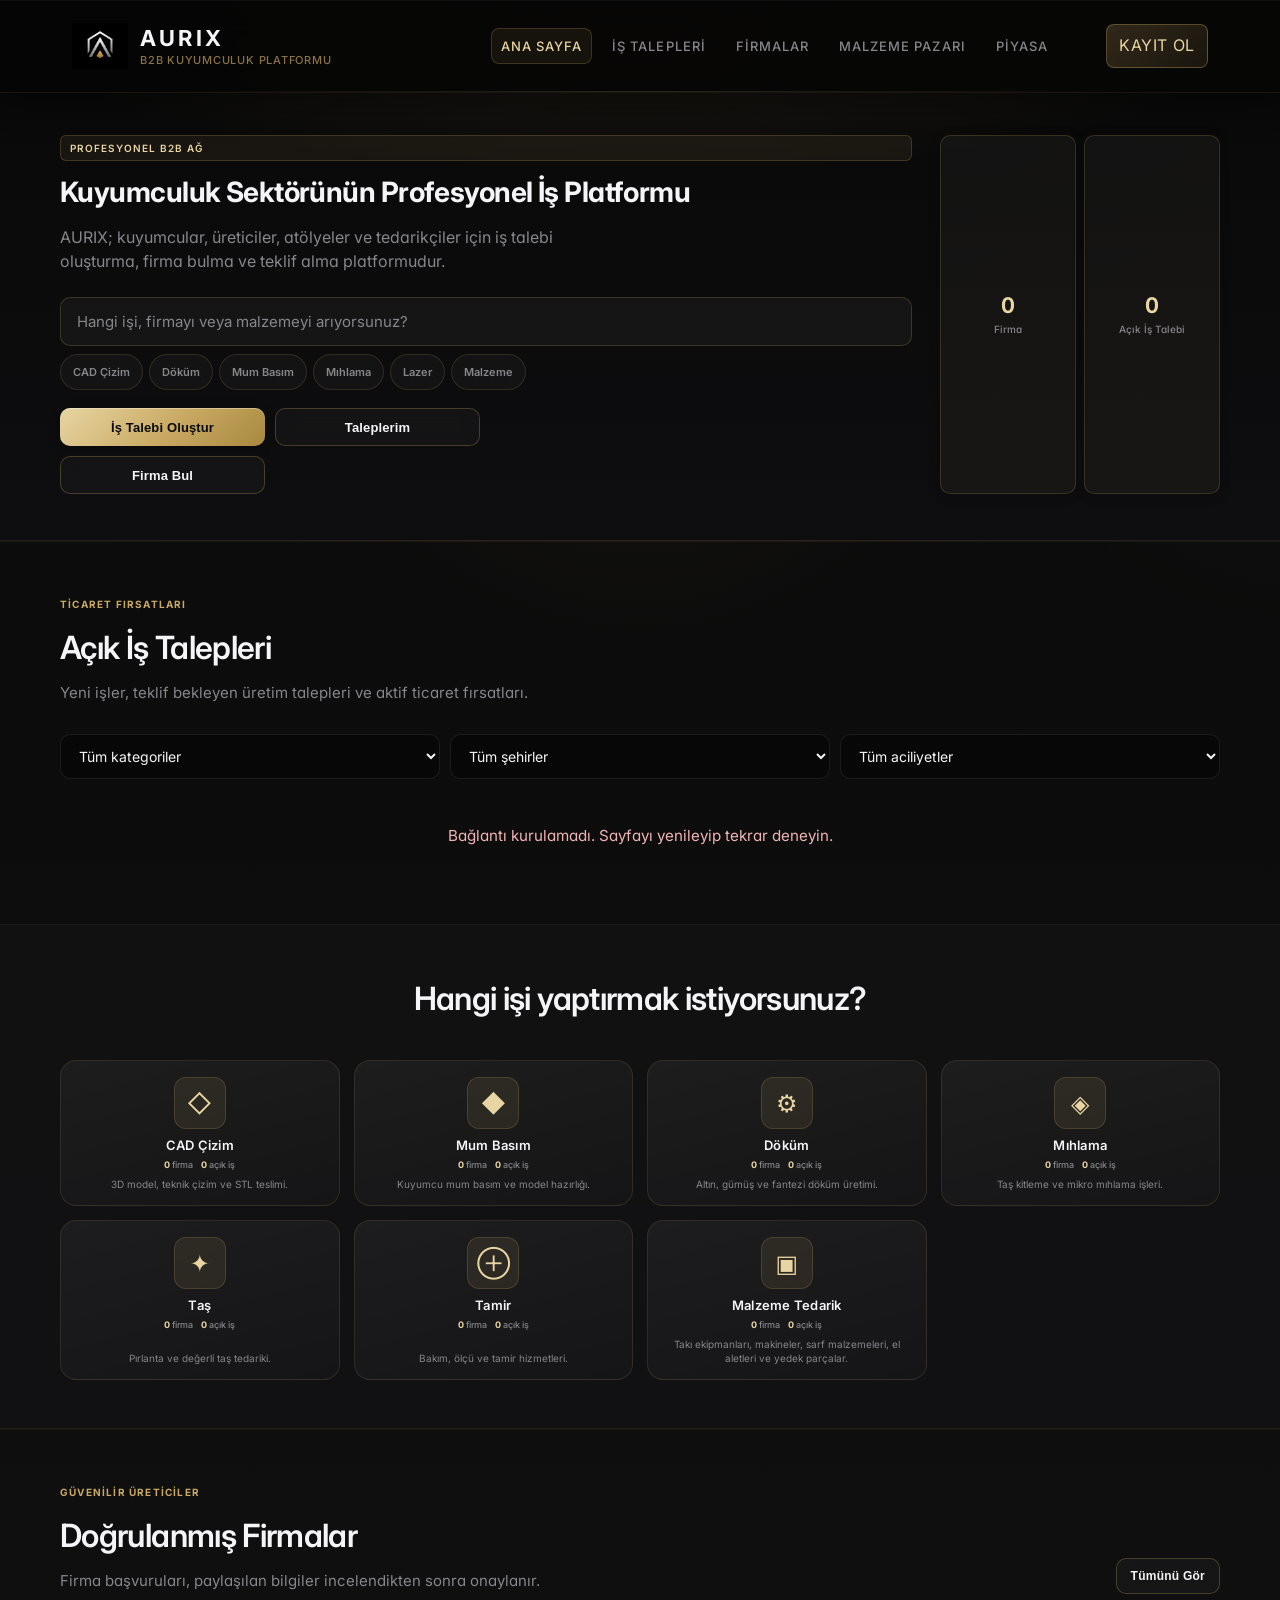
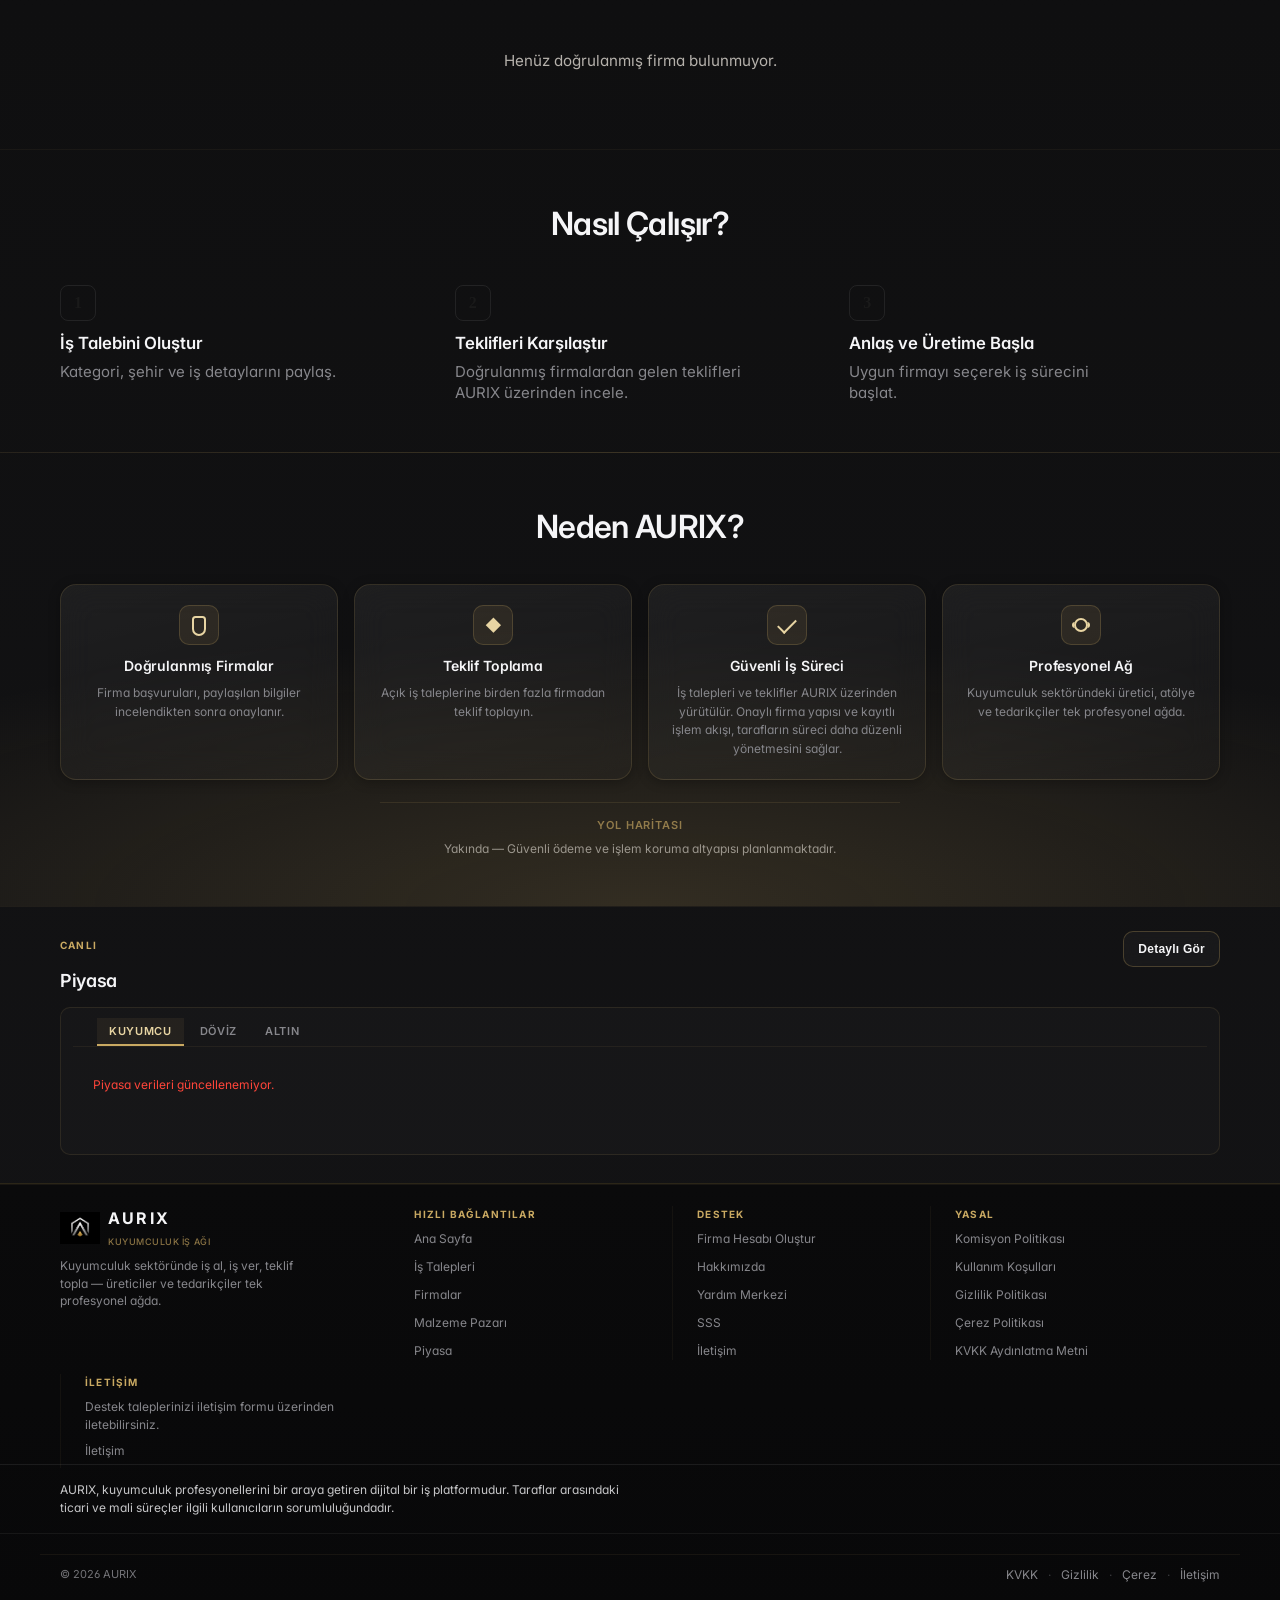
==== index.html @ 66b55d1c "Chat modal: gorsel flicker fix, thumbnail boyutu ve input bar temizligi - Imzali URL onbellegi eklen" ====
<!DOCTYPE html>
<html lang="tr">
<head>
    <meta charset="UTF-8">
    <meta name="viewport" content="width=device-width, initial-scale=1.0">
    <meta name="description" content="AURIX — Kuyumculuk sektöründe iş al, iş ver, teklif topla. Üreticiler, ustalar ve tedarikçiler tek profesyonel ağda.">
    <title>AURIX | Kuyumculuk İş Ağı</title>
    <link rel="canonical" href="https://aurixb2b.com/">

    <link rel="icon" type="image/png" href="assets/logo.png">
    <link rel="apple-touch-icon" href="assets/logo.png">
    <link rel="preload" href="assets/logo.png" as="image">

    <meta property="og:title" content="AURIX | Kuyumculuk İş Ağı">
    <meta property="og:description" content="Kuyumculuk sektöründe firmaları, iş taleplerini ve teklif süreçlerini bir araya getiren profesyonel B2B platform.">
    <meta property="og:image" content="https://aurixb2b.com/assets/og-image.png">
    <meta property="og:image:width" content="1200">
    <meta property="og:image:height" content="630">
    <meta property="og:type" content="website">
    <meta property="og:url" content="https://aurixb2b.com/">
    <meta property="og:locale" content="tr_TR">
    <meta property="og:site_name" content="AURIX">

    <meta name="twitter:card" content="summary_large_image">
    <meta name="twitter:title" content="AURIX | Kuyumculuk İş Ağı">
    <meta name="twitter:description" content="Kuyumculuk sektörünün profesyonel B2B iş platformu.">
    <meta name="twitter:image" content="https://aurixb2b.com/assets/og-image.png">

    <script type="application/ld+json">
    {
      "@context": "https://schema.org",
      "@type": "Organization",
      "name": "AURIX",
      "url": "https://aurixb2b.com/",
      "logo": "https://aurixb2b.com/assets/og-image.png"
    }
    </script>

    <link rel="preconnect" href="https://fonts.googleapis.com">
    <link rel="preconnect" href="https://fonts.gstatic.com" crossorigin>
    <link rel="preconnect" href="https://svsouqnhtlpcpdvqahmd.supabase.co" crossorigin>
    <link rel="dns-prefetch" href="https://cdn.jsdelivr.net">
    <link href="https://fonts.googleapis.com/css2?family=Inter:wght@400;500;600;700&display=swap" rel="stylesheet">
    <link rel="stylesheet" href="css/styles.css?v=35">
    <link rel="stylesheet" href="css/is-talebi.css?v=44">
    <link rel="stylesheet" href="css/admin.css?v=27">
</head>
<body>

    <!-- NAV -->
    <header class="nav" id="siteNav">
        <div class="nav__inner">
            <div class="nav__marka" data-nav="ana-sayfa" role="button" tabindex="0" aria-label="Ana sayfa — AURIX B2B Kuyumculuk Platformu">
                <img src="assets/logo.png" alt="" class="nav__logo" width="56" height="56" decoding="async" aria-hidden="true">
                <div class="nav__yazi">
                    <span class="nav__isim">AURIX</span>
                    <span class="nav__tagline">B2B Kuyumculuk Platformu</span>
                </div>
            </div>
            <nav class="nav__menu nav__menu--ticaret" id="navMenu" aria-label="Ana menü">
                <a href="#" class="nav__link nav__link--aktif" data-nav="ana-sayfa">Ana Sayfa</a>
                <a href="#" class="nav__link" data-scroll="acik-is-talepleri">İş Talepleri</a>
                <a href="#" class="nav__link" data-nav="firmalar">Firmalar</a>
                <a href="#" class="nav__link" data-nav="malzeme">Malzeme Pazarı</a>
                <a href="#" class="nav__link" data-nav="piyasa">Piyasa</a>
            </nav>
            <div class="nav__auth" id="navAuthAlani" aria-live="polite">
                <button type="button" class="nav__link nav__link--cta nav__cta-sm" id="navKayitOl" data-nav="kayit">Kayıt Ol</button>
            </div>
            <button type="button" class="nav__toggle" id="menuToggle" aria-label="Menüyü aç" aria-expanded="false" aria-controls="navMenu">
                <span class="nav__toggle-bar" aria-hidden="true"></span>
                <span class="nav__toggle-bar" aria-hidden="true"></span>
                <span class="nav__toggle-bar" aria-hidden="true"></span>
            </button>
        </div>
    </header>
    <div class="nav__backdrop" id="navBackdrop" hidden aria-hidden="true"></div>

    <div id="devAdminBanner" class="dev-admin-banner" hidden role="alert">
        <p class="dev-admin-banner__metin">Geçici admin (?devAdmin=1). Onay/red yalnızca sunucu tarafı admin fonksiyonu ile yapılır. Token oturuma yazılır; URL’ye eklenmez.</p>
    </div>

    <!-- ===================== ANA SAYFA ===================== -->
    <div class="sayfa sayfa--aktif" data-sayfa="ana-sayfa">

        <!-- 1. HERO -->
        <section class="hero hero--ticaret" aria-labelledby="heroBaslik">
            <div class="kapsayici hero--ticaret__wrap">
                <div class="hero--ticaret__icerik">
                    <span class="hero--ticaret__rozet">Profesyonel B2B Ağ</span>
                    <h1 id="heroBaslik" class="hero--ticaret__baslik">Kuyumculuk Sektörünün Profesyonel İş Platformu</h1>
                    <p class="hero--ticaret__metin">AURIX; kuyumcular, üreticiler, atölyeler ve tedarikçiler için iş talebi oluşturma, firma bulma ve teklif alma platformudur.</p>
                    <div class="hero--ticaret__arama-blok">
                        <label class="hero-sr-only" for="heroArama">Hangi işi, firmayı veya malzemeyi arıyorsunuz?</label>
                        <input type="search" class="hero--ticaret__arama-input" id="heroArama" placeholder="Hangi işi, firmayı veya malzemeyi arıyorsunuz?" autocomplete="off">
                        <div class="hero--ticaret__hizli-chips" role="group" aria-label="Hızlı kategori seçimi">
                            <button type="button" class="hero-hizli-chip" data-hero-kat="cizimci">CAD Çizim</button>
                            <button type="button" class="hero-hizli-chip" data-hero-kat="dokumcu">Döküm</button>
                            <button type="button" class="hero-hizli-chip" data-hero-kat="mumcu">Mum Basım</button>
                            <button type="button" class="hero-hizli-chip" data-hero-kat="mihlamaci">Mıhlama</button>
                            <button type="button" class="hero-hizli-chip" data-hero-kat="lazer">Lazer</button>
                            <button type="button" class="hero-hizli-chip" data-hero-nav="malzeme">Malzeme</button>
                        </div>
                    </div>
                    <div class="hero--ticaret__aksiyon hero--ticaret__aksiyon--ikili">
                        <button type="button" class="btn btn--primary hero--ticaret__btn hero--ticaret__btn--zarif" id="isTalepAcBtn">İş Talebi Oluştur</button>
                        <button type="button" class="btn btn--ghost hero--ticaret__btn hero--ticaret__btn--zarif" id="isTaleplerimBtn">Taleplerim</button>
                        <button type="button" class="btn btn--ghost hero--ticaret__btn hero--ticaret__btn--zarif" data-nav="firmalar">Firma Bul</button>
                    </div>
                </div>
                <div class="hero--ticaret__istatistik" id="heroIstatistikler" role="list" aria-label="Platform istatistikleri"></div>
            </div>
        </section>

        <!-- 2. AÇIK İŞ TALEPLERİ -->
        <section class="bolum bolum--fuar bolum--is-talepleri" id="acik-is-talepleri">
            <div class="kapsayici">
                <div class="bolum__ust bolum__ust--fuar">
                    <div>
                        <span class="bolum-fuar-badge">Ticaret Fırsatları</span>
                        <h2 class="bolum__baslik">Açık İş Talepleri</h2>
                        <p class="bolum__alt bolum__alt--fuar">Yeni işler, teklif bekleyen üretim talepleri ve aktif ticaret fırsatları.</p>
                    </div>
                </div>
                <div class="it-filtreler" id="isTalebiFiltreler" hidden>
                    <label class="it-filtre">
                        <span class="sr-only">Kategori</span>
                        <select class="form-select" id="isTalepFiltreKategori" aria-label="Kategori filtresi">
                            <option value="">Tüm kategoriler</option>
                        </select>
                    </label>
                    <label class="it-filtre">
                        <span class="sr-only">Şehir</span>
                        <select class="form-select" id="isTalepFiltreSehir" aria-label="Şehir filtresi">
                            <option value="">Tüm şehirler</option>
                            <option value="Türkiye geneli">Fark etmez / Türkiye geneli</option>
                        </select>
                    </label>
                    <label class="it-filtre">
                        <span class="sr-only">Aciliyet</span>
                        <select class="form-select" id="isTalepFiltreAciliyet" aria-label="Aciliyet filtresi">
                            <option value="">Tüm aciliyetler</option>
                            <option value="standart">Standart</option>
                            <option value="oncelikli">Öncelikli</option>
                            <option value="acil">Acil</option>
                        </select>
                    </label>
                </div>
                <div class="is-talepleri-grid" id="isTalepleriGrid" aria-live="polite"></div>
            </div>
        </section>

        <!-- 3. KATEGORİLER -->
        <section class="bolum bolum--fuar bolum--kategori bolum--koyu" id="kategoriler">
            <div class="kapsayici">
                <div class="bolum__ust bolum__ust--fuar bolum__ust--merkez">
                    <div>
                        <h2 class="bolum__baslik bolum__baslik--merkez">Hangi işi yaptırmak istiyorsunuz?</h2>
                    </div>
                </div>
                <div class="esnaf-kategori-grid kategori-gruplar--fuar" id="kategoriGruplari"></div>
            </div>
        </section>

        <!-- 4. DOĞRULANMIŞ FİRMALAR -->
        <section class="bolum bolum--fuar bolum--vitrin bolum--ana-vitrin">
            <div class="kapsayici">
                <div class="bolum__ust bolum__ust--fuar">
                    <div>
                        <span class="bolum-fuar-badge">Güvenilir Üreticiler</span>
                        <h2 class="bolum__baslik">Doğrulanmış Firmalar</h2>
                        <p class="bolum__alt bolum__alt--fuar">Firma başvuruları, paylaşılan bilgiler incelendikten sonra onaylanır.</p>
                    </div>
                    <button type="button" class="btn btn--ghost btn--sm" data-nav="firmalar">Tümünü Gör</button>
                </div>
                <div class="firma-grid firma-grid--kompakt firma-grid--ana-vitrin" id="ureticilerGrid"></div>
            </div>
        </section>

        <!-- 4b. NASIL ÇALIŞIR? -->
        <section class="bolum bolum--fuar bolum--nasil-calisir" id="nasil-calisir" aria-labelledby="nasilCalisirBaslik">
            <div class="kapsayici">
                <div class="bolum__ust bolum__ust--fuar bolum__ust--merkez">
                    <div>
                        <h2 id="nasilCalisirBaslik" class="bolum__baslik bolum__baslik--merkez">Nasıl Çalışır?</h2>
                    </div>
                </div>
                <ol class="nasil-adimlar">
                    <li class="nasil-adim">
                        <span class="nasil-adim__no" aria-hidden="true">1</span>
                        <h3 class="nasil-adim__baslik">İş Talebini Oluştur</h3>
                        <p class="nasil-adim__metin">Kategori, şehir ve iş detaylarını paylaş.</p>
                    </li>
                    <li class="nasil-adim">
                        <span class="nasil-adim__no" aria-hidden="true">2</span>
                        <h3 class="nasil-adim__baslik">Teklifleri Karşılaştır</h3>
                        <p class="nasil-adim__metin">Doğrulanmış firmalardan gelen teklifleri AURIX üzerinden incele.</p>
                    </li>
                    <li class="nasil-adim">
                        <span class="nasil-adim__no" aria-hidden="true">3</span>
                        <h3 class="nasil-adim__baslik">Anlaş ve Üretime Başla</h3>
                        <p class="nasil-adim__metin">Uygun firmayı seçerek iş sürecini başlat.</p>
                    </li>
                </ol>
            </div>
        </section>

        <!-- 5. NEDEN AURIX? -->
        <section class="bolum bolum--fuar bolum--neden-aurix bolum--neden">
            <div class="kapsayici">
                <div class="bolum__ust bolum__ust--fuar bolum__ust--merkez">
                    <div>
                        <h2 class="bolum__baslik bolum__baslik--merkez">Neden AURIX?</h2>
                    </div>
                </div>
                <div class="neden-grid neden-grid--aurix neden-grid--reveal" id="nedenGrid"></div>
                <aside class="yol-haritasi" aria-label="Yol haritası">
                    <p class="yol-haritasi__baslik">Yol Haritası</p>
                    <p class="yol-haritasi-not" role="note">Yakında — Güvenli ödeme ve işlem koruma altyapısı planlanmaktadır.</p>
                </aside>
            </div>
        </section>

        <!-- 6. PİYASA — kompakt özet şerit -->
        <section class="bolum bolum--piyasa-serit" id="piyasa-serit">
            <div class="kapsayici piyasa-serit__kapsayici">
                <div class="piyasa-serit__ust">
                    <div class="piyasa-serit__baslik-grup">
                        <span class="bolum-fuar-badge">Canlı</span>
                        <h2 class="bolum__baslik bolum__baslik--serit">Piyasa</h2>
                    </div>
                    <button type="button" class="btn btn--ghost btn--sm" data-nav="piyasa">Detaylı Gör</button>
                </div>
                <div class="piyasa-wrap piyasa-wrap--serit">
                    <div class="piyasa-page-tabs piyasa-page-tabs--serit" role="tablist" aria-label="Piyasa sekmeleri">
                        <button type="button" class="piyasa-page-tab piyasa-page-tab--aktif" data-piyasa-tab="kuyumcu" role="tab" aria-selected="true">Kuyumcu</button>
                        <button type="button" class="piyasa-page-tab" data-piyasa-tab="doviz" role="tab" aria-selected="false">Döviz</button>
                        <button type="button" class="piyasa-page-tab" data-piyasa-tab="altin" role="tab" aria-selected="false">Altın</button>
                    </div>
                    <div class="piyasa-ticker piyasa-ticker--serit">
                        <div class="piyasa-ticker__track" id="piyasaBandiAna" aria-live="polite" aria-label="Piyasa fiyatları">
                            <div class="piyasa-yukleniyor">Piyasa verileri yükleniyor…</div>
                        </div>
                    </div>
                </div>
            </div>
        </section>

        <!-- Gizli — JS uyumluluğu -->
        <div class="sr-only-grids" aria-hidden="true" hidden>
            <div id="sponsorAlaniGrid"></div>
            <div class="sponsor-premium-grid" id="sponsorPremiumHidden"></div>
            <div id="tasarimGrid"></div>
            <div id="tasGrid"></div>
            <div id="uretimDestekGrid"></div>
            <div id="vitrinMagazaGrid"></div>
            <div id="makineGrid"></div>
        </div>
    </div>

    <!-- ===================== FIRMALAR / VITRIN ===================== -->
    <div class="sayfa" data-sayfa="firmalar">
        <section class="bolum bolum--firma-vitrin">
            <div class="kapsayici vitrin-kapsayici">
                <header class="vitrin-hero">
                    <span class="bolum-fuar-badge">B2B Firma Ağı</span>
                    <h2 class="bolum__baslik vitrin-hero__baslik">Firma Vitrini</h2>
                    <p class="bolum__alt vitrin-hero__alt">Onaylı atölye ve tedarikçileri keşfedin; profil inceleyin veya teklif gönderin.</p>
                </header>

                <div class="vitrin-filtre" role="search">
                    <div class="vitrin-filtre__arama">
                        <label class="vitrin-sr-only" for="aramaInput">Firma adı veya anahtar kelime</label>
                        <input type="search" class="filtre-input vitrin-filtre__input" id="aramaInput" placeholder="Firma adı, branş veya anahtar kelime..." autocomplete="off">
                    </div>
                    <button type="button" class="btn btn--ghost btn--sm vitrin-filtre-ac" id="vitrinFiltreAcBtn" aria-controls="vitrinFiltrePanel" aria-expanded="false">Filtrele</button>
                    <div class="vitrin-filtre__panel" id="vitrinFiltrePanel">
                        <div class="vitrin-filtre__panel-ust">
                            <span class="vitrin-filtre__panel-baslik">Filtreler</span>
                            <button type="button" class="modal__kapat vitrin-filtre-kapat" id="vitrinFiltreKapatBtn" aria-label="Filtreleri kapat">×</button>
                        </div>
                        <div class="vitrin-filtre__sehir-select">
                            <label class="filtre-grup__etiket" for="filtreSehir">Şehir</label>
                            <select class="filtre-select vitrin-filtre__select" id="filtreSehir" aria-label="Şehir filtresi">
                                <option value="">Tüm Şehirler</option>
                            </select>
                        </div>
                        <div class="vitrin-filtre__chip-gruplar">
                            <div class="vitrin-filtre__chip-blok vitrin-filtre__chip-blok--sehir">
                                <span class="filtre-grup__etiket">Şehir</span>
                                <div class="filtre-chips vitrin-filtre__chip-list vitrin-filtre__chip-list--sehir" id="filtreSehirChips"></div>
                            </div>
                            <div class="vitrin-filtre__chip-blok vitrin-filtre__chip-blok--kategori">
                                <span class="filtre-grup__etiket">Kategori</span>
                                <div class="filtre-chips vitrin-filtre__chip-list" id="filtreGrupChips"></div>
                            </div>
                        </div>
                        <div class="vitrin-filtre__panel-aksiyon">
                            <button type="button" class="btn btn--ghost btn--sm" id="vitrinFiltreTemizleBtn">Temizle</button>
                            <button type="button" class="btn btn--primary btn--sm" id="vitrinFiltreUygulaBtn">Uygula</button>
                        </div>
                    </div>
                    <div class="vitrin-filtre__backdrop" id="vitrinFiltreBackdrop" hidden aria-hidden="true"></div>
                </div>

                <div class="vitrin-sonuc-bar">
                    <span class="vitrin-sayac" id="vitrinSayac"></span>
                </div>

                <div class="firma-grid firma-grid--vitrin" id="vitrinGrid" aria-live="polite"></div>

                <div class="vitrin-alt-bar">
                    <div class="vitrin-siralama">
                        <label class="vitrin-siralama__etiket" for="vitrinSiralama">Sırala</label>
                        <select class="filtre-select vitrin-siralama__select" id="vitrinSiralama" aria-label="Sıralama">
                            <option value="yeni" selected>En Yeni</option>
                            <option value="onerilen">Önerilen</option>
                            <option value="ad">A → Z</option>
                        </select>
                    </div>
                    <nav class="vitrin-sayfalama" id="vitrinSayfalama" aria-label="Sayfalama"></nav>
                </div>

                <div class="vitrin-guven-bar" aria-label="Platform güven göstergeleri">
                    <div class="vitrin-guven-bar__oge">
                        <span class="vitrin-guven-bar__ikon" aria-hidden="true">✓</span>
                        <span class="vitrin-guven-bar__metin">Doğrulanmış Firmalar</span>
                    </div>
                    <div class="vitrin-guven-bar__oge">
                        <span class="vitrin-guven-bar__ikon" aria-hidden="true">◆</span>
                        <span class="vitrin-guven-bar__metin">Platform İçi Teklif</span>
                    </div>
                    <div class="vitrin-guven-bar__oge">
                        <span class="vitrin-guven-bar__ikon" aria-hidden="true">⚡</span>
                        <span class="vitrin-guven-bar__metin">Kayıtlı İş Akışı</span>
                    </div>
                </div>
            </div>
        </section>
    </div>

    <!-- ===================== MALZEME PAZARI ===================== -->
    <div class="sayfa" data-sayfa="malzeme">
        <section class="bolum bolum--malzeme">
            <div class="kapsayici malzeme-kapsayici">
                <header class="malzeme-hero">
                    <span class="bolum-fuar-badge">B2B Tedarik</span>
                    <h2 class="bolum__baslik malzeme-hero__baslik">Malzeme Pazarı</h2>
                    <p class="bolum__alt malzeme-hero__alt">Makine, ekipman, el aletleri, sarf malzemeleri ve yedek parçalar — doğrulanmış tedarikçilerden.</p>
                </header>
                <div class="malzeme-filtre" role="search">
                    <label class="vitrin-sr-only" for="malzemeArama">Malzeme ara</label>
                    <input type="search" class="filtre-input malzeme-filtre__input" id="malzemeArama" placeholder="Ürün, kategori veya tedarikçi ara..." autocomplete="off">
                    <div class="malzeme-filtre__chips" id="malzemeKategoriChips" role="group" aria-label="Malzeme kategorileri"></div>
                </div>
                <div class="malzeme-sonuc-bar">
                    <span class="malzeme-sayac" id="malzemeSayac"></span>
                </div>
                <div class="malzeme-grid" id="malzemeGrid"></div>
            </div>
        </section>
    </div>

    <!-- ===================== PİYASA ===================== -->
    <div class="sayfa" data-sayfa="piyasa">
        <section class="bolum bolum--piyasa-sayfa">
            <div class="kapsayici piyasa-sayfa__kapsayici">
                <header class="piyasa-sayfa__hero">
                    <span class="bolum-fuar-badge">Canlı</span>
                    <h2 class="bolum__baslik">Piyasa</h2>
                    <p class="bolum__alt bolum__alt--fuar">Kuyumcu, döviz ve altın fiyatları — bilgilendirme amaçlı gösterim.</p>
                </header>
                <div class="piyasa-wrap piyasa-wrap--sayfa" id="piyasaSection">
                    <div class="piyasa-page-tabs piyasa-page-tabs--sayfa" id="piyasaPageTabs" role="tablist" aria-label="Piyasa sekmeleri">
                        <button type="button" class="piyasa-page-tab piyasa-page-tab--aktif" data-piyasa-tab="kuyumcu" role="tab" aria-selected="true">Kuyumcu</button>
                        <button type="button" class="piyasa-page-tab" data-piyasa-tab="doviz" role="tab" aria-selected="false">Döviz</button>
                        <button type="button" class="piyasa-page-tab" data-piyasa-tab="altin" role="tab" aria-selected="false">Altın</button>
                    </div>
                    <div class="piyasa-ticker piyasa-ticker--sayfa">
                        <div class="piyasa-ticker__track" id="piyasaBandi" aria-live="polite" aria-label="Piyasa fiyatları">
                            <div class="piyasa-yukleniyor">Piyasa verileri yükleniyor…</div>
                        </div>
                    </div>
                </div>
                <div class="piyasa-terminal-wrap">
                    <div class="hero-terminal hero-terminal--sayfa" id="heroTerminal">
                        <div class="hero-terminal__header">
                            <div class="hero-terminal__title">
                                <span class="hero-terminal__logo">AURIX</span>
                                <span class="hero-terminal__subtitle">Piyasa Terminali</span>
                            </div>
                            <div class="hero-terminal__meta">
                                <span class="hero-terminal__canli"><span class="hero-terminal__dot"></span>CANLI</span>
                                <span class="hero-terminal__saat" id="heroTerminalSaat">--:--:--</span>
                            </div>
                        </div>
                        <div class="hero-terminal__toolbar" id="heroTerminalTabs" role="tablist" aria-label="Piyasa sekmeleri">
                            <button type="button" class="hero-terminal__tab hero-terminal__tab--aktif" data-piyasa-tab="kuyumcu" role="tab" aria-selected="true">Kuyumcu</button>
                            <button type="button" class="hero-terminal__tab" data-piyasa-tab="doviz" role="tab" aria-selected="false">Döviz</button>
                            <button type="button" class="hero-terminal__tab" data-piyasa-tab="altin" role="tab" aria-selected="false">Altın</button>
                        </div>
                        <div class="hero-terminal__thead">
                            <span>Enstrüman</span>
                            <span>Fiyat</span>
                            <span>Değişim</span>
                        </div>
                        <div class="hero-terminal__body" id="heroTerminalBody">
                            <div class="hero-terminal__yukleniyor">Piyasa verileri yükleniyor…</div>
                        </div>
                        <div class="hero-terminal__footer">
                            <span>AURIX Piyasa</span>
                            <span id="heroTerminalGuncelleme">—</span>
                        </div>
                    </div>
                </div>
            </div>
        </section>
    </div>

    <!-- ===================== KAYIT (üyelik modalına yönlendirilir) ===================== -->
    <div class="sayfa" data-sayfa="kayit" hidden aria-hidden="true"></div>

    <!-- ===================== KULLANICI PANELİ ===================== -->
    <div class="sayfa" data-sayfa="panel">
        <section class="bolum bolum--panel">
            <div class="kapsayici">
                <header class="panel-header">
                    <div class="panel-header__sol">
                        <h2 class="panel-header__baslik">Hesabım</h2>
                        <p class="panel-header__alt" id="panelUserGreeting">Hoş geldiniz</p>
                    </div>
                    <div class="panel-header__sag">
                        <button type="button" class="btn btn--ghost btn--sm" id="panelCikisBtn">Çıkış</button>
                    </div>
                </header>

                <div class="panel-beta-bar" role="note">
                    <p class="panel-beta-bar__metin">Canlı piyasayı takip edin, firmaları inceleyin veya iş talebi oluşturun.</p>
                </div>

                <div id="panelFirmaUyari" class="panel-firma-uyari" hidden>
                    <p class="panel-firma-uyari__metin">İsterseniz firma hesabı oluşturarak iş almaya başlayabilirsiniz.</p>
                    <button type="button" class="btn btn--gold btn--sm" id="panelFirmaOlusturBtn">Firma Hesabı Oluştur</button>
                </div>

                <nav class="panel-tabs" id="panelTabs" role="tablist" aria-label="Panel sekmeleri">
                    <button type="button" class="panel-tab panel-tab--aktif" data-panel-tab="dashboard" role="tab" aria-selected="true">Ana Sayfa</button>
                    <button type="button" class="panel-tab" data-panel-tab="islerim" role="tab" aria-selected="false">İş Taleplerim</button>
                    <button type="button" class="panel-tab" data-panel-tab="mesajlar" role="tab" aria-selected="false">Mesajlar</button>
                    <button type="button" class="panel-tab panel-tab--aksiyon" data-panel-tab="firma-olustur" role="tab" aria-selected="false">Firma Hesabı Oluştur</button>
                </nav>

                <div class="panel-icerik" id="panelIcerik">
                    <div class="panel-sekme panel-sekme--aktif" data-panel-icerik="dashboard" id="panelSekmeDashboard" role="tabpanel"></div>
                    <div class="panel-sekme" data-panel-icerik="islerim" id="panelSekmeIslerim" role="tabpanel" hidden></div>
                    <div class="panel-sekme" data-panel-icerik="gelen" id="panelSekmeGelen" role="tabpanel" hidden></div>
                    <div class="panel-sekme" data-panel-icerik="teklifler" id="panelSekmeTeklifler" role="tabpanel" hidden></div>
                    <div class="panel-sekme" data-panel-icerik="profil" id="panelSekmeProfil" role="tabpanel" hidden></div>
                    <div class="panel-sekme" data-panel-icerik="dogrulama" id="panelSekmeDogrulama" role="tabpanel" hidden></div>
                    <div class="panel-sekme" data-panel-icerik="mesajlar" id="panelSekmeMesajlar" role="tabpanel" hidden></div>
                    <div class="panel-sekme" data-panel-icerik="ayarlar" id="panelSekmeAyarlar" role="tabpanel" hidden></div>
                </div>
            </div>
        </section>
    </div>

    <!-- ===================== ADMIN (gizli rota: #admin / /admin — yalnızca role=admin) ===================== -->
    <div class="sayfa" data-sayfa="admin" data-admin-only="page" hidden aria-hidden="true">
        <section class="bolum bolum--admin bolum--panel">
            <div class="kapsayici" id="apRoot">
                <div class="ap-shell">
                    <aside class="ap-sidebar" id="apSidebar" aria-label="Admin menü">
                        <div class="ap-sidebar__marka">AURIX ADMIN</div>
                        <nav class="ap-nav">
                            <button type="button" class="ap-nav__item ap-nav__item--aktif" data-ap-bolum="genel">Genel Bakış</button>
                            <button type="button" class="ap-nav__item" data-ap-bolum="onaylar">Firma Onayları</button>
                            <button type="button" class="ap-nav__item" data-ap-bolum="dogrulama">Güven Doğrulama</button>
                            <button type="button" class="ap-nav__item" data-ap-bolum="firmalar">Firmalar</button>
                            <button type="button" class="ap-nav__item" data-ap-bolum="kullanicilar">Kullanıcılar</button>
                            <button type="button" class="ap-nav__item" data-ap-bolum="isler">İş Talepleri</button>
                            <button type="button" class="ap-nav__item" data-ap-bolum="teklifler">Teklifler</button>
                            <button type="button" class="ap-nav__item" data-ap-bolum="sikayetler">Şikâyetler</button>
                            <button type="button" class="ap-nav__item" data-ap-bolum="islemler">İşlem Kayıtları</button>
                            <button type="button" class="ap-nav__item" data-ap-bolum="sistem">Sistem Durumu</button>
                            <div class="ap-nav__ayrac" aria-hidden="true"></div>
                            <button type="button" class="ap-nav__item" data-ap-siteye-don="1">Siteye Dön</button>
                            <button type="button" class="ap-nav__item" data-ap-cikis="1">Çıkış Yap</button>
                        </nav>
                    </aside>
                    <div class="ap-main">
                        <header class="ap-ust">
                            <button type="button" class="ap-menu-toggle" id="apMenuToggle" aria-label="Menüyü aç">Menü</button>
                            <h1 class="ap-ust__baslik" id="apUstBaslik">Genel Bakış</h1>
                            <span class="ap-muted" id="apUstKullanici"></span>
                        </header>
                        <div class="ap-icerik" id="apIcerik" aria-live="polite"></div>
                    </div>
                </div>
            </div>
        </section>
    </div>

    <!-- ===================== İÇERİK SAYFALARI (footer) ===================== -->
    <div class="sayfa" data-sayfa="hakkimizda">
        <section class="bolum bolum--icerik">
            <div class="kapsayici icerik-sayfa">
                <p class="icerik-sayfa__rozet">Kurumsal</p>
                <h1 class="icerik-sayfa__baslik">Hakkımızda</h1>
                <p class="icerik-sayfa__ozet">AURIX, Türkiye’deki kuyumculuk ekosistemini tek çatı altında buluşturmayı hedefleyen bir B2B iş ağıdır.</p>
                <div class="icerik-sayfa__govde">
                    <p>Platform; dökümcüler, mıhlamacılar, CAD / Matrix / Rhino uzmanları, mumcular, taş tedarikçileri, makine ve malzeme satıcıları ile atölyeleri aynı ağda buluşturur.</p>
                    <p>AURIX üzerinden firma vitrini, iş talepleri, teklif süreçleri ve malzeme fırsatlarına erişebilirsiniz. Firma başvuruları, paylaşılan bilgiler incelendikten sonra onaylanır.</p>
                    <p>Amacımız; sektörde iş bulmayı, teklif toplamayı ve eşleşmeyi daha şeffaf ve kontrollü hale getirmektir.</p>
                </div>
            </div>
        </section>
    </div>

    <div class="sayfa" data-sayfa="yardim">
        <section class="bolum bolum--icerik">
            <div class="kapsayici icerik-sayfa">
                <p class="icerik-sayfa__rozet">Destek</p>
                <h1 class="icerik-sayfa__baslik">Yardım Merkezi</h1>
                <p class="icerik-sayfa__ozet">En sık sorulan konulara kısa yanıtlar.</p>
                <div class="icerik-sayfa__govde">
                    <h2>Firma kaydı</h2>
                    <p>Üye olduktan sonra “Firma Hesabı Oluştur” ile atölye veya tedarikçi başvurunuzu iletebilirsiniz. Başvurular incelendikten sonra onaylanır.</p>
                    <h2>İş talebi ve teklif</h2>
                    <p>Açık iş taleplerini inceleyebilir, doğrulanmış firmalar üzerinden teklif süreçlerini AURIX içinde yürütebilirsiniz.</p>
                    <h2>Hesabım</h2>
                    <p>Giriş yaptıktan sonra işler, teklifler ve firma paneline erişebilirsiniz.</p>
                    <h2>Destek almak</h2>
                    <p>Sorularınız için <a href="#iletisim" data-nav="iletisim">İletişim</a> sayfasındaki formu kullanabilirsiniz.</p>
                </div>
            </div>
        </section>
    </div>

    <div class="sayfa" data-sayfa="sss">
        <section class="bolum bolum--icerik">
            <div class="kapsayici icerik-sayfa">
                <p class="icerik-sayfa__rozet">SSS</p>
                <h1 class="icerik-sayfa__baslik">Sıkça Sorulan Sorular</h1>
                <div class="icerik-sayfa__govde icerik-sss">
                    <details class="icerik-sss__madde" open>
                        <summary>AURIX nedir?</summary>
                        <p>Kuyumculuk sektörüne yönelik bir B2B eşleşme ve iş ağı platformudur. Firmaları, iş taleplerini ve malzeme fırsatlarını bir araya getirmeyi amaçlar.</p>
                    </details>
                    <details class="icerik-sss__madde">
                        <summary>Platform ücretli mi?</summary>
                        <p>Güncel ücret ve komisyon bilgileri için <a href="#komisyon" data-nav="komisyon">Komisyon Politikası</a> sayfasını inceleyebilirsiniz.</p>
                    </details>
                    <details class="icerik-sss__madde">
                        <summary>Firma bilgilerim ne kadar güvenli?</summary>
                        <p>Gizlilik yaklaşımımız için <a href="#gizlilik" data-nav="gizlilik">Gizlilik Politikası</a> ve <a href="#kvkk" data-nav="kvkk">KVKK Aydınlatma</a> metinlerine bakabilirsiniz.</p>
                    </details>
                    <details class="icerik-sss__madde">
                        <summary>Firmalar nasıl doğrulanır?</summary>
                        <p>Firma başvuruları, paylaşılan bilgiler incelendikten sonra onaylanır.</p>
                    </details>
                    <details class="icerik-sss__madde">
                        <summary>Mobil uygulama var mı?</summary>
                        <p>Web sürümü önceliklidir. Mobil uygulama yol haritamızdadır.</p>
                    </details>
                    <details class="icerik-sss__madde">
                        <summary>Nasıl destek alırım?</summary>
                        <p><a href="#iletisim" data-nav="iletisim">İletişim formu</a> üzerinden mesaj bırakabilirsiniz.</p>
                    </details>
                </div>
            </div>
        </section>
    </div>

    <div class="sayfa" data-sayfa="kvkk">
        <section class="bolum bolum--icerik">
            <div class="kapsayici icerik-sayfa">
                <p class="icerik-sayfa__rozet">Yasal</p>
                <h1 class="icerik-sayfa__baslik">KVKK Aydınlatma Metni</h1>
                <p class="icerik-sayfa__ozet">Bu metin bilgilendirme amaçlıdır; gerektiğinde güncellenebilir. Hukuki danışmanlık yerine geçmez.</p>
                <div class="icerik-sayfa__govde">
                    <p>AURIX platformunu kullanırken ad, iletişim bilgisi, firma profili ve işlem kayıtları gibi kişisel veriler işlenebilir. Amaç; üyelik, eşleşme, destek ve platform güvenliğini sağlamaktır.</p>
                    <p>Veriler, hizmetin sunulması için gerekli süre boyunca ve yürürlükteki mevzuata uygun şekilde saklanır.</p>
                    <p>Başvuru, düzeltme veya silme taleplerinizi <a href="#iletisim" data-nav="iletisim">İletişim</a> formu ile iletebilirsiniz.</p>
                    <p>Detaylı yaklaşım için <a href="#gizlilik" data-nav="gizlilik">Gizlilik Politikası</a> sayfasını da inceleyebilirsiniz.</p>
                </div>
            </div>
        </section>
    </div>

    <div class="sayfa" data-sayfa="gizlilik">
        <section class="bolum bolum--icerik">
            <div class="kapsayici icerik-sayfa">
                <p class="icerik-sayfa__rozet">Yasal</p>
                <h1 class="icerik-sayfa__baslik">Gizlilik Politikası</h1>
                <p class="icerik-sayfa__ozet">AURIX’in kişisel verileri nasıl ele aldığına dair özet bilgilendirme.</p>
                <div class="icerik-sayfa__govde">
                    <h2>Toplanan bilgiler</h2>
                    <p>Hesap ve firma başvurusu sırasında paylaştığınız bilgiler, kullanım sırasında oluşan teknik kayıtlar ve destek mesajlarınız.</p>
                    <h2>Kullanım amacı</h2>
                    <p>Platformu işletmek, güvenliği artırmak, eşleşmeleri kolaylaştırmak ve kullanıcı taleplerine yanıt vermek.</p>
                    <h2>Paylaşım</h2>
                    <p>Verileriniz, yasal zorunluluk veya hizmetin zorunlu altyapı sağlayıcıları dışında üçüncü taraflarla ticari amaçla paylaşılmaz.</p>
                    <h2>Güncellemeler</h2>
                    <p>Bu politika gerektiğinde güncellenebilir. Önemli değişiklikler platform üzerinden duyurulur.</p>
                </div>
            </div>
        </section>
    </div>

    <div class="sayfa" data-sayfa="kullanim-sartlari">
        <section class="bolum bolum--icerik">
            <div class="kapsayici icerik-sayfa">
                <p class="icerik-sayfa__rozet">Yasal</p>
                <h1 class="icerik-sayfa__baslik">Kullanım Koşulları</h1>
                <p class="icerik-sayfa__ozet">Platformu kullanarak aşağıdaki genel kuralları kabul etmiş sayılırsınız.</p>
                <div class="icerik-sayfa__govde">
                    <p>AURIX; firmalar arasında teklif ve iş akışını kolaylaştırmayı amaçlar. Platform üzerinden yapılan ticari anlaşmaların tarafı kullanıcılar arasındadır; AURIX aracılık taahhüdü vermez.</p>
                    <p>Paylaştığınız içeriklerin doğru ve yasalara uygun olması sizin sorumluluğunuzdadır. Yanıltıcı, hak ihlali içeren veya sektör etiğine aykırı kullanımlar kısıtlanabilir.</p>
                    <p>Komisyon ve ücretler için <a href="#komisyon" data-nav="komisyon">Komisyon Politikası</a> sayfasına bakın.</p>
                </div>
            </div>
        </section>
    </div>

    <div class="sayfa" data-sayfa="cerez">
        <section class="bolum bolum--icerik">
            <div class="kapsayici icerik-sayfa">
                <p class="icerik-sayfa__rozet">Yasal</p>
                <h1 class="icerik-sayfa__baslik">Çerez Politikası</h1>
                <p class="icerik-sayfa__ozet">Bu metin bilgilendirme amaçlıdır; gerektiğinde güncellenebilir.</p>
                <div class="icerik-sayfa__govde">
                    <p>AURIX, sitenin temel işlevleri ve oturum deneyimi için gerekli çerezler veya benzeri teknolojiler kullanabilir.</p>
                    <p>Tercih ve analitik çerezler kullanıldığında, kapsam ve amaç bu sayfada güncellenir.</p>
                    <p>Sorularınız için <a href="#iletisim" data-nav="iletisim">İletişim</a> formunu kullanabilirsiniz.</p>
                </div>
            </div>
        </section>
    </div>

    <div class="sayfa" data-sayfa="komisyon">
        <section class="bolum bolum--icerik">
            <div class="kapsayici icerik-sayfa">
                <p class="icerik-sayfa__rozet">Politika</p>
                <h1 class="icerik-sayfa__baslik">Komisyon Politikası</h1>
                <p class="icerik-sayfa__ozet">Ücretlendirme modeli netleştikçe bu sayfa güncellenir.</p>
                <div class="icerik-sayfa__govde">
                    <p>Komisyon oranı, tahsilat zamanı ve istisnalar belirlendiğinde burada duyurulur.</p>
                    <p>AURIX, alıcı ve satıcı arasındaki B2B eşleşmeleri kolaylaştıran doğrulama tabanlı bir platformdur.</p>
                    <p>Sorularınız için <a href="#iletisim" data-nav="iletisim">İletişim</a> formunu kullanabilirsiniz.</p>
                </div>
            </div>
        </section>
    </div>

    <div class="sayfa" data-sayfa="iletisim">
        <section class="bolum bolum--icerik">
            <div class="kapsayici icerik-sayfa">
                <p class="icerik-sayfa__rozet">İletişim</p>
                <h1 class="icerik-sayfa__baslik">İletişim</h1>
                <p class="icerik-sayfa__ozet">Taleplerinizi aşağıdaki form ile iletebilirsiniz.</p>
                <div class="icerik-sayfa__govde">
                    <div class="iletisim-kurumsal" role="note" aria-label="Kurumsal iletişim bilgileri">
                        <div class="iletisim-kurumsal__oge">
                            <span class="iletisim-kurumsal__ikon" aria-hidden="true">📧</span>
                            <div class="iletisim-kurumsal__metin">
                                <span class="iletisim-kurumsal__etiket">E-posta</span>
                                <a class="iletisim-kurumsal__deger" href="mailto:info@aurixb2b.com">info@aurixb2b.com</a>
                            </div>
                        </div>
                        <div class="iletisim-kurumsal__oge">
                            <span class="iletisim-kurumsal__ikon" aria-hidden="true">🕒</span>
                            <div class="iletisim-kurumsal__metin">
                                <span class="iletisim-kurumsal__etiket">Çalışma Saatleri</span>
                                <span class="iletisim-kurumsal__deger">Hafta içi 09:00 - 18:00</span>
                            </div>
                        </div>
                    </div>
                    <form class="icerik-form" id="iletisimForm" novalidate>
                        <div class="form-grup">
                            <label class="form-label" for="iletisimAd">Ad Soyad / Firma</label>
                            <input class="form-input" type="text" id="iletisimAd" name="ad" autocomplete="organization" required maxlength="120" placeholder="Örn. Arıcan Kuyumculuk">
                        </div>
                        <div class="form-grup">
                            <label class="form-label" for="iletisimEmail">E-posta</label>
                            <input class="form-input" type="email" id="iletisimEmail" name="email" autocomplete="email" required maxlength="120" placeholder="ornek@firma.com">
                        </div>
                        <div class="form-grup">
                            <label class="form-label" for="iletisimKonu">Konu</label>
                            <select class="form-input" id="iletisimKonu" name="konu" required>
                                <option value="">Seçiniz</option>
                                <option value="destek">Teknik destek</option>
                                <option value="basvuru">Firma başvurusu</option>
                                <option value="geri-bildirim">Geri bildirim</option>
                                <option value="kvkk">KVKK / gizlilik talebi</option>
                                <option value="diger">Diğer</option>
                            </select>
                        </div>
                        <div class="form-grup">
                            <label class="form-label" for="iletisimMesaj">Mesaj</label>
                            <textarea class="form-input" id="iletisimMesaj" name="mesaj" rows="5" required maxlength="2000" placeholder="Talebinizi kısaca yazın"></textarea>
                        </div>
                        <button type="submit" class="btn btn--gold">Mesajı Gönder</button>
                        <p class="icerik-form__not">Mesajınız alındıktan sonra en kısa sürede dönüş yapılır.</p>
                    </form>
                </div>
            </div>
        </section>
    </div>

    <!-- FOOTER -->
    <footer class="footer footer--wireframe">
        <div class="kapsayici footer__ust">
            <div class="footer__marka">
                <div class="footer__marka-ust">
                    <img src="assets/logo.png" class="footer__logo" alt="" width="48" height="48" decoding="async" aria-hidden="true">
                    <div class="footer__marka-yazi">
                        <span class="footer__isim">AURIX</span>
                        <span class="footer__alt-baslik">Kuyumculuk İş Ağı</span>
                    </div>
                </div>
                <p class="footer__tagline">Kuyumculuk sektöründe iş al, iş ver, teklif topla — üreticiler ve tedarikçiler tek profesyonel ağda.</p>
            </div>
            <div class="footer__kolon">
                <h4 class="footer__baslik">Hızlı Bağlantılar</h4>
                <nav class="footer__nav">
                    <a href="#ana-sayfa" data-nav="ana-sayfa">Ana Sayfa</a>
                    <a href="#acik-is-talepleri" data-scroll="acik-is-talepleri">İş Talepleri</a>
                    <a href="#firmalar" data-nav="firmalar">Firmalar</a>
                    <a href="#malzeme" data-nav="malzeme">Malzeme Pazarı</a>
                    <a href="#piyasa" data-nav="piyasa">Piyasa</a>
                </nav>
            </div>
            <div class="footer__kolon">
                <h4 class="footer__baslik">Destek</h4>
                <nav class="footer__nav">
                    <a href="#firma-basvuru" data-nav="firma-basvuru">Firma Hesabı Oluştur</a>
                    <a href="#hakkimizda" data-nav="hakkimizda">Hakkımızda</a>
                    <a href="#yardim" data-nav="yardim">Yardım Merkezi</a>
                    <a href="#sss" data-nav="sss">SSS</a>
                    <a href="#iletisim" data-nav="iletisim">İletişim</a>
                </nav>
            </div>
            <div class="footer__kolon">
                <h4 class="footer__baslik">Yasal</h4>
                <nav class="footer__nav">
                    <a href="#komisyon" data-nav="komisyon">Komisyon Politikası</a>
                    <a href="#kullanim-sartlari" data-nav="kullanim-sartlari">Kullanım Koşulları</a>
                    <a href="#gizlilik" data-nav="gizlilik">Gizlilik Politikası</a>
                    <a href="#cerez" data-nav="cerez">Çerez Politikası</a>
                    <a href="#kvkk" data-nav="kvkk">KVKK Aydınlatma Metni</a>
                </nav>
            </div>
            <div class="footer__kolon">
                <h4 class="footer__baslik">İletişim</h4>
                <p class="footer__metin">Destek taleplerinizi iletişim formu üzerinden iletebilirsiniz.</p>
                <p class="footer__metin"><a href="#iletisim" data-nav="iletisim">İletişim</a></p>
            </div>
        </div>
        <div class="footer__sorumluluk">
            <div class="kapsayici">
                <p class="footer__sorumluluk-metin">AURIX, kuyumculuk profesyonellerini bir araya getiren dijital bir iş platformudur. Taraflar arasındaki ticari ve mali süreçler ilgili kullanıcıların sorumluluğundadır.</p>
            </div>
        </div>
        <div class="footer__alt">
            <div class="kapsayici footer__alt-inner">
                <p class="footer__not">© 2026 AURIX</p>
                <div class="footer__alt-orta">
                    <a href="#kvkk" data-nav="kvkk">KVKK</a>
                    <span aria-hidden="true">·</span>
                    <a href="#gizlilik" data-nav="gizlilik">Gizlilik</a>
                    <span aria-hidden="true">·</span>
                    <a href="#cerez" data-nav="cerez">Çerez</a>
                    <span aria-hidden="true">·</span>
                    <a href="#iletisim" data-nav="iletisim">İletişim</a>
                </div>
            </div>
        </div>
    </footer>

    <!-- DETAY MODAL — Firma Profil -->
    <div class="modal" id="detayModal">
        <div class="modal__kutu modal__kutu--genis modal__kutu--profil" id="detayModalKutu">
            <div class="modal__baslik detay-profil__ust">
                <h3 class="detay-profil__ust-baslik">Firma Profili</h3>
                <button class="modal__kapat" data-modal-kapat="detayModal" aria-label="Kapat">×</button>
            </div>

            <div class="detay-profil__govde">
                <div class="detay-kapak-alan">
                    <div class="detay-gorsel-wrap firma-gorsel-alan firma-gorsel-alan--genel" id="detayGorselWrap">
                        <img class="detay-gorsel aurix-img-fallback" id="detayGorsel" src="assets/images/firma.png" alt="" width="720" height="200" decoding="async">
                    </div>
                </div>

                <section class="detay-hero" aria-labelledby="detayAd">
                    <div class="detay-logo" id="detayLogo" aria-hidden="true"></div>
                    <h2 class="detay-hero__ad" id="detayAd">Firma</h2>
                    <div class="detay-hero__rozet" id="detayRozetler"></div>
                    <ul class="detay-hero__meta">
                        <li class="detay-hero__meta-oge" id="detaySehirSatir" hidden>
                            <span class="detay-hero__ikon" aria-hidden="true">📍</span>
                            <span id="detaySehir"></span>
                        </li>
                        <li class="detay-hero__meta-oge" id="detayFirmaTuruSatir" hidden>
                            <span class="detay-hero__ikon" aria-hidden="true">🏭</span>
                            <span id="detayFirmaTuru"></span>
                        </li>
                        <li class="detay-hero__meta-oge" id="detayKurulusSatir" hidden>
                            <span class="detay-hero__ikon" aria-hidden="true">📅</span>
                            <span id="detayKurulus"></span>
                        </li>
                    </ul>
                    <p class="detay-hero__kat" id="detayKat" hidden></p>
                    <span id="detayPuan" hidden></span>
                </section>

                <div class="detay-guven" id="detayGuven" aria-label="Firma güven bilgileri"></div>

                <section class="detay-bolum detay-bolum--bilgi" id="detayBilgiBolum" aria-labelledby="detayBilgiBaslik" hidden>
                    <h4 class="detay-bolum__baslik" id="detayBilgiBaslik">Firma Bilgileri</h4>
                    <dl class="detay-bilgi-grid" id="detayBilgiGrid"></dl>
                </section>

                <!-- Geriye dönük id uyumu (gizli; JS grid’e taşır) -->
                <div id="detayExtraMeta" hidden></div>

                <section class="detay-bolum" aria-labelledby="detayHizmetBaslik">
                    <h4 class="detay-bolum__baslik" id="detayHizmetBaslik">Hizmet Alanları</h4>
                    <div class="detay-hizmetler" id="detayHizmetler"></div>
                </section>

                <section class="detay-bolum" aria-labelledby="detayAciklamaBaslik">
                    <h4 class="detay-bolum__baslik" id="detayAciklamaBaslik">Firma Hakkında</h4>
                    <p class="detay-aciklama" id="detayAciklama"></p>
                </section>

                <div class="detay-bolum detay-bolum--performans" id="detayPerformans" aria-live="polite"></div>

                <section class="detay-bolum" aria-labelledby="detayGaleriBaslik">
                    <h4 class="detay-bolum__baslik" id="detayGaleriBaslik">Galeri</h4>
                    <div class="detay-galeri" id="detayGaleri"></div>
                </section>

                <section class="detay-bolum" aria-labelledby="detayIslerBaslik">
                    <h4 class="detay-bolum__baslik" id="detayIslerBaslik">Son Tamamlanan İşler</h4>
                    <ul class="detay-isler" id="detayIsler"></ul>
                </section>

                <div class="detay-bolum detay-bolum--degerlendirme" id="detayDegerlendirmeler" aria-live="polite"></div>

                <div class="detay-aksiyon">
                    <button type="button" class="btn btn--gold detay-aksiyon__btn" id="detayTeklifBtn">Teklif Gönder</button>
                    <button type="button" class="btn btn--ghost detay-aksiyon__btn" id="detaySohbetBtn">Sohbet Başlat</button>
                    <p class="detay-mesaj-not" id="detayMesajNot" role="note" hidden>Mesajlaşma yakında kullanıma açılacaktır.</p>
                </div>
            </div>
        </div>
    </div>

    <!-- Galeri lightbox -->
    <div class="galeri-lightbox" id="galeriLightbox" role="dialog" aria-modal="true" aria-label="Galeri görseli">
        <button type="button" class="galeri-lightbox__kapat" id="galeriLightboxKapat" aria-label="Kapat">×</button>
        <img class="galeri-lightbox__img" src="" alt="">
    </div>

    <!-- Değerlendirme formu — yalnızca tamamlanmış işlem ekranından açılacak; profilde buton yok -->
    <div class="modal" id="fdgDegerlendirmeModal" role="dialog" aria-modal="true" aria-labelledby="fdgModalBaslik">
        <div class="modal__kutu modal__kutu--sm">
            <div class="modal__baslik">
                <h3 id="fdgModalBaslik">İş Değerlendirmesi</h3>
                <button type="button" class="modal__kapat" data-modal-kapat="fdgDegerlendirmeModal" aria-label="Kapat">×</button>
            </div>
            <div class="modal__govde" id="fdgDegerlendirmeModalGovde"></div>
        </div>
    </div>

    <!-- ÜYELİK MODAL (Giriş / Yeni Hesap) -->
    <div class="modal" id="girisModal" role="dialog" aria-modal="true" aria-labelledby="uyelikModalBaslik">
        <div class="modal__kutu modal__kutu--uyelik">
            <div class="modal__baslik">
                <h3 id="uyelikModalBaslik">Üyelik</h3>
                <button class="modal__kapat" data-modal-kapat="girisModal" aria-label="Kapat">×</button>
            </div>
            <div class="uyelik-sekmeler" role="tablist" aria-label="Üyelik sekmeleri">
                <button type="button" class="uyelik-sekme uyelik-sekme--aktif" role="tab" id="uyelikSekmeGiris" aria-selected="true" aria-controls="uyelikPanelGiris" data-uyelik-sekme="giris">Giriş Yap</button>
                <button type="button" class="uyelik-sekme" role="tab" id="uyelikSekmeKayit" aria-selected="false" aria-controls="uyelikPanelKayit" data-uyelik-sekme="kayit">Yeni Hesap Oluştur</button>
            </div>
            <div class="uyelik-panel" id="uyelikPanelGiris" role="tabpanel" aria-labelledby="uyelikSekmeGiris">
                <p class="giris-modal__metin" id="girisModalGirisMetin">Hesabınıza giriş yapın.</p>
                <form id="girisForm" novalidate>
                    <div class="form-grup">
                        <label class="form-label" for="girisEmail">E-posta</label>
                        <input class="form-input" type="email" id="girisEmail" placeholder="ornek@firma.com" autocomplete="email" required>
                    </div>
                    <div class="form-grup">
                        <label class="form-label" for="girisSifre">Şifre</label>
                        <input class="form-input" type="password" id="girisSifre" placeholder="••••••••" autocomplete="current-password" required minlength="8">
                    </div>
                    <button type="submit" class="btn btn--primary" id="girisBtn" style="width:100%" data-auth-loading="Giriş Yapılıyor...">Giriş Yap</button>
                    <p class="form-yardim uyelik-alt-link">
                        <button type="button" class="link-btn" id="sifreUnuttumBtn">Şifremi unuttum</button>
                    </p>
                </form>
                <form id="sifreSifirlaForm" hidden novalidate>
                    <p class="giris-modal__metin">Şifre sıfırlama bağlantısı e-posta adresinize gönderilir.</p>
                    <div class="form-grup">
                        <label class="form-label" for="sifreSifirlaEmail">E-posta</label>
                        <input class="form-input" type="email" id="sifreSifirlaEmail" placeholder="ornek@firma.com" autocomplete="email" required>
                    </div>
                    <button type="submit" class="btn btn--primary" id="sifreSifirlaBtn" style="width:100%" data-auth-loading="Bağlantı Gönderiliyor...">Bağlantı Gönder</button>
                    <p class="form-yardim uyelik-alt-link">
                        <button type="button" class="link-btn" id="sifreSifirlaGeriBtn">Girişe dön</button>
                    </p>
                </form>
                <form id="sifreYenileForm" hidden novalidate>
                    <p class="giris-modal__metin">Yeni şifrenizi belirleyin.</p>
                    <div class="form-grup">
                        <label class="form-label" for="sifreYenileYeni">Yeni şifre</label>
                        <input class="form-input" type="password" id="sifreYenileYeni" required minlength="8" maxlength="72" placeholder="Güçlü bir şifre oluşturun" autocomplete="new-password">
                        <ul class="sifre-kurallar" id="sifreYenileKurallar" aria-live="polite">
                            <li data-rule="minLen">En az 8 karakter</li>
                            <li data-rule="upper">En az 1 büyük harf</li>
                            <li data-rule="lower">En az 1 küçük harf</li>
                            <li data-rule="digit">En az 1 rakam</li>
                        </ul>
                    </div>
                    <div class="form-grup">
                        <label class="form-label" for="sifreYenileTekrar">Yeni şifre tekrar</label>
                        <input class="form-input" type="password" id="sifreYenileTekrar" required minlength="8" maxlength="72" placeholder="Şifrenizi tekrar girin" autocomplete="new-password">
                    </div>
                    <button type="submit" class="btn btn--primary" id="sifreYenileBtn" style="width:100%" data-auth-loading="Şifre Güncelleniyor...">Şifreyi Güncelle</button>
                </form>
                <div id="sifreYenileBasari" class="auth-basari" hidden>
                    <div class="auth-basari__ikon" aria-hidden="true">✓</div>
                    <p class="auth-basari__baslik">Parolanız başarıyla güncellendi.</p>
                    <p class="auth-basari__metin">Yeni şifrenizle giriş yapabilirsiniz.</p>
                    <button type="button" class="btn btn--primary" id="sifreYenileBasariGirisBtn" style="width:100%">Giriş Yap</button>
                </div>
            </div>
            <div class="uyelik-panel" id="uyelikPanelKayit" role="tabpanel" aria-labelledby="uyelikSekmeKayit" hidden>
                <p class="giris-modal__metin">Hesap türünüzü seçerek üyelik oluşturun. Firma / atölye hesabı için başvuru formu giriş sonrası açılır.</p>
                <form id="kayitForm" novalidate>
                    <div class="form-grup">
                        <span class="form-label">Hesap türü</span>
                        <div class="hesap-tipi-secim" role="radiogroup" aria-label="Hesap türü">
                            <label class="hesap-tipi-secim__kart">
                                <input type="radio" name="kayitHesapTipi" id="kayitHesapBireysel" value="bireysel" checked>
                                <span class="hesap-tipi-secim__baslik">Bireysel İş Veren</span>
                                <span class="hesap-tipi-secim__alt">İş talebi oluşturmak için kişisel hesap</span>
                            </label>
                            <label class="hesap-tipi-secim__kart">
                                <input type="radio" name="kayitHesapTipi" id="kayitHesapFirma" value="firma">
                                <span class="hesap-tipi-secim__baslik">Firma / Atölye</span>
                                <span class="hesap-tipi-secim__alt">Teklif vermek için doğrulanmış firma hesabı</span>
                            </label>
                        </div>
                    </div>
                    <div class="form-grup">
                        <label class="form-label" for="kayitAdSoyad">Ad Soyad</label>
                        <input class="form-input" type="text" id="kayitAdSoyad" required maxlength="120" placeholder="Adınız ve soyadınız" autocomplete="name">
                    </div>
                    <div class="form-grup">
                        <label class="form-label" for="kayitEmail">E-posta</label>
                        <input class="form-input" type="email" id="kayitEmail" required maxlength="120" placeholder="ornek@firma.com" autocomplete="email">
                    </div>
                    <div class="form-grup">
                        <label class="form-label" for="kayitSifre">Şifre</label>
                        <input class="form-input" type="password" id="kayitSifre" required minlength="8" maxlength="72" placeholder="Güçlü bir şifre oluşturun" autocomplete="new-password">
                        <ul class="sifre-kurallar" id="kayitSifreKurallar" aria-live="polite">
                            <li data-rule="minLen">En az 8 karakter</li>
                            <li data-rule="upper">En az 1 büyük harf</li>
                            <li data-rule="lower">En az 1 küçük harf</li>
                            <li data-rule="digit">En az 1 rakam</li>
                        </ul>
                    </div>
                    <div class="form-grup">
                        <label class="form-label" for="kayitSifreTekrar">Şifre Tekrar</label>
                        <input class="form-input" type="password" id="kayitSifreTekrar" required minlength="8" maxlength="72" placeholder="Şifrenizi tekrar girin" autocomplete="new-password">
                    </div>
                    <button type="submit" class="btn btn--primary" id="kayitBtn" style="width:100%" data-auth-loading="Kayıt Oluşturuluyor...">Hesap Oluştur</button>
                    <p class="form-yardim">Hesap oluşturduktan sonra firma başvurusu yapabilirsiniz.</p>
                </form>
            </div>
            <div id="emailDogrulamaBekleyen" class="email-dogrulama-bekleyen" hidden>
                <p class="giris-modal__metin" id="emailDogrulamaMetin">E-posta adresinize doğrulama bağlantısı gönderildi. E-postanızı doğruladıktan sonra giriş yapın.</p>
                <button type="button" class="btn btn--primary" id="emailDogrulamaYenidenBtn" style="width:100%" data-auth-loading="Bağlantı Gönderiliyor...">Tekrar doğrulama e-postası gönder</button>
                <p class="form-yardim uyelik-alt-link">
                    <button type="button" class="link-btn" id="emailDogrulamaGirisBtn">Girişe dön</button>
                </p>
            </div>
        </div>
    </div>

    <!-- FİRMA HESABI OLUŞTUR MODAL -->
    <div class="modal" id="firmaBasvuruModal" role="dialog" aria-modal="true" aria-labelledby="firmaBasvuruBaslik">
        <div class="modal__kutu modal__kutu--uyelik">
            <div class="modal__baslik">
                <h3 id="firmaBasvuruBaslik">Firma Hesabı Oluştur</h3>
                <button class="modal__kapat" data-modal-kapat="firmaBasvuruModal" aria-label="Kapat">×</button>
            </div>
            <p class="giris-modal__metin">Firma / atölye başvurusunu tamamlayın. Belgeler gizli saklanır; onaylanmadan Firmalar sayfasında görünmezsiniz.</p>
            <form id="firmaBasvuruForm" novalidate>
                <div class="form-grup">
                    <label class="form-label" for="firmaBasvuruAd">Firma Unvanı *</label>
                    <input class="form-input" type="text" id="firmaBasvuruAd" required maxlength="200" placeholder="Ticari unvanınız" autocomplete="organization">
                </div>
                <div class="form-grup">
                    <label class="form-label" for="firmaBasvuruYetkili">Yetkili Ad Soyad *</label>
                    <input class="form-input" type="text" id="firmaBasvuruYetkili" required maxlength="120" placeholder="Yetkili kişinin adı soyadı" autocomplete="name">
                </div>
                <div class="form-grup form-grup--iki">
                    <div>
                        <label class="form-label" for="firmaBasvuruSehir">Şehir *</label>
                        <select class="form-select" id="firmaBasvuruSehir" required></select>
                    </div>
                    <div>
                        <label class="form-label" for="firmaBasvuruIlce">İlçe</label>
                        <select class="form-select" id="firmaBasvuruIlce">
                            <option value="">İlçe seçin</option>
                        </select>
                    </div>
                </div>
                <div class="form-grup">
                    <label class="form-label" for="firmaBasvuruKategori">Hizmet Kategorisi *</label>
                    <select class="form-select" id="firmaBasvuruKategori" required></select>
                </div>
                <div class="form-grup">
                    <label class="form-label" for="firmaBasvuruTel">Telefon *</label>
                    <div class="tel-input" role="group" aria-label="Telefon numarası">
                        <span class="tel-input__kod" aria-hidden="true">+90</span>
                        <input class="form-input tel-input__alan" type="tel" id="firmaBasvuruTel"
                            inputmode="tel" autocomplete="tel" required
                            placeholder="5XX XXX XX XX" maxlength="13"
                            aria-describedby="firmaBasvuruTelYardim">
                    </div>
                    <p class="form-yardim" id="firmaBasvuruTelYardim">Başvuru için iletişim numarası. Public vitrinde gösterilmez.</p>
                </div>
                <div class="form-grup form-grup--iki">
                    <div>
                        <label class="form-label" for="firmaBasvuruVergiNo">Vergi No *</label>
                        <input class="form-input" type="text" id="firmaBasvuruVergiNo" required maxlength="11" inputmode="numeric" placeholder="10 veya 11 haneli">
                    </div>
                    <div>
                        <label class="form-label" for="firmaBasvuruVergiDairesi">Vergi Dairesi *</label>
                        <input class="form-input" type="text" id="firmaBasvuruVergiDairesi" required maxlength="120" placeholder="Örn. Kadıköy">
                    </div>
                </div>
                <div class="form-grup">
                    <label class="form-label" for="firmaBasvuruAdres">Açık Adres *</label>
                    <textarea class="form-textarea" id="firmaBasvuruAdres" rows="2" required maxlength="400" placeholder="Mahalle, cadde, no…"></textarea>
                </div>
                <div class="form-grup">
                    <label class="form-label" for="firmaBasvuruAciklama">Kısa Açıklama *</label>
                    <textarea class="form-textarea" id="firmaBasvuruAciklama" rows="3" required maxlength="500" placeholder="Hizmetlerinizi kısaca anlatın (en az 10 karakter)"></textarea>
                </div>
                <div class="form-grup">
                    <label class="form-label" for="firmaBasvuruVergiLevha">Vergi Levhası *</label>
                    <input class="form-input" type="file" id="firmaBasvuruVergiLevha" accept=".pdf,.jpg,.jpeg,.png,application/pdf,image/jpeg,image/png" required>
                    <p class="form-yardim">PDF, JPG veya PNG. En fazla 10 MB. Belge gizli (private) saklanır.</p>
                </div>
                <div class="form-grup">
                    <label class="form-label" for="firmaBasvuruOdaBelgesi">Oda Belgesi *</label>
                    <input class="form-input" type="file" id="firmaBasvuruOdaBelgesi" accept=".pdf,.jpg,.jpeg,.png,application/pdf,image/jpeg,image/png" required>
                    <p class="form-yardim">PDF, JPG veya PNG. En fazla 10 MB. Belge gizli (private) saklanır.</p>
                </div>
                <div class="form-grup">
                    <label class="form-label" for="firmaBasvuruLogo">Logo</label>
                    <input class="form-input" type="file" id="firmaBasvuruLogo" accept="image/jpeg,image/png,image/webp,image/gif">
                    <p class="form-yardim">Opsiyonel. En fazla 5 MB (JPG, PNG, WebP).</p>
                </div>
                <div class="form-grup">
                    <label class="form-label" for="firmaBasvuruKapak">Kapak Görseli</label>
                    <input class="form-input" type="file" id="firmaBasvuruKapak" accept="image/jpeg,image/png,image/webp,image/gif">
                    <p class="form-yardim">Opsiyonel. Firma kartında kullanılacak kapak görseli.</p>
                </div>
                <button type="submit" class="btn btn--primary" style="width:100%">Başvuruyu Gönder</button>
            </form>
        </div>
    </div>

    <!-- ADMIN KAYIT MODAL -->
    <div class="modal" id="adminKayitModal">
        <div class="modal__kutu modal__kutu--genis">
            <div class="modal__baslik">
                <h3>Yeni Firma Ekle</h3>
                <button class="modal__kapat" data-modal-kapat="adminKayitModal" aria-label="Kapat">×</button>
            </div>
            <form id="adminKayitForm">
                <div class="form-grup">
                    <label class="form-label" for="adminKayitAd">Firma / Atölye Adı</label>
                    <input class="form-input" type="text" id="adminKayitAd" required maxlength="200" placeholder="Ticari unvanınız">
                </div>
                <div class="form-grup">
                    <label class="form-label" for="adminKayitKategori">Branş</label>
                    <select class="form-select" id="adminKayitKategori" required></select>
                </div>
                <div class="form-grup">
                    <label class="form-label" for="adminKayitSehir">Şehir</label>
                    <select class="form-select" id="adminKayitSehir" required></select>
                </div>
                <div class="form-grup">
                    <label class="form-label" for="adminKayitTel">Telefon numarası</label>
                    <div class="tel-input" role="group" aria-label="Telefon numarası">
                        <span class="tel-input__kod" aria-hidden="true">+90</span>
                        <input class="form-input tel-input__alan" type="tel" id="adminKayitTel"
                            inputmode="tel" autocomplete="tel" required
                            placeholder="5XX XXX XX XX" maxlength="13">
                    </div>
                </div>
                <div class="form-grup">
                    <label class="form-label" for="adminKayitAciklama">Hizmet Detayları</label>
                    <textarea class="form-textarea" id="adminKayitAciklama" rows="4" required maxlength="2000" placeholder="Makine parkuru, kapasite, uzmanlık alanları..."></textarea>
                </div>
                <button type="submit" class="btn btn--primary" style="width:100%">Kaydı Oluştur</button>
            </form>
        </div>
    </div>

    <!-- ADMIN SIL MODAL -->
    <div class="modal" id="adminSilModal">
        <div class="modal__kutu">
            <div class="modal__baslik">
                <h3>Firmayı Sil</h3>
                <button class="modal__kapat" data-modal-kapat="adminSilModal" aria-label="Kapat">×</button>
            </div>
            <p class="admin-sil-metin">Bu firmayı silmek istediğinize emin misiniz?</p>
            <div class="admin-sil-aksiyon">
                <button type="button" class="btn btn--ghost" data-modal-kapat="adminSilModal">İptal</button>
                <button type="button" class="btn btn--danger" id="adminSilOnayBtn">Sil</button>
            </div>
        </div>
    </div>

    <!-- İş Talebi sihirbazı — içerik AurixIsTalebi tarafından doldurulur -->
    <div class="modal" id="isTalepModal" aria-hidden="true">
        <div class="modal__kutu modal__kutu--it" role="dialog" aria-modal="true" aria-labelledby="isTalepModalBaslik">
            <div class="modal__baslik">
                <h3 id="isTalepModalBaslik">İş Talebi Oluştur</h3>
                <button type="button" class="modal__kapat" data-modal-kapat="isTalepModal" aria-label="Kapat">×</button>
            </div>
            <div id="isTalepModalGovde"></div>
        </div>
    </div>

    <div class="modal" id="isTalepDetayModal" aria-hidden="true">
        <div class="modal__kutu modal__kutu--it" role="dialog" aria-modal="true" aria-labelledby="isTalepDetayBaslik">
            <div class="modal__baslik">
                <h3 id="isTalepDetayBaslik">İş Talebi Detayı</h3>
                <button type="button" class="modal__kapat" data-modal-kapat="isTalepDetayModal" aria-label="Kapat">×</button>
            </div>
            <div class="it-detay" id="isTalepDetayGovde"></div>
        </div>
    </div>

    <div class="modal" id="teklifModal">
        <div class="modal__kutu modal__kutu--genis">
            <div class="modal__baslik">
                <h3>Teklif Ver</h3>
                <button class="modal__kapat" data-modal-kapat="teklifModal" aria-label="Kapat">×</button>
            </div>
            <div class="teklif-modal__is-ozet">
                <p class="teklif-modal__is-baslik" id="teklifIsBaslik">—</p>
                <p class="teklif-modal__is-meta" id="teklifIsOzet"></p>
            </div>
            <form id="teklifForm" novalidate>
                <input type="hidden" id="teklifIsId" value="">
                <div class="form-grup">
                    <label class="form-label" for="teklifFirma">Firma</label>
                    <select class="form-select" id="teklifFirma" required></select>
                </div>
                <div class="form-grup">
                    <label class="form-label" for="teklifFiyat">Teklif fiyatı (₺)</label>
                    <input class="form-input" type="number" id="teklifFiyat" required min="0.01" step="0.01" placeholder="Örn. 45000">
                    <p class="form-yardim">Fiyat şimdilik yalnızca kayıt altına alınır; herkese gösterilmez.</p>
                </div>
                <div class="form-grup">
                    <label class="form-label" for="teklifTerminGun">Teslim süresi (gün)</label>
                    <input class="form-input" type="number" id="teklifTerminGun" required min="1" max="3650" step="1" placeholder="Örn. 12">
                </div>
                <div class="form-grup">
                    <label class="form-label" for="teklifMesaj">Mesaj</label>
                    <textarea class="form-textarea" id="teklifMesaj" rows="3" maxlength="1000" placeholder="Kapsam, malzeme, notlar..."></textarea>
                </div>
                <button type="submit" class="btn btn--primary" style="width:100%">Teklifi Gönder</button>
            </form>
        </div>
    </div>

    <div class="modal" id="mesajSohbetModal" aria-hidden="true">
        <div class="modal__kutu modal__kutu--msg" role="dialog" aria-modal="true" aria-labelledby="mesajSohbetBaslik">
            <div class="modal__baslik msg-baslik">
                <div class="msg-baslik__metin">
                    <h3 id="mesajSohbetBaslik">Sohbet</h3>
                    <p class="msg-baslik__alt" id="mesajSohbetAlt"></p>
                </div>
                <button type="button" class="modal__kapat" data-modal-kapat="mesajSohbetModal" aria-label="Kapat">×</button>
            </div>
            <div class="msg-secici" id="mesajKarsiSecici" hidden></div>
            <div class="msg-akisi" id="mesajAkisi" aria-live="polite"></div>
            <form class="msg-form" id="mesajForm" autocomplete="off">
                <input type="file" id="mesajDosyaInput" accept=".jpg,.jpeg,.png,.pdf,image/jpeg,image/png,application/pdf" hidden>
                <button type="button" class="btn btn--ghost btn--sm msg-form__ek" id="mesajDosyaBtn" title="Dosya ekle" aria-label="Dosya ekle">Dosya</button>
                <div class="msg-form__govde">
                    <div class="msg-form__dosya" id="mesajDosyaOnizleme" hidden></div>
                    <textarea class="form-textarea msg-form__input" id="mesajMetin" rows="1" maxlength="4000" placeholder="Mesajınızı yazın…"></textarea>
                </div>
                <button type="submit" class="btn btn--primary btn--sm msg-form__gonder" id="mesajGonderBtn">Gönder</button>
            </form>
        </div>
    </div>

    <div id="toastWrap"></div>

    <!-- UMD build: GitHub Pages’te window.supabase global’i için zorunlu -->
    <script src="https://cdn.jsdelivr.net/npm/@supabase/supabase-js@2.110.2/dist/umd/supabase.js" defer></script>
    <script src="js/utils.js?v=21" defer></script>
    <script src="js/data.js?v=32" defer></script>
    <script src="js/tr-ilceler.js?v=27" defer></script>
    <script src="js/firma-profil.js?v=29" defer></script>
    <script src="js/firma-dogrulama.js?v=32" defer></script>
    <script src="js/firma-degerlendirme.js?v=35" defer></script>
    <script src="js/supabase.js?v=40" defer></script>
    <script src="js/is-talebi-service.js?v=40" defer></script>
    <script src="js/is-talebi.js?v=41" defer></script>
    <script src="js/mesajlasma.js?v=3" defer></script>
    <script src="js/degerlendirme-sikayet.js?v=1" defer></script>
    <script src="js/authService.js?v=22" defer></script>
    <script src="js/panels.js?v=35" defer></script>
    <script src="js/market-service.js?v=21" defer></script>
    <script src="js/admin-service.js?v=42" defer></script>
    <script src="js/admin.js?v=42" defer></script>
    <script src="js/app.js?v=42" defer></script>
</body>
</html>
---- css/styles.css ----
/* ================================================================
   AURIX Beta v0.1 — Siyah · Altın · Premium
   ================================================================ */

:root {
    --aurix-black: #0a0a0a;
    --aurix-anthracite: #141416;
    --aurix-surface: #1c1c1e;
    --aurix-panel-solid: #222224;
    --aurix-glass: rgba(28, 28, 30, 0.72);
    --aurix-glass-light: rgba(44, 44, 46, 0.55);

    --aurix-gold: #c9a962;
    --aurix-gold-light: #e8d5a3;
    --aurix-gold-dark: #a8893f;
    --aurix-gold-muted: #8a7344;
    --aurix-accent: var(--aurix-gold);
    --aurix-accent-light: var(--aurix-gold-light);
    --aurix-accent-muted: var(--aurix-gold-muted);
    --aurix-white: #f5f5f7;
    --aurix-gold-glow: rgba(201, 169, 98, 0.18);
    --aurix-gold-border: rgba(201, 169, 98, 0.28);

    --aurix-text: var(--aurix-white);
    --aurix-text-secondary: #aeaeb2;
    --aurix-muted: #86868b;

    --aurix-border: rgba(255, 255, 255, 0.08);
    --aurix-border-strong: rgba(255, 255, 255, 0.14);
    --aurix-glow: rgba(201, 169, 98, 0.08);
    --aurix-shadow-sm: 0 2px 12px rgba(0, 0, 0, 0.28);
    --aurix-shadow-md: 0 8px 32px rgba(0, 0, 0, 0.38);
    --aurix-shadow-lg: 0 20px 56px rgba(0, 0, 0, 0.52);
    --aurix-shadow-gold: 0 8px 32px rgba(201, 169, 98, 0.12);

    --aurix-success: #34c759;
    --aurix-danger: #ff453a;
    --aurix-warning: #ff9f0a;

    --aurix-font: 'Inter', -apple-system, BlinkMacSystemFont, 'Segoe UI', system-ui, sans-serif;
    --aurix-radius: 10px;
    --aurix-radius-lg: 16px;
    --aurix-max: 1200px;
    --aurix-nav-h: 92px;
    --aurix-ease: cubic-bezier(0.25, 0.1, 0.25, 1);
    --aurix-transition: 0.35s var(--aurix-ease);

    --aurix-panel: var(--aurix-glass);
}

*, *::before, *::after { box-sizing: border-box; margin: 0; padding: 0; }

html {
    scroll-behavior: smooth;
    scroll-padding-top: var(--aurix-nav-h);
}

body {
    font-family: var(--aurix-font);
    font-feature-settings: 'cv02', 'cv03', 'cv04', 'cv11';
    -webkit-font-smoothing: antialiased;
    -moz-osx-font-smoothing: grayscale;
    background: var(--aurix-black);
    background-image:
        radial-gradient(ellipse 80% 55% at 50% -10%, var(--aurix-gold-glow), transparent 55%),
        radial-gradient(ellipse 60% 40% at 100% 0%, rgba(201, 169, 98, 0.06), transparent 50%),
        linear-gradient(180deg, var(--aurix-black) 0%, var(--aurix-anthracite) 100%);
    color: var(--aurix-text);
    line-height: 1.6;
    min-height: 100vh;
}

body.modal-acik,
body.nav-acik { overflow: hidden; }

img { max-width: 100%; display: block; }

a { color: inherit; text-decoration: none; }

/* ---- NAV ---- */
.nav {
    position: sticky;
    top: 0;
    z-index: 100;
    background: rgba(6, 6, 6, 0.94);
    backdrop-filter: blur(20px) saturate(160%);
    -webkit-backdrop-filter: blur(20px) saturate(160%);
    border-bottom: 1px solid rgba(201, 169, 98, 0.1);
    min-height: var(--aurix-nav-h);
    box-shadow: 0 1px 0 rgba(255, 255, 255, 0.04) inset, 0 8px 32px rgba(0, 0, 0, 0.42);
}

.nav::after {
    content: '';
    position: absolute;
    left: 0;
    right: 0;
    bottom: 0;
    height: 1px;
    background: linear-gradient(90deg, transparent 12%, rgba(201, 169, 98, 0.55) 50%, transparent 88%);
    opacity: 0.35;
    pointer-events: none;
}

.nav__inner {
    position: relative;
    max-width: var(--aurix-max);
    margin: 0 auto;
    padding: 0 32px;
    min-height: var(--aurix-nav-h);
    display: flex;
    align-items: center;
    justify-content: flex-start;
    gap: 40px;
}

.nav__marka {
    display: flex;
    align-items: center;
    gap: 12px;
    flex: 0 0 auto;
    min-width: 0;
    max-width: 340px;
    cursor: pointer;
}

.nav__logo {
    width: 56px;
    height: 56px;
    max-width: 56px;
    max-height: 56px;
    flex-shrink: 0;
    display: block;
    object-fit: contain;
    object-position: center;
}

.nav__yazi {
    display: flex;
    flex-direction: column;
    justify-content: center;
    gap: 3px;
    min-width: 0;
    line-height: 1.15;
}

.nav__isim {
    font-size: 22px;
    font-weight: 700;
    letter-spacing: 0.16em;
    color: var(--aurix-white);
    white-space: nowrap;
}

.nav__tagline {
    font-size: 11px;
    font-weight: 500;
    letter-spacing: 0.07em;
    text-transform: uppercase;
    color: var(--aurix-gold-muted);
    white-space: nowrap;
}

.nav__menu {
    display: flex;
    align-items: center;
    gap: 4px;
    flex: 0 1 auto;
    margin-left: auto;
}

.nav__link {
    padding: 9px 14px;
    font-size: 11px;
    font-weight: 500;
    letter-spacing: 0.08em;
    text-transform: uppercase;
    color: var(--aurix-muted);
    border-radius: 8px;
    transition: color var(--aurix-transition), background var(--aurix-transition), box-shadow var(--aurix-transition);
    white-space: nowrap;
}

.nav__link:hover {
    color: var(--aurix-white);
    background: rgba(255, 255, 255, 0.04);
}

.nav__link--aktif {
    color: var(--aurix-gold-light);
    background: rgba(201, 169, 98, 0.08);
    box-shadow: inset 0 0 0 1px rgba(201, 169, 98, 0.22);
}

.nav__link--cta {
    border: 1px solid rgba(201, 169, 98, 0.28);
    background: rgba(201, 169, 98, 0.08);
    color: var(--aurix-gold-light);
    margin-left: 4px;
}

.nav__link--cta:hover {
    border-color: rgba(201, 169, 98, 0.45);
    background: rgba(201, 169, 98, 0.14);
    color: var(--aurix-gold-light);
}

.nav__toggle {
    display: none;
    flex-direction: column;
    justify-content: center;
    gap: 5px;
    width: 44px;
    height: 44px;
    background: rgba(201, 169, 98, 0.06);
    border: 1px solid var(--aurix-gold-border);
    color: var(--aurix-gold-light);
    padding: 10px;
    border-radius: 10px;
    cursor: pointer;
    margin-left: auto;
    transition: background var(--aurix-transition), border-color var(--aurix-transition);
}

.nav__toggle-bar {
    display: block;
    width: 100%;
    height: 2px;
    background: currentColor;
    border-radius: 2px;
    transition: transform 0.25s ease, opacity 0.25s ease;
}

.nav__menu--acik + .nav__toggle .nav__toggle-bar:nth-child(1),
.nav__inner:has(.nav__menu--acik) .nav__toggle-bar:nth-child(1) {
    transform: translateY(7px) rotate(45deg);
}

.nav__inner:has(.nav__menu--acik) .nav__toggle-bar:nth-child(2) { opacity: 0; }

.nav__inner:has(.nav__menu--acik) .nav__toggle-bar:nth-child(3) {
    transform: translateY(-7px) rotate(-45deg);
}

.nav__toggle:hover {
    background: rgba(201, 169, 98, 0.12);
    border-color: rgba(201, 169, 98, 0.45);
}

.nav__backdrop {
    position: fixed;
    inset: 0;
    top: var(--aurix-nav-h);
    background: rgba(0, 0, 0, 0.62);
    backdrop-filter: blur(4px);
    -webkit-backdrop-filter: blur(4px);
    z-index: 99;
}

.nav__backdrop[hidden] { display: none; }

/* ---- PIYASA BANDI ---- */
.piyasa-wrap {
    background: linear-gradient(180deg, rgba(12, 12, 14, 0.98) 0%, rgba(8, 8, 10, 0.99) 100%);
    border-bottom: 1px solid var(--aurix-gold-border);
    overflow: hidden;
    min-height: 148px;
}

.piyasa-wrap__header {
    display: flex;
    align-items: center;
    justify-content: space-between;
    gap: 12px;
    max-width: var(--aurix-max);
    margin: 0 auto;
    padding: 10px 24px;
    border-bottom: 1px solid rgba(201, 169, 98, 0.08);
}

.piyasa-wrap__baslik-grup { display: flex; flex-direction: column; gap: 4px; }

.piyasa-wrap__baslik {
    font-size: 18px;
    font-weight: 600;
    color: var(--aurix-text);
    margin: 0;
    letter-spacing: 0.02em;
}

.piyasa-page-tabs {
    display: flex;
    gap: 4px;
    max-width: var(--aurix-max);
    margin: 0 auto;
    padding: 0 24px;
    border-bottom: 1px solid rgba(201, 169, 98, 0.08);
}

.piyasa-page-tab {
    padding: 12px 18px;
    font-size: 11px;
    font-weight: 600;
    letter-spacing: 0.06em;
    text-transform: uppercase;
    color: var(--aurix-muted);
    background: transparent;
    border: none;
    border-bottom: 2px solid transparent;
    cursor: pointer;
    transition: color 0.15s ease, background 0.15s ease, border-color 0.15s ease;
    font-family: inherit;
}

.piyasa-page-tab:hover { color: var(--aurix-text); background: rgba(255, 255, 255, 0.04); }

.piyasa-page-tab--aktif {
    color: var(--aurix-gold-light);
    border-bottom-color: var(--aurix-gold);
    background: rgba(201, 169, 98, 0.08);
}

.piyasa-wrap__not {
    margin: 0;
    font-size: 11px;
    color: var(--aurix-muted);
    letter-spacing: 0.04em;
}

.piyasa-wrap__canli {
    flex-shrink: 0;
    display: inline-flex;
    align-items: center;
    gap: 7px;
    font-size: 9px;
    font-weight: 700;
    letter-spacing: 0.16em;
    color: var(--aurix-gold-light);
    text-transform: uppercase;
    padding: 5px 12px;
    border-radius: 20px;
    background: rgba(201, 169, 98, 0.08);
    border: 1px solid var(--aurix-gold-border);
}

.piyasa-wrap__dot {
    width: 6px;
    height: 6px;
    border-radius: 50%;
    background: var(--aurix-success);
    box-shadow: 0 0 10px rgba(52, 199, 89, 0.65);
    animation: piyasaCanliPulse 1.8s ease-in-out infinite;
}

@keyframes piyasaCanliPulse {
    0%, 100% { opacity: 1; transform: scale(1); }
    50% { opacity: 0.45; transform: scale(0.85); }
}

.piyasa-ticker {
    overflow: hidden;
    mask-image: linear-gradient(90deg, transparent, #000 2%, #000 98%, transparent);
    -webkit-mask-image: linear-gradient(90deg, transparent, #000 2%, #000 98%, transparent);
}

.piyasa-ticker__track {
    display: flex;
    gap: 12px;
    width: max-content;
    animation: piyasaTicker 55s linear infinite;
    padding: 14px 12px;
    min-height: 88px;
    align-items: stretch;
}

.piyasa-ticker__track:hover { animation-play-state: paused; }

@keyframes piyasaTicker {
    0% { transform: translateX(0); }
    100% { transform: translateX(-50%); }
}

#piyasaBandi { display: flex; gap: 12px; }

.piyasa-kart {
    flex-shrink: 0;
    display: flex;
    flex-direction: column;
    align-items: flex-start;
    gap: 6px;
    min-width: 136px;
    padding: 14px 18px;
    border: 1px solid rgba(201, 169, 98, 0.14);
    border-radius: 12px;
    background: linear-gradient(165deg, rgba(255, 255, 255, 0.05) 0%, rgba(255, 255, 255, 0.02) 100%);
    font-size: 13px;
    position: relative;
    overflow: hidden;
    box-shadow: 0 4px 20px rgba(0, 0, 0, 0.28);
    transition: transform 0.25s ease, border-color 0.25s ease, box-shadow 0.25s ease;
}

.piyasa-kart::before {
    content: '';
    position: absolute;
    top: 0;
    left: 0;
    right: 0;
    height: 2px;
    background: linear-gradient(90deg, transparent, var(--aurix-gold), transparent);
    opacity: 0.55;
}

.piyasa-kart:hover {
    transform: translateY(-2px);
    border-color: var(--aurix-gold-border);
    box-shadow: var(--aurix-shadow-gold), 0 8px 24px rgba(0, 0, 0, 0.32);
}

.piyasa-kart--kapali { background: linear-gradient(165deg, rgba(201, 169, 98, 0.1) 0%, rgba(255, 255, 255, 0.02) 100%); }

.piyasa-kart--aurix,
.piyasa-kart--premium-esnaf {
    background: linear-gradient(165deg, rgba(201, 169, 98, 0.24) 0%, rgba(168, 137, 63, 0.1) 55%, rgba(255, 255, 255, 0.02) 100%);
    border-color: rgba(201, 169, 98, 0.42);
    box-shadow: var(--aurix-shadow-gold), inset 0 0 0 1px rgba(232, 213, 163, 0.12), 0 4px 20px rgba(0, 0, 0, 0.28);
}

.piyasa-kart--premium-esnaf::before {
    opacity: 1;
    height: 2px;
    background: linear-gradient(90deg, var(--aurix-gold-dark), var(--aurix-gold-light), var(--aurix-gold-dark));
}

.piyasa-kart--premium-esnaf .piyasa-kart__etiket { color: var(--aurix-gold-light); font-weight: 700; }

.piyasa-kart--premium-esnaf .piyasa-kart__deger { color: var(--aurix-gold-light); }

.piyasa-kart--premium-esnaf .piyasa-kart__birim { color: var(--aurix-gold); }

.piyasa-kart--altin { background: linear-gradient(165deg, rgba(201, 169, 98, 0.08) 0%, rgba(255, 255, 255, 0.02) 100%); border-color: rgba(212, 175, 55, 0.22); }

.piyasa-kart--doviz { background: linear-gradient(165deg, rgba(255, 255, 255, 0.04) 0%, rgba(255, 255, 255, 0.015) 100%); }

.piyasa-kart__etiket {
    color: var(--aurix-muted);
    font-weight: 600;
    font-size: 9px;
    letter-spacing: 0.1em;
    text-transform: uppercase;
    white-space: nowrap;
}

.piyasa-kart__deger-satir { display: flex; align-items: baseline; gap: 5px; }

.piyasa-kart__deger {
    color: var(--aurix-white);
    font-weight: 700;
    font-size: 17px;
    letter-spacing: -0.02em;
    font-variant-numeric: tabular-nums;
}

.piyasa-kart__birim { font-size: 10px; font-weight: 700; color: var(--aurix-gold); letter-spacing: 0.06em; }

.piyasa-kart__degisim {
    font-size: 10px;
    font-weight: 700;
    padding: 2px 7px;
    border-radius: 4px;
    font-variant-numeric: tabular-nums;
}

.piyasa-kart__degisim--up { color: var(--aurix-success); background: rgba(52, 199, 89, 0.14); }
.piyasa-kart__degisim--down { color: var(--aurix-danger); background: rgba(255, 69, 58, 0.14); }

.piyasa-yukleniyor, .piyasa-hata {
    padding: 14px 20px;
    font-size: 12px;
    color: var(--aurix-muted);
    white-space: nowrap;
}

.piyasa-hata { color: var(--aurix-danger); }

/* ---- SAYFA ---- */
.sayfa { display: none; }
.sayfa--aktif { display: block; }

.kapsayici {
    max-width: var(--aurix-max);
    margin: 0 auto;
    padding: 0 20px;
}

.bolum { padding: 64px 0; }
.bolum--koyu {
    background: rgba(20, 20, 22, 0.55);
    border-top: 1px solid rgba(201, 169, 98, 0.1);
    border-bottom: 1px solid rgba(201, 169, 98, 0.1);
}

.bolum__baslik {
    font-size: clamp(24px, 4vw, 32px);
    font-weight: 600;
    color: var(--aurix-white);
    letter-spacing: -0.02em;
    margin-bottom: 8px;
}

.bolum__alt {
    color: var(--aurix-muted);
    font-size: 15px;
    font-weight: 400;
    margin-bottom: 36px;
    max-width: 560px;
    line-height: 1.65;
}

.bolum__ust {
    display: flex;
    justify-content: space-between;
    align-items: flex-end;
    flex-wrap: wrap;
    gap: 16px;
    margin-bottom: 28px;
}

.bolum__alt--merkez {
    margin-left: auto;
    margin-right: auto;
    text-align: center;
}

.bolum__baslik--merkez { text-align: center; }

/* ---- HERO ---- */
.hero {
    padding: 72px 0 64px;
    min-height: calc(100vh - var(--aurix-nav-h));
    display: flex;
    align-items: center;
    overflow: hidden;
    background:
        radial-gradient(ellipse 65% 50% at 12% 45%, rgba(201, 169, 98, 0.07), transparent 62%),
        radial-gradient(ellipse 45% 40% at 88% 20%, rgba(255, 255, 255, 0.03), transparent 58%);
}

.hero__grid {
    display: grid;
    grid-template-columns: minmax(0, 1fr) minmax(0, 1.05fr);
    gap: 56px;
    align-items: center;
    width: 100%;
}

.hero__icerik { text-align: left; min-width: 0; }

.hero__badge {
    display: inline-block;
    font-size: 9px;
    font-weight: 600;
    letter-spacing: 0.16em;
    text-transform: uppercase;
    color: var(--aurix-gold-light);
    border: 1px solid rgba(201, 169, 98, 0.24);
    background: rgba(201, 169, 98, 0.06);
    padding: 7px 14px;
    border-radius: 6px;
    margin-bottom: 22px;
}

.hero__baslik {
    font-size: clamp(28px, 3.4vw, 40px);
    font-weight: 600;
    letter-spacing: -0.024em;
    line-height: 1.18;
    margin-bottom: 18px;
    color: var(--aurix-white);
}

.hero__baslik-satir { display: block; }

.hero__baslik-satir--vurgu {
    color: var(--aurix-gold-light);
    font-weight: 600;
}

.hero__metin {
    font-size: 15px;
    font-weight: 400;
    color: var(--aurix-text-secondary);
    max-width: 480px;
    margin: 0 0 28px;
    line-height: 1.72;
}

.hero__aksiyon { display: flex; gap: 12px; flex-wrap: wrap; }

.hero__aksiyon .btn {
    padding: 12px 22px;
    font-size: 12px;
    letter-spacing: 0.04em;
}

.hero__istatistik {
    display: flex;
    gap: 32px;
    margin-top: 36px;
    padding-top: 24px;
    border-top: 1px solid rgba(201, 169, 98, 0.18);
    flex-wrap: wrap;
}

.hero__istat strong {
    display: block;
    font-size: 26px;
    font-weight: 600;
    color: var(--aurix-gold-light);
    letter-spacing: -0.02em;
}

.hero__istat span {
    font-size: 10px;
    color: var(--aurix-muted);
    letter-spacing: 0.08em;
    text-transform: uppercase;
}

.hero__terminal-wrap { width: 100%; min-width: 0; min-height: 420px; }

.hero-terminal {
    background: #0d0d0f;
    border: 1px solid rgba(201, 169, 98, 0.16);
    border-radius: 12px;
    overflow: hidden;
    box-shadow: 0 0 0 1px rgba(0, 0, 0, 0.65), 0 16px 48px rgba(0, 0, 0, 0.48), 0 0 32px rgba(201, 169, 98, 0.05);
    font-variant-numeric: tabular-nums;
    height: 100%;
}

.hero-terminal__header {
    display: flex;
    align-items: center;
    justify-content: space-between;
    gap: 12px;
    padding: 12px 16px;
    background: linear-gradient(180deg, #161618 0%, #111113 100%);
    border-bottom: 1px solid rgba(255, 255, 255, 0.06);
}

.hero-terminal__title { display: flex; align-items: baseline; gap: 10px; }

.hero-terminal__logo {
    font-size: 13px;
    font-weight: 800;
    letter-spacing: 0.14em;
    color: var(--aurix-gold);
}

.hero-terminal__subtitle { font-size: 11px; font-weight: 500; color: var(--aurix-muted); letter-spacing: 0.04em; }

.hero-terminal__meta { display: flex; align-items: center; gap: 14px; }

.hero-terminal__canli {
    display: inline-flex;
    align-items: center;
    gap: 6px;
    font-size: 9px;
    font-weight: 800;
    letter-spacing: 0.14em;
    color: var(--aurix-success);
}

.hero-terminal__dot {
    width: 6px;
    height: 6px;
    border-radius: 50%;
    background: var(--aurix-success);
    box-shadow: 0 0 8px rgba(52, 199, 89, 0.7);
    animation: piyasaCanliPulse 1.8s ease-in-out infinite;
}

.hero-terminal__saat {
    font-size: 12px;
    font-weight: 600;
    color: var(--aurix-white);
    letter-spacing: 0.06em;
    font-family: 'Consolas', 'SF Mono', 'Monaco', monospace;
    min-width: 72px;
    text-align: right;
}

.hero-terminal__toolbar {
    display: flex;
    gap: 0;
    padding: 0 8px;
    background: #0a0a0c;
    border-bottom: 1px solid rgba(255, 255, 255, 0.05);
}

.hero-terminal__tab {
    padding: 8px 14px;
    font-size: 10px;
    font-weight: 600;
    letter-spacing: 0.06em;
    text-transform: uppercase;
    color: var(--aurix-muted);
    border: none;
    border-bottom: 2px solid transparent;
    background: transparent;
    cursor: pointer;
    font-family: inherit;
    transition: color 0.15s ease, background 0.15s ease, border-color 0.15s ease;
}

.hero-terminal__tab:hover { color: var(--aurix-text); background: rgba(255, 255, 255, 0.04); }

.hero-terminal__tab--aktif {
    color: var(--aurix-gold-light);
    border-bottom-color: var(--aurix-gold);
    background: rgba(201, 169, 98, 0.06);
}

.hero-terminal__thead,
.terminal-row {
    display: grid;
    grid-template-columns: 1.4fr 1fr 0.7fr;
    gap: 8px;
    align-items: center;
    padding: 0 16px;
}

.hero-terminal__thead {
    padding-top: 10px;
    padding-bottom: 8px;
    font-size: 9px;
    font-weight: 700;
    letter-spacing: 0.12em;
    text-transform: uppercase;
    color: rgba(134, 134, 139, 0.85);
    border-bottom: 1px solid rgba(255, 255, 255, 0.05);
}

.hero-terminal__thead span:nth-child(2),
.hero-terminal__thead span:nth-child(3) { text-align: right; }

.hero-terminal__body {
    max-height: 340px;
    min-height: 240px;
    overflow-y: auto;
    scrollbar-width: thin;
    scrollbar-color: rgba(201, 169, 98, 0.3) transparent;
}

.terminal-row {
    min-height: 36px;
    font-size: 12px;
    border-bottom: 1px solid rgba(255, 255, 255, 0.03);
    transition: background 0.15s ease;
}

.terminal-row:hover { background: rgba(255, 255, 255, 0.03); }

.terminal-row--kapali { border-left: 2px solid rgba(201, 169, 98, 0.5); }

.terminal-row--aurix,
.terminal-row--premium-esnaf {
    border-left: 3px solid var(--aurix-gold);
    border-top: 1px solid rgba(201, 169, 98, 0.12);
    border-bottom: 1px solid rgba(201, 169, 98, 0.12);
    background: linear-gradient(90deg, rgba(201, 169, 98, 0.18) 0%, rgba(201, 169, 98, 0.06) 45%, transparent 72%);
    box-shadow: inset 0 1px 0 rgba(232, 213, 163, 0.06);
}

.terminal-row--premium-esnaf .terminal-row__sembol { color: var(--aurix-gold-light); font-weight: 600; }

.terminal-row--premium-esnaf .terminal-row__fiyat { color: var(--aurix-gold-light); }

.terminal-row--premium-esnaf .terminal-row__fiyat small { color: var(--aurix-gold); }

.terminal-row--altin { border-left: 2px solid rgba(212, 175, 55, 0.55); }

.terminal-row--doviz { border-left: 2px solid rgba(100, 149, 237, 0.45); }

.terminal-row__sembol {
    font-weight: 500;
    color: #e8e8ed;
    white-space: nowrap;
    overflow: hidden;
    text-overflow: ellipsis;
    padding-left: 4px;
}

.terminal-row__fiyat {
    text-align: right;
    font-weight: 700;
    color: var(--aurix-white);
    font-size: 13px;
}

.terminal-row__fiyat small { font-size: 9px; font-weight: 600; color: var(--aurix-muted); margin-left: 3px; }

.terminal-row__degisim {
    text-align: right;
    font-weight: 700;
    font-size: 11px;
    padding: 3px 8px;
    border-radius: 4px;
    justify-self: end;
}

.terminal-row--up .terminal-row__degisim { color: var(--aurix-success); background: rgba(52, 199, 89, 0.12); }

.terminal-row--down .terminal-row__degisim { color: var(--aurix-danger); background: rgba(255, 69, 58, 0.12); }

.hero-terminal__footer {
    display: flex;
    justify-content: space-between;
    gap: 12px;
    padding: 8px 16px;
    font-size: 9px;
    color: var(--aurix-muted);
    letter-spacing: 0.04em;
    background: #0a0a0c;
    border-top: 1px solid rgba(255, 255, 255, 0.05);
}

.hero-terminal__yukleniyor {
    padding: 32px 16px;
    text-align: center;
    font-size: 12px;
    color: var(--aurix-muted);
}

/* ---- BUTONLAR ---- */
.btn {
    display: inline-flex;
    align-items: center;
    justify-content: center;
    gap: 6px;
    padding: 12px 24px;
    font-size: 13px;
    font-weight: 600;
    letter-spacing: 0.02em;
    border: none;
    border-radius: var(--aurix-radius);
    cursor: pointer;
    transition: transform var(--aurix-transition), box-shadow var(--aurix-transition),
                background var(--aurix-transition), border-color var(--aurix-transition),
                color var(--aurix-transition);
}

.btn--primary,
.btn--gold {
    background: linear-gradient(135deg, var(--aurix-gold-light) 0%, var(--aurix-gold) 55%, var(--aurix-gold-dark) 100%);
    color: var(--aurix-black);
    box-shadow: var(--aurix-shadow-sm), inset 0 1px 0 rgba(255, 255, 255, 0.35);
}

.btn--primary:hover,
.btn--gold:hover {
    transform: translateY(-2px);
    box-shadow: var(--aurix-shadow-gold), var(--aurix-shadow-md);
    background: linear-gradient(135deg, #f0e0b8 0%, var(--aurix-gold-light) 55%, var(--aurix-gold) 100%);
}

.btn--primary:active,
.btn--gold:active {
    transform: translateY(0);
    box-shadow: var(--aurix-shadow-sm);
}

.btn--ghost {
    background: rgba(255, 255, 255, 0.03);
    color: var(--aurix-text);
    border: 1px solid var(--aurix-gold-border);
    backdrop-filter: blur(8px);
    -webkit-backdrop-filter: blur(8px);
}

.btn--ghost:hover {
    border-color: rgba(201, 169, 98, 0.45);
    color: var(--aurix-gold-light);
    background: rgba(201, 169, 98, 0.08);
}

.btn--ghost:active {
    transform: translateY(0);
    background: rgba(201, 169, 98, 0.14);
}

.btn:focus-visible {
    outline: 2px solid var(--aurix-gold-light);
    outline-offset: 2px;
}

.btn--danger-outline {
    background: transparent;
    color: var(--aurix-danger);
    border: 1px solid rgba(255, 69, 58, 0.4);
}

.btn--success { background: var(--aurix-success); color: #fff; }
.btn--danger { background: var(--aurix-danger); color: #fff; }
.btn--sm { padding: 10px 14px; font-size: 12px; }
.btn--xs { padding: 6px 10px; font-size: 11px; }

/* ---- CHIP / FILTRE ---- */
.filtre-panel {
    background: var(--aurix-glass);
    backdrop-filter: blur(20px) saturate(160%);
    -webkit-backdrop-filter: blur(20px) saturate(160%);
    border: 1px solid var(--aurix-border);
    border-radius: var(--aurix-radius-lg);
    padding: 24px;
    margin-bottom: 24px;
    box-shadow: var(--aurix-shadow-sm);
    display: flex;
    flex-direction: column;
    gap: 20px;
}

.filtre-arama { width: 100%; }

.filtre-grup__etiket {
    display: block;
    font-size: 11px;
    font-weight: 600;
    letter-spacing: 0.1em;
    text-transform: uppercase;
    color: var(--aurix-muted);
    margin-bottom: 10px;
}

.filtre-chips {
    display: flex;
    flex-wrap: wrap;
    gap: 8px;
}

.filtre-chip {
    padding: 8px 16px;
    font-size: 12px;
    font-weight: 500;
    font-family: inherit;
    background: rgba(255, 255, 255, 0.04);
    border: 1px solid var(--aurix-border);
    border-radius: 20px;
    color: var(--aurix-muted);
    cursor: pointer;
    transition: all var(--aurix-transition);
    white-space: nowrap;
}

.filtre-chip:hover {
    border-color: var(--aurix-border-strong);
    color: var(--aurix-white);
    background: rgba(255, 255, 255, 0.08);
}

.filtre-chip--aktif {
    border-color: rgba(255, 255, 255, 0.28);
    color: var(--aurix-white);
    background: rgba(255, 255, 255, 0.12);
    box-shadow: var(--aurix-shadow-sm);
}

.filtre-grup--sehir {
    max-width: 320px;
}

.filtre-select {
    width: 100%;
    appearance: none;
    -webkit-appearance: none;
    -moz-appearance: none;
    background-color: rgba(0, 0, 0, 0.4);
    background-image: url("data:image/svg+xml,%3Csvg xmlns='http://www.w3.org/2000/svg' width='12' height='8' viewBox='0 0 12 8' fill='none'%3E%3Cpath d='M1 1.5L6 6.5L11 1.5' stroke='%2386868b' stroke-width='1.5' stroke-linecap='round' stroke-linejoin='round'/%3E%3C/svg%3E");
    background-repeat: no-repeat;
    background-position: right 14px center;
    border: 1px solid var(--aurix-border);
    border-radius: var(--aurix-radius);
    color: var(--aurix-text);
    padding: 12px 40px 12px 14px;
    font-size: 14px;
    font-family: inherit;
    font-weight: 500;
    cursor: pointer;
    outline: none;
    transition: border-color var(--aurix-transition), box-shadow var(--aurix-transition), background-color var(--aurix-transition);
}

.filtre-select:hover {
    border-color: var(--aurix-border-strong);
    background-color: rgba(0, 0, 0, 0.5);
}

.filtre-select:focus {
    border-color: var(--aurix-border-strong);
    box-shadow: 0 0 0 3px rgba(255, 255, 255, 0.06);
}

.filtre-select option {
    background: #1c1c1e;
    color: var(--aurix-text);
}

.filtre-satir {
    display: grid;
    grid-template-columns: 2fr 1fr 1fr;
    gap: 12px;
    margin-bottom: 16px;
}

.filtre-input, .form-input, .form-select, .form-textarea {
    width: 100%;
    background: rgba(0, 0, 0, 0.35);
    border: 1px solid var(--aurix-border);
    color: var(--aurix-text);
    padding: 12px 14px;
    border-radius: var(--aurix-radius);
    font-size: 14px;
    font-family: inherit;
    outline: none;
    transition: border-color var(--aurix-transition), box-shadow var(--aurix-transition);
}

.filtre-input:focus, .form-input:focus, .form-select:focus, .form-textarea:focus {
    border-color: var(--aurix-border-strong);
    box-shadow: 0 0 0 3px rgba(255, 255, 255, 0.06);
}

.chip-scroll {
    display: flex;
    gap: 8px;
    overflow-x: auto;
    padding-bottom: 4px;
    scrollbar-width: thin;
}

.chip {
    flex-shrink: 0;
    padding: 8px 16px;
    font-size: 12px;
    font-weight: 500;
    background: rgba(255, 255, 255, 0.03);
    border: 1px solid var(--aurix-border);
    border-radius: 20px;
    color: var(--aurix-muted);
    cursor: pointer;
    transition: all var(--aurix-transition);
    white-space: nowrap;
}

.chip:hover, .chip--aktif {
    border-color: var(--aurix-border-strong);
    color: var(--aurix-white);
    background: rgba(255, 255, 255, 0.08);
}

.vitrin-sayac { font-size: 13px; color: var(--aurix-muted); font-weight: 500; }

/* ---- FIRMA KART ---- */
.firma-grid {
    display: grid;
    grid-template-columns: repeat(3, minmax(0, 1fr));
    gap: 20px;
    align-items: stretch;
}

.firma-grid--esit,
.firma-grid--ana {
    grid-template-columns: repeat(3, minmax(0, 1fr));
}

.firma-kart {
    background: linear-gradient(180deg, rgba(255, 255, 255, 0.05) 0%, rgba(255, 255, 255, 0.02) 100%);
    backdrop-filter: blur(20px) saturate(160%);
    -webkit-backdrop-filter: blur(20px) saturate(160%);
    border: 1px solid rgba(201, 169, 98, 0.12);
    border-radius: var(--aurix-radius-lg);
    overflow: hidden;
    display: flex;
    flex-direction: column;
    height: 100%;
    min-height: 380px;
    transition: transform 0.45s var(--aurix-ease), box-shadow 0.45s var(--aurix-ease), border-color 0.45s var(--aurix-ease);
    position: relative;
    box-shadow: 0 6px 28px rgba(0, 0, 0, 0.32);
}

.firma-kart::before {
    content: '';
    position: absolute;
    top: 0;
    left: 0;
    right: 0;
    height: 3px;
    background: linear-gradient(90deg, var(--aurix-gold-dark), var(--aurix-gold-light), var(--aurix-gold-dark));
    opacity: 0;
    transition: opacity var(--aurix-transition);
    z-index: 1;
}

.firma-kart:hover {
    transform: translateY(-6px);
    box-shadow: var(--aurix-shadow-gold), var(--aurix-shadow-lg);
    border-color: var(--aurix-gold-border);
}

.firma-kart:hover::before { opacity: 1; }

.firma-kart--premium {
    border-color: rgba(201, 169, 98, 0.32);
    box-shadow: var(--aurix-shadow-gold), var(--aurix-shadow-sm);
}

.firma-kart--premium::before { opacity: 1; }

.firma-kart__premium, .firma-kart__partner {
    position: absolute;
    top: 12px;
    z-index: 2;
    font-size: 9px;
    font-weight: 700;
    letter-spacing: 0.14em;
    padding: 5px 11px;
    border-radius: 6px;
    backdrop-filter: blur(8px);
    -webkit-backdrop-filter: blur(8px);
}

.firma-kart__premium {
    right: 12px;
    background: linear-gradient(135deg, var(--aurix-gold-light), var(--aurix-gold));
    color: var(--aurix-black);
    box-shadow: var(--aurix-shadow-sm);
    font-weight: 800;
}

.firma-kart__partner {
    left: 12px;
    background: rgba(255, 255, 255, 0.08);
    color: var(--aurix-white);
    border: 1px solid rgba(255, 255, 255, 0.2);
}

.firma-kart__gorsel {
    flex-shrink: 0;
    height: 168px;
    aspect-ratio: 16 / 9;
    overflow: hidden;
    background: #0a0a0c;
    position: relative;
}

.firma-kart__gorsel img {
    width: 100%;
    height: 100%;
    object-fit: cover;
    object-position: center;
    display: block;
    transition: transform 0.5s var(--aurix-ease);
}

.firma-kart__placeholder {
    width: 100%;
    height: 100%;
    display: flex;
    align-items: center;
    justify-content: center;
    background: linear-gradient(145deg, #1a1a1c 0%, #141416 100%);
    border-bottom: 1px solid var(--aurix-border);
}

.firma-kart__placeholder-mark {
    font-size: 28px;
    font-weight: 700;
    letter-spacing: 0.08em;
    color: rgba(201, 169, 98, 0.35);
    user-select: none;
}

.firma-kart:hover .firma-kart__gorsel img { transform: scale(1.06); }

.firma-kart__govde {
    padding: 16px 18px 18px;
    flex: 1;
    display: flex;
    flex-direction: column;
    gap: 10px;
    min-height: 0;
}

.firma-kart__kat-rozet {
    display: inline-flex;
    align-items: center;
    gap: 8px;
    align-self: flex-start;
    padding: 6px 12px;
    background: rgba(201, 169, 98, 0.1);
    border: 1px solid var(--aurix-gold-border);
    border-radius: 8px;
    max-width: 100%;
}

.firma-kart__kat-ikon {
    font-size: 14px;
    line-height: 1;
    flex-shrink: 0;
}

.firma-kart__kat-ad {
    font-size: 11px;
    font-weight: 600;
    letter-spacing: 0.06em;
    text-transform: uppercase;
    color: var(--aurix-white);
    white-space: nowrap;
    overflow: hidden;
    text-overflow: ellipsis;
}

.firma-kart__ust {
    display: flex;
    justify-content: space-between;
    align-items: flex-start;
    gap: 10px;
    min-height: 44px;
}

.firma-kart__ad {
    font-size: 15px;
    font-weight: 600;
    letter-spacing: -0.01em;
    line-height: 1.35;
    flex: 1;
    min-width: 0;
    display: -webkit-box;
    -webkit-line-clamp: 2;
    -webkit-box-orient: vertical;
    overflow: hidden;
}

.firma-kart__sehir {
    flex-shrink: 0;
    font-size: 10px;
    font-weight: 600;
    letter-spacing: 0.06em;
    padding: 4px 8px;
    background: rgba(201, 169, 98, 0.08);
    border: 1px solid var(--aurix-gold-border);
    border-radius: 6px;
    color: var(--aurix-gold-light);
}

.firma-kart__puan-alan {
    min-height: 22px;
    flex-shrink: 0;
}

.firma-kart__puan {
    font-size: 13px;
    color: var(--aurix-gold-light);
    line-height: 1.4;
    font-weight: 600;
}

.firma-kart__puan--bos {
    visibility: hidden;
}

.firma-kart__aksiyon {
    display: grid;
    grid-template-columns: 1fr 1fr;
    gap: 8px;
    margin-top: auto;
    padding-top: 12px;
    flex-shrink: 0;
}

.firma-kart__aksiyon .btn {
    min-height: 38px;
    width: 100%;
}

/* ---- FIRMA BÖLÜMLERİ ---- */
.bolum--firma-liste {
    border-top: 1px solid var(--aurix-border);
}

.bolum--ureticiler {
    background: linear-gradient(180deg, rgba(255, 255, 255, 0.02) 0%, transparent 100%);
}

.bolum--tasarim { background: rgba(20, 20, 22, 0.25); }

.bolum--tas { background: linear-gradient(180deg, rgba(255, 255, 255, 0.02) 0%, transparent 100%); }

.bolum--uretim-destek {
    background: rgba(20, 20, 22, 0.35);
}

.bolum--malzeme {
    background: linear-gradient(180deg, rgba(255, 255, 255, 0.02) 0%, transparent 100%);
}

.bolum--vitrin-magaza {
    background: rgba(20, 20, 22, 0.25);
}

.bolum--makine {
    background: linear-gradient(180deg, rgba(255, 255, 255, 0.03) 0%, transparent 100%);
}

/* ---- SPONSOR / PREMIUM / PARTNER BÖLÜM ---- */
.bolum--partner,
.bolum--sponsor {
    background: linear-gradient(180deg, rgba(201, 169, 98, 0.04) 0%, transparent 100%);
    border-top: 1px solid rgba(201, 169, 98, 0.12);
    border-bottom: 1px solid rgba(201, 169, 98, 0.12);
}

.sponsor-alani__badge {
    display: inline-block;
    font-size: 10px;
    font-weight: 700;
    letter-spacing: 0.12em;
    text-transform: uppercase;
    color: var(--aurix-gold-light);
    background: rgba(201, 169, 98, 0.12);
    padding: 5px 12px;
    border-radius: 999px;
    border: 1px solid var(--aurix-gold-border);
    margin-bottom: 10px;
}

.sponsor-alani-grid {
    display: grid;
    grid-template-columns: repeat(3, minmax(0, 1fr));
    gap: 24px;
}

.sponsor-alani-kart {
    background: linear-gradient(180deg, rgba(255, 255, 255, 0.06) 0%, rgba(255, 255, 255, 0.02) 100%);
    border: 1px solid rgba(201, 169, 98, 0.22);
    border-radius: var(--aurix-radius-lg);
    overflow: hidden;
    cursor: pointer;
    transition: transform 0.35s var(--aurix-ease), border-color 0.35s var(--aurix-ease), box-shadow 0.35s var(--aurix-ease);
    box-shadow: var(--aurix-shadow-sm);
}

.sponsor-alani-kart:hover {
    border-color: rgba(201, 169, 98, 0.45);
    transform: translateY(-4px);
    box-shadow: var(--aurix-shadow-gold), var(--aurix-shadow-lg);
}

.sponsor-alani-kart__gorsel {
    aspect-ratio: 16 / 10;
    min-height: 220px;
    overflow: hidden;
    background: #0a0a0c;
}

.sponsor-alani-kart__gorsel .firma-gorsel-alan,
.sponsor-alani-kart__gorsel img {
    width: 100%;
    height: 100%;
    object-fit: cover;
    transition: transform 0.5s var(--aurix-ease);
}

.sponsor-alani-kart:hover .sponsor-alani-kart__gorsel .firma-gorsel-alan--ok img {
    transform: scale(1.05);
}

.sponsor-alani-kart__placeholder {
    width: 100%;
    height: 100%;
    min-height: 220px;
    display: flex;
    align-items: center;
    justify-content: center;
    font-size: 36px;
    font-weight: 700;
    color: rgba(201, 169, 98, 0.25);
    background: linear-gradient(145deg, #1a1a1c 0%, #141416 100%);
}

.sponsor-alani-kart__govde { padding: 18px 20px 20px; }

.sponsor-alani-kart__rozet {
    display: inline-block;
    font-size: 9px;
    font-weight: 800;
    letter-spacing: 0.14em;
    color: var(--aurix-gold-light);
    margin-bottom: 8px;
}

.sponsor-alani-kart__ad {
    font-size: 17px;
    font-weight: 600;
    margin: 0 0 6px;
    color: var(--aurix-white);
    letter-spacing: -0.01em;
}

.sponsor-alani-kart__kat {
    margin: 0 0 14px;
    font-size: 12px;
    color: var(--aurix-muted);
}

.sponsor-alani-kart__aksiyon {
    display: grid;
    grid-template-columns: 1fr 1fr;
    gap: 8px;
}

/* ---- SPONSOR PREMIUM KART (Ana Sayfa) ---- */
.bolum--sponsor-premium {
    background: linear-gradient(180deg, rgba(201, 169, 98, 0.05) 0%, transparent 100%);
    border-top: 1px solid rgba(201, 169, 98, 0.1);
}

.sponsor-premium-grid {
    display: grid;
    grid-template-columns: repeat(4, minmax(0, 1fr));
    gap: 20px;
    align-items: stretch;
}

.sponsor-premium-kart {
    position: relative;
    display: flex;
    flex-direction: column;
    align-items: flex-start;
    height: 100%;
    min-height: 0;
    padding: 14px 14px 12px;
    background: linear-gradient(165deg, rgba(255, 255, 255, 0.06) 0%, rgba(255, 255, 255, 0.02) 100%);
    backdrop-filter: blur(16px) saturate(150%);
    -webkit-backdrop-filter: blur(16px) saturate(150%);
    border: 1px solid rgba(201, 169, 98, 0.18);
    border-radius: var(--aurix-radius-lg);
    box-shadow: 0 4px 20px rgba(0, 0, 0, 0.24);
    transition: transform 0.35s var(--aurix-ease), border-color 0.35s var(--aurix-ease), box-shadow 0.35s var(--aurix-ease);
}

.sponsor-premium-kart:hover {
    transform: translateY(-3px);
    border-color: rgba(201, 169, 98, 0.38);
    box-shadow: var(--aurix-shadow-gold), 0 8px 24px rgba(0, 0, 0, 0.32);
}

.sponsor-premium-kart__rozet {
    position: absolute;
    top: 10px;
    left: 10px;
    z-index: 1;
    font-size: 7px;
    font-weight: 800;
    letter-spacing: 0.14em;
    color: var(--aurix-gold-light);
    background: rgba(201, 169, 98, 0.14);
    border: 1px solid rgba(201, 169, 98, 0.28);
    padding: 3px 7px;
    border-radius: 4px;
}

.sponsor-premium-kart__logo {
    width: 44px;
    height: 44px;
    margin: 6px 0 10px;
    border-radius: 10px;
    border: 1px solid rgba(201, 169, 98, 0.2);
    background: linear-gradient(145deg, rgba(201, 169, 98, 0.12) 0%, rgba(255, 255, 255, 0.04) 100%);
    display: flex;
    align-items: center;
    justify-content: center;
    overflow: hidden;
    flex-shrink: 0;
}

.sponsor-premium-kart__logo span {
    font-size: 18px;
    font-weight: 700;
    color: rgba(201, 169, 98, 0.45);
    letter-spacing: 0.04em;
    user-select: none;
}

.sponsor-premium-kart__ad {
    font-size: 14px;
    font-weight: 600;
    color: var(--aurix-white);
    margin: 0 0 6px;
    line-height: 1.3;
    letter-spacing: -0.01em;
}

.sponsor-premium-kart__aciklama {
    font-size: 11px;
    line-height: 1.5;
    color: var(--aurix-muted);
    margin: 0 0 8px;
    flex: 1 1 auto;
    display: -webkit-box;
    -webkit-line-clamp: 2;
    -webkit-box-orient: vertical;
    overflow: hidden;
}

.sponsor-premium-kart__sehir {
    font-size: 9px;
    font-weight: 600;
    letter-spacing: 0.08em;
    text-transform: uppercase;
    color: var(--aurix-gold);
    margin: 0 0 10px;
    opacity: 0.85;
}

.sponsor-premium-kart__btn {
    width: 100%;
    margin-top: auto;
    min-height: 32px;
    padding: 7px 10px;
    font-size: 11px;
}

@media (max-width: 1024px) {
    .sponsor-premium-grid {
        grid-template-columns: repeat(2, minmax(0, 1fr));
        gap: 16px;
    }
}

@media (max-width: 767px) {
    .sponsor-premium-grid {
        display: flex;
        flex-wrap: nowrap;
        gap: 6px;
        overflow-x: auto;
        overflow-y: hidden;
        overscroll-behavior-x: contain;
        -webkit-overflow-scrolling: touch;
        scrollbar-width: none;
        padding-bottom: 2px;
        align-items: stretch;
    }

    .sponsor-premium-grid::-webkit-scrollbar {
        display: none;
    }

    .sponsor-premium-kart {
        flex: 0 0 calc((100% - 12px) / 3);
        width: calc((100% - 12px) / 3);
        min-width: 0;
        max-width: none;
        padding: 8px 6px 7px;
        min-height: 0;
        height: auto;
        overflow: hidden;
    }

    .sponsor-premium-kart__aciklama,
    .sponsor-premium-kart__btn {
        display: none;
    }

    .sponsor-premium-kart__logo {
        width: 26px;
        height: 26px;
        margin: 0 0 4px;
        border-radius: 7px;
    }

    .sponsor-premium-kart__logo span {
        font-size: 10px;
    }

    .sponsor-premium-kart__ad {
        font-size: 10px;
        margin: 0 0 3px;
        line-height: 1.2;
        display: -webkit-box;
        -webkit-line-clamp: 2;
        -webkit-box-orient: vertical;
        overflow: hidden;
        width: 100%;
    }

    .sponsor-premium-kart__sehir {
        font-size: 7px;
        margin: 0;
    }

    .sponsor-premium-kart__rozet {
        font-size: 5px;
        letter-spacing: 0.08em;
        padding: 2px 4px;
        top: 4px;
        left: 4px;
    }

    .bolum--sponsor-premium {
        padding-top: 32px;
        padding-bottom: 28px;
        overflow-x: hidden;
        min-width: 0;
    }

    [data-sayfa="ana-sayfa"] .bolum--sponsor-premium .kapsayici {
        min-width: 0;
        overflow-x: hidden;
    }
}

.bolum--premium {
    background: linear-gradient(180deg, rgba(255, 255, 255, 0.04) 0%, transparent 100%);
}

.firma-grid--ana {
    grid-template-columns: repeat(3, minmax(0, 1fr));
}

/* ---- KATEGORI GRUPLARI ---- */
.kategori-gruplar {
    display: grid;
    grid-template-columns: repeat(3, minmax(0, 1fr));
    gap: 16px;
}

.kategori-grup {
    background: var(--aurix-glass);
    backdrop-filter: blur(16px);
    -webkit-backdrop-filter: blur(16px);
    border: 1px solid var(--aurix-border);
    border-radius: var(--aurix-radius-lg);
    padding: 22px;
    box-shadow: var(--aurix-shadow-sm);
    transition: border-color var(--aurix-transition);
}

.kategori-grup:hover { border-color: var(--aurix-border-strong); }

.kategori-grup__baslik {
    display: flex;
    align-items: center;
    gap: 10px;
    font-size: 15px;
    font-weight: 600;
    color: var(--aurix-white);
    margin-bottom: 14px;
    letter-spacing: -0.01em;
}

.kategori-grup__ikon { font-size: 18px; }

/* ---- ESNAF KATEGORİ GRİD (Wireframe) ---- */
.esnaf-kategori-grid {
    display: grid;
    grid-template-columns: repeat(4, minmax(0, 1fr));
    gap: 14px;
}

.esnaf-kategori-kutu {
    display: flex;
    flex-direction: column;
    align-items: stretch;
    padding: 0;
    min-height: 0;
    overflow: hidden;
    background: linear-gradient(165deg, rgba(255, 255, 255, 0.05) 0%, rgba(255, 255, 255, 0.02) 100%);
    border: 1px solid rgba(201, 169, 98, 0.14);
    border-radius: var(--aurix-radius-lg);
    cursor: pointer;
    transition: border-color var(--aurix-transition), transform var(--aurix-transition), box-shadow var(--aurix-transition);
    font-family: inherit;
    color: inherit;
}

.esnaf-kategori-kutu:hover {
    border-color: var(--aurix-gold-border);
    transform: translateY(-2px);
    box-shadow: var(--aurix-shadow-sm);
}

.esnaf-kategori-kutu__gorsel {
    width: 100%;
    aspect-ratio: 4 / 3;
    flex-shrink: 0;
    overflow: hidden;
    background: linear-gradient(145deg, #1a1a1c 0%, #121214 100%);
    border-bottom: 1px solid rgba(201, 169, 98, 0.1);
}

.esnaf-kategori-kutu__img {
    width: 100%;
    height: 100%;
    object-fit: cover;
    display: block;
}

.esnaf-kategori-kutu__placeholder {
    display: block;
    width: 100%;
    height: 100%;
    min-height: 100%;
    background: linear-gradient(145deg, #1a1a1c 0%, #121214 100%);
}

.esnaf-kategori-kutu__ad {
    display: block;
    padding: 8px 8px 4px;
    font-size: 13px;
    font-weight: 600;
    letter-spacing: 0.02em;
    color: var(--aurix-white);
    text-align: center;
    line-height: 1.25;
}

.esnaf-kategori-kutu__sayilar {
    display: block;
    padding: 0 6px 8px;
    font-size: 10px;
    font-weight: 500;
    color: var(--aurix-muted);
    text-align: center;
    line-height: 1.3;
}

.kategori-grup__liste {
    display: flex;
    flex-wrap: wrap;
    gap: 8px;
}

.kategori-chip {
    padding: 7px 14px;
    font-size: 12px;
    font-weight: 500;
    font-family: inherit;
    background: rgba(255, 255, 255, 0.04);
    border: 1px solid var(--aurix-border);
    border-radius: 20px;
    color: var(--aurix-muted);
    cursor: pointer;
    transition: all var(--aurix-transition);
}

.kategori-chip:hover {
    border-color: var(--aurix-border-strong);
    color: var(--aurix-white);
    background: rgba(255, 255, 255, 0.1);
}

/* ---- NEDEN AURIX ---- */
.bolum--neden {
    background: radial-gradient(ellipse 80% 60% at 50% 100%, var(--aurix-gold-glow), transparent);
    border-top: 1px solid rgba(201, 169, 98, 0.12);
}

.neden-grid {
    display: grid;
    grid-template-columns: repeat(4, 1fr);
    gap: 20px;
}

.neden-grid--wireframe {
    grid-template-columns: repeat(3, minmax(0, 1fr));
    gap: 24px;
}

.neden-grid--aurix {
    grid-template-columns: repeat(4, minmax(0, 1fr));
    gap: 16px;
}

.neden-grid--aurix .neden-kart {
    padding: 20px 16px;
    background: linear-gradient(165deg, rgba(255, 255, 255, 0.06) 0%, rgba(255, 255, 255, 0.02) 100%);
    border: 1px solid rgba(201, 169, 98, 0.16);
}

.neden-grid--aurix .neden-kart:hover {
    border-color: rgba(201, 169, 98, 0.32);
    box-shadow: var(--aurix-shadow-gold), var(--aurix-shadow-sm);
}

.neden-grid--aurix .neden-kart__ikon {
    width: 40px;
    height: 40px;
    margin: 0 auto 12px;
    font-size: 18px;
    color: var(--aurix-gold-light);
    background: rgba(201, 169, 98, 0.1);
    border: 1px solid rgba(201, 169, 98, 0.22);
    border-radius: 10px;
}

.neden-grid--aurix .neden-kart__baslik {
    font-size: 14px;
    margin-bottom: 8px;
}

.neden-grid--aurix .neden-kart__metin {
    font-size: 12px;
    line-height: 1.55;
}

[data-sayfa="ana-sayfa"] .bolum--neden-aurix {
    padding: 48px 0;
}

[data-sayfa="ana-sayfa"] .bolum--neden-aurix .bolum__ust--fuar {
    margin-bottom: 24px;
}

.neden-grid--wireframe .neden-kart__ikon {
    font-size: 14px;
    font-weight: 700;
    letter-spacing: 0.06em;
    color: var(--aurix-gold);
    background: rgba(201, 169, 98, 0.1);
    border: 1px solid rgba(201, 169, 98, 0.22);
}

.neden-kart {
    background: var(--aurix-glass);
    backdrop-filter: blur(16px);
    -webkit-backdrop-filter: blur(16px);
    border: 1px solid var(--aurix-border);
    border-radius: var(--aurix-radius-lg);
    padding: 28px 22px;
    text-align: center;
    box-shadow: var(--aurix-shadow-sm);
    transition: transform var(--aurix-transition), border-color var(--aurix-transition);
}

.neden-kart:hover {
    transform: translateY(-3px);
    border-color: var(--aurix-border-strong);
}

.neden-kart__ikon {
    width: 48px;
    height: 48px;
    margin: 0 auto 16px;
    display: flex;
    align-items: center;
    justify-content: center;
    font-size: 22px;
    background: rgba(255, 255, 255, 0.06);
    border: 1px solid var(--aurix-border);
    border-radius: 12px;
}

.neden-kart__baslik {
    font-size: 15px;
    font-weight: 600;
    color: var(--aurix-white);
    margin-bottom: 10px;
    letter-spacing: -0.01em;
    line-height: 1.35;
}

.neden-kart__metin {
    font-size: 13px;
    color: var(--aurix-muted);
    line-height: 1.6;
}

/* ---- FORM ---- */
.form-kutu {
    max-width: 520px;
    margin: 0 auto;
    background: var(--aurix-glass);
    backdrop-filter: blur(20px) saturate(160%);
    -webkit-backdrop-filter: blur(20px) saturate(160%);
    border: 1px solid var(--aurix-border);
    border-radius: var(--aurix-radius-lg);
    padding: 36px;
    box-shadow: var(--aurix-shadow-md);
}

.form-grup { margin-bottom: 18px; }

.form-grup--iki {
    display: grid;
    gap: 12px;
}

@media (min-width: 520px) {
    .form-grup--iki {
        grid-template-columns: 1fr 1fr;
    }
}

.hesap-tipi-secim {
    display: grid;
    gap: 10px;
}

@media (min-width: 520px) {
    .hesap-tipi-secim {
        grid-template-columns: 1fr 1fr;
    }
}

.hesap-tipi-secim__kart {
    display: flex;
    flex-direction: column;
    gap: 4px;
    padding: 12px 14px;
    border: 1px solid var(--aurix-border, rgba(245, 242, 234, 0.14));
    border-radius: 10px;
    cursor: pointer;
    background: rgba(255, 255, 255, 0.03);
    transition: border-color 0.15s ease, background 0.15s ease;
}

.hesap-tipi-secim__kart:has(input:checked) {
    border-color: var(--aurix-gold-border, rgba(201, 169, 98, 0.55));
    background: rgba(201, 169, 98, 0.1);
}

.hesap-tipi-secim__kart input {
    position: absolute;
    opacity: 0;
    pointer-events: none;
}

.hesap-tipi-secim__baslik {
    font-size: 0.92rem;
    font-weight: 700;
    color: var(--aurix-text, #f5f2ea);
}

.hesap-tipi-secim__alt {
    font-size: 0.78rem;
    line-height: 1.35;
    color: var(--aurix-muted, rgba(245, 242, 234, 0.65));
}
.form-label {
    display: block;
    font-size: 12px;
    font-weight: 500;
    letter-spacing: 0.04em;
    text-transform: uppercase;
    color: var(--aurix-muted);
    margin-bottom: 8px;
}

.form-yardim { font-size: 12px; color: var(--aurix-muted); margin-top: 6px; }

/* ---- ADMIN ---- */
.admin-header {
    display: flex;
    align-items: flex-start;
    justify-content: space-between;
    gap: 24px;
    margin-bottom: 28px;
    flex-wrap: wrap;
}

.admin-header__baslik {
    font-size: clamp(1.5rem, 3vw, 1.875rem);
    font-weight: 600;
    letter-spacing: -0.02em;
    color: var(--aurix-white);
    margin: 0;
}

.admin-header__alt {
    font-size: 13px;
    color: var(--aurix-muted);
    margin: 6px 0 0;
}

.admin-header__sag {
    display: flex;
    align-items: center;
    gap: 12px;
    flex-shrink: 0;
}

.admin-header__merhaba {
    font-size: 14px;
    color: var(--aurix-accent);
}

.admin-demo-bar {
    display: flex;
    align-items: center;
    justify-content: space-between;
    gap: 16px;
    flex-wrap: wrap;
    background: rgba(255, 255, 255, 0.04);
    border: 1px solid var(--aurix-border-strong);
    border-radius: var(--aurix-radius);
    padding: 14px 18px;
    margin-bottom: 24px;
    backdrop-filter: blur(8px);
    -webkit-backdrop-filter: blur(8px);
}

.admin-demo-bar__metin {
    font-size: 13px;
    color: var(--aurix-accent);
    margin: 0;
    flex: 1;
    min-width: 200px;
}

.admin-demo-bar__aksiyon {
    display: flex;
    align-items: center;
    gap: 10px;
    flex-shrink: 0;
}

.admin-demo-bar__not {
    font-size: 11px;
    color: var(--aurix-muted);
}

.admin-ozet {
    display: grid;
    grid-template-columns: repeat(5, 1fr);
    gap: 16px;
    margin-bottom: 28px;
}

.admin-kart {
    background: var(--aurix-glass);
    backdrop-filter: blur(16px);
    -webkit-backdrop-filter: blur(16px);
    border: 1px solid var(--aurix-border);
    border-radius: var(--aurix-radius-lg);
    padding: 20px 16px;
    text-align: center;
    box-shadow: var(--aurix-shadow-sm);
    transition: border-color 0.2s, transform 0.2s;
}

.admin-kart:hover {
    border-color: var(--aurix-border-strong);
    transform: translateY(-1px);
}

.admin-kart__ikon {
    font-size: 22px;
    line-height: 1;
    margin-bottom: 10px;
    opacity: 0.85;
}

.admin-kart--uyari { border-color: rgba(255, 159, 10, 0.25); }
.admin-kart--uyari .admin-kart__sayi { color: var(--aurix-warning); }
.admin-kart--yesil { border-color: rgba(52, 199, 89, 0.25); }
.admin-kart--yesil .admin-kart__sayi { color: var(--aurix-success); }
.admin-kart--premium { border-color: rgba(255, 214, 10, 0.2); }
.admin-kart--premium .admin-kart__sayi { color: #ffd60a; }

.admin-kart__etiket {
    font-size: 10px;
    text-transform: uppercase;
    letter-spacing: 0.1em;
    color: var(--aurix-muted);
    font-weight: 500;
}

.admin-kart__sayi {
    font-size: 32px;
    font-weight: 600;
    letter-spacing: -0.02em;
    color: var(--aurix-white);
    margin-top: 6px;
}

.admin-gelir {
    margin-bottom: 32px;
    padding: 24px;
    background: var(--aurix-glass);
    backdrop-filter: blur(16px);
    -webkit-backdrop-filter: blur(16px);
    border: 1px solid var(--aurix-border);
    border-radius: var(--aurix-radius-lg);
    box-shadow: var(--aurix-shadow-sm);
}

.admin-gelir__ust {
    display: flex;
    align-items: flex-start;
    justify-content: space-between;
    gap: 16px;
    flex-wrap: wrap;
    margin-bottom: 20px;
}

.admin-gelir__baslik {
    font-size: 1.125rem;
    font-weight: 600;
    letter-spacing: -0.01em;
    color: var(--aurix-white);
    margin: 0;
}

.admin-gelir__not {
    font-size: 11px;
    color: var(--aurix-muted);
    margin: 0;
    max-width: 420px;
    line-height: 1.45;
    text-align: right;
}

.admin-gelir__kartlar {
    display: grid;
    grid-template-columns: repeat(4, 1fr);
    gap: 14px;
    margin-bottom: 20px;
}

.admin-gelir-kart {
    background: rgba(255, 255, 255, 0.04);
    border: 1px solid var(--aurix-border);
    border-radius: var(--aurix-radius);
    padding: 18px 16px;
    text-align: center;
    transition: border-color 0.2s, background 0.2s;
}

.admin-gelir-kart:hover {
    background: rgba(255, 255, 255, 0.06);
    border-color: var(--aurix-border-strong);
}

.admin-gelir-kart__ikon {
    font-size: 18px;
    line-height: 1;
    margin-bottom: 8px;
    opacity: 0.8;
}

.admin-gelir-kart__etiket {
    font-size: 10px;
    text-transform: uppercase;
    letter-spacing: 0.08em;
    color: var(--aurix-muted);
    font-weight: 500;
    line-height: 1.35;
}

.admin-gelir-kart__tutar {
    font-size: 1.375rem;
    font-weight: 600;
    letter-spacing: -0.02em;
    color: var(--aurix-white);
    margin-top: 8px;
    font-variant-numeric: tabular-nums;
}

.admin-gelir-kart--premium { border-color: rgba(255, 214, 10, 0.2); }
.admin-gelir-kart--premium .admin-gelir-kart__tutar { color: #ffd60a; }
.admin-gelir-kart--partner { border-color: rgba(100, 210, 255, 0.2); }
.admin-gelir-kart--partner .admin-gelir-kart__tutar { color: #64d2ff; }

.admin-gelir__toplam {
    display: grid;
    grid-template-columns: repeat(2, 1fr);
    gap: 14px;
    padding-top: 18px;
    border-top: 1px solid var(--aurix-border);
}

.admin-gelir-toplam {
    display: flex;
    align-items: center;
    justify-content: space-between;
    gap: 12px;
    padding: 14px 18px;
    background: rgba(0, 0, 0, 0.2);
    border: 1px solid var(--aurix-border);
    border-radius: var(--aurix-radius);
}

.admin-gelir-toplam--yillik {
    border-color: rgba(52, 199, 89, 0.25);
    background: rgba(52, 199, 89, 0.06);
}

.admin-gelir-toplam__etiket {
    font-size: 12px;
    color: var(--aurix-muted);
    font-weight: 500;
}

.admin-gelir-toplam__tutar {
    font-size: 1.25rem;
    font-weight: 600;
    color: var(--aurix-white);
    font-variant-numeric: tabular-nums;
    letter-spacing: -0.02em;
}

.admin-gelir-toplam--yillik .admin-gelir-toplam__tutar {
    color: var(--aurix-success);
}

.admin-toolbar {
    display: flex;
    align-items: center;
    gap: 12px;
    margin-bottom: 16px;
    flex-wrap: wrap;
}

.admin-arama {
    flex: 1;
    min-width: 200px;
    max-width: 420px;
}

.admin-tablo-wrap {
    overflow-x: auto;
    background: var(--aurix-glass);
    backdrop-filter: blur(16px);
    -webkit-backdrop-filter: blur(16px);
    border: 1px solid var(--aurix-border);
    border-radius: var(--aurix-radius-lg);
    box-shadow: var(--aurix-shadow-sm);
    margin-bottom: 28px;
}

.admin-tablo {
    width: 100%;
    border-collapse: collapse;
    min-width: 860px;
    font-size: 14px;
}

.admin-tablo th, .admin-tablo td {
    padding: 16px 18px;
    text-align: left;
    border-bottom: 1px solid var(--aurix-border);
    vertical-align: middle;
}

.admin-tablo th {
    background: rgba(0, 0, 0, 0.25);
    color: var(--aurix-muted);
    font-size: 10px;
    font-weight: 600;
    text-transform: uppercase;
    letter-spacing: 0.1em;
}

.admin-tablo__satir {
    transition: background 0.15s ease;
}

.admin-tablo__satir:hover {
    background: rgba(255, 255, 255, 0.04);
}

.admin-tablo__satir:last-child td {
    border-bottom: none;
}

.admin-tablo__firma {
    font-weight: 600;
    color: var(--aurix-white);
    font-size: 14px;
}

.admin-tablo__meta,
.admin-tablo__kategori {
    font-size: 12px;
    color: var(--aurix-muted);
}

.admin-tablo__kategori {
    display: inline-block;
    padding: 3px 8px;
    background: rgba(255, 255, 255, 0.05);
    border-radius: 6px;
    border: 1px solid var(--aurix-border);
}

.admin-tablo__tel {
    font-size: 13px;
    color: var(--aurix-accent);
    font-variant-numeric: tabular-nums;
}

.admin-tablo__bos {
    text-align: center;
    color: var(--aurix-muted);
    padding: 32px !important;
}

.admin-aksiyon {
    display: flex;
    flex-wrap: nowrap;
    gap: 4px;
    align-items: center;
}

.admin-btn {
    display: inline-flex;
    align-items: center;
    justify-content: center;
    width: 32px;
    height: 32px;
    padding: 0;
    border: 1px solid var(--aurix-border);
    border-radius: 8px;
    background: rgba(255, 255, 255, 0.04);
    color: var(--aurix-accent);
    font-size: 14px;
    line-height: 1;
    cursor: pointer;
    transition: background 0.15s, border-color 0.15s, color 0.15s;
    flex-shrink: 0;
}

.admin-btn:hover {
    background: rgba(255, 255, 255, 0.08);
    border-color: var(--aurix-border-strong);
}

.admin-btn--onay:hover { color: var(--aurix-success); border-color: rgba(52, 199, 89, 0.4); }
.admin-btn--red:hover { color: var(--aurix-danger); border-color: rgba(255, 69, 58, 0.4); }
.admin-btn--askiya:hover { color: var(--aurix-muted); }
.admin-btn--premium:hover,
.admin-btn--premium.admin-btn--aktif { color: #ffd60a; border-color: rgba(255, 214, 10, 0.35); background: rgba(255, 214, 10, 0.08); }
.admin-btn--partner:hover,
.admin-btn--partner.admin-btn--aktif { color: #64d2ff; border-color: rgba(100, 210, 255, 0.35); background: rgba(100, 210, 255, 0.08); }
.admin-btn--sil:hover { color: var(--aurix-danger); border-color: rgba(255, 69, 58, 0.4); }

.durum {
    display: inline-block;
    padding: 4px 10px;
    border-radius: 20px;
    font-size: 10px;
    font-weight: 600;
    letter-spacing: 0.06em;
    text-transform: uppercase;
}

.durum--onaylandi { background: rgba(52, 199, 89, 0.14); color: var(--aurix-success); }
.durum--beklemede { background: rgba(255, 159, 10, 0.14); color: var(--aurix-warning); }
.durum--askida { background: rgba(142, 142, 147, 0.18); color: #aeaeb2; }
.durum--reddedildi { background: rgba(255, 69, 58, 0.14); color: var(--aurix-danger); }

.admin-demo-info {
    background: rgba(255, 255, 255, 0.03);
    border: 1px solid var(--aurix-border);
    border-radius: var(--aurix-radius);
    padding: 16px 20px;
    margin-top: 8px;
}

.admin-demo-info__baslik {
    font-size: 12px;
    font-weight: 600;
    text-transform: uppercase;
    letter-spacing: 0.08em;
    color: var(--aurix-muted);
    margin: 0 0 8px;
}

.admin-demo-info__metin {
    font-size: 13px;
    color: var(--aurix-accent);
    margin: 0;
    line-height: 1.55;
}

.admin-sil-metin {
    font-size: 15px;
    color: var(--aurix-accent);
    margin: 0 0 20px;
    line-height: 1.5;
}

.admin-sil-aksiyon {
    display: flex;
    gap: 10px;
    justify-content: flex-end;
}

.admin-demo-not {
    background: rgba(255, 255, 255, 0.04);
    border: 1px solid var(--aurix-border-strong);
    border-radius: var(--aurix-radius);
    padding: 14px 18px;
    font-size: 13px;
    color: var(--aurix-accent);
    margin-bottom: 24px;
    backdrop-filter: blur(8px);
    -webkit-backdrop-filter: blur(8px);
}

/* Admin moderasyon listeleri */
.admin-mod {
    min-width: 0;
    max-width: 100%;
}

.admin-mod__baslik {
    font-size: 15px;
    font-weight: 600;
    margin: 0 0 14px;
    color: var(--aurix-text);
}

.admin-mod__liste {
    list-style: none;
    margin: 0;
    padding: 0;
    display: flex;
    flex-direction: column;
    gap: 10px;
}

.admin-mod__oge {
    display: flex;
    align-items: flex-start;
    justify-content: space-between;
    gap: 14px;
    padding: 14px 16px;
    background: var(--aurix-panel-solid);
    border: 1px solid rgba(255, 255, 255, 0.06);
    border-radius: 10px;
    min-width: 0;
}

.admin-mod__bilgi {
    display: flex;
    flex-direction: column;
    gap: 4px;
    min-width: 0;
    flex: 1;
}

.admin-mod__ad {
    font-size: 14px;
    font-weight: 600;
    color: var(--aurix-text);
    word-break: break-word;
}

.admin-mod__meta {
    font-size: 12px;
    color: var(--aurix-muted);
    word-break: break-word;
}

.admin-mod__tablo-wrap {
    overflow-x: auto;
    -webkit-overflow-scrolling: touch;
    max-width: 100%;
    border-radius: 10px;
    border: 1px solid rgba(255, 255, 255, 0.06);
}

.admin-tablo--mod {
    min-width: 640px;
}

.admin-mod-bos {
    padding: 28px 16px;
    text-align: center;
    color: var(--aurix-muted);
    font-size: 14px;
    border: 1px dashed rgba(255, 255, 255, 0.1);
    border-radius: 10px;
}

.admin-mod-bos p { margin: 0; }

.admin-bekleyen-liste {
    display: grid;
    gap: 16px;
    margin-top: 8px;
}

.admin-bekleyen-bos {
    margin: 0;
    padding: 28px 16px;
    text-align: center;
    color: var(--aurix-muted);
    font-size: 14px;
    border: 1px dashed rgba(255, 255, 255, 0.12);
    border-radius: 12px;
}

.admin-bekleyen-bos--hata {
    color: #f5c6c6;
    border-color: rgba(220, 80, 80, 0.35);
    background: rgba(180, 40, 40, 0.12);
}

.admin-bekleyen-kart {
    padding: 18px 20px;
    border: 1px solid rgba(255, 255, 255, 0.08);
    border-radius: 12px;
    background: rgba(255, 255, 255, 0.02);
}

.admin-bekleyen-kart__ust {
    display: flex;
    flex-wrap: wrap;
    align-items: center;
    justify-content: space-between;
    gap: 8px;
    margin-bottom: 12px;
}

.admin-bekleyen-kart__ad {
    margin: 0;
    font-size: 1.05rem;
    font-weight: 600;
}

.admin-bekleyen-kart__meta {
    display: grid;
    grid-template-columns: repeat(auto-fit, minmax(140px, 1fr));
    gap: 10px 16px;
    margin: 0 0 12px;
}

.admin-bekleyen-kart__meta dt {
    font-size: 11px;
    text-transform: uppercase;
    letter-spacing: 0.04em;
    color: var(--aurix-muted);
    margin: 0 0 2px;
}

.admin-bekleyen-kart__meta dd {
    margin: 0;
    font-size: 14px;
    word-break: break-word;
}

.admin-bekleyen-kart__aciklama {
    margin: 0 0 14px;
    font-size: 14px;
    line-height: 1.5;
    color: var(--aurix-muted);
    white-space: pre-wrap;
}

.admin-aksiyon--kart {
    display: flex;
    flex-wrap: wrap;
    gap: 8px;
}

.admin-mod-durum {
    display: inline-block;
    font-size: 11px;
    font-weight: 600;
    letter-spacing: 0.02em;
    padding: 4px 8px;
    border-radius: 6px;
    white-space: nowrap;
}

.admin-mod-durum--aktif {
    color: var(--aurix-success);
    background: rgba(52, 199, 89, 0.12);
}

.admin-mod-durum--beklemede {
    color: var(--aurix-warning);
    background: rgba(255, 159, 10, 0.12);
}

.admin-mod-durum--askida {
    color: var(--aurix-muted);
    background: rgba(255, 255, 255, 0.06);
}

[data-sayfa="admin"] {
    overflow-x: hidden;
    max-width: 100%;
}

[data-sayfa="admin"] .kapsayici,
[data-sayfa="admin"] .panel-sekme {
    min-width: 0;
    max-width: 100%;
}

[data-sayfa="admin"] .panel-tabs {
    flex-wrap: wrap;
    gap: 6px;
}

/* ---- MODAL ---- */
.modal {
    position: fixed;
    inset: 0;
    background: rgba(0, 0, 0, 0.72);
    backdrop-filter: blur(12px);
    -webkit-backdrop-filter: blur(12px);
    display: none;
    align-items: center;
    justify-content: center;
    z-index: 200;
    padding: 20px;
}

.modal--acik { display: flex; }

.modal__kutu {
    background: var(--aurix-glass);
    backdrop-filter: blur(24px) saturate(180%);
    -webkit-backdrop-filter: blur(24px) saturate(180%);
    border: 1px solid var(--aurix-border-strong);
    border-radius: var(--aurix-radius-lg);
    width: 100%;
    max-width: 480px;
    max-height: 90vh;
    overflow-y: auto;
    padding: 28px;
    box-shadow: var(--aurix-shadow-lg);
    animation: modalIn 0.4s var(--aurix-ease);
}

.modal__kutu--genis { max-width: 620px; }

.teklif-modal__is-ozet {
    margin: 0 0 18px;
    padding: 12px 14px;
    border: 1px solid var(--aurix-border);
    border-radius: var(--aurix-radius);
    background: rgba(255, 255, 255, 0.03);
}

.teklif-modal__is-baslik {
    margin: 0 0 4px;
    font-size: 1.05rem;
    font-weight: 600;
    color: var(--aurix-text);
}

.teklif-modal__is-meta {
    margin: 0;
    font-size: 0.875rem;
    color: var(--aurix-muted);
    line-height: 1.4;
}

@media (max-width: 640px) {
    .teklif-modal__is-ozet {
        padding: 10px 12px;
    }
}

.modal__kutu--profil {
    max-width: 680px;
    padding: 0 0 28px;
    overflow-x: hidden;
    overflow-y: auto;
    scroll-padding-top: 64px;
    -webkit-overflow-scrolling: touch;
}

.modal__kutu--profil .detay-profil__ust {
    padding: 14px 20px;
    margin-bottom: 0;
    position: sticky;
    top: 0;
    z-index: 6;
    background: rgba(14, 12, 10, 0.97);
    border-bottom: 1px solid rgba(201, 169, 98, 0.12);
    backdrop-filter: blur(14px);
    -webkit-backdrop-filter: blur(14px);
}

.modal__kutu--profil .detay-profil__ust-baslik,
.modal__kutu--profil .detay-profil__ust h3 {
    margin: 0;
    font-size: 14px;
    font-weight: 600;
    letter-spacing: 0.04em;
    text-transform: uppercase;
    color: var(--aurix-muted);
}

.detay-profil__govde {
    padding: 0 0 8px;
    min-width: 0;
}

.detay-kapak-alan {
    position: relative;
    margin: 0;
    /* Sticky header altında kapak tam görünür; logo artık kapak dışındadır */
    overflow: hidden;
}

.detay-gorsel-wrap {
    width: 100%;
    height: 180px;
    border-radius: var(--aurix-radius);
    margin-bottom: 0;
    border: 1px solid var(--aurix-border);
    overflow: hidden;
}

.modal__kutu--profil .detay-gorsel-wrap,
.modal__kutu--profil .detay-gorsel-wrap.firma-gorsel-alan {
    height: 168px;
    min-height: 168px;
    max-height: none;
    border-radius: 0;
    border-left: none;
    border-right: none;
    border-top: none;
    margin-bottom: 0;
    border-color: rgba(201, 169, 98, 0.14);
}

.detay-gorsel {
    width: 100%;
    height: 100%;
    object-fit: cover;
    background: transparent;
    display: block;
}

/* Hero — LinkedIn tarzı kimlik kartı; logo akışta, kesilmez */
.detay-hero {
    margin: 16px 20px 0;
    padding: 24px 20px 20px;
    text-align: center;
    background: rgba(255, 255, 255, 0.03);
    border: 1px solid rgba(201, 169, 98, 0.14);
    border-radius: 14px;
    box-shadow: 0 8px 28px rgba(0, 0, 0, 0.22);
}

.detay-hero .detay-logo {
    position: relative;
    left: auto;
    bottom: auto;
    width: 88px;
    height: 88px;
    margin: 0 auto 16px;
    border-radius: 20px;
    background: linear-gradient(160deg, #1a160f 0%, #0c0c0e 100%);
    border: 2px solid rgba(201, 169, 98, 0.4);
    box-shadow: 0 6px 20px rgba(0, 0, 0, 0.35);
    display: flex;
    align-items: center;
    justify-content: center;
    overflow: hidden;
    flex-shrink: 0;
    z-index: 1;
}

.detay-logo__img {
    width: 100%;
    height: 100%;
    object-fit: cover;
    display: block;
}

.detay-logo__harf {
    font-size: 26px;
    font-weight: 700;
    letter-spacing: 0.04em;
    color: var(--aurix-gold-light);
    line-height: 1;
}

.detay-hero__ad {
    margin: 0 0 10px;
    padding: 0 4px;
    font-size: clamp(1.25rem, 3.2vw, 1.55rem);
    font-weight: 700;
    line-height: 1.25;
    letter-spacing: -0.02em;
    color: var(--aurix-white);
    word-break: break-word;
}

.detay-hero__rozet {
    display: flex;
    justify-content: center;
    flex-wrap: wrap;
    gap: 8px;
    margin: 0 0 14px;
    min-height: 0;
}

.detay-hero__badge {
    display: inline-flex;
    align-items: center;
    gap: 6px;
    padding: 6px 12px;
    border-radius: 999px;
    font-size: 12px;
    font-weight: 600;
    letter-spacing: 0.01em;
    color: var(--aurix-gold-light);
    background: rgba(201, 169, 98, 0.1);
    border: 1px solid rgba(201, 169, 98, 0.32);
    white-space: normal;
    text-align: center;
    max-width: 100%;
}

.detay-hero__meta {
    list-style: none;
    margin: 0 auto;
    padding: 0;
    display: flex;
    flex-direction: column;
    align-items: center;
    gap: 8px;
    width: 100%;
    max-width: 320px;
}

.detay-hero__meta-oge {
    display: inline-flex;
    align-items: center;
    justify-content: center;
    gap: 8px;
    width: auto;
    max-width: 100%;
    margin: 0 auto;
    font-size: 13px;
    line-height: 1.4;
    color: var(--aurix-text);
    text-align: center;
}

.detay-hero__ikon {
    flex-shrink: 0;
    opacity: 0.9;
}

.detay-hero__kat {
    margin: 12px 0 0;
    font-size: 12px;
    color: var(--aurix-muted);
}

/* Eski kimlik sınıfları (geriye uyum) */
.detay-kimlik { padding: 0; }
.detay-kimlik__rozetler { display: none; }
.detay-meta { display: none; }

.modal__kutu--profil .detay-guven {
    margin: 14px 20px 0;
    padding: 0;
    background: transparent;
    border: none;
}

.detay-guven__kart {
    padding: 20px 18px;
    background: rgba(255, 255, 255, 0.03);
    border: 1px solid rgba(201, 169, 98, 0.16);
    border-radius: 14px;
}

.detay-guven__kart--beklemede {
    border-color: rgba(255, 255, 255, 0.08);
    background: rgba(255, 255, 255, 0.02);
}

.detay-guven__baslik {
    margin: 0 0 10px;
    font-size: 15px;
    font-weight: 700;
    letter-spacing: -0.01em;
    color: var(--aurix-gold-light);
    line-height: 1.3;
}

.detay-guven__kart--beklemede .detay-guven__baslik {
    color: var(--aurix-text);
}

.detay-guven__metin {
    margin: 0;
    font-size: 13px;
    line-height: 1.65;
    color: var(--aurix-muted);
}

.detay-guven__meta {
    margin: 12px 0 0;
    font-size: 12px;
    color: var(--aurix-muted);
    opacity: 0.9;
}

.detay-guven__not {
    margin: 12px 0 0;
    padding-top: 12px;
    border-top: 1px solid rgba(201, 169, 98, 0.1);
    font-size: 12px;
    line-height: 1.55;
    color: var(--aurix-muted);
}

.detay-bolum {
    padding: 18px 20px 0;
}

.detay-bolum__baslik {
    margin: 0 0 12px;
    font-size: 12px;
    font-weight: 700;
    letter-spacing: 0.08em;
    text-transform: uppercase;
    color: var(--aurix-gold-light);
}

.detay-bilgi-grid {
    display: grid;
    grid-template-columns: repeat(2, minmax(0, 1fr));
    gap: 12px 16px;
    margin: 0;
}

.detay-bilgi-grid__oge {
    min-width: 0;
    padding: 12px 14px;
    border-radius: 10px;
    background: rgba(255, 255, 255, 0.03);
    border: 1px solid rgba(201, 169, 98, 0.1);
}

.detay-bilgi-grid__oge dt {
    margin: 0 0 4px;
    font-size: 11px;
    font-weight: 600;
    letter-spacing: 0.06em;
    text-transform: uppercase;
    color: var(--aurix-muted);
}

.detay-bilgi-grid__oge dd {
    margin: 0;
    font-size: 14px;
    font-weight: 500;
    line-height: 1.4;
    color: var(--aurix-text);
    word-break: break-word;
}

.detay-hizmetler {
    display: flex;
    flex-wrap: wrap;
    align-items: flex-start;
    gap: 10px;
    min-height: 36px;
}

.detay-hizmet-chip {
    display: inline-flex;
    align-items: center;
    justify-content: center;
    padding: 8px 14px;
    border-radius: 999px;
    font-size: 12px;
    font-weight: 500;
    line-height: 1.3;
    color: var(--aurix-text);
    background: rgba(201, 169, 98, 0.08);
    border: 1px solid rgba(201, 169, 98, 0.22);
    max-width: 100%;
}

.detay-hizmetler:has(.detay-hizmet-chip:only-child) {
    justify-content: flex-start;
}

.detay-aciklama {
    background: rgba(0, 0, 0, 0.28);
    border: 1px solid var(--aurix-border);
    border-radius: var(--aurix-radius);
    padding: 16px;
    font-size: 15px;
    line-height: 1.65;
    margin: 0;
    color: var(--aurix-text);
}

.detay-galeri {
    display: grid;
    grid-template-columns: repeat(4, minmax(0, 1fr));
    gap: 8px;
}

.detay-galeri__oge {
    position: relative;
    aspect-ratio: 4 / 3;
    border-radius: 10px;
    overflow: hidden;
    border: 1px solid rgba(201, 169, 98, 0.14);
    background: #0a0a0c;
    min-height: 72px;
}

.detay-galeri__img {
    width: 100%;
    height: 100%;
    object-fit: cover;
}

.detay-galeri__oge.firma-gorsel-alan > img:not(.firma-sektor-ph__logo) {
    position: absolute;
    inset: 0;
}

.detay-isler {
    list-style: none;
    margin: 0;
    padding: 0;
    display: flex;
    flex-direction: column;
    gap: 8px;
}

.detay-is {
    padding: 12px 14px;
    border-radius: var(--aurix-radius);
    background: rgba(255, 255, 255, 0.03);
    border: 1px solid rgba(201, 169, 98, 0.12);
}

.detay-is__ust {
    display: flex;
    justify-content: space-between;
    gap: 10px;
    align-items: flex-start;
    margin-bottom: 6px;
}

.detay-is__baslik {
    font-size: 13px;
    font-weight: 600;
    color: var(--aurix-white);
    line-height: 1.35;
}

.detay-is__tutar {
    flex-shrink: 0;
    font-size: 12px;
    font-weight: 700;
    color: var(--aurix-gold-light);
}

.detay-is__alt {
    display: flex;
    justify-content: space-between;
    gap: 8px;
    font-size: 11px;
    color: var(--aurix-muted);
}

.detay-aksiyon {
    display: flex;
    flex-direction: column;
    gap: 10px;
    padding: 22px 20px 0;
}

.detay-aksiyon__btn {
    width: 100%;
}

@media (max-width: 640px) {
    .detay-bilgi-grid {
        grid-template-columns: 1fr;
    }

    .modal__kutu--profil .detay-gorsel-wrap,
    .modal__kutu--profil .detay-gorsel-wrap.firma-gorsel-alan {
        height: 140px;
        min-height: 140px;
    }

    .detay-hero {
        margin: 12px 14px 0;
        padding: 20px 14px 16px;
    }

    .detay-bolum,
    .detay-aksiyon {
        padding-left: 14px;
        padding-right: 14px;
    }

    .modal__kutu--profil .detay-guven {
        margin-left: 14px;
        margin-right: 14px;
    }

    .detay-guven__kart {
        padding: 16px 14px;
    }

    .detay-galeri {
        grid-template-columns: repeat(2, minmax(0, 1fr));
    }

    .modal__kutu--profil .detay-profil__ust {
        padding: 12px 14px;
    }
}

@media (min-width: 768px) {
    .modal__kutu--profil .detay-gorsel-wrap,
    .modal__kutu--profil .detay-gorsel-wrap.firma-gorsel-alan {
        height: 180px;
        min-height: 180px;
    }

    .detay-hero {
        margin: 18px 24px 0;
        padding: 28px 24px 22px;
    }

    .modal__kutu--profil .detay-guven {
        margin-left: 24px;
        margin-right: 24px;
    }

    .detay-bolum,
    .detay-aksiyon {
        padding-left: 24px;
        padding-right: 24px;
    }
}

@media (min-width: 1024px) {
    .modal__kutu--profil {
        max-width: 720px;
    }
}

@keyframes modalIn {
    from { opacity: 0; transform: scale(0.97) translateY(12px); }
    to { opacity: 1; transform: scale(1) translateY(0); }
}

.modal__baslik {
    display: flex;
    justify-content: space-between;
    align-items: center;
    margin-bottom: 20px;
}

.modal__baslik h3 {
    color: var(--aurix-white);
    font-size: 18px;
    font-weight: 600;
    letter-spacing: -0.02em;
}

.modal__kapat {
    background: rgba(255, 255, 255, 0.06);
    border: 1px solid var(--aurix-border);
    border-radius: 8px;
    color: var(--aurix-muted);
    font-size: 18px;
    width: 32px;
    height: 32px;
    cursor: pointer;
    line-height: 1;
    transition: color var(--aurix-transition), background var(--aurix-transition);
}

.modal__kapat:hover {
    color: var(--aurix-white);
    background: rgba(255, 255, 255, 0.1);
}

.rozet {
    display: inline-block;
    font-size: 9px;
    font-weight: 700;
    letter-spacing: 0.12em;
    padding: 4px 10px;
    border-radius: 6px;
    margin-right: 6px;
}

.rozet--premium {
    background: linear-gradient(135deg, var(--aurix-gold-light), var(--aurix-gold));
    color: var(--aurix-black);
}
.rozet--partner,
.rozet--sponsor {
    background: rgba(255, 255, 255, 0.1);
    color: var(--aurix-white);
    border: 1px solid var(--aurix-border-strong);
}

/* ---- TOAST ---- */
#toastWrap {
    position: fixed;
    bottom: 24px;
    right: 24px;
    z-index: 300;
    display: flex;
    flex-direction: column;
    gap: 8px;
}

.toast {
    background: var(--aurix-glass);
    backdrop-filter: blur(16px);
    -webkit-backdrop-filter: blur(16px);
    border: 1px solid var(--aurix-border);
    border-left: 3px solid var(--aurix-accent);
    padding: 12px 18px;
    border-radius: var(--aurix-radius);
    font-size: 14px;
    font-weight: 500;
    box-shadow: var(--aurix-shadow-md);
    animation: toastIn 0.35s var(--aurix-ease);
    max-width: 340px;
}

.toast--success { border-left-color: var(--aurix-success); }
.toast--error { border-left-color: var(--aurix-danger); }
.toast--hide { opacity: 0; transition: opacity 0.3s; }

@keyframes toastIn {
    from { opacity: 0; transform: translateX(12px); }
    to { opacity: 1; transform: translateX(0); }
}

/* ---- BOS DURUM ---- */
.bos-durum, .bos-metin {
    grid-column: 1 / -1;
    text-align: center;
    padding: 48px 24px;
    color: var(--aurix-muted);
}

.bos-durum__ikon { font-size: 40px; margin-bottom: 12px; opacity: 0.4; }

/* ---- FOOTER ---- */
.footer {
    border-top: 1px solid rgba(201, 169, 98, 0.15);
    background: linear-gradient(180deg, #0a0a0a 0%, #080808 100%);
    margin-top: 0;
}

.footer__ust {
    display: grid;
    grid-template-columns: 1.5fr 1fr 1fr 1fr;
    gap: 40px;
    padding: 56px 20px 40px;
}

.footer__logo {
    width: 190px;
    max-width: 190px;
    height: auto;
    max-height: 52px;
    display: block;
    object-fit: contain;
    object-position: left center;
    margin: 0 0 16px;
}

.footer__tagline {
    font-size: 14px;
    line-height: 1.65;
    color: var(--aurix-muted);
    max-width: 280px;
}

.footer__baslik {
    font-size: 11px;
    font-weight: 700;
    letter-spacing: 0.12em;
    text-transform: uppercase;
    color: var(--aurix-gold);
    margin-bottom: 16px;
}

.footer__nav {
    display: flex;
    flex-direction: column;
    gap: 10px;
}

.footer__nav a {
    font-size: 14px;
    color: var(--aurix-muted);
    transition: color var(--aurix-transition);
}

.footer__nav a:hover { color: var(--aurix-gold-light); }

.footer__metin {
    font-size: 14px;
    color: var(--aurix-muted);
    margin-bottom: 8px;
}

.footer__metin--demo { font-size: 12px; opacity: 0.85; }

.footer__badge {
    display: inline-block;
    margin-top: 8px;
    padding: 4px 10px;
    font-size: 10px;
    font-weight: 700;
    letter-spacing: 0.1em;
    text-transform: uppercase;
    color: var(--aurix-gold-light);
    border: 1px solid var(--aurix-gold-border);
    border-radius: 6px;
    background: rgba(201, 169, 98, 0.08);
}

.footer__alt {
    border-top: 1px solid rgba(255, 255, 255, 0.06);
    padding: 20px 0;
}

.footer__alt-inner {
    display: flex;
    justify-content: space-between;
    align-items: center;
    flex-wrap: wrap;
    gap: 12px;
    font-size: 13px;
    color: var(--aurix-muted);
}

.footer__not { font-size: 12px; opacity: 0.85; }

.footer__sosyal {
    display: flex;
    flex-wrap: wrap;
    gap: 10px;
    margin-top: 20px;
}

.footer__sosyal-link {
    font-size: 11px;
    font-weight: 600;
    letter-spacing: 0.06em;
    text-transform: uppercase;
    color: var(--aurix-muted);
    padding: 6px 12px;
    border: 1px solid rgba(201, 169, 98, 0.2);
    border-radius: 6px;
    transition: color 0.2s, border-color 0.2s, background 0.2s;
}

.footer__sosyal-link:hover {
    color: var(--aurix-gold-light);
    border-color: rgba(201, 169, 98, 0.45);
    background: rgba(201, 169, 98, 0.08);
}

.footer__metin a {
    color: var(--aurix-muted);
    text-decoration: none;
    transition: color 0.2s;
}

.footer__metin a:hover { color: var(--aurix-gold-light); }

.footer__alt-orta {
    display: flex;
    align-items: center;
    gap: 10px;
    flex-wrap: wrap;
}

.footer__alt-orta a {
    font-size: 12px;
    color: var(--aurix-muted);
    text-decoration: none;
    transition: color 0.2s;
}

.footer__alt-orta a:hover { color: var(--aurix-gold-light); }

.footer__alt-orta span { opacity: 0.4; font-size: 12px; }

.footer__versiyon {
    font-size: 12px;
    font-weight: 600;
    letter-spacing: 0.08em;
    color: var(--aurix-gold);
}

/* ---- RESPONSIVE ---- */
@media (max-width: 1024px) {
    .firma-grid, .firma-grid--ana, .firma-grid--esit { grid-template-columns: repeat(2, minmax(0, 1fr)); }
    .sponsor-alani-grid { grid-template-columns: repeat(2, minmax(0, 1fr)); }
    .firma-kart { min-height: 360px; }
    .admin-ozet { grid-template-columns: repeat(3, 1fr); }
    .admin-gelir__kartlar { grid-template-columns: repeat(2, 1fr); }
    .neden-grid { grid-template-columns: repeat(2, 1fr); }
    .kategori-gruplar { grid-template-columns: repeat(2, minmax(0, 1fr)); }
    .hero__grid { gap: 32px; }
    .footer__ust { grid-template-columns: 1fr 1fr; gap: 32px; }
}

@media (max-width: 767px) {
    html, body { width: 100%; max-width: 100%; overflow-x: hidden; }

    .kapsayici { width: min(100% - 28px, var(--aurix-max)); }

    .nav__inner {
        min-height: 72px;
        padding: 0 16px;
        gap: 12px;
    }

    .nav__toggle { display: flex; }

    .nav__marka {
        min-width: 0;
        max-width: none;
        gap: 10px;
    }

    .nav__logo {
        width: 52px;
        height: 52px;
        max-width: 52px;
        max-height: 52px;
    }

    .nav__isim {
        font-size: 18px;
        letter-spacing: 0.14em;
    }

    .nav__tagline { display: none; }

    .nav__menu {
        display: none;
        position: fixed;
        top: 72px;
        left: 12px;
        right: 12px;
        flex-direction: column;
        margin-left: 0;
        background: rgba(8, 8, 10, 0.98);
        backdrop-filter: blur(24px);
        -webkit-backdrop-filter: blur(24px);
        border: 1px solid rgba(201, 169, 98, 0.18);
        border-radius: 14px;
        padding: 12px;
        z-index: 101;
        box-shadow: var(--aurix-shadow-lg);
        gap: 4px;
    }

    .nav__menu--acik { display: flex; }

    .nav__link, .nav__menu .btn {
        width: 100%;
        text-align: center;
        padding: 12px 16px;
        border-radius: 10px;
    }

    .hero {
        padding: 40px 0 32px;
        min-height: auto;
    }

    .hero__grid {
        grid-template-columns: 1fr;
        gap: 28px;
    }

    .hero__terminal-wrap {
        order: -1;
        min-height: 280px;
    }

    .hero__icerik { text-align: center; }

    .hero__metin { margin-left: auto; margin-right: auto; max-width: 100%; }

    .hero__aksiyon { justify-content: center; }

    .hero__baslik { font-size: clamp(24px, 7vw, 32px); }

    .hero__metin { font-size: 14px; }

    .hero__istatistik { justify-content: center; gap: 20px; }

    .hero__istat strong { font-size: 22px; }

    .hero-terminal__body { max-height: 260px; min-height: 200px; }

    .piyasa-wrap__header { padding: 8px 16px; flex-wrap: wrap; }

    .piyasa-page-tabs { padding: 0 16px; overflow-x: auto; flex-wrap: nowrap; -webkit-overflow-scrolling: touch; }

    .piyasa-page-tab { flex-shrink: 0; padding: 10px 14px; }

    .piyasa-ticker__track { animation-duration: 40s; padding: 12px 8px; min-height: 80px; }

    .piyasa-kart { min-width: 120px; padding: 12px 14px; }

    .sponsor-alani-grid { grid-template-columns: minmax(0, 1fr); gap: 12px; }

    .sponsor-alani-kart__gorsel { min-height: 180px; aspect-ratio: auto; }

    .sponsor-alani-kart__gorsel img { height: 180px; }

    .kategori-gruplar { grid-template-columns: 1fr; }

    .firma-grid, .firma-grid--ana, .firma-grid--esit {
        grid-template-columns: minmax(0, 1fr);
        gap: 11px;
    }

    .firma-kart {
        min-height: 0;
        height: auto;
    }

    .firma-kart__gorsel {
        height: 120px;
        aspect-ratio: auto;
    }

    .firma-kart__govde { padding: 10px 12px 12px; gap: 6px; }

    .bolum { padding: 36px 0; }

    .bolum__baslik { font-size: 22px; }

    .footer__ust { grid-template-columns: 1fr; gap: 28px; padding: 40px 16px 32px; }

    .footer__logo { width: 160px; max-width: 160px; max-height: 44px; }

    .footer__alt-inner { flex-direction: column; align-items: flex-start; }

    .admin-ozet { grid-template-columns: 1fr; }
    .admin-gelir { padding: 18px; }
    .admin-gelir__ust { flex-direction: column; }
    .admin-gelir__not { text-align: left; max-width: none; }
    .admin-gelir__kartlar { grid-template-columns: 1fr; }
    .admin-gelir__toplam { grid-template-columns: 1fr; }
    .admin-gelir-toplam { flex-direction: column; align-items: flex-start; gap: 6px; }
    .admin-header { flex-direction: column; }
    .admin-header__sag { width: 100%; justify-content: space-between; }
    .admin-toolbar { flex-direction: column; align-items: stretch; }
    .admin-arama { max-width: none; }
    .admin-demo-bar { flex-direction: column; align-items: flex-start; }
    .admin-mod__oge {
        flex-direction: column;
        align-items: stretch;
    }
    .admin-mod__oge .admin-aksiyon {
        justify-content: flex-end;
    }
    .neden-grid { grid-template-columns: 1fr; }
    #toastWrap { left: 16px; right: 16px; }
    .toast { max-width: 100%; }
}

@media (prefers-reduced-motion: reduce) {
    *, *::before, *::after {
        animation-duration: 0.01ms !important;
        transition-duration: 0.01ms !important;
    }

    .piyasa-ticker__track { animation: none; }
}

/* ================================================================
   ANA SAYFA — FUAR SUNUMU DÜZENİ
   ================================================================ */

.sr-only-grids {
    position: absolute;
    width: 1px;
    height: 1px;
    overflow: hidden;
    clip: rect(0, 0, 0, 0);
    white-space: nowrap;
}

[data-sayfa="ana-sayfa"] {
    overflow-x: hidden;
}

/* —— Bölüm ritmi —— */
.bolum--fuar {
    padding: 52px 0;
}

.bolum--fuar + .bolum--fuar {
    border-top: 1px solid rgba(201, 169, 98, 0.06);
}

.bolum-fuar-badge {
    display: inline-block;
    font-size: 10px;
    font-weight: 700;
    letter-spacing: 0.12em;
    text-transform: uppercase;
    color: var(--aurix-gold);
    margin-bottom: 10px;
}

.bolum__ust--fuar {
    margin-bottom: 28px;
}

.bolum__ust--merkez {
    text-align: center;
    justify-content: center;
}

.bolum__ust--merkez .bolum__alt--fuar {
    margin-left: auto;
    margin-right: auto;
}

.bolum__alt--fuar {
    margin-bottom: 0;
    max-width: 560px;
}

/* —— Sponsor —— */

@media (max-width: 767px) {
    [data-sayfa="ana-sayfa"] .sponsor-alani-grid {
        grid-template-columns: repeat(2, minmax(0, 1fr));
        gap: 12px;
    }

    [data-sayfa="ana-sayfa"] .sponsor-alani-kart__gorsel {
        min-height: 140px;
        height: 140px;
        aspect-ratio: auto;
    }

    [data-sayfa="ana-sayfa"] .sponsor-alani-kart__gorsel img {
        height: 140px;
        object-fit: cover;
    }

    [data-sayfa="ana-sayfa"] .sponsor-alani-kart__placeholder {
        min-height: 140px;
        height: 140px;
        font-size: 28px;
    }

    [data-sayfa="ana-sayfa"] .sponsor-alani-kart__govde {
        padding: 12px 14px 14px;
    }

    [data-sayfa="ana-sayfa"] .sponsor-alani-kart__ad {
        font-size: 15px;
    }
}


[data-sayfa="ana-sayfa"] .sponsor-alani-grid {
    align-items: stretch;
}

[data-sayfa="ana-sayfa"] .sponsor-alani-kart__gorsel {
    min-height: 200px;
    aspect-ratio: 16 / 10;
}

/* —— Firma vitrini ana sayfa —— */
[data-sayfa="ana-sayfa"] .firma-grid--ana-vitrin .firma-kart {
    min-height: 0;
}

[data-sayfa="ana-sayfa"] .bolum--ana-vitrin .firma-kart__gorsel {
    height: 160px;
    aspect-ratio: 16 / 9;
}

/* —— Kategori fuar grid —— */
.kategori-gruplar--fuar {
    gap: 16px;
}

[data-sayfa="ana-sayfa"] .kategori-grup {
    transition: border-color var(--aurix-transition), transform var(--aurix-transition);
}

[data-sayfa="ana-sayfa"] .kategori-grup:hover {
    border-color: var(--aurix-gold-border);
    transform: translateY(-2px);
}

/* —— Nasıl çalışır —— */
.neden-grid--fuar {
    gap: 20px;
}

[data-sayfa="ana-sayfa"] .bolum--nasil .neden-kart {
    border-color: rgba(201, 169, 98, 0.12);
}

/* —— Tablet —— */
@media (max-width: 1024px) {
    .hero-fuar-grid {
        gap: 28px;
    }

    [data-sayfa="ana-sayfa"] .sponsor-alani-kart__gorsel {
        min-height: 180px;
    }
}

@media (max-width: 360px) {
    .hero-terminal__thead,
    .terminal-row {
        padding: 0 10px;
        font-size: 11px;
    }

    .terminal-row__fiyat {
        font-size: 12px;
    }

    .hero-terminal,
    .piyasa-wrap--sayfa {
        max-width: 100%;
    }

    .terminal-row__sembol {
        min-width: 0;
        overflow: hidden;
        text-overflow: ellipsis;
        white-space: nowrap;
    }
}

/* —— Footer fuar cilası —— */
.footer {
    box-shadow: inset 0 1px 0 rgba(201, 169, 98, 0.08);
}

.footer__sosyal-link {
    font-size: 13px;
    font-weight: 500;
}

.footer__kolon + .footer__kolon {
    border-left: 1px solid rgba(201, 169, 98, 0.06);
    padding-left: 24px;
}

@media (max-width: 767px) {
    .footer__kolon + .footer__kolon {
        border-left: none;
        padding-left: 0;
    }

    .footer__sosyal {
        flex-wrap: wrap;
        gap: 8px;
    }
}

/* —— Wireframe: footer, vitrin, kategori —— */
.footer--wireframe {
    border-top: 1px solid rgba(201, 169, 98, 0.18);
}

.footer--wireframe .footer__ust {
    grid-template-columns: 1.4fr 1fr 1fr 1.2fr;
    gap: 24px;
    padding: 36px 20px 28px;
}

.footer__marka-ust {
    display: flex;
    align-items: center;
    gap: 10px;
    margin-bottom: 10px;
}

.footer--wireframe .footer__logo {
    width: 48px;
    max-width: 48px;
    max-height: 48px;
    margin: 0;
    object-fit: contain;
}

.footer__marka-yazi {
    display: flex;
    flex-direction: column;
    gap: 3px;
}

.footer__isim {
    font-size: 18px;
    font-weight: 700;
    letter-spacing: 0.14em;
    color: var(--aurix-white);
}

.footer__alt-baslik {
    font-size: 10px;
    font-weight: 500;
    letter-spacing: 0.06em;
    text-transform: uppercase;
    color: var(--aurix-gold-muted);
}

.footer--wireframe .footer__tagline {
    max-width: 300px;
    margin: 0;
}

.footer--wireframe .footer__sosyal {
    display: flex;
    flex-wrap: wrap;
    gap: 8px;
    margin-top: 12px;
}

.footer--wireframe .footer__alt-inner {
    border-top: 1px solid rgba(201, 169, 98, 0.08);
    padding-top: 14px;
    padding-bottom: 14px;
}

/* —— İçerik sayfaları (footer linkleri) —— */
.bolum--icerik {
    padding-top: 48px;
    padding-bottom: 64px;
    min-height: 55vh;
}

.icerik-sayfa {
    max-width: 760px;
}

.icerik-sayfa__rozet {
    display: inline-block;
    margin: 0 0 12px;
    padding: 4px 10px;
    border-radius: 999px;
    font-size: 10px;
    font-weight: 700;
    letter-spacing: 0.08em;
    text-transform: uppercase;
    color: var(--aurix-gold-light);
    background: rgba(201, 169, 98, 0.1);
    border: 1px solid rgba(201, 169, 98, 0.22);
}

.icerik-sayfa__baslik {
    margin: 0 0 10px;
    font-size: clamp(1.5rem, 3vw, 2rem);
    font-weight: 700;
    color: var(--aurix-white);
    letter-spacing: -0.02em;
}

.icerik-sayfa__ozet {
    margin: 0 0 24px;
    font-size: 15px;
    line-height: 1.6;
    color: var(--aurix-muted);
}

.icerik-sayfa__govde {
    display: flex;
    flex-direction: column;
    gap: 14px;
}

.icerik-sayfa__govde h2 {
    margin: 8px 0 0;
    font-size: 15px;
    font-weight: 700;
    color: var(--aurix-gold-light);
}

.icerik-sayfa__govde p {
    margin: 0;
    font-size: 14px;
    line-height: 1.7;
    color: var(--aurix-text);
}

.icerik-sayfa__govde a {
    color: var(--aurix-gold-light);
    text-decoration: underline;
    text-underline-offset: 2px;
}

.icerik-sss {
    gap: 10px;
}

.icerik-sss__madde {
    border: 1px solid rgba(201, 169, 98, 0.14);
    border-radius: 10px;
    background: rgba(255, 255, 255, 0.03);
    padding: 0 14px;
}

.icerik-sss__madde summary {
    cursor: pointer;
    list-style: none;
    padding: 14px 0;
    font-size: 14px;
    font-weight: 600;
    color: var(--aurix-white);
}

.icerik-sss__madde summary::-webkit-details-marker {
    display: none;
}

.icerik-sss__madde p {
    padding: 0 0 14px;
    color: var(--aurix-muted);
}

.icerik-yakinda {
    padding: 12px 14px;
    border-radius: 10px;
    border: 1px dashed rgba(201, 169, 98, 0.35);
    background: rgba(201, 169, 98, 0.06);
    font-size: 13px;
    line-height: 1.55;
    color: var(--aurix-text);
}

.iletisim-kurumsal {
    display: flex;
    flex-wrap: wrap;
    gap: 14px;
    padding: 16px 18px;
    border-radius: 12px;
    border: 1px solid var(--aurix-gold-border);
    background: rgba(201, 169, 98, 0.05);
}

.iletisim-kurumsal__oge {
    display: flex;
    align-items: flex-start;
    gap: 10px;
    flex: 1 1 200px;
}

.iletisim-kurumsal__ikon {
    font-size: 18px;
    line-height: 1;
    flex-shrink: 0;
}

.iletisim-kurumsal__metin {
    display: flex;
    flex-direction: column;
    gap: 2px;
    min-width: 0;
}

.iletisim-kurumsal__etiket {
    font-size: 11px;
    font-weight: 600;
    letter-spacing: 0.04em;
    text-transform: uppercase;
    color: var(--aurix-muted);
}

.iletisim-kurumsal__deger {
    font-size: 14px;
    font-weight: 600;
    color: var(--aurix-text);
}

a.iletisim-kurumsal__deger {
    color: var(--aurix-gold-light);
    text-decoration: none;
    word-break: break-word;
}

a.iletisim-kurumsal__deger:hover {
    text-decoration: underline;
    text-underline-offset: 2px;
}

.icerik-form {
    display: flex;
    flex-direction: column;
    gap: 4px;
    margin-top: 8px;
}

.icerik-form__not {
    margin: 8px 0 0;
    font-size: 12px;
    color: var(--aurix-muted);
}

@media (max-width: 640px) {
    .bolum--icerik {
        padding-top: 28px;
        padding-bottom: 40px;
    }

    .icerik-sayfa__ozet {
        font-size: 14px;
        margin-bottom: 18px;
    }
}

[data-sayfa="ana-sayfa"] .bolum--ana-vitrin .firma-kart__partner {
    display: none;
}

@media (max-width: 1024px) {
    .footer--wireframe .footer__ust {
        grid-template-columns: 1fr 1fr;
        gap: 32px;
    }

    .neden-grid--aurix {
        grid-template-columns: repeat(2, minmax(0, 1fr));
        gap: 14px;
    }
}

/* ================================================================
   FİRMA VİTRİNİ SAYFASI — Premium B2B panel
   ================================================================ */

[data-sayfa="firmalar"] {
    overflow-x: hidden;
    max-width: 100%;
    width: 100%;
}

.bolum--firma-vitrin {
    padding: 40px 0 56px;
    background:
        radial-gradient(ellipse 80% 50% at 50% -10%, rgba(201, 169, 98, 0.07) 0%, transparent 55%),
        linear-gradient(180deg, rgba(255, 255, 255, 0.015) 0%, transparent 100%);
    border-top: 1px solid var(--aurix-border);
}

.bolum--firma-vitrin .vitrin-kapsayici {
    width: 100%;
    max-width: var(--aurix-max);
    margin: 0 auto;
    padding-inline: 20px;
    box-sizing: border-box;
    min-width: 0;
}

.vitrin-sr-only {
    position: absolute;
    width: 1px;
    height: 1px;
    padding: 0;
    margin: -1px;
    overflow: hidden;
    clip: rect(0, 0, 0, 0);
    white-space: nowrap;
    border: 0;
}

.vitrin-hero {
    text-align: center;
    max-width: 640px;
    margin: 0 auto 28px;
}

.vitrin-hero__baslik {
    margin-top: 12px;
    margin-bottom: 8px;
}

.vitrin-hero__alt {
    margin: 0 auto;
    max-width: 520px;
    font-size: 15px;
    line-height: 1.55;
}

/* —— Filtre paneli —— */
.vitrin-filtre {
    background: linear-gradient(165deg, rgba(255, 255, 255, 0.07) 0%, rgba(255, 255, 255, 0.02) 100%);
    backdrop-filter: blur(22px) saturate(160%);
    -webkit-backdrop-filter: blur(22px) saturate(160%);
    border: 1px solid rgba(201, 169, 98, 0.18);
    border-radius: var(--aurix-radius-lg);
    padding: 20px;
    margin-bottom: 20px;
    box-shadow: var(--aurix-shadow-sm), inset 0 1px 0 rgba(255, 255, 255, 0.04);
    display: grid;
    grid-template-columns: minmax(0, 1fr) minmax(160px, 200px);
    grid-template-areas:
        "arama sehir"
        "chips chips";
    gap: 16px 14px;
    min-width: 0;
}

.vitrin-filtre__arama { grid-area: arama; min-width: 0; }

.vitrin-filtre__sehir-select {
    grid-area: sehir;
    min-width: 0;
}

.vitrin-filtre__chip-gruplar {
    grid-area: chips;
    display: flex;
    flex-direction: column;
    gap: 14px;
    min-width: 0;
}

.vitrin-filtre__chip-blok {
    min-width: 0;
}

.vitrin-filtre__chip-blok--sehir {
    display: none;
}

.vitrin-filtre__input {
    width: 100%;
    box-sizing: border-box;
    padding: 13px 16px 13px 44px;
    font-size: 15px;
    background-image: url("data:image/svg+xml,%3Csvg xmlns='http://www.w3.org/2000/svg' width='18' height='18' viewBox='0 0 24 24' fill='none'%3E%3Ccircle cx='11' cy='11' r='7' stroke='%23c9a962' stroke-width='1.5'/%3E%3Cpath d='M20 20L16.5 16.5' stroke='%23c9a962' stroke-width='1.5' stroke-linecap='round'/%3E%3C/svg%3E");
    background-repeat: no-repeat;
    background-position: 14px center;
}

.vitrin-filtre__select {
    width: 100%;
    box-sizing: border-box;
}

.vitrin-filtre__chip-list {
    display: flex;
    flex-wrap: wrap;
    gap: 8px;
    max-width: 100%;
    min-width: 0;
}

.vitrin-filtre__chip-list .filtre-chip {
    flex-shrink: 0;
}

.vitrin-sonuc-bar {
    display: flex;
    align-items: center;
    margin-bottom: 16px;
    min-width: 0;
}

.vitrin-sonuc-bar .vitrin-sayac {
    font-size: 13px;
    font-weight: 600;
    letter-spacing: 0.03em;
    color: var(--aurix-gold-light);
}

/* —— Firma grid & kartlar —— */
[data-sayfa="firmalar"] .firma-grid--vitrin {
    display: grid;
    grid-template-columns: repeat(3, minmax(0, 1fr));
    gap: 22px;
    width: 100%;
    min-width: 0;
}

[data-sayfa="firmalar"] .firma-kart--vitrin {
    width: 100%;
    max-width: none;
    min-height: 430px;
    border-color: rgba(201, 169, 98, 0.18);
    background: linear-gradient(165deg, rgba(255, 255, 255, 0.06) 0%, rgba(255, 255, 255, 0.02) 100%);
    box-shadow: 0 8px 32px rgba(0, 0, 0, 0.34);
}

[data-sayfa="firmalar"] .firma-kart--vitrin:hover {
    transform: translateY(-5px);
    border-color: rgba(201, 169, 98, 0.32);
    box-shadow: var(--aurix-shadow-gold), var(--aurix-shadow-lg);
}

[data-sayfa="firmalar"] .firma-kart--vitrin .firma-kart__gorsel {
    height: 210px;
    aspect-ratio: auto;
    width: 100%;
}

[data-sayfa="firmalar"] .firma-kart--vitrin .firma-kart__govde {
    padding: 0 18px 18px;
    gap: 10px;
    margin-top: -24px;
    position: relative;
    z-index: 2;
    min-width: 0;
}

[data-sayfa="firmalar"] .firma-kart--vitrin .firma-kart__kimlik {
    display: flex;
    align-items: flex-start;
    gap: 12px;
    min-width: 0;
}

[data-sayfa="firmalar"] .firma-kart--vitrin .firma-kart__logo {
    flex-shrink: 0;
    width: 50px;
    height: 50px;
    border-radius: 11px;
    display: flex;
    align-items: center;
    justify-content: center;
    background: linear-gradient(145deg, rgba(201, 169, 98, 0.24) 0%, rgba(201, 169, 98, 0.08) 100%);
    border: 1px solid rgba(201, 169, 98, 0.38);
    box-shadow: 0 6px 18px rgba(0, 0, 0, 0.38);
    overflow: hidden;
}

[data-sayfa="firmalar"] .firma-kart--vitrin .firma-kart__logo img {
    width: 100%;
    height: 100%;
    object-fit: cover;
    display: block;
}

[data-sayfa="firmalar"] .firma-kart--vitrin .firma-kart__logo-harf {
    font-size: 14px;
    font-weight: 700;
    letter-spacing: 0.05em;
    color: var(--aurix-gold-light);
}

[data-sayfa="firmalar"] .firma-kart--vitrin .firma-kart__kimlik-metin {
    flex: 1;
    min-width: 0;
    padding-top: 26px;
}

[data-sayfa="firmalar"] .firma-kart--vitrin .firma-kart__ad {
    font-size: 16px;
    font-weight: 600;
    line-height: 1.35;
    margin-bottom: 7px;
}

[data-sayfa="firmalar"] .firma-kart--vitrin .firma-kart__meta {
    display: flex;
    flex-wrap: wrap;
    align-items: center;
    gap: 6px;
    min-width: 0;
}

[data-sayfa="firmalar"] .firma-kart--vitrin .firma-kart__sehir {
    font-size: 10px;
}

[data-sayfa="firmalar"] .firma-kart--vitrin .firma-kart__kat-rozet {
    display: inline-flex;
    align-items: center;
    gap: 5px;
    padding: 4px 9px;
    max-width: 100%;
    min-width: 0;
}

[data-sayfa="firmalar"] .firma-kart--vitrin .firma-kart__kat-ad {
    font-size: 10px;
    overflow: hidden;
    text-overflow: ellipsis;
}

[data-sayfa="firmalar"] .firma-kart--vitrin .firma-kart__baslik-satir {
    display: flex;
    align-items: flex-start;
    justify-content: space-between;
    gap: 8px;
    margin-bottom: 7px;
}

[data-sayfa="firmalar"] .firma-kart--vitrin .firma-kart__baslik-satir .firma-kart__ad {
    margin-bottom: 0;
    flex: 1;
    min-width: 0;
}

[data-sayfa="firmalar"] .firma-kart__dogrulandi--vitrin {
    flex-shrink: 0;
    font-size: 9px;
    padding: 2px 7px;
}

[data-sayfa="firmalar"] .firma-kart__vitrin-metrikler {
    display: flex;
    flex-wrap: wrap;
    gap: 8px 14px;
    padding: 8px 0 4px;
    border-top: 1px solid rgba(255, 255, 255, 0.06);
    border-bottom: 1px solid rgba(255, 255, 255, 0.06);
    margin: 4px 0 6px;
}

[data-sayfa="firmalar"] .firma-kart__vitrin-metrik {
    font-size: 11px;
    color: var(--aurix-muted);
    min-width: 0;
}

[data-sayfa="firmalar"] .firma-kart__vitrin-metrik strong {
    color: var(--aurix-text);
    font-weight: 600;
}

[data-sayfa="firmalar"] .firma-kart__vitrin-metrik .firma-kart__puan-deger {
    color: var(--aurix-gold-light);
    font-weight: 600;
    font-size: 12px;
}

[data-sayfa="firmalar"] .firma-kart__vitrin-metrik--aktif strong {
    color: #34c759;
}

[data-sayfa="firmalar"] .firma-kart--vitrin .firma-kart__puan-alan {
    min-height: auto;
}

[data-sayfa="firmalar"] .firma-kart--vitrin .firma-kart__puan {
    font-size: 13px;
}

[data-sayfa="firmalar"] .firma-kart--vitrin .firma-kart__puan--bos {
    visibility: visible;
    font-size: 12px;
    font-weight: 500;
    color: var(--aurix-muted);
}

[data-sayfa="firmalar"] .firma-kart--vitrin .firma-kart__aciklama {
    margin: 0;
    font-size: 13px;
    line-height: 1.55;
    color: var(--aurix-muted);
    display: -webkit-box;
    -webkit-line-clamp: 3;
    -webkit-box-orient: vertical;
    overflow: hidden;
    word-break: break-word;
}

[data-sayfa="firmalar"] .firma-kart--vitrin .firma-kart__aksiyon {
    display: grid;
    grid-template-columns: 1fr 1fr;
    gap: 8px;
    margin-top: auto;
    padding-top: 6px;
    min-width: 0;
}

[data-sayfa="firmalar"] .firma-kart--vitrin .firma-kart__aksiyon .btn {
    min-height: 40px;
    width: 100%;
    font-size: 12px;
    padding-inline: 10px;
    white-space: nowrap;
    overflow: hidden;
    text-overflow: ellipsis;
}

.vitrin-bos-durum {
    grid-column: 1 / -1;
}

.vitrin-bos-durum__alt {
    font-size: 13px;
    color: var(--aurix-muted);
    margin-top: 6px;
}

/* —— Alt bar & güven —— */
.vitrin-alt-bar {
    display: flex;
    flex-wrap: wrap;
    align-items: center;
    justify-content: space-between;
    gap: 14px;
    margin-top: 28px;
    padding-top: 18px;
    border-top: 1px solid var(--aurix-border);
    min-width: 0;
}

.vitrin-siralama {
    display: flex;
    align-items: center;
    gap: 10px;
    min-width: 0;
}

.vitrin-siralama__etiket {
    font-size: 11px;
    font-weight: 600;
    letter-spacing: 0.08em;
    text-transform: uppercase;
    color: var(--aurix-muted);
    flex-shrink: 0;
}

.vitrin-siralama__select {
    min-width: 160px;
    max-width: 100%;
    box-sizing: border-box;
}

.vitrin-sayfalama {
    display: flex;
    flex-wrap: wrap;
    align-items: center;
    justify-content: flex-end;
    gap: 6px;
    min-width: 0;
}

.vitrin-sayfalama[hidden] { display: none; }

.vitrin-sayfa-btn {
    min-width: 36px;
    height: 36px;
    padding: 0 10px;
    font-size: 13px;
    font-weight: 600;
    font-family: inherit;
    color: var(--aurix-muted);
    background: rgba(255, 255, 255, 0.04);
    border: 1px solid var(--aurix-border);
    border-radius: 8px;
    cursor: pointer;
    transition: all var(--aurix-transition);
}

.vitrin-sayfa-btn:hover:not(:disabled) {
    color: var(--aurix-white);
    border-color: rgba(201, 169, 98, 0.35);
    background: rgba(201, 169, 98, 0.08);
}

.vitrin-sayfa-btn--aktif {
    color: var(--aurix-black);
    background: linear-gradient(135deg, var(--aurix-gold-light), var(--aurix-gold));
    border-color: transparent;
    box-shadow: var(--aurix-shadow-sm);
}

.vitrin-sayfa-btn:disabled {
    opacity: 0.35;
    cursor: not-allowed;
}

.vitrin-guven-bar {
    display: grid;
    grid-template-columns: repeat(4, minmax(0, 1fr));
    gap: 10px;
    margin-top: 24px;
    padding: 14px 16px;
    background: rgba(255, 255, 255, 0.02);
    border: 1px solid rgba(201, 169, 98, 0.12);
    border-radius: var(--aurix-radius);
    min-width: 0;
}

.vitrin-guven-bar__oge {
    display: flex;
    align-items: center;
    justify-content: center;
    gap: 8px;
    min-width: 0;
}

.vitrin-guven-bar__ikon {
    flex-shrink: 0;
    width: 26px;
    height: 26px;
    display: flex;
    align-items: center;
    justify-content: center;
    font-size: 11px;
    font-weight: 700;
    color: var(--aurix-gold-light);
    background: rgba(201, 169, 98, 0.1);
    border: 1px solid rgba(201, 169, 98, 0.22);
    border-radius: 7px;
}

.vitrin-guven-bar__metin {
    font-size: 11px;
    font-weight: 600;
    letter-spacing: 0.03em;
    color: var(--aurix-muted);
    line-height: 1.3;
}

/* —— Tablet —— */
@media (max-width: 1024px) {
    [data-sayfa="firmalar"] .firma-grid--vitrin {
        grid-template-columns: repeat(2, minmax(0, 1fr));
        gap: 18px;
    }

    [data-sayfa="firmalar"] .firma-kart--vitrin {
        min-height: 410px;
    }

    [data-sayfa="firmalar"] .firma-kart--vitrin .firma-kart__gorsel {
        height: 190px;
    }

    .vitrin-guven-bar {
        grid-template-columns: repeat(2, minmax(0, 1fr));
    }
}

/* —— Mobil (≤768px) —— */
@media (max-width: 767px) {
    .bolum--firma-vitrin {
        padding: 20px 0 32px;
        overflow-x: hidden;
    }

    .bolum--firma-vitrin .vitrin-kapsayici {
        width: 100%;
        max-width: none;
        padding-inline: clamp(14px, 4.2vw, 18px);
        min-width: 0;
        overflow-x: hidden;
    }

    .vitrin-hero {
        max-width: none;
        margin-bottom: 16px;
        text-align: left;
    }

    .vitrin-hero__baslik {
        font-size: clamp(20px, 5.5vw, 24px);
        margin-top: 8px;
    }

    .vitrin-hero__alt {
        max-width: none;
        font-size: 13px;
        line-height: 1.5;
        text-align: left;
    }

    .vitrin-filtre {
        grid-template-columns: 1fr;
        grid-template-areas:
            "arama"
            "sehir"
            "chips";
        padding: 14px;
        gap: 10px;
        border-radius: 12px;
        min-width: 0;
    }

    .vitrin-filtre__arama {
        grid-area: arama;
        width: 100%;
    }

    .vitrin-filtre__sehir-select {
        grid-area: sehir;
        display: block;
        width: 100%;
        min-width: 0;
    }

    .vitrin-filtre__chip-gruplar {
        grid-area: chips;
        min-width: 0;
    }

    .vitrin-filtre__chip-blok--sehir {
        display: none;
    }

    .vitrin-filtre__chip-list {
        flex-wrap: nowrap;
        overflow-x: auto;
        overflow-y: hidden;
        padding-bottom: 2px;
        -webkit-overflow-scrolling: touch;
        scrollbar-width: none;
        overscroll-behavior-x: contain;
    }

    .vitrin-filtre__chip-list::-webkit-scrollbar {
        display: none;
    }

    .vitrin-filtre__input,
    .vitrin-filtre__select {
        width: 100%;
        box-sizing: border-box;
        font-size: 14px;
    }

    .vitrin-filtre__input {
        padding: 12px 14px 12px 40px;
    }

    .vitrin-sonuc-bar {
        display: flex;
        align-items: center;
        width: 100%;
        margin-bottom: 12px;
        min-width: 0;
    }

    .vitrin-sonuc-bar .vitrin-sayac {
        font-size: 12px;
        line-height: 1.4;
    }

    [data-sayfa="firmalar"] .firma-grid--vitrin {
        display: grid;
        grid-template-columns: repeat(2, minmax(0, 1fr));
        gap: 8px;
        width: 100%;
        min-width: 0;
        align-items: stretch;
    }

    [data-sayfa="firmalar"] .firma-kart--vitrin {
        width: 100%;
        max-width: none;
        min-width: 0;
        min-height: 0;
        height: auto;
        border-radius: 10px;
        overflow: hidden;
        display: flex;
        flex-direction: column;
        position: relative;
    }

    [data-sayfa="firmalar"] .firma-kart--vitrin .firma-kart__gorsel {
        height: 100px;
        width: 100%;
        flex-shrink: 0;
        aspect-ratio: auto;
    }

    [data-sayfa="firmalar"] .firma-kart--vitrin .firma-kart__gorsel img {
        width: 100%;
        height: 100%;
        object-fit: cover;
    }

    [data-sayfa="firmalar"] .firma-kart--vitrin .firma-kart__govde {
        padding: 8px;
        gap: 4px;
        margin-top: 0;
        flex: 1;
        display: flex;
        flex-direction: column;
        min-width: 0;
        position: static;
    }

    [data-sayfa="firmalar"] .firma-kart--vitrin .firma-kart__logo {
        display: none;
    }

    [data-sayfa="firmalar"] .firma-kart--vitrin .firma-kart__kimlik {
        flex-direction: column;
        gap: 0;
        min-width: 0;
    }

    [data-sayfa="firmalar"] .firma-kart--vitrin .firma-kart__kimlik-metin {
        padding-top: 0;
        width: 100%;
        min-width: 0;
    }

    [data-sayfa="firmalar"] .firma-kart--vitrin .firma-kart__ad {
        font-size: 11px;
        line-height: 1.25;
        margin-bottom: 4px;
        display: -webkit-box;
        -webkit-line-clamp: 2;
        -webkit-box-orient: vertical;
        overflow: hidden;
    }

    [data-sayfa="firmalar"] .firma-kart--vitrin .firma-kart__meta {
        flex-wrap: wrap;
        gap: 3px;
        min-width: 0;
    }

    [data-sayfa="firmalar"] .firma-kart--vitrin .firma-kart__sehir {
        font-size: 8px;
        padding: 2px 5px;
    }

    [data-sayfa="firmalar"] .firma-kart--vitrin .firma-kart__kat-rozet {
        padding: 2px 5px;
        gap: 3px;
        max-width: 100%;
    }

    [data-sayfa="firmalar"] .firma-kart--vitrin .firma-kart__kat-ikon {
        font-size: 9px;
    }

    [data-sayfa="firmalar"] .firma-kart--vitrin .firma-kart__kat-ad {
        font-size: 8px;
    }

    [data-sayfa="firmalar"] .firma-kart--vitrin .firma-kart__puan-alan {
        min-height: 0;
    }

    [data-sayfa="firmalar"] .firma-kart--vitrin .firma-kart__puan {
        font-size: 10px;
    }

    [data-sayfa="firmalar"] .firma-kart--vitrin .firma-kart__puan--bos {
        font-size: 9px;
    }

    [data-sayfa="firmalar"] .firma-kart--vitrin .firma-kart__aciklama {
        display: none;
    }

    [data-sayfa="firmalar"] .firma-kart__vitrin-metrikler {
        gap: 4px 10px;
        padding: 6px 0 2px;
        margin: 2px 0 4px;
    }

    [data-sayfa="firmalar"] .firma-kart__vitrin-metrik {
        font-size: 9px;
    }

    [data-sayfa="firmalar"] .firma-kart__dogrulandi--vitrin {
        font-size: 7px;
        padding: 1px 5px;
    }

    [data-sayfa="firmalar"] .firma-kart--vitrin .firma-kart__premium,
    [data-sayfa="firmalar"] .firma-kart--vitrin .firma-kart__partner {
        font-size: 6px;
        letter-spacing: 0.08em;
        padding: 2px 5px;
        top: 4px;
        border-radius: 4px;
    }

    [data-sayfa="firmalar"] .firma-kart--vitrin .firma-kart__premium {
        right: 4px;
    }

    [data-sayfa="firmalar"] .firma-kart--vitrin .firma-kart__partner {
        left: 4px;
    }

    [data-sayfa="firmalar"] .firma-kart--vitrin .firma-kart__aksiyon {
        display: grid;
        grid-template-columns: 1fr 1fr;
        gap: 4px;
        padding-top: 4px;
        margin-top: auto;
        min-width: 0;
    }

    [data-sayfa="firmalar"] .firma-kart--vitrin .firma-kart__aksiyon .btn {
        min-height: 44px;
        padding: 8px 6px;
        font-size: 11px;
        width: 100%;
        min-width: 0;
    }

    .vitrin-alt-bar {
        flex-direction: column;
        align-items: stretch;
        margin-top: 20px;
        padding-top: 14px;
        gap: 12px;
    }

    .vitrin-siralama {
        width: 100%;
    }

    .vitrin-siralama__select {
        flex: 1;
        min-width: 0;
    }

    .vitrin-sayfalama {
        justify-content: center;
    }

    .vitrin-guven-bar {
        grid-template-columns: 1fr 1fr;
        gap: 8px;
        padding: 12px;
        margin-top: 18px;
    }

    .vitrin-guven-bar__oge {
        flex-direction: row;
        justify-content: flex-start;
        gap: 7px;
    }

    .vitrin-guven-bar__metin {
        font-size: 10px;
        text-align: left;
    }
}

/* —— Gerçek telefon genişlikleri (Firma Vitrini mobil) —— */
@media (max-width: 430px) {
    .bolum--firma-vitrin .vitrin-kapsayici {
        padding-inline: 14px;
    }

    .vitrin-filtre {
        padding: 12px;
    }

    [data-sayfa="firmalar"] .firma-kart--vitrin .firma-kart__gorsel {
        height: 96px;
    }
}

@media (max-width: 390px) {
    .bolum--firma-vitrin .vitrin-kapsayici {
        padding-inline: 14px;
    }

    .vitrin-hero__baslik {
        font-size: 20px;
    }

    [data-sayfa="firmalar"] .firma-grid--vitrin {
        gap: 8px;
    }

    [data-sayfa="firmalar"] .firma-kart--vitrin .firma-kart__gorsel {
        height: 100px;
    }
}

@media (max-width: 360px) {
    .bolum--firma-vitrin .vitrin-kapsayici {
        padding-inline: 12px;
    }

    .vitrin-filtre {
        padding: 10px;
        gap: 10px;
    }

    .vitrin-filtre__chip-list .filtre-chip {
        padding: 7px 12px;
        font-size: 11px;
    }

    [data-sayfa="firmalar"] .firma-grid--vitrin {
        gap: 6px;
    }

    [data-sayfa="firmalar"] .firma-kart--vitrin .firma-kart__gorsel {
        height: 90px;
    }

    [data-sayfa="firmalar"] .firma-kart--vitrin .firma-kart__govde {
        padding: 7px;
    }

    [data-sayfa="firmalar"] .firma-kart--vitrin .firma-kart__aksiyon .btn {
        min-height: 44px;
        font-size: 11px;
        padding: 8px 6px;
    }

    .vitrin-guven-bar__metin {
        font-size: 9px;
    }
}

/* ================================================================
   ANA SAYFA — TİCARET PLATFORMU DÜZENİ
   ================================================================ */

/* —— Nav genişletilmiş menü —— */
.nav__menu--ticaret {
    gap: 6px 14px;
}

.nav__link--primary {
    margin-left: 4px;
    padding: 10px 16px;
    font-size: 12px;
    font-weight: 700;
    letter-spacing: 0.04em;
    color: var(--aurix-black);
    background: linear-gradient(135deg, var(--aurix-gold-light), var(--aurix-gold));
    border: 1px solid rgba(201, 169, 98, 0.45);
    border-radius: 10px;
    box-shadow: var(--aurix-shadow-sm);
}

.nav__link--primary:hover {
    color: var(--aurix-black);
    background: linear-gradient(135deg, #edd9a8, #d4b76a);
    border-color: rgba(201, 169, 98, 0.6);
}

.btn--lg {
    padding: 14px 22px;
    font-size: 14px;
    font-weight: 600;
    min-height: 48px;
}

.btn--outline-gold {
    background: transparent;
    border: 1px solid rgba(201, 169, 98, 0.45);
    color: var(--aurix-gold-light);
}

.btn--outline-gold:hover {
    background: rgba(201, 169, 98, 0.1);
    border-color: rgba(201, 169, 98, 0.65);
    color: var(--aurix-white);
}

/* —— Hero ticaret (mobile-first) —— */
.hero--ticaret {
    min-height: auto;
    padding: 18px 0 22px;
    display: block;
    align-items: flex-start;
    overflow-x: clip;
    background:
        radial-gradient(ellipse 90% 60% at 50% -15%, rgba(201, 169, 98, 0.1) 0%, transparent 55%),
        linear-gradient(180deg, #090909 0%, #0e0e10 100%);
    border-bottom: 1px solid rgba(201, 169, 98, 0.12);
}

.hero--ticaret__wrap {
    display: flex;
    flex-direction: column;
    gap: 18px;
    min-width: 0;
    width: 100%;
}

.hero--ticaret__icerik {
    min-width: 0;
    max-width: 100%;
}

/* Altın rozet — kısa ve okunaklı */
.hero--ticaret__rozet {
    display: inline-block;
    margin: 0 0 8px;
    padding: 4px 9px;
    font-size: 10px;
    font-weight: 600;
    letter-spacing: 0.1em;
    text-transform: uppercase;
    color: var(--aurix-gold-light);
    background: rgba(201, 169, 98, 0.08);
    border: 1px solid rgba(201, 169, 98, 0.22);
    border-radius: 6px;
}

.hero--ticaret__baslik {
    font-size: 1.4375rem; /* ~23px @360 */
    font-weight: 700;
    line-height: 1.22;
    letter-spacing: -0.02em;
    color: var(--aurix-white);
    margin: 0 0 8px;
    overflow-wrap: break-word;
    word-wrap: break-word;
    hyphens: auto;
}

.hero--ticaret__metin {
    font-size: 0.875rem; /* 14px */
    line-height: 1.5;
    color: var(--aurix-muted);
    margin: 0 0 16px;
    max-width: 100%;
    overflow-wrap: break-word;
}

/* Mobilde dikey, tam genişlik butonlar */
.hero--ticaret__aksiyon {
    display: flex;
    flex-direction: column;
    gap: 8px;
    width: 100%;
}

.hero--ticaret__btn {
    width: 100%;
    min-height: 44px;
    justify-content: center;
    text-align: center;
}

/* Canlı platform istatistikleri */
.hero--ticaret__istatistik {
    display: grid;
    grid-template-columns: repeat(2, minmax(0, 1fr));
    gap: 8px;
    margin: 8px 0 0;
    min-width: 0;
    width: 100%;
}

.hero-istat-kutu {
    padding: 10px 8px;
    text-align: center;
    background: rgba(255, 255, 255, 0.03);
    border: 1px solid rgba(201, 169, 98, 0.14);
    border-radius: var(--aurix-radius);
    min-width: 0;
    transition: border-color 0.25s ease, background 0.25s ease, transform 0.25s ease, box-shadow 0.25s ease;
}

.hero--ticaret__aksiyon--ikili {
    display: grid;
    grid-template-columns: 1fr;
    gap: 8px;
    width: 100%;
}

.hero--ticaret__btn--zarif {
    min-height: 38px;
    padding: 10px 18px;
    font-size: 13px;
    font-weight: 600;
    letter-spacing: 0.01em;
}

.hero--ticaret__aksiyon--ikili .hero--ticaret__btn {
    width: 100%;
    min-height: 38px;
}

.hero--ticaret__istatistik {
    grid-auto-rows: 1fr;
    align-items: stretch;
}

.hero-istat-kutu--premium {
    display: flex;
    flex-direction: column;
    align-items: center;
    justify-content: center;
    min-height: 68px;
    height: 100%;
    padding: 12px 8px;
    background: linear-gradient(145deg, rgba(255, 255, 255, 0.04) 0%, rgba(201, 169, 98, 0.06) 100%);
    border-color: rgba(201, 169, 98, 0.2);
    box-shadow: 0 2px 12px rgba(0, 0, 0, 0.18);
}

.hero-istat-kutu--premium:hover {
    border-color: rgba(201, 169, 98, 0.38);
    background: linear-gradient(145deg, rgba(255, 255, 255, 0.06) 0%, rgba(201, 169, 98, 0.12) 100%);
    transform: translateY(-2px);
    box-shadow: 0 8px 24px rgba(0, 0, 0, 0.25), 0 0 0 1px rgba(201, 169, 98, 0.08);
}

.hero-istat-kutu__deger {
    display: block;
    font-size: 1.2rem;
    font-weight: 700;
    color: var(--aurix-gold-light);
    margin: 0;
    line-height: 1.2;
    font-variant-numeric: tabular-nums;
}

.hero-istat-kutu__etiket {
    display: block;
    font-size: 9px;
    font-weight: 500;
    color: var(--aurix-muted);
    margin: 4px 0 0;
    line-height: 1.35;
    overflow-wrap: break-word;
}


/* Hero — tablet+ (768px+) */
@media (min-width: 768px) {
    .hero--ticaret {
        padding: 36px 0 40px;
    }

    .hero--ticaret__wrap {
        flex-direction: row;
        align-items: stretch;
        gap: 28px;
    }

    .hero--ticaret__icerik {
        flex: 1;
        min-width: 0;
        display: flex;
        flex-direction: column;
        justify-content: center;
    }

    .hero--ticaret__rozet {
        margin-bottom: 14px;
    }

    .hero--ticaret__baslik {
        font-size: clamp(1.875rem, 3.2vw, 2.375rem);
        margin-bottom: 16px;
    }

    .hero--ticaret__metin {
        font-size: 1rem;
        margin-bottom: 24px;
        max-width: 52ch;
    }

    .hero--ticaret__aksiyon--ikili {
        grid-template-columns: 1fr 1fr;
        gap: 10px;
        max-width: 420px;
    }

    .hero--ticaret__istatistik {
        flex: 0 0 252px;
        grid-template-columns: 1fr 1fr;
        margin: 0;
        align-self: stretch;
    }

    .hero-istat-kutu--premium {
        min-height: 72px;
    }

    .hero-istat-kutu__deger {
        font-size: 1.35rem;
    }

    .hero-istat-kutu__etiket {
        font-size: 10px;
    }
}

@media (min-width: 1024px) {
    .hero--ticaret {
        padding: 42px 0 46px;
    }

    .hero--ticaret__baslik {
        font-size: 1.75rem;
        max-width: none;
    }

    .hero--ticaret__metin {
        max-width: 560px;
    }

    .hero--ticaret__istatistik {
        flex: 0 0 280px;
    }

    .hero-istat-kutu--premium {
        min-height: 76px;
        padding: 14px 10px;
    }

    .hero-istat-kutu__deger {
        font-size: 1.4rem;
    }
}

/* —— Açık iş talepleri —— */
.bolum--is-talepleri {
    border-top: 1px solid rgba(201, 169, 98, 0.08);
}

.bolum-bos {
    margin: 0;
    padding: 28px 16px;
    text-align: center;
    color: rgba(245, 240, 232, 0.72);
    font-size: 0.95rem;
    line-height: 1.5;
    grid-column: 1 / -1;
}

.bolum-bos--hata {
    color: #f0b4b4;
}

.is-talepleri-grid {
    display: grid;
    grid-template-columns: repeat(3, minmax(0, 1fr));
    gap: 16px;
}

.is-talep-kart {
    display: flex;
    flex-direction: column;
    gap: 10px;
    padding: 20px 18px;
    background: linear-gradient(165deg, rgba(255, 255, 255, 0.06) 0%, rgba(255, 255, 255, 0.02) 100%);
    border: 1px solid rgba(201, 169, 98, 0.18);
    border-radius: var(--aurix-radius-lg);
    box-shadow: var(--aurix-shadow-sm);
    transition: transform 0.35s var(--aurix-ease), border-color 0.35s var(--aurix-ease);
}

.is-talep-kart:hover {
    transform: translateY(-3px);
    border-color: rgba(201, 169, 98, 0.35);
}

.is-talep-kart__baslik {
    font-size: 16px;
    font-weight: 600;
    line-height: 1.35;
    color: var(--aurix-white);
    margin: 0;
}

.is-talep-kart__meta {
    font-size: 13px;
    color: var(--aurix-muted);
    margin: 0;
    line-height: 1.5;
}

.is-talep-kart__durum {
    align-self: flex-start;
    font-size: 10px;
    font-weight: 700;
    letter-spacing: 0.06em;
    text-transform: uppercase;
    padding: 4px 10px;
    border-radius: 6px;
}

.is-talep-kart__durum--bekliyor {
    color: var(--aurix-gold-light);
    background: rgba(201, 169, 98, 0.12);
    border: 1px solid rgba(201, 169, 98, 0.28);
}

.is-talep-kart__durum--acil {
    color: #ffb347;
    background: rgba(255, 159, 10, 0.12);
    border: 1px solid rgba(255, 159, 10, 0.35);
}

.is-talep-kart__btn {
    margin-top: auto;
    width: 100%;
}

/* —— Kategori sembol —— */
.bolum--kategori .esnaf-kategori-grid {
    grid-template-columns: repeat(2, minmax(0, 1fr));
}

@media (min-width: 640px) {
    .bolum--kategori .esnaf-kategori-grid {
        grid-template-columns: repeat(4, minmax(0, 1fr));
    }
}

/* 7 kart: mobilde son kart ortada, masaüstünde 4+3 tam satır */
@media (max-width: 639px) {
    .bolum--kategori .esnaf-kategori-grid--adet-7 .esnaf-kategori-kutu--pro:last-child {
        grid-column: 1 / -1;
        width: calc(50% - 5px);
        justify-self: center;
    }
}

.esnaf-kategori-kutu__sembol {
    display: flex;
    align-items: center;
    justify-content: center;
    width: 100%;
    height: 100%;
    font-size: 22px;
    font-weight: 600;
    color: var(--aurix-gold-light);
    opacity: 0.85;
}

/* —— Firma kartı doğrulandı —— */
.firma-kart__dogrulandi {
    position: absolute;
    top: 10px;
    left: 10px;
    z-index: 2;
    font-size: 8px;
    font-weight: 700;
    letter-spacing: 0.08em;
    text-transform: uppercase;
    padding: 4px 8px;
    border-radius: 5px;
    color: #6ee7a8;
    background: rgba(52, 199, 89, 0.15);
    border: 1px solid rgba(52, 199, 89, 0.35);
}

.firma-kart--ana .firma-kart__premium,
.firma-kart--ana .firma-kart__partner {
    display: none;
}

/* Firma kartı güven metrikleri */
.firma-kart__guven {
    display: flex;
    flex-direction: column;
    gap: 5px;
    min-width: 0;
}

.firma-kart__guven-ust {
    display: flex;
    align-items: center;
    justify-content: space-between;
    gap: 4px;
    flex-wrap: wrap;
}

.firma-kart__puan--sayi {
    font-size: 12px;
    font-weight: 600;
    color: var(--aurix-gold-light);
    letter-spacing: 0.02em;
}

.firma-kart__guven-rozet {
    font-size: 8px;
    font-weight: 700;
    letter-spacing: 0.06em;
    text-transform: uppercase;
    padding: 2px 6px;
    border-radius: 4px;
    color: #6ee7a8;
    background: rgba(52, 199, 89, 0.12);
    border: 1px solid rgba(52, 199, 89, 0.32);
    white-space: nowrap;
}

.firma-kart__guven-metrikler {
    display: flex;
    flex-wrap: wrap;
    gap: 4px;
}

.firma-kart__guven-metrik {
    font-size: 10px;
    font-weight: 500;
    color: var(--aurix-muted);
    padding: 2px 6px;
    background: rgba(255, 255, 255, 0.04);
    border: 1px solid rgba(201, 169, 98, 0.1);
    border-radius: 4px;
    line-height: 1.3;
    max-width: 100%;
    overflow: hidden;
    text-overflow: ellipsis;
    white-space: nowrap;
}

.bos-metin--firma {
    grid-column: 1 / -1;
    text-align: center;
    padding: 32px 16px;
    color: var(--aurix-muted);
    font-size: 15px;
}

/* —— Piyasa yardımcı (kompakt) —— */
.bolum--piyasa-yardimci {
    padding: 20px 0 24px;
    border-top: 1px solid rgba(201, 169, 98, 0.08);
    background: rgba(14, 14, 16, 0.5);
}

.piyasa-yardimci__kapsayici {
    min-width: 0;
}

.piyasa-yardimci__ust {
    display: flex;
    align-items: center;
    justify-content: space-between;
    gap: 12px;
    margin-bottom: 12px;
    flex-wrap: wrap;
}

.piyasa-yardimci__etiket {
    display: block;
    font-size: 9px;
    font-weight: 600;
    letter-spacing: 0.1em;
    text-transform: uppercase;
    color: var(--aurix-muted);
    margin-bottom: 4px;
}

.piyasa-yardimci__baslik {
    font-size: 15px;
    font-weight: 600;
    color: var(--aurix-white);
    margin: 0;
    line-height: 1.3;
}

.piyasa-yardimci__canli {
    display: inline-flex;
    align-items: center;
    gap: 6px;
    font-size: 9px;
    font-weight: 700;
    letter-spacing: 0.08em;
    color: var(--aurix-gold-light);
}

.piyasa-yardimci__dot {
    width: 6px;
    height: 6px;
    border-radius: 50%;
    background: #34c759;
    box-shadow: 0 0 6px rgba(52, 199, 89, 0.6);
}

.piyasa-wrap--yardimci {
    padding: 10px 12px;
    border-radius: var(--aurix-radius);
    border: 1px solid rgba(201, 169, 98, 0.12);
    background: rgba(255, 255, 255, 0.02);
}

.piyasa-page-tabs--yardimci {
    margin-bottom: 8px;
}

.piyasa-page-tabs--yardimci .piyasa-page-tab {
    padding: 5px 10px;
    font-size: 11px;
}

.piyasa-ticker--yardimci {
    min-height: 0;
}

.piyasa-ticker--yardimci .piyasa-ticker__track {
    min-height: 52px;
}

.piyasa-js-gizli {
    position: absolute;
    width: 1px;
    height: 1px;
    overflow: hidden;
    clip: rect(0, 0, 0, 0);
    white-space: nowrap;
}

@media (min-width: 768px) {
    .bolum--piyasa-yardimci {
        padding: 24px 0 28px;
    }

    .piyasa-yardimci__baslik {
        font-size: 16px;
    }
}

@media (max-width: 767px) {
    .piyasa-page-tabs--yardimci .piyasa-page-tab {
        padding: 4px 8px;
        font-size: 10px;
    }

    .piyasa-ticker--yardimci .piyasa-ticker__track {
        min-height: 48px;
    }
}

/* Eski piyasa-kisa — geriye dönük */
.bolum--piyasa-kisa {
    border-top: 1px solid rgba(201, 169, 98, 0.1);
    background: rgba(20, 20, 22, 0.4);
}

.piyasa-kisa-grid {
    display: grid;
    grid-template-columns: minmax(0, 1fr) minmax(0, 1fr);
    gap: 20px;
    align-items: stretch;
}

.piyasa-kisa-terminal .hero-terminal {
    height: 100%;
}

.piyasa-wrap--kisa {
    border-radius: var(--aurix-radius-lg);
    border: 1px solid rgba(201, 169, 98, 0.14);
    min-height: 0;
}

.piyasa-wrap--kisa .piyasa-wrap__baslik {
    font-size: 15px;
}

@media (max-width: 1024px) {
    .is-talepleri-grid {
        grid-template-columns: repeat(2, minmax(0, 1fr));
    }

    .piyasa-kisa-grid {
        grid-template-columns: 1fr;
    }
}

@media (max-width: 767px) {
    .nav__menu--ticaret .nav__link--primary {
        margin-left: 0;
        width: 100%;
        text-align: center;
    }

    .is-talepleri-grid {
        grid-template-columns: 1fr;
        gap: 12px;
    }

    .is-talep-kart {
        padding: 16px 14px;
    }

    .esnaf-kategori-kutu__sembol {
        font-size: 18px;
    }
}

/* ================================================================
   B2B ANA SAYFA — PRO KARTLAR & BÖLÜMLER (mobile-first)
   ================================================================ */

.btn--outline-gold:active {
    transform: translateY(0);
    background: rgba(201, 169, 98, 0.16);
}

/* —— Hero istatistik güçlendirme —— */
.hero-istat-kutu {
    display: flex;
    flex-direction: column;
    align-items: center;
    justify-content: center;
    min-height: 72px;
}

.hero-istat-kutu__deger {
    font-size: clamp(1.15rem, 4vw, 1.65rem);
    letter-spacing: -0.02em;
}

/* —— Kategori pro kart —— */
.esnaf-kategori-kutu--pro {
    text-align: center;
    padding: 14px 10px 12px;
    min-height: 100%;
    display: flex;
    flex-direction: column;
    align-items: stretch;
    gap: 6px;
    transition: transform 0.25s var(--aurix-ease), border-color 0.25s var(--aurix-ease), box-shadow 0.25s var(--aurix-ease);
}

.esnaf-kategori-kutu--pro:hover {
    transform: translateY(-3px);
    border-color: rgba(201, 169, 98, 0.4);
    box-shadow: var(--aurix-shadow-sm);
}

.esnaf-kategori-kutu--pro:active {
    transform: translateY(-1px);
}

.esnaf-kategori-kutu__ikon-buyuk {
    display: flex;
    align-items: center;
    justify-content: center;
    width: 48px;
    height: 48px;
    margin: 0 auto 2px;
    font-size: 22px;
    color: var(--aurix-gold-light);
    background: rgba(201, 169, 98, 0.1);
    border: 1px solid rgba(201, 169, 98, 0.2);
    border-radius: 12px;
}

.esnaf-kategori-kutu--pro .esnaf-kategori-kutu__ad {
    padding: 0;
    font-size: 12px;
}

.esnaf-kategori-kutu--pro .esnaf-kategori-kutu__sayilar {
    display: flex;
    justify-content: center;
    gap: 8px;
    flex-wrap: wrap;
    padding: 0;
    font-size: 9px;
    color: var(--aurix-muted);
}

.esnaf-kategori-kutu--pro .esnaf-kategori-kutu__sayilar strong {
    color: var(--aurix-gold-light);
    font-weight: 700;
}

.esnaf-kategori-kutu__aciklama {
    display: block;
    font-size: 9px;
    line-height: 1.4;
    color: var(--aurix-muted);
    padding: 0 2px;
    margin-top: auto;
    overflow-wrap: break-word;
}

.bolum--kategori .esnaf-kategori-grid {
    grid-template-columns: repeat(2, minmax(0, 1fr));
    gap: 10px;
    align-items: stretch;
}

/* —— Firma pro kart —— */
.firma-grid--pro {
    display: grid;
    grid-template-columns: 1fr;
    gap: 14px;
    align-items: stretch;
}

.firma-kart--pro {
    min-height: 100%;
    height: auto;
    display: flex;
    flex-direction: column;
}

.firma-kart--pro .firma-kart__kapak {
    position: relative;
    height: 120px;
    overflow: hidden;
    flex-shrink: 0;
}

.firma-kart--pro .firma-kart__kapak img,
.firma-kart--pro .firma-kart__kapak .firma-kart__placeholder {
    width: 100%;
    height: 100%;
    object-fit: cover;
}

.firma-kart--pro .firma-kart__logo-wrap {
    position: absolute;
    bottom: -18px;
    left: 12px;
    width: 44px;
    height: 44px;
    border-radius: 10px;
    border: 2px solid rgba(201, 169, 98, 0.35);
    background: #141416;
    display: flex;
    align-items: center;
    justify-content: center;
    overflow: hidden;
    z-index: 2;
}

.firma-kart--pro .firma-kart__logo-harf {
    font-size: 14px;
    font-weight: 700;
    color: var(--aurix-gold-light);
}

.firma-kart--pro .firma-kart__govde {
    padding: 24px 12px 12px;
    flex: 1;
    display: flex;
    flex-direction: column;
    gap: 8px;
}

.firma-kart--pro .firma-kart__brans {
    margin: 0;
    font-size: 10px;
    color: var(--aurix-muted);
    line-height: 1.35;
    overflow-wrap: break-word;
}

.firma-kart--pro .firma-kart__metrik-grid {
    display: grid;
    grid-template-columns: 1fr 1fr;
    gap: 4px;
}

.firma-kart--pro .firma-kart__metrik {
    font-size: 9px;
    color: var(--aurix-muted);
    padding: 4px 6px;
    background: rgba(255, 255, 255, 0.03);
    border: 1px solid rgba(201, 169, 98, 0.08);
    border-radius: 5px;
    line-height: 1.3;
    overflow: hidden;
    text-overflow: ellipsis;
    white-space: nowrap;
}

.firma-kart--pro .firma-kart__metrik strong {
    color: var(--aurix-gold-light);
    font-weight: 600;
}

.firma-kart--pro .firma-kart__metrik--aktif {
    grid-column: 1 / -1;
    white-space: normal;
}

.firma-kart--pro .firma-kart__aksiyon {
    margin-top: auto;
    padding-top: 6px;
}

/* —— Neden AURIX scroll reveal + ikonlar —— */
.neden-kart[data-reveal] {
    opacity: 0;
    transform: translateY(18px);
    transition: opacity 0.45s ease, transform 0.45s ease;
    transition-delay: var(--reveal-delay, 0ms);
}

.neden-kart[data-reveal].is-visible {
    opacity: 1;
    transform: none;
}

.neden-kart__ikon--shield,
.neden-kart__ikon--teklif,
.neden-kart__ikon--guven,
.neden-kart__ikon--ag {
    width: 44px;
    height: 44px;
    margin: 0 auto 10px;
    border-radius: 12px;
    border: 1px solid rgba(201, 169, 98, 0.25);
    background: rgba(201, 169, 98, 0.08);
    position: relative;
}

.neden-kart__ikon--shield::after {
    content: '';
    position: absolute;
    inset: 10px 12px 8px;
    border: 2px solid var(--aurix-gold-light);
    border-radius: 4px 4px 8px 8px;
}

.neden-kart__ikon--teklif::after {
    content: '◆';
    position: absolute;
    inset: 0;
    display: flex;
    align-items: center;
    justify-content: center;
    font-size: 16px;
    color: var(--aurix-gold-light);
}

.neden-kart__ikon--guven::after {
    content: '';
    position: absolute;
    top: 50%;
    left: 50%;
    width: 18px;
    height: 10px;
    border-left: 2px solid var(--aurix-gold-light);
    border-bottom: 2px solid var(--aurix-gold-light);
    transform: translate(-50%, -60%) rotate(-45deg);
}

.neden-kart__ikon--ag::after {
    content: '';
    position: absolute;
    inset: 12px;
    border: 2px solid var(--aurix-gold-light);
    border-radius: 50%;
    box-shadow: -6px 0 0 -4px var(--aurix-gold-light), 6px 0 0 -4px var(--aurix-gold-light);
}

@media (prefers-reduced-motion: reduce) {
    .neden-kart[data-reveal] {
        opacity: 1;
        transform: none;
        transition: none;
    }
    .esnaf-kategori-kutu--pro:hover {
        transform: none;
    }
}

/* —— Canlı Aktivite —— */
.bolum--canli-aktivite {
    border-top: 1px solid rgba(201, 169, 98, 0.08);
}

.canli-aktivite-liste {
    list-style: none;
    margin: 0;
    padding: 0;
    display: grid;
    grid-template-columns: 1fr;
    gap: 8px;
}

.canli-aktivite-oge {
    display: flex;
    align-items: flex-start;
    gap: 10px;
    padding: 12px 14px;
    background: rgba(255, 255, 255, 0.03);
    border: 1px solid rgba(201, 169, 98, 0.12);
    border-radius: var(--aurix-radius);
    min-width: 0;
}

.canli-aktivite-oge__nokta {
    flex-shrink: 0;
    width: 8px;
    height: 8px;
    margin-top: 5px;
    border-radius: 50%;
    background: var(--aurix-gold-light);
    box-shadow: 0 0 8px rgba(201, 169, 98, 0.45);
}

.canli-aktivite-oge--teklif .canli-aktivite-oge__nokta { background: #34c759; box-shadow: 0 0 8px rgba(52, 199, 89, 0.4); }
.canli-aktivite-oge--firma .canli-aktivite-oge__nokta { background: #5ac8fa; box-shadow: 0 0 8px rgba(90, 200, 250, 0.35); }

.canli-aktivite-oge__metin {
    font-size: 13px;
    line-height: 1.5;
    color: var(--aurix-muted);
    overflow-wrap: break-word;
    min-width: 0;
}

.canli-aktivite-oge__metin strong {
    color: var(--aurix-white);
    font-weight: 600;
}

/* —— Footer zenginleştirme —— */
.footer__magaza {
    display: flex;
    flex-wrap: wrap;
    gap: 6px;
    margin-top: 6px;
}

.footer__magaza-link {
    display: inline-flex;
    padding: 6px 10px;
    font-size: 11px;
    font-weight: 600;
    color: var(--aurix-muted);
    border: 1px solid rgba(201, 169, 98, 0.2);
    border-radius: 6px;
    text-decoration: none;
    transition: border-color var(--aurix-transition), color var(--aurix-transition);
}

.footer__magaza-link:hover {
    color: var(--aurix-gold-light);
    border-color: rgba(201, 169, 98, 0.4);
}

.footer__metin--vurgu {
    font-size: 11px;
    color: var(--aurix-gold-light);
    margin-bottom: 4px;
}

/* —— Bölüm boşluk dengeleme —— */
[data-sayfa="ana-sayfa"] .bolum--fuar {
    padding: 36px 0;
}

@media (min-width: 390px) {
    .esnaf-kategori-kutu__ikon-buyuk {
        width: 52px;
        height: 52px;
        font-size: 24px;
    }

    .esnaf-kategori-kutu--pro .esnaf-kategori-kutu__ad {
        font-size: 13px;
    }

    .esnaf-kategori-kutu__aciklama {
        font-size: 10px;
    }

    .firma-kart--pro .firma-kart__kapak {
        height: 130px;
    }

    .firma-kart--pro .firma-kart__metrik {
        font-size: 10px;
    }

    [data-sayfa="ana-sayfa"] .bolum--fuar {
        padding: 40px 0;
    }
}

@media (min-width: 640px) {
    .bolum--kategori .esnaf-kategori-grid {
        grid-template-columns: repeat(4, minmax(0, 1fr));
        gap: 12px;
    }

    .firma-grid--pro {
        grid-template-columns: repeat(2, minmax(0, 1fr));
        gap: 16px;
    }

    .canli-aktivite-liste {
        grid-template-columns: repeat(2, minmax(0, 1fr));
    }
}

@media (min-width: 768px) {
    .bolum--kategori .esnaf-kategori-grid {
        grid-template-columns: repeat(4, minmax(0, 1fr));
        gap: 14px;
    }

    .esnaf-kategori-kutu--pro {
        padding: 16px 12px 14px;
    }

    .firma-kart--pro .firma-kart__kapak {
        height: 140px;
    }

    [data-sayfa="ana-sayfa"] .bolum--fuar {
        padding: 48px 0;
    }

    /* Ana vitrin pro — grid (eski yatay kaydırma devre dışı) */
    [data-sayfa="ana-sayfa"] .firma-grid--ana-vitrin.firma-grid--pro {
        display: grid;
        grid-template-columns: repeat(2, minmax(0, 1fr));
        overflow: visible;
        flex-wrap: unset;
    }

    [data-sayfa="ana-sayfa"] .firma-grid--ana-vitrin.firma-grid--pro .firma-kart {
        flex: unset;
        width: auto;
        min-width: 0;
        max-width: none;
    }
}

@media (min-width: 1024px) {
    .bolum--kategori .esnaf-kategori-grid {
        grid-template-columns: repeat(4, minmax(0, 1fr));
    }

    .firma-grid--pro {
        grid-template-columns: repeat(3, minmax(0, 1fr));
    }

    .canli-aktivite-liste {
        grid-template-columns: repeat(2, minmax(0, 1fr));
        gap: 10px;
    }
}

@media (max-width: 767px) {
    [data-sayfa="ana-sayfa"] .firma-grid--ana-vitrin.firma-grid--pro {
        display: grid;
        grid-template-columns: 1fr;
        overflow: visible;
    }

    [data-sayfa="ana-sayfa"] .firma-grid--ana-vitrin.firma-grid--pro .firma-kart {
        flex: unset;
        width: 100%;
        min-width: 0;
        max-width: none;
    }
}

/* ================================================================
   DÜZELTMELER — görseller, hero arama, iş kartları, kompakt piyasa
   ================================================================ */

.hero-sr-only {
    position: absolute;
    width: 1px;
    height: 1px;
    overflow: hidden;
    clip: rect(0, 0, 0, 0);
}

.hero--ticaret__arama-blok {
    margin-bottom: 18px;
    min-width: 0;
}

.hero--ticaret__arama-input {
    width: 100%;
    padding: 14px 16px;
    font-size: 15px;
    font-family: inherit;
    color: var(--aurix-white);
    background: rgba(255, 255, 255, 0.04);
    border: 1px solid rgba(201, 169, 98, 0.22);
    border-radius: var(--aurix-radius);
    outline: none;
    min-height: 48px;
}

.hero--ticaret__arama-input::placeholder {
    color: var(--aurix-muted);
}

.hero--ticaret__arama-input:focus {
    border-color: rgba(201, 169, 98, 0.45);
    box-shadow: 0 0 0 2px rgba(201, 169, 98, 0.12);
}

.hero--ticaret__hizli-chips {
    display: flex;
    flex-wrap: wrap;
    gap: 8px;
    margin-top: 10px;
}

.hero-hizli-chip {
    padding: 8px 12px;
    min-height: 36px;
    font-size: 11px;
    font-weight: 600;
    font-family: inherit;
    color: var(--aurix-muted);
    background: rgba(255, 255, 255, 0.03);
    border: 1px solid rgba(201, 169, 98, 0.16);
    border-radius: 20px;
    cursor: pointer;
    transition: border-color var(--aurix-transition), color var(--aurix-transition), background var(--aurix-transition);
}

.hero-hizli-chip:hover {
    color: var(--aurix-gold-light);
    border-color: rgba(201, 169, 98, 0.35);
    background: rgba(201, 169, 98, 0.08);
}

.hero-hizli-chip:active {
    transform: translateY(0);
    background: rgba(201, 169, 98, 0.14);
}

.hero--ticaret__kayit-wrap {
    display: flex;
    flex-direction: column;
    align-items: stretch;
    gap: 6px;
    width: 100%;
}

.hero--ticaret__guven-metin {
    margin: 0;
    font-size: 11px;
    color: var(--aurix-muted);
    text-align: center;
    line-height: 1.4;
}

/* Firma kapak görselleri */
.firma-kart__kapak-img,
.firma-kart__gorsel-img {
    width: 100%;
    height: 100%;
    object-fit: cover;
    display: block;
    background: transparent;
}

.firma-kart--pro .firma-kart__kapak {
    background: linear-gradient(145deg, #1a1a1c 0%, #121214 100%);
}

.firma-kart__bilgi-satir {
    display: flex;
    flex-wrap: wrap;
    gap: 6px;
    align-items: center;
    margin-top: 4px;
}

.firma-kart--pro .firma-kart__sehir {
    font-size: 10px;
    padding: 2px 8px;
    border-radius: 4px;
    background: rgba(255, 255, 255, 0.05);
    border: 1px solid rgba(201, 169, 98, 0.12);
}

.firma-kart__hizmet {
    font-size: 10px;
    color: var(--aurix-gold-light);
    font-weight: 500;
}

.firma-kart--pro .firma-kart__gorsel {
    height: 160px;
    overflow: hidden;
}

/* İş talebi kartları — pro */
.is-talep-kart--pro {
    display: flex;
    flex-direction: column;
    gap: 12px;
    height: 100%;
}

.is-talep-kart__ust {
    display: flex;
    align-items: flex-start;
    justify-content: space-between;
    gap: 10px;
}

.is-talep-kart__detaylar {
    list-style: none;
    margin: 0;
    padding: 0;
    display: grid;
    grid-template-columns: 1fr 1fr;
    gap: 8px;
    flex: 1;
}

.is-talep-kart__detaylar li {
    display: flex;
    flex-direction: column;
    gap: 2px;
    padding: 8px;
    background: rgba(255, 255, 255, 0.03);
    border: 1px solid rgba(201, 169, 98, 0.08);
    border-radius: 6px;
    min-width: 0;
}

.is-talep-kart__detaylar li span {
    font-size: 9px;
    color: var(--aurix-muted);
    text-transform: uppercase;
    letter-spacing: 0.04em;
}

.is-talep-kart__detaylar li strong {
    font-size: 12px;
    color: var(--aurix-white);
    font-weight: 600;
    overflow-wrap: break-word;
}

.is-talepleri-grid {
    align-items: stretch;
}

/* Canlı aktivite — daha ciddi */
.canli-aktivite-oge__metin {
    font-size: 14px;
    color: rgba(255, 255, 255, 0.78);
}

.bolum--canli-aktivite {
    padding-top: 36px;
    padding-bottom: 36px;
}

/* Piyasa — daha kompakt yardımcı */
.bolum--piyasa-yardimci {
    padding: 16px 0 20px !important;
}

.piyasa-yardimci__ust {
    margin-bottom: 8px;
}

.piyasa-yardimci__baslik {
    font-size: 14px !important;
}

.piyasa-wrap--yardimci {
    padding: 8px 10px !important;
}

.piyasa-page-tabs--yardimci {
    margin-bottom: 6px !important;
}

.piyasa-ticker--yardimci .piyasa-ticker__track {
    min-height: 40px !important;
}

@media (min-width: 768px) {
    .hero--ticaret__kayit-wrap {
        width: auto;
        min-width: 168px;
    }

    .hero--ticaret__guven-metin {
        text-align: left;
    }

    .is-talep-kart__detaylar {
        grid-template-columns: repeat(3, minmax(0, 1fr));
    }
}

@media (max-width: 389px) {
    .hero--ticaret__hizli-chips {
        gap: 6px;
    }

    .hero-hizli-chip {
        font-size: 10px;
        padding: 7px 10px;
    }

    .is-talep-kart__detaylar {
        grid-template-columns: 1fr;
    }
}

/* ================================================================
   PROFESYONELLEŞTİRME — malzeme, piyasa sayfa, güven, nav
   ================================================================ */

.nav__menu--ticaret {
    gap: 4px 10px;
}

.nav__menu--ticaret .nav__link {
    font-size: 12px;
    padding: 8px 6px;
}

@media (min-width: 1100px) {
    .nav__menu--ticaret .nav__link {
        font-size: 13px;
        padding: 8px 10px;
    }
}

@media (max-width: 991px) {
    .nav__menu--ticaret .nav__link--primary {
        margin-left: 0;
        margin-top: 8px;
        text-align: center;
        display: block;
    }
}

/* Profil doğrulama durum kartı */
.fp-dogrulama-kart {
    margin: 14px 0 4px;
    padding: 12px 14px;
    border: 1px solid rgba(255, 255, 255, 0.08);
    background: rgba(255, 255, 255, 0.03);
}
.fp-dogrulama-kart__ust {
    display: flex;
    flex-wrap: wrap;
    align-items: center;
    justify-content: space-between;
    gap: 8px;
    margin-bottom: 6px;
}
.fp-dogrulama-kart--ok { border-color: rgba(201, 169, 98, 0.35); }
.fp-dogrulama-kart--inceleme { border-color: rgba(120, 160, 220, 0.35); }
.fp-dogrulama-kart--uyari { border-color: rgba(220, 140, 80, 0.4); }
.fp-dogrulama-kart--bekliyor { border-color: rgba(255, 255, 255, 0.1); }
.fp-risk-list { margin: 8px 0; padding-left: 18px; }
.fp-risk--kritik { color: #e8a070; }

/* Firma doğrulama rozetleri */
.firma-dogrulama {
    display: flex;
    flex-wrap: wrap;
    gap: 4px;
    margin-top: 8px;
}

.firma-dogrulama--kompakt .firma-dogrulama__rozet {
    font-size: 8px;
    padding: 2px 6px;
}

.firma-dogrulama__rozet {
    font-size: 9px;
    padding: 3px 7px;
    border-radius: 4px;
    color: var(--aurix-muted);
    background: rgba(255, 255, 255, 0.03);
    border: 1px solid rgba(255, 255, 255, 0.06);
    white-space: nowrap;
}

.firma-dogrulama__rozet--aktif {
    color: var(--aurix-gold-light);
    border-color: rgba(201, 169, 98, 0.25);
    background: rgba(201, 169, 98, 0.08);
}

.rozet--dogrulandi {
    background: rgba(201, 169, 98, 0.15);
    color: var(--aurix-gold-light);
    border: 1px solid rgba(201, 169, 98, 0.3);
}

/* Detay modal güven paneli — kart stilleri .detay-guven__kart üzerinde */
.detay-guven {
    margin: 16px 0;
}

.detay-guven__metrikler {
    display: grid;
    grid-template-columns: repeat(2, minmax(0, 1fr));
    gap: 10px;
    margin-top: 12px;
}

.detay-guven__metrik {
    display: flex;
    flex-direction: column;
    gap: 2px;
}

.detay-guven__metrik span {
    font-size: 10px;
    color: var(--aurix-muted);
    text-transform: uppercase;
    letter-spacing: 0.04em;
}

.detay-guven__metrik strong {
    font-size: 14px;
    color: var(--aurix-white);
}

/* Canlı aktivite — gerçek zaman hissi */
.canli-aktivite-liste--canli .canli-aktivite-oge {
    animation: aktiviteFadeIn 0.5s ease both;
    animation-delay: var(--aktivite-delay, 0ms);
}

@keyframes aktiviteFadeIn {
    from { opacity: 0; transform: translateY(6px); }
    to { opacity: 1; transform: translateY(0); }
}

.canli-aktivite-oge__icerik {
    display: flex;
    flex-direction: column;
    gap: 2px;
    min-width: 0;
}

.canli-aktivite-oge__zaman {
    font-size: 11px;
    color: var(--aurix-muted);
    font-variant-numeric: tabular-nums;
}

.canli-aktivite-oge--pulse .canli-aktivite-oge__nokta {
    animation: aktivitePulse 0.8s ease;
}

@keyframes aktivitePulse {
    0%, 100% { transform: scale(1); opacity: 1; }
    50% { transform: scale(1.4); opacity: 0.7; }
}

.canli-aktivite-liste--canli .canli-aktivite-oge__nokta {
    animation: aktiviteDot 2s ease-in-out infinite;
}

@keyframes aktiviteDot {
    0%, 100% { opacity: 1; }
    50% { opacity: 0.5; }
}

/* Neden AURIX — daha akıcı animasyon */
.neden-kart[data-reveal] {
    transition: opacity 0.55s cubic-bezier(0.22, 1, 0.36, 1),
                transform 0.55s cubic-bezier(0.22, 1, 0.36, 1);
    transition-delay: var(--reveal-delay, 0ms);
}

.neden-kart[data-reveal].is-visible {
    transform: translateY(0);
}

/* Malzeme Pazarı sayfası */
.bolum--malzeme {
    padding-top: 32px;
    padding-bottom: 48px;
}

.malzeme-hero {
    margin-bottom: 24px;
}

.malzeme-hero__baslik {
    margin-bottom: 8px;
}

.malzeme-hero__alt {
    max-width: 560px;
    color: var(--aurix-muted);
}

.malzeme-filtre {
    display: flex;
    flex-direction: column;
    gap: 12px;
    margin-bottom: 16px;
}

.malzeme-filtre__input {
    width: 100%;
    min-height: 48px;
}

.malzeme-filtre__chips {
    display: flex;
    flex-wrap: wrap;
    gap: 8px;
}

.malzeme-chip {
    padding: 8px 12px;
    min-height: 36px;
    font-size: 11px;
    font-weight: 600;
    font-family: inherit;
    color: var(--aurix-muted);
    background: rgba(255, 255, 255, 0.03);
    border: 1px solid rgba(201, 169, 98, 0.16);
    border-radius: 20px;
    cursor: pointer;
    transition: border-color var(--aurix-transition), color var(--aurix-transition), background var(--aurix-transition);
}

.malzeme-chip:hover,
.malzeme-chip--aktif {
    color: var(--aurix-gold-light);
    border-color: rgba(201, 169, 98, 0.35);
    background: rgba(201, 169, 98, 0.1);
}

.malzeme-sonuc-bar {
    margin-bottom: 16px;
}

.malzeme-sayac {
    font-size: 13px;
    color: var(--aurix-muted);
}

.malzeme-grid {
    display: grid;
    grid-template-columns: repeat(auto-fill, minmax(min(100%, 240px), 1fr));
    gap: 16px;
}

.malzeme-kart {
    display: flex;
    flex-direction: column;
    background: var(--aurix-card);
    border: 1px solid rgba(201, 169, 98, 0.12);
    border-radius: var(--aurix-radius);
    overflow: hidden;
    transition: border-color var(--aurix-transition), transform var(--aurix-transition);
}

.malzeme-kart:hover {
    border-color: rgba(201, 169, 98, 0.28);
    transform: translateY(-2px);
}

.malzeme-kart__gorsel {
    position: relative;
    height: 160px;
    overflow: hidden;
    background: linear-gradient(145deg, #1a1a1c, #121214);
}

.malzeme-kart__gorsel img {
    width: 100%;
    height: 100%;
    object-fit: cover;
    display: block;
}

.malzeme-kart__dogrulandi {
    position: absolute;
    top: 8px;
    left: 8px;
    font-size: 9px;
    font-weight: 700;
    padding: 3px 8px;
    border-radius: 4px;
    color: var(--aurix-black);
    background: linear-gradient(135deg, var(--aurix-gold-light), var(--aurix-gold));
}

.malzeme-kart__govde {
    display: flex;
    flex-direction: column;
    gap: 6px;
    padding: 14px;
    flex: 1;
}

.malzeme-kart__kat {
    font-size: 10px;
    color: var(--aurix-gold-light);
}

.malzeme-kart__baslik {
    font-size: 14px;
    font-weight: 600;
    color: var(--aurix-white);
    line-height: 1.35;
    margin: 0;
}

.malzeme-kart__meta {
    display: flex;
    align-items: center;
    justify-content: space-between;
    gap: 8px;
}

.malzeme-kart__fiyat {
    font-size: 15px;
    font-weight: 700;
    color: var(--aurix-gold-light);
}

.malzeme-kart__durum {
    font-size: 10px;
    padding: 2px 8px;
    border-radius: 4px;
    color: var(--aurix-muted);
    background: rgba(255, 255, 255, 0.05);
}

.malzeme-kart__satici {
    font-size: 11px;
    color: var(--aurix-muted);
    margin: 0;
}

.malzeme-kart__btn {
    margin-top: auto;
    width: 100%;
    min-height: 40px;
}

/* Piyasa ayrı sayfa */
.bolum--piyasa-sayfa {
    padding: 32px 0 48px;
}

.piyasa-sayfa__hero {
    margin-bottom: 20px;
    position: relative;
}

.piyasa-sayfa__canli {
    display: inline-flex;
    align-items: center;
    gap: 6px;
    margin-top: 12px;
    font-size: 11px;
    font-weight: 700;
    letter-spacing: 0.08em;
    color: #34c759;
}

.piyasa-sayfa__dot {
    width: 8px;
    height: 8px;
    border-radius: 50%;
    background: #34c759;
    animation: aktiviteDot 1.5s ease-in-out infinite;
}

.piyasa-wrap--sayfa {
    padding: 16px;
    background: rgba(255, 255, 255, 0.02);
    border: 1px solid rgba(201, 169, 98, 0.12);
    border-radius: var(--aurix-radius);
    margin-bottom: 24px;
}

.piyasa-ticker--sayfa .piyasa-ticker__track {
    min-height: 56px;
}

.piyasa-terminal-wrap {
    margin-top: 8px;
}

.hero-terminal--sayfa {
    display: block;
    max-width: 100%;
}

/* Giriş modal */
.giris-modal__metin {
    font-size: 13px;
    color: var(--aurix-muted);
    margin: 0 0 16px;
    line-height: 1.5;
}

.giris-modal__alt {
    margin: 12px 0 0;
    text-align: center;
    font-size: 12px;
}

.giris-modal__kayit-link {
    background: none;
    border: none;
    padding: 0;
    font-family: inherit;
    font-size: inherit;
    color: var(--aurix-gold-light);
    cursor: pointer;
    text-decoration: underline;
}

/* ================================================================
   PANEL — kullanıcı & admin iskelet (Beta v0.1)
   ================================================================ */

.bolum--panel {
    padding-top: 28px;
    padding-bottom: 48px;
    min-height: 60vh;
}

.panel-header {
    display: flex;
    align-items: flex-start;
    justify-content: space-between;
    gap: 16px;
    margin-bottom: 16px;
    flex-wrap: wrap;
}

.panel-header__baslik {
    font-size: clamp(1.25rem, 4vw, 1.75rem);
    font-weight: 700;
    color: var(--aurix-text);
    margin: 0 0 4px;
}

.panel-header__alt {
    font-size: 13px;
    color: var(--aurix-muted);
    margin: 0;
}

.panel-header__sag {
    display: flex;
    align-items: center;
    gap: 10px;
    flex-shrink: 0;
}

.panel-beta-bar {
    display: flex;
    align-items: center;
    justify-content: space-between;
    gap: 12px;
    flex-wrap: wrap;
    padding: 10px 14px;
    margin-bottom: 16px;
    border-radius: 10px;
    border: 1px solid rgba(201, 169, 98, 0.2);
    background: rgba(201, 169, 98, 0.06);
}

.panel-beta-bar--admin {
    border-color: rgba(255, 159, 10, 0.2);
    background: rgba(255, 159, 10, 0.05);
}

.panel-beta-bar__metin {
    font-size: 12px;
    color: var(--aurix-gold-light);
    margin: 0;
    line-height: 1.45;
}

.panel-firma-uyari {
    display: flex;
    align-items: center;
    justify-content: space-between;
    gap: 14px;
    flex-wrap: wrap;
    margin: 0 0 16px;
    padding: 14px 16px;
    border: 1px solid rgba(201, 169, 98, 0.35);
    border-radius: 10px;
    background: linear-gradient(165deg, rgba(201, 169, 98, 0.12) 0%, rgba(34, 34, 36, 0.95) 100%);
}

.panel-firma-uyari[hidden] {
    display: none !important;
}

.panel-firma-uyari__metin {
    margin: 0;
    flex: 1 1 220px;
    font-size: 0.875rem;
    line-height: 1.45;
    color: var(--aurix-text, #f5f2ea);
}

.panel-firma-uyari .btn--gold {
    flex: 0 0 auto;
    white-space: nowrap;
}

@media (max-width: 640px) {
    .panel-firma-uyari {
        padding: 12px 14px;
    }

    .panel-firma-uyari .btn--gold {
        width: 100%;
    }
}

/* Karşılama ekranı — normal kullanıcı */
.fp-karsilama {
    padding: 8px 0 20px;
}

.fp-karsilama__baslik {
    margin: 0 0 10px;
    font-size: clamp(1.5rem, 3vw, 1.85rem);
    font-weight: 700;
    letter-spacing: -0.02em;
    color: var(--aurix-text, #f5f2ea);
}

.fp-karsilama__aciklama {
    margin: 0 0 24px;
    max-width: 42rem;
    font-size: 0.95rem;
    line-height: 1.55;
    color: var(--aurix-muted, rgba(245, 242, 234, 0.72));
}

.fp-karsilama__kartlar {
    display: grid;
    grid-template-columns: repeat(3, minmax(0, 1fr));
    gap: 14px;
}

.fp-karsilama__kartlar--3 {
    grid-template-columns: repeat(3, minmax(0, 1fr));
}

.fp-karsilama-kart {
    display: flex;
    flex-direction: column;
    align-items: flex-start;
    gap: 8px;
    min-height: 140px;
    padding: 20px 18px;
    text-align: left;
    cursor: pointer;
    border: 1px solid rgba(201, 169, 98, 0.28);
    border-radius: 12px;
    background: linear-gradient(165deg, rgba(48, 46, 42, 0.95) 0%, rgba(28, 28, 30, 0.98) 100%);
    color: inherit;
    transition: border-color 0.2s ease, transform 0.2s ease, background 0.2s ease;
}

.fp-karsilama-kart:hover,
.fp-karsilama-kart:focus-visible {
    border-color: rgba(201, 169, 98, 0.65);
    transform: translateY(-2px);
    outline: none;
}

.fp-karsilama-kart--vurgu {
    border-color: rgba(201, 169, 98, 0.5);
    background: linear-gradient(165deg, rgba(201, 169, 98, 0.16) 0%, rgba(34, 34, 36, 0.98) 100%);
}

.fp-karsilama-kart__baslik {
    font-size: 1.05rem;
    font-weight: 700;
    color: var(--aurix-gold-light, #e4d4a8);
}

.fp-karsilama-kart__metin {
    font-size: 0.85rem;
    line-height: 1.45;
    color: var(--aurix-muted, rgba(245, 242, 234, 0.7));
}

.fp-basvuru-durum {
    margin: 0 0 20px;
    padding: 14px 16px;
    border-radius: 10px;
    border: 1px solid rgba(201, 169, 98, 0.35);
}

.fp-basvuru-durum__baslik {
    display: block;
    margin: 0 0 6px;
    font-size: 1rem;
    color: var(--aurix-gold-light, #e4d4a8);
}

.fp-basvuru-durum__metin {
    margin: 0;
    font-size: 0.875rem;
    line-height: 1.45;
    color: var(--aurix-muted, rgba(245, 242, 234, 0.75));
}

.fp-basvuru-durum--beklemede {
    background: linear-gradient(165deg, rgba(201, 169, 98, 0.14) 0%, rgba(34, 34, 36, 0.95) 100%);
}

.fp-basvuru-durum--onay {
    border-color: rgba(90, 180, 120, 0.4);
    background: linear-gradient(165deg, rgba(90, 180, 120, 0.12) 0%, rgba(34, 34, 36, 0.95) 100%);
}

.fp-basvuru-durum--red {
    border-color: rgba(200, 90, 90, 0.4);
    background: linear-gradient(165deg, rgba(200, 90, 90, 0.12) 0%, rgba(34, 34, 36, 0.95) 100%);
}

.fp-profil-kapak {
    margin: 0 0 12px;
    border-radius: 10px;
    overflow: hidden;
    border: 1px solid rgba(255, 255, 255, 0.08);
}

.fp-profil-kapak img {
    display: block;
    width: 100%;
    max-height: 160px;
    object-fit: cover;
}

.fp-bos-kutu {
    padding: 28px 16px;
    text-align: center;
}

.fp-bos-kutu .btn {
    margin-top: 12px;
}

.fp-aksiyon-satir {
    margin: 16px 0 0;
}

.fp-profil-logo {
    width: 56px;
    height: 56px;
    object-fit: cover;
    border-radius: 10px;
    border: 1px solid rgba(201, 169, 98, 0.35);
}

.fp-profil-galeri {
    display: grid;
    grid-template-columns: repeat(auto-fill, minmax(88px, 1fr));
    gap: 8px;
    margin-top: 14px;
}

.fp-profil-galeri img {
    width: 100%;
    aspect-ratio: 1;
    object-fit: cover;
    border-radius: 8px;
    border: 1px solid rgba(255, 255, 255, 0.08);
}

.panel-tab--aksiyon {
    border-color: rgba(201, 169, 98, 0.45);
    color: var(--aurix-gold-light, #e4d4a8);
}

@media (max-width: 900px) {
    .fp-karsilama__kartlar,
    .fp-karsilama__kartlar--3 {
        grid-template-columns: 1fr;
    }

    .fp-karsilama-kart {
        min-height: 0;
    }
}

.panel-tabs {
    display: flex;
    flex-wrap: nowrap;
    gap: 6px;
    overflow-x: auto;
    -webkit-overflow-scrolling: touch;
    scrollbar-width: none;
    margin-bottom: 16px;
    padding-bottom: 4px;
    border-bottom: 1px solid rgba(255, 255, 255, 0.06);
}

.panel-tabs::-webkit-scrollbar {
    display: none;
}

.panel-tab {
    flex-shrink: 0;
    padding: 8px 12px;
    font-size: 12px;
    font-family: inherit;
    font-weight: 500;
    color: var(--aurix-muted);
    background: transparent;
    border: 1px solid transparent;
    border-radius: 8px;
    cursor: pointer;
    white-space: nowrap;
    transition: color 0.15s, border-color 0.15s, background 0.15s;
}

.panel-tab:hover {
    color: var(--aurix-text);
    background: rgba(255, 255, 255, 0.04);
}

.panel-tab--aktif {
    color: var(--aurix-gold-light);
    border-color: rgba(201, 169, 98, 0.35);
    background: rgba(201, 169, 98, 0.08);
}

.panel-icerik {
    min-width: 0;
}

.panel-sekme {
    display: none;
    min-width: 0;
}

.panel-sekme--aktif {
    display: block;
}

.panel-sekme[hidden] {
    display: none !important;
}

.panel-kart {
    background: var(--aurix-panel-solid);
    border: 1px solid rgba(255, 255, 255, 0.06);
    border-radius: 12px;
    padding: 14px 16px;
    margin-bottom: 12px;
}

.panel-kart__baslik {
    font-size: 14px;
    font-weight: 600;
    color: var(--aurix-text);
    margin: 0 0 12px;
}

.panel-kart__satir {
    display: flex;
    justify-content: space-between;
    gap: 12px;
    padding: 8px 0;
    border-bottom: 1px solid rgba(255, 255, 255, 0.05);
    font-size: 13px;
    min-width: 0;
}

.panel-kart__satir:last-child {
    border-bottom: none;
}

.panel-kart__etiket {
    color: var(--aurix-muted);
    flex-shrink: 0;
}

.panel-kart__deger {
    color: var(--aurix-text);
    text-align: right;
    word-break: break-word;
}

.panel-liste-wrap {
    min-width: 0;
}

.panel-liste__baslik {
    font-size: 14px;
    font-weight: 600;
    margin: 0 0 10px;
    color: var(--aurix-text);
}

.panel-liste {
    list-style: none;
    margin: 0;
    padding: 0;
    display: flex;
    flex-direction: column;
    gap: 8px;
}

.panel-liste__oge {
    display: grid;
    grid-template-columns: repeat(4, minmax(0, 1fr));
    gap: 8px;
    padding: 10px 12px;
    background: var(--aurix-panel-solid);
    border: 1px solid rgba(255, 255, 255, 0.06);
    border-radius: 10px;
    font-size: 12px;
    min-width: 0;
}

.panel-liste__oge--baslik {
    background: transparent;
    border: none;
    padding: 0 12px 4px;
    font-size: 10px;
    font-weight: 600;
    text-transform: uppercase;
    letter-spacing: 0.04em;
    color: var(--aurix-muted);
}

.panel-liste__hucre {
    min-width: 0;
    overflow: hidden;
    text-overflow: ellipsis;
    white-space: nowrap;
    color: var(--aurix-text);
}

.panel-liste__baslik-hucre {
    color: var(--aurix-muted);
    font-size: 10px;
    overflow: hidden;
    text-overflow: ellipsis;
}

.panel-bos {
    padding: 24px;
    text-align: center;
    color: var(--aurix-muted);
    font-size: 13px;
}

.panel-not {
    font-size: 12px;
    color: var(--aurix-muted);
    margin: 12px 0 0;
    line-height: 1.5;
}

.dev-admin-banner {
    position: sticky;
    top: 0;
    z-index: 900;
    padding: 8px 14px;
    text-align: center;
    background: rgba(255, 69, 58, 0.15);
    border-bottom: 1px solid rgba(255, 69, 58, 0.45);
}

.dev-admin-banner__metin {
    margin: 0;
    font-size: 12px;
    font-weight: 600;
    line-height: 1.4;
    color: #ff6b6b;
}

.admin-ozet--rapor {
    margin-bottom: 12px;
}

@media (min-width: 768px) {
    .panel-liste__oge {
        grid-template-columns: 2fr 1fr 0.8fr 0.8fr;
    }
}

@media (max-width: 767px) {
    .bolum--panel {
        padding-top: 16px;
        padding-bottom: 32px;
    }

    .panel-header {
        margin-bottom: 12px;
    }

    .panel-header__baslik {
        font-size: 1.125rem;
    }

    .panel-beta-bar {
        padding: 8px 10px;
        margin-bottom: 12px;
    }

    .panel-beta-bar__metin {
        font-size: 11px;
    }

    .panel-tab {
        padding: 7px 10px;
        font-size: 11px;
    }

    .panel-kart {
        padding: 10px 12px;
    }

    .panel-kart__satir {
        flex-direction: column;
        gap: 2px;
        padding: 6px 0;
        font-size: 12px;
    }

    .panel-kart__deger {
        text-align: left;
    }

    .panel-liste__oge {
        grid-template-columns: 1fr 1fr;
        gap: 6px;
        padding: 8px 10px;
        font-size: 11px;
    }

    .panel-liste__oge--baslik {
        display: none;
    }

    .panel-liste__hucre:nth-child(odd) {
        color: var(--aurix-muted);
        font-size: 10px;
    }
}

@media (max-width: 430px) {
    .panel-liste__oge {
        grid-template-columns: 1fr;
        white-space: normal;
    }

    .panel-liste__hucre {
        white-space: normal;
    }
}

/* —— Firma B2B dashboard —— */
.fp-kpi-grid {
    display: grid;
    grid-template-columns: repeat(2, minmax(0, 1fr));
    gap: 10px;
    margin-bottom: 16px;
}

.fp-kpi {
    background: linear-gradient(165deg, rgba(255, 255, 255, 0.05) 0%, rgba(255, 255, 255, 0.02) 100%);
    border: 1px solid rgba(201, 169, 98, 0.14);
    border-radius: 10px;
    padding: 12px 14px;
    min-width: 0;
    box-shadow: 0 4px 18px rgba(0, 0, 0, 0.18);
}

.fp-kpi--vurgu {
    border-color: rgba(201, 169, 98, 0.32);
    background: linear-gradient(165deg, rgba(201, 169, 98, 0.12) 0%, rgba(255, 255, 255, 0.02) 100%);
}

.fp-kpi__etiket {
    font-size: 11px;
    color: var(--aurix-muted);
    margin-bottom: 4px;
    line-height: 1.3;
}

.fp-kpi__deger {
    font-size: clamp(1rem, 3.5vw, 1.25rem);
    font-weight: 700;
    color: var(--aurix-gold-light);
    word-break: break-word;
}

.fp-kpi__alt {
    font-size: 10px;
    color: var(--aurix-muted);
    margin-top: 4px;
}

.fp-odeme-kart {
    margin-bottom: 16px;
    padding: 14px 16px;
    border-radius: 12px;
    background: linear-gradient(155deg, rgba(201, 169, 98, 0.1) 0%, rgba(18, 16, 12, 0.92) 45%, rgba(10, 10, 12, 0.96) 100%);
    border: 1px solid rgba(201, 169, 98, 0.28);
    box-shadow: 0 8px 28px rgba(0, 0, 0, 0.28), inset 0 1px 0 rgba(201, 169, 98, 0.12);
}

.fp-odeme-kart__baslik {
    font-size: 13px;
    font-weight: 700;
    letter-spacing: 0.04em;
    text-transform: uppercase;
    color: var(--aurix-gold-light);
    margin-bottom: 12px;
}

.fp-odeme-kart__grid {
    display: grid;
    grid-template-columns: repeat(2, minmax(0, 1fr));
    gap: 10px;
}

.fp-odeme-kart__oge {
    display: flex;
    flex-direction: column;
    gap: 4px;
    padding: 10px 12px;
    border-radius: 8px;
    background: rgba(0, 0, 0, 0.22);
    border: 1px solid rgba(255, 255, 255, 0.05);
    min-width: 0;
}

.fp-odeme-kart__oge span {
    font-size: 10px;
    color: var(--aurix-muted);
    text-transform: uppercase;
    letter-spacing: 0.04em;
}

.fp-odeme-kart__oge strong {
    font-size: 14px;
    color: var(--aurix-white);
    font-weight: 700;
}

.fp-odeme-kart__oge--iban {
    grid-column: 1 / -1;
}

.fp-odeme-kart__oge--iban em {
    display: block;
    margin-top: 2px;
    font-style: normal;
    font-size: 11px;
    font-weight: 500;
    color: var(--aurix-muted);
    letter-spacing: 0.06em;
}

.fp-dash-grid {
    display: grid;
    grid-template-columns: 1fr;
    gap: 12px;
}

.fp-bolum {
    background: linear-gradient(180deg, rgba(255, 255, 255, 0.04) 0%, rgba(255, 255, 255, 0.015) 100%);
    border: 1px solid rgba(201, 169, 98, 0.12);
    border-radius: 10px;
    padding: 12px 14px;
    min-width: 0;
}

.fp-bolum__baslik {
    font-size: 13px;
    font-weight: 600;
    margin: 0 0 10px;
    color: var(--aurix-text);
}

.fp-aktivite-list,
.fp-mini-list,
.fp-is-list {
    list-style: none;
    margin: 0;
    padding: 0;
    display: flex;
    flex-direction: column;
    gap: 8px;
}

.fp-aktivite {
    display: flex;
    justify-content: space-between;
    gap: 10px;
    font-size: 12px;
    padding-bottom: 8px;
    border-bottom: 1px solid rgba(255, 255, 255, 0.05);
}

.fp-aktivite:last-child {
    border-bottom: none;
    padding-bottom: 0;
}

.fp-aktivite__metin {
    color: var(--aurix-text);
    min-width: 0;
}

.fp-aktivite__zaman {
    color: var(--aurix-muted);
    font-size: 11px;
    flex-shrink: 0;
}

.fp-mini-kart {
    padding: 10px;
    border-radius: 8px;
    background: rgba(255, 255, 255, 0.03);
    border: 1px solid rgba(255, 255, 255, 0.05);
}

.fp-mini-kart__ust {
    display: flex;
    align-items: flex-start;
    justify-content: space-between;
    gap: 8px;
    margin-bottom: 6px;
}

.fp-mini-kart__baslik {
    font-size: 12px;
    font-weight: 600;
    min-width: 0;
}

.fp-mini-kart__alt {
    display: flex;
    flex-wrap: wrap;
    gap: 6px 12px;
    font-size: 11px;
    color: var(--aurix-muted);
}

.fp-mini-kart__tutar {
    color: var(--aurix-gold-light);
    font-weight: 600;
}

.fp-perf-ozet {
    display: grid;
    grid-template-columns: repeat(3, minmax(0, 1fr));
    gap: 8px;
}

.fp-perf-ozet--4 {
    grid-template-columns: repeat(2, minmax(0, 1fr));
}

.fp-perf-ozet__hucre {
    text-align: center;
    padding: 10px 6px;
    border-radius: 8px;
    background: rgba(255, 255, 255, 0.03);
    border: 1px solid rgba(201, 169, 98, 0.1);
}

.fp-perf-ozet__hucre span {
    display: block;
    font-size: 10px;
    color: var(--aurix-muted);
    margin-bottom: 4px;
}

.fp-perf-ozet__hucre strong {
    font-size: 13px;
    color: var(--aurix-gold-light);
}

.fp-badge {
    display: inline-block;
    padding: 2px 8px;
    border-radius: 999px;
    font-size: 10px;
    font-weight: 600;
    white-space: nowrap;
    flex-shrink: 0;
}

.fp-badge--yesil {
    background: rgba(52, 199, 89, 0.15);
    color: #34c759;
}

.fp-badge--turuncu {
    background: rgba(255, 159, 10, 0.15);
    color: #ff9f0a;
}

.fp-badge--notr {
    background: rgba(255, 255, 255, 0.08);
    color: var(--aurix-muted);
}

.fp-badge--kirmizi {
    background: rgba(255, 69, 58, 0.12);
    color: #ff6b6b;
}

.fp-table-wrap {
    overflow-x: auto;
    -webkit-overflow-scrolling: touch;
    margin: 0 -2px;
}

.fp-table {
    width: 100%;
    border-collapse: collapse;
    font-size: 12px;
    min-width: 480px;
}

.fp-table th,
.fp-table td {
    padding: 8px 10px;
    text-align: left;
    border-bottom: 1px solid rgba(255, 255, 255, 0.06);
}

.fp-table th {
    font-size: 10px;
    text-transform: uppercase;
    letter-spacing: 0.04em;
    color: var(--aurix-muted);
    font-weight: 600;
}

.fp-table td {
    color: var(--aurix-text);
}

.fp-bos-hucre,
.fp-bos-metin {
    color: var(--aurix-muted);
    font-size: 12px;
    text-align: center;
    padding: 16px;
}

.fp-is-satir {
    display: flex;
    flex-direction: column;
    gap: 8px;
    padding: 10px 12px;
    border-radius: 8px;
    background: rgba(255, 255, 255, 0.03);
    border: 1px solid rgba(255, 255, 255, 0.05);
}

.fp-is-satir__sol strong {
    display: block;
    font-size: 13px;
    margin-bottom: 2px;
}

.fp-is-satir__musteri {
    font-size: 11px;
    color: var(--aurix-muted);
}

.fp-is-satir__sag {
    display: flex;
    flex-wrap: wrap;
    align-items: center;
    gap: 8px;
    font-size: 11px;
}

.fp-is-satir__tutar {
    margin-left: auto;
    color: var(--aurix-gold-light);
    font-weight: 600;
}

.fp-teklif-kart {
    background: var(--aurix-panel-solid);
    border: 1px solid rgba(255, 255, 255, 0.06);
    border-radius: 12px;
    padding: 14px;
    margin-bottom: 12px;
}

.fp-teklif-kart__ust {
    display: flex;
    align-items: flex-start;
    justify-content: space-between;
    gap: 10px;
    margin-bottom: 12px;
}

.fp-teklif-kart__baslik {
    font-size: 14px;
    font-weight: 600;
    margin: 0;
    min-width: 0;
}

.fp-teklif-kart__alt {
    margin: 0 0 10px;
    font-size: 0.78rem;
    color: var(--aurix-muted, rgba(245, 242, 234, 0.65));
}

.fp-teklif-kart__rozetler {
    display: flex;
    flex-wrap: wrap;
    gap: 8px;
    align-items: center;
}

.fp-teklif-rozet {
    display: inline-flex;
    align-items: center;
    min-height: 28px;
    padding: 4px 10px;
    border-radius: 999px;
    font-size: 0.8rem;
    font-weight: 700;
    letter-spacing: 0.01em;
    border: 1px solid transparent;
}

.fp-teklif-rozet--fiyat {
    color: #1a1510;
    background: linear-gradient(135deg, #e8c97a, #c9a962);
    border-color: rgba(201, 169, 98, 0.55);
}

.fp-teklif-rozet--termin {
    color: var(--aurix-gold-light, #e8c97a);
    background: rgba(201, 169, 98, 0.12);
    border-color: rgba(201, 169, 98, 0.35);
}

.fp-teklif-kart__meta {
    display: grid;
    grid-template-columns: 1fr;
    gap: 8px;
    margin: 0 0 14px;
}

.fp-teklif-kart__meta div {
    display: flex;
    justify-content: space-between;
    gap: 12px;
    font-size: 12px;
}

.fp-teklif-kart__meta dt {
    color: var(--aurix-muted);
    margin: 0;
}

.fp-teklif-kart__meta dd {
    margin: 0;
    color: var(--aurix-text);
    text-align: right;
}

.fp-teklif-kart__aksiyon {
    display: flex;
    flex-wrap: wrap;
    gap: 8px;
}

.fp-profil-grid {
    display: grid;
    grid-template-columns: 1fr;
    gap: 12px;
}

.fp-profil-kart {
    background: var(--aurix-panel-solid);
    border: 1px solid rgba(255, 255, 255, 0.06);
    border-radius: 12px;
    padding: 16px;
}

.fp-profil-kart__ust {
    display: flex;
    align-items: flex-start;
    justify-content: space-between;
    gap: 10px;
    margin-bottom: 14px;
}

.fp-profil-kart__firma {
    font-size: 1.125rem;
    font-weight: 700;
    margin: 0;
    min-width: 0;
}

.fp-profil-kart__alt-baslik {
    font-size: 13px;
    margin: 0 0 8px;
}

.fp-profil-dl {
    margin: 0 0 16px;
}

.fp-profil-dl div {
    display: flex;
    justify-content: space-between;
    gap: 12px;
    padding: 8px 0;
    border-bottom: 1px solid rgba(255, 255, 255, 0.05);
    font-size: 13px;
}

.fp-profil-dl dt {
    color: var(--aurix-muted);
    margin: 0;
}

.fp-profil-dl dd {
    margin: 0;
    text-align: right;
    word-break: break-word;
}

.fp-profil-tamamlama__ust {
    display: flex;
    justify-content: space-between;
    font-size: 12px;
    margin-bottom: 8px;
}

.fp-profil-tamamlama__bar {
    height: 8px;
    border-radius: 999px;
    background: rgba(255, 255, 255, 0.08);
    overflow: hidden;
}

.fp-profil-tamamlama__dolgu {
    height: 100%;
    border-radius: 999px;
    background: linear-gradient(90deg, var(--aurix-gold), var(--aurix-gold-light));
}

.fp-profil-hesap {
    font-size: 13px;
    color: var(--aurix-text);
    margin: 0 0 8px;
    word-break: break-all;
}

/* Firma profil formu — mobil öncelikli */
.fp-profil-form {
    display: grid;
    grid-template-columns: 1fr;
    gap: 14px;
    max-width: 100%;
    overflow-x: hidden;
}

.fp-profil-form .form-grup {
    min-width: 0;
}

.fp-profil-kart__kimlik {
    flex: 1;
    min-width: 0;
}

.fp-profil-kart__rozetler {
    display: flex;
    flex-wrap: wrap;
    gap: 6px;
    margin-top: 6px;
}

.fp-durum-badge--yayin {
    font-size: 11px;
    padding: 3px 8px;
    border-radius: 999px;
    background: rgba(255, 255, 255, 0.06);
    color: var(--aurix-muted);
    border: 1px solid rgba(255, 255, 255, 0.08);
}

.fp-profil-tamamlama {
    margin-bottom: 16px;
    padding: 12px;
    border-radius: 10px;
    background: rgba(255, 255, 255, 0.03);
    border: 1px solid rgba(255, 255, 255, 0.06);
}

.fp-profil-tamamlama__eksik {
    font-size: 12px;
    color: var(--aurix-muted);
    margin: 8px 0 0;
    line-height: 1.45;
}

.fp-profil-tamamlama__eksik--tam {
    color: var(--aurix-gold);
}

.fp-kat-chips {
    display: flex;
    flex-wrap: wrap;
    gap: 8px;
    margin-top: 8px;
    max-height: 200px;
    overflow-y: auto;
    padding: 4px 0;
}

.fp-kat-chip {
    font-size: 12px;
    padding: 6px 12px;
    border-radius: 999px;
    border: 1px solid rgba(255, 255, 255, 0.12);
    background: rgba(255, 255, 255, 0.04);
    color: var(--aurix-text);
    cursor: pointer;
    transition: border-color 0.15s, background 0.15s;
}

.fp-kat-chip:hover {
    border-color: rgba(212, 175, 55, 0.4);
}

.fp-kat-chip--secili {
    border-color: var(--aurix-gold);
    background: rgba(212, 175, 55, 0.12);
    color: var(--aurix-gold-light);
}

.fp-kat-ara {
    margin-bottom: 0;
}

.fp-galeri-edit {
    display: grid;
    grid-template-columns: repeat(2, minmax(0, 1fr));
    gap: 10px;
    margin-top: 8px;
}

.fp-galeri-edit__oge {
    position: relative;
    margin: 0;
    border-radius: 8px;
    overflow: hidden;
    aspect-ratio: 4 / 3;
    background: rgba(255, 255, 255, 0.04);
}

.fp-galeri-edit__oge img {
    width: 100%;
    height: 100%;
    object-fit: cover;
    display: block;
}

.fp-galeri-edit__sil {
    position: absolute;
    top: 4px;
    right: 4px;
    width: 24px;
    height: 24px;
    border: none;
    border-radius: 50%;
    background: rgba(0, 0, 0, 0.65);
    color: #fff;
    font-size: 16px;
    line-height: 1;
    cursor: pointer;
}

.fp-galeri-edit__ekle {
    display: flex;
    align-items: center;
    justify-content: center;
    min-height: 90px;
    border: 1px dashed rgba(255, 255, 255, 0.15);
    border-radius: 8px;
    cursor: pointer;
    font-size: 12px;
    color: var(--aurix-muted);
    text-align: center;
    padding: 8px;
}

.fp-galeri-edit__ekle:hover {
    border-color: var(--aurix-gold);
    color: var(--aurix-gold);
}

.fp-logo-placeholder {
    width: 72px;
    height: 72px;
    border-radius: 12px;
    background: #2a2a2a;
    display: flex;
    align-items: center;
    justify-content: center;
    flex-shrink: 0;
    border: 1px solid rgba(255, 255, 255, 0.08);
}

.fp-logo-placeholder--kapak {
    width: 100%;
    height: 120px;
    border-radius: 10px;
}

.fp-logo-placeholder img {
    opacity: 0.35;
    filter: none;
}

.fp-profil-kapak--bos {
    margin-bottom: 8px;
}

.fp-medya-grup .fp-medya-onizleme {
    margin-bottom: 8px;
}

.fp-ozel-etiket {
    font-size: 11px;
    color: var(--aurix-muted);
    font-weight: 400;
}

.fp-ozel-alan {
    padding: 10px;
    border-radius: 8px;
    background: rgba(255, 255, 255, 0.02);
    border: 1px dashed rgba(255, 255, 255, 0.08);
}

.fp-aksiyon-satir--cift {
    display: flex;
    flex-wrap: wrap;
    gap: 10px;
}

.form-zorunlu {
    color: var(--aurix-gold);
}

/* Detay modal — galeri lightbox & mobil kapak */
.detay-galeri__oge {
    border: none;
    padding: 0;
    cursor: pointer;
    background: transparent;
    text-align: left;
    width: 100%;
}

.detay-galeri__oge:focus-visible {
    outline: 2px solid var(--aurix-gold);
    outline-offset: 2px;
}

.detay-extra-meta {
    display: flex;
    flex-direction: column;
    gap: 8px;
    font-size: 13px;
}

.detay-extra__oge a {
    color: var(--aurix-gold);
    text-decoration: none;
}

.detay-extra__oge a:hover {
    text-decoration: underline;
}

.detay-meta-deger {
    margin: 0;
    font-size: 14px;
    color: var(--aurix-text);
}

.detay-guven__rozetler--beklemede .detay-guven__metin {
    color: var(--aurix-muted);
}

.galeri-lightbox {
    position: fixed;
    inset: 0;
    z-index: 10000;
    background: rgba(0, 0, 0, 0.92);
    display: none;
    align-items: center;
    justify-content: center;
    padding: 16px;
}

.galeri-lightbox--acik {
    display: flex;
}

.galeri-lightbox__img {
    max-width: min(100%, 960px);
    max-height: min(90vh, 720px);
    object-fit: contain;
    border-radius: 4px;
}

.galeri-lightbox__kapat {
    position: absolute;
    top: 16px;
    right: 16px;
    width: 40px;
    height: 40px;
    border: none;
    border-radius: 50%;
    background: rgba(255, 255, 255, 0.1);
    color: #fff;
    font-size: 24px;
    cursor: pointer;
    line-height: 1;
}

@media (min-width: 768px) {
    .fp-galeri-edit {
        grid-template-columns: repeat(3, minmax(0, 1fr));
    }
}

@media (max-width: 767px) {
    .detay-kapak-alan .detay-gorsel-wrap,
    .detay-kapak-alan .detay-gorsel {
        max-height: 160px;
    }

    .detay-kapak-alan .detay-gorsel {
        object-fit: cover;
    }

    .modal__kutu--profil {
        overflow-x: hidden;
    }
}

.fp-chart {
    display: flex;
    align-items: flex-end;
    justify-content: space-between;
    gap: 6px;
    min-height: 160px;
    padding: 8px 4px 0;
}

.fp-chart__hucre {
    flex: 1;
    min-width: 0;
    display: flex;
    flex-direction: column;
    align-items: center;
    gap: 6px;
}

.fp-chart__deger {
    font-size: 9px;
    color: var(--aurix-muted);
}

.fp-chart__bar-wrap {
    width: 100%;
    max-width: 36px;
    height: 100px;
    display: flex;
    align-items: flex-end;
}

.fp-chart__bar {
    width: 100%;
    height: var(--bar-h, 50%);
    min-height: 4px;
    border-radius: 4px 4px 0 0;
    background: linear-gradient(180deg, var(--aurix-gold-light), rgba(201, 169, 98, 0.45));
}

.fp-chart__etiket {
    font-size: 10px;
    color: var(--aurix-muted);
}

.fp-ayarlar {
    display: flex;
    flex-direction: column;
    gap: 10px;
}

.fp-toggle {
    display: flex;
    align-items: center;
    justify-content: space-between;
    gap: 12px;
    padding: 12px 14px;
    background: var(--aurix-panel-solid);
    border: 1px solid rgba(255, 255, 255, 0.06);
    border-radius: 10px;
    cursor: pointer;
    min-width: 0;
}

.fp-toggle__metin {
    min-width: 0;
}

.fp-toggle__label {
    display: block;
    font-size: 13px;
    color: var(--aurix-text);
    margin-bottom: 2px;
}

.fp-toggle__aciklama {
    display: block;
    font-size: 11px;
    color: var(--aurix-muted);
}

.fp-toggle__input {
    position: absolute;
    opacity: 0;
    width: 0;
    height: 0;
}

.fp-toggle__track {
    position: relative;
    flex-shrink: 0;
    width: 44px;
    height: 26px;
    border-radius: 999px;
    background: rgba(255, 255, 255, 0.12);
    transition: background 0.2s;
}

.fp-toggle__track::after {
    content: '';
    position: absolute;
    top: 3px;
    left: 3px;
    width: 20px;
    height: 20px;
    border-radius: 50%;
    background: #fff;
    transition: transform 0.2s;
}

.fp-toggle__input:checked + .fp-toggle__track {
    background: rgba(201, 169, 98, 0.55);
}

.fp-toggle__input:checked + .fp-toggle__track::after {
    transform: translateX(18px);
}

@media (min-width: 640px) {
    .fp-kpi-grid {
        grid-template-columns: repeat(3, minmax(0, 1fr));
    }

    .fp-kpi-grid--6 {
        grid-template-columns: repeat(3, minmax(0, 1fr));
    }

    .fp-odeme-kart__grid {
        grid-template-columns: repeat(3, minmax(0, 1fr));
    }

    .fp-odeme-kart__oge--iban {
        grid-column: span 1;
    }

    .fp-perf-ozet--4 {
        grid-template-columns: repeat(4, minmax(0, 1fr));
    }

    .fp-dash-grid {
        grid-template-columns: repeat(2, minmax(0, 1fr));
    }

    .fp-dash-grid--panel > .fp-bolum:last-child {
        grid-column: 1 / -1;
    }

    .fp-teklif-kart__meta {
        grid-template-columns: repeat(3, 1fr);
    }

    .fp-teklif-kart__meta div {
        flex-direction: column;
        gap: 2px;
    }

    .fp-teklif-kart__meta dd {
        text-align: left;
    }

    .fp-is-satir {
        flex-direction: row;
        align-items: center;
        justify-content: space-between;
    }
}

@media (min-width: 900px) {
    .fp-kpi-grid {
        grid-template-columns: repeat(4, minmax(0, 1fr));
    }

    .fp-kpi-grid--6 {
        grid-template-columns: repeat(3, minmax(0, 1fr));
    }

    .fp-odeme-kart__grid {
        grid-template-columns: repeat(5, minmax(0, 1fr));
    }

    .fp-odeme-kart__oge--iban {
        grid-column: span 1;
    }

    .fp-profil-grid {
        grid-template-columns: 2fr 1fr;
    }
}

@media (max-width: 767px) {
    .fp-kpi {
        padding: 10px 12px;
    }

    .fp-kpi__deger {
        font-size: 1rem;
    }

    .fp-perf-ozet {
        grid-template-columns: 1fr;
    }

    .fp-perf-ozet--4 {
        grid-template-columns: repeat(2, minmax(0, 1fr));
    }

    .fp-table {
        min-width: 0;
    }

    .fp-table thead {
        display: none;
    }

    .fp-table tr {
        display: block;
        margin-bottom: 10px;
        padding: 10px;
        background: rgba(255, 255, 255, 0.03);
        border-radius: 8px;
        border: 1px solid rgba(255, 255, 255, 0.05);
    }

    .fp-table td {
        display: flex;
        justify-content: space-between;
        gap: 10px;
        padding: 4px 0;
        border: none;
    }

    .fp-table td::before {
        content: attr(data-label);
        color: var(--aurix-muted);
        font-size: 10px;
        flex-shrink: 0;
    }

    .fp-teklif-kart__aksiyon .btn {
        flex: 1;
        min-width: 0;
    }
}

@media (max-width: 360px) {
    .fp-kpi-grid {
        grid-template-columns: repeat(2, minmax(0, 1fr));
    }

    .fp-chart__bar-wrap {
        max-width: 28px;
    }
}

@media (min-width: 768px) {
    .malzeme-grid {
        grid-template-columns: repeat(2, minmax(0, 1fr));
    }

    .detay-guven__metrikler {
        grid-template-columns: repeat(4, minmax(0, 1fr));
    }
}

@media (min-width: 1024px) {
    .malzeme-grid {
        grid-template-columns: repeat(3, minmax(0, 1fr));
    }
}

@media (max-width: 389px) {
    .firma-dogrulama--kompakt .firma-dogrulama__rozet {
        font-size: 7px;
        padding: 2px 4px;
    }

    .malzeme-chip {
        font-size: 10px;
        padding: 7px 10px;
    }
}

/* ================================================================
   DOĞRULANMIŞ FİRMALAR — kompakt vitrin (kategori kartı stili)
   ================================================================ */

.bolum--ana-vitrin {
    padding-top: 36px;
    padding-bottom: 36px;
}

.firma-grid--kompakt {
    display: grid;
    grid-template-columns: 1fr;
    gap: 10px;
    align-items: stretch;
    min-width: 0;
    overflow: visible;
}

.firma-kart--kompakt {
    display: flex;
    flex-direction: column;
    height: 100%;
    min-height: 0;
    background: var(--aurix-card);
    border: 1px solid rgba(201, 169, 98, 0.14);
    border-radius: var(--aurix-radius);
    overflow: hidden;
    transition: border-color 0.25s var(--aurix-ease), transform 0.25s var(--aurix-ease), box-shadow 0.25s var(--aurix-ease);
}

.firma-kart--kompakt:hover {
    border-color: rgba(201, 169, 98, 0.32);
    transform: translateY(-2px);
    box-shadow: var(--aurix-shadow-sm);
}

.firma-kart--kompakt .firma-kart__thumb {
    height: 56px;
    overflow: hidden;
    flex-shrink: 0;
    background: transparent;
}

.firma-kart--kompakt .firma-kart__thumb-img {
    width: 100%;
    height: 100%;
    object-fit: cover;
    display: block;
}

.firma-kart--kompakt .firma-kart__govde {
    display: flex;
    flex-direction: column;
    gap: 4px;
    padding: 12px 10px 10px;
    flex: 1;
    min-width: 0;
}

.firma-kart--kompakt .firma-kart__baslik-satir {
    display: flex;
    align-items: flex-start;
    justify-content: space-between;
    gap: 6px;
    min-width: 0;
}

.firma-kart--kompakt .firma-kart__ad {
    font-size: 13px;
    font-weight: 600;
    line-height: 1.3;
    color: var(--aurix-white);
    margin: 0;
    overflow-wrap: break-word;
    min-width: 0;
    flex: 1;
}

.firma-kart--kompakt .firma-kart__dogrulandi--inline {
    position: static;
    flex-shrink: 0;
    font-size: 8px;
    font-weight: 700;
    padding: 2px 6px;
    border-radius: 4px;
    color: var(--aurix-black);
    background: linear-gradient(135deg, var(--aurix-gold-light), var(--aurix-gold));
    letter-spacing: 0.02em;
}

.firma-kart--kompakt .firma-kart__hizmet {
    margin: 0;
    font-size: 11px;
    color: var(--aurix-gold-light);
    font-weight: 500;
    line-height: 1.3;
}

.firma-kart--kompakt .firma-kart__sehir {
    margin: 0;
    font-size: 10px;
    color: var(--aurix-muted);
    line-height: 1.3;
}

.firma-kart--kompakt .firma-kart__puan-satir {
    display: flex;
    align-items: baseline;
    gap: 4px;
    margin-top: 2px;
}

.firma-kart--kompakt .firma-kart__puan-deger {
    font-size: 13px;
    font-weight: 700;
    color: var(--aurix-gold-light);
}

.firma-kart--kompakt .firma-kart__puan-etiket {
    font-size: 9px;
    color: var(--aurix-muted);
}

.firma-kart--kompakt .firma-kart__metrik-grid--kompakt {
    display: grid;
    grid-template-columns: 1fr 1fr;
    gap: 4px;
    margin-top: 4px;
}

.firma-kart--kompakt .firma-kart__metrik {
    font-size: 9px;
    color: var(--aurix-muted);
    padding: 4px 6px;
    background: rgba(255, 255, 255, 0.03);
    border: 1px solid rgba(201, 169, 98, 0.08);
    border-radius: 5px;
    line-height: 1.25;
    overflow: hidden;
    text-overflow: ellipsis;
    white-space: nowrap;
}

.firma-kart--kompakt .firma-kart__metrik strong {
    color: var(--aurix-gold-light);
    font-weight: 600;
}

.firma-kart--kompakt .firma-kart__metrik--aktif {
    grid-column: 1 / -1;
    white-space: normal;
}

.firma-kart--kompakt .firma-kart__aksiyon--kompakt {
    display: flex;
    gap: 6px;
    margin-top: auto;
    padding-top: 8px;
}

.firma-kart--kompakt .firma-kart__aksiyon--kompakt .btn {
    flex: 1;
    min-height: 36px;
    font-size: 11px;
    padding: 6px 8px;
}

.firma-grid--kompakt,
.firma-grid--ana-vitrin.firma-grid--kompakt,
.firma-grid--vitrin,
.is-talepleri-grid,
.malzeme-grid {
    align-items: stretch;
}

.firma-kart--kompakt,
.firma-kart--vitrin,
.is-talep-kart--pro,
.malzeme-kart {
    height: 100%;
}

/* Eski büyük vitrin override — kompakt grid */
[data-sayfa="ana-sayfa"] .firma-grid--ana-vitrin.firma-grid--kompakt {
    display: grid;
    grid-template-columns: 1fr;
    overflow: visible;
    flex-wrap: unset;
}

[data-sayfa="ana-sayfa"] .firma-grid--ana-vitrin.firma-grid--kompakt .firma-kart {
    flex: unset;
    width: auto;
    min-width: 0;
    max-width: none;
}

@media (min-width: 768px) {
    .firma-grid--kompakt {
        grid-template-columns: repeat(2, minmax(0, 1fr));
        gap: 12px;
    }

    [data-sayfa="ana-sayfa"] .firma-grid--ana-vitrin.firma-grid--kompakt {
        grid-template-columns: repeat(2, minmax(0, 1fr));
    }
}

@media (min-width: 1024px) {
    .firma-grid--kompakt {
        grid-template-columns: repeat(3, minmax(0, 1fr));
    }

    [data-sayfa="ana-sayfa"] .firma-grid--ana-vitrin.firma-grid--kompakt {
        grid-template-columns: repeat(3, minmax(0, 1fr));
    }
}

@media (max-width: 389px) {
    .firma-kart--kompakt .firma-kart__ad {
        font-size: 12px;
    }

    .firma-kart--kompakt .firma-kart__aksiyon--kompakt {
        flex-direction: column;
    }

    .firma-kart--kompakt .firma-kart__aksiyon--kompakt .btn {
        width: 100%;
    }
}

/* ================================================================
   ANA SAYFA PROFESYONELLEŞTİRME — mevcut bölümler
   ================================================================ */

.hero--ticaret__hizli-chips {
    gap: 6px;
    margin-top: 8px;
}

.hero--ticaret__guven-metin {
    margin: 0;
    font-size: 10px;
}

.hero-istat-kutu__deger {
    font-variant-numeric: tabular-nums;
}

/* İş talebi kartları — odak alanları */
.is-talep-kart__baslik-grup {
    display: flex;
    flex-direction: column;
    gap: 2px;
    min-width: 0;
    flex: 1;
}

.is-talep-kart__sehir {
    font-size: 11px;
    color: var(--aurix-muted);
}

.is-talep-kart__detaylar--odak {
    grid-template-columns: 1fr 1fr;
    gap: 8px;
}

.is-talep-kart__detaylar--odak li span {
    font-size: 9px;
}

.is-talep-kart__detaylar--odak li strong {
    font-size: 12px;
}

.is-talepleri-grid {
    align-items: stretch;
}

.is-talep-kart--pro {
    height: 100%;
}

/* Firma kartları — eşit yükseklik */
.firma-grid--pro {
    align-items: stretch;
}

.firma-grid--pro .firma-kart--pro {
    height: 100%;
}

.firma-kart--pro .firma-kart__dogrulandi {
    z-index: 3;
}

/* Canlı aktivite — okunabilirlik */
.canli-aktivite-liste {
    gap: 10px;
}

.canli-aktivite-oge {
    padding: 14px 16px;
    background: rgba(255, 255, 255, 0.03);
    border: 1px solid rgba(201, 169, 98, 0.1);
    border-radius: var(--aurix-radius);
    align-items: flex-start;
}

.canli-aktivite-oge__metin {
    font-size: 14px;
    line-height: 1.45;
    color: rgba(255, 255, 255, 0.88);
}

.canli-aktivite-oge__zaman {
    font-size: 12px;
    color: var(--aurix-gold-muted);
    font-weight: 500;
}

.bolum--canli-aktivite {
    padding-top: 32px;
    padding-bottom: 32px;
}

/* Footer — premium kompakt */
.footer--wireframe {
    background: linear-gradient(180deg, #0a0a0b 0%, #080809 100%);
}

.footer--wireframe .footer__baslik {
    font-size: 11px;
    margin-bottom: 10px;
}

.footer--wireframe .footer__nav a {
    font-size: 13px;
    line-height: 1.6;
}

.footer--wireframe .footer__tagline {
    font-size: 13px;
    line-height: 1.5;
    color: var(--aurix-muted);
}

.footer--wireframe .footer__not {
    font-size: 12px;
}

/* Footer — desktop kompakt (769px+; 768 tablet mobil footer kullanır) */
@media (min-width: 769px) {
    .footer--wireframe .footer__ust {
        padding: 22px 20px 16px;
        gap: 14px 16px;
        align-items: start;
        max-height: 280px;
    }

    .footer--wireframe .footer__logo {
        width: 40px;
        height: 40px;
        max-width: 40px;
        max-height: 40px;
    }

    .footer__marka-ust {
        margin-bottom: 8px;
        gap: 8px;
    }

    .footer--wireframe .footer__isim {
        font-size: 16px;
    }

    .footer--wireframe .footer__alt-baslik {
        font-size: 9px;
    }

    .footer--wireframe .footer__tagline {
        font-size: 12px;
        line-height: 1.45;
        max-width: 260px;
    }

    .footer--wireframe .footer__baslik {
        font-size: 10px;
        margin-bottom: 8px;
    }

    .footer--wireframe .footer__nav a,
    .footer--wireframe .footer__metin {
        font-size: 12px;
        line-height: 1.5;
    }

    .footer--wireframe .footer__sosyal {
        flex-wrap: nowrap;
        gap: 6px;
        margin-top: 8px;
    }

    .footer--wireframe .footer__sosyal-link {
        font-size: 11px;
        padding: 4px 8px;
    }

    .footer__kolon--mobil .footer__magaza {
        display: flex;
        flex-direction: row;
        gap: 8px;
        margin-top: 4px;
    }

    .footer__magaza-link {
        padding: 6px 10px;
        font-size: 11px;
    }

    .footer--wireframe .footer__alt-inner {
        padding: 10px 20px 12px;
    }

    .footer--wireframe .footer__not,
    .footer--wireframe .footer__alt-orta {
        font-size: 11px;
    }

    .footer.footer--wireframe {
        overflow: hidden;
    }
}


/* Taşma koruması */
[data-sayfa="ana-sayfa"] {
    overflow-x: clip;
    max-width: 100%;
}

[data-sayfa="ana-sayfa"] .kapsayici {
    min-width: 0;
}

@media (min-width: 1024px) {
    .hero--ticaret__baslik {
        font-size: 1.75rem;
    }

    .hero--ticaret__istatistik {
        flex: 0 0 280px;
    }

    .hero-istat-kutu {
        padding: 12px 10px;
    }

    .hero-istat-kutu__deger {
        font-size: 1.35rem;
    }

    .firma-grid--pro {
        grid-template-columns: repeat(3, minmax(0, 1fr));
    }
}

@media (min-width: 1920px) {
    .hero--ticaret__wrap {
        max-width: 1200px;
        margin: 0 auto;
    }

    .footer--wireframe .footer__ust {
        max-width: 1200px;
        margin: 0 auto;
    }
}

@media (max-width: 389px) {
    .hero--ticaret__baslik {
        font-size: 1.25rem;
    }

    .hero-hizli-chip {
        font-size: 9px;
        padding: 6px 9px;
    }

    .is-talep-kart__detaylar--odak {
        grid-template-columns: 1fr;
    }

    .canli-aktivite-oge {
        padding: 12px;
    }

    .footer--wireframe .footer__ust {
        padding: 20px 12px 16px;
        gap: 12px;
    }
}

@media (prefers-reduced-motion: reduce) {
    .hero-istat-kutu--premium:hover {
        transform: none;
    }
}

/* Piyasa — ana sayfa kompakt şerit */
.bolum--piyasa-serit {
    padding: 24px 0 28px;
    border-top: 1px solid rgba(201, 169, 98, 0.08);
}

.piyasa-serit__ust {
    display: flex;
    align-items: flex-start;
    justify-content: space-between;
    gap: 12px;
    margin-bottom: 12px;
}

.piyasa-serit__baslik-grup {
    min-width: 0;
}

.bolum__baslik--serit {
    font-size: 1.125rem;
    margin: 4px 0 0;
}

.piyasa-wrap--serit {
    padding: 10px 12px;
    background: rgba(255, 255, 255, 0.02);
    border: 1px solid rgba(201, 169, 98, 0.12);
    border-radius: var(--aurix-radius);
}

.piyasa-page-tabs--serit {
    margin-bottom: 8px;
}

.piyasa-page-tabs--serit .piyasa-page-tab {
    padding: 6px 12px;
    font-size: 11px;
}

.piyasa-ticker--serit .piyasa-ticker__track {
    min-height: 44px;
    padding: 6px 0;
}

.piyasa-ticker--serit .piyasa-kart {
    min-width: 110px;
    padding: 8px 10px;
}

.piyasa-ticker--serit .piyasa-kart__deger {
    font-size: 13px;
}

/* ================================================================
   MOBİL (≤767px) — tek kaynak — genel + bölüm + footer ultra kompakt
   Masaüstü/tablet (768+) etkilenmez. Hero arama kutusuna dokunulmaz.
   ================================================================ */

@media (max-width: 767px) {
    html,
    body {
        overflow-x: hidden;
        max-width: 100%;
    }

    .hero--ticaret {
        padding: 16px 0 18px;
    }

    .hero--ticaret__wrap {
        flex-direction: column;
        gap: 14px;
    }

    .hero--ticaret__rozet {
        margin-bottom: 6px;
    }

    .hero--ticaret__baslik {
        font-size: clamp(1.375rem, 6.2vw, 1.5rem);
        line-height: 1.28;
        margin-bottom: 6px;
    }

    .hero--ticaret__metin {
        font-size: 0.875rem;
        line-height: 1.55;
        margin-bottom: 12px;
    }

    .hero--ticaret__arama-blok {
        margin-bottom: 10px;
    }

    .hero--ticaret__hizli-chips {
        display: grid;
        grid-template-columns: repeat(3, minmax(0, 1fr));
        gap: 8px;
        justify-items: stretch;
        margin-top: 8px;
    }

    .hero-hizli-chip {
        width: 100%;
        min-height: 36px;
        padding: 8px 6px;
        font-size: 10px;
        text-align: center;
        white-space: nowrap;
        overflow: hidden;
        text-overflow: ellipsis;
    }

    .hero--ticaret__aksiyon--ikili {
        grid-template-columns: 1fr;
        gap: 14px;
        max-width: 100%;
    }

    .hero--ticaret__btn--zarif,
    .hero--ticaret__aksiyon--ikili .hero--ticaret__btn {
        width: 100%;
        min-height: 44px;
        padding: 10px 16px;
        font-size: 13px;
        justify-content: center;
        text-align: center;
    }

    .hero--ticaret__istatistik {
        display: grid;
        grid-template-columns: repeat(2, minmax(0, 1fr));
        grid-auto-rows: 1fr;
        gap: 8px;
        margin: 10px 0 0;
        flex: none;
        width: 100%;
    }

    .hero-istat-kutu--premium {
        min-height: 60px;
        height: 100%;
        padding: 8px 6px;
    }

    .hero-istat-kutu__deger {
        font-size: 1.05rem;
        line-height: 1.15;
        overflow-wrap: break-word;
    }

    .hero-istat-kutu__etiket {
        font-size: 8px;
        line-height: 1.25;
        margin-top: 3px;
        overflow-wrap: break-word;
    }

    .nav__menu--ticaret {
        overflow-x: hidden;
        overflow-y: auto;
        max-height: calc(100dvh - 80px);
        -webkit-overflow-scrolling: touch;
    }

    .nav__menu--ticaret .nav__link {
        width: 100%;
        text-align: left;
        padding: 12px 14px;
        font-size: 14px;
    }

    .nav__menu .nav__link[data-nav="admin"],
    .nav__menu #navAdmin,
    .nav__menu .nav__link--primary {
        display: none !important;
    }

    /* — Genel — */
    .kapsayici {
        padding-left: 14px;
        padding-right: 14px;
    }

    .bolum {
        padding: 20px 0;
    }

    [data-sayfa="ana-sayfa"] .bolum--fuar {
        padding: 20px 0;
    }

    [data-sayfa="ana-sayfa"] .bolum--neden-aurix {
        padding: 18px 0;
    }

    .bolum--canli-aktivite,
    .bolum--piyasa-serit,
    .bolum--ana-vitrin {
        padding-top: 18px;
        padding-bottom: 18px;
    }

    .bolum--kategori {
        padding-top: 18px;
        padding-bottom: 18px;
    }

    .bolum__ust--fuar {
        margin-bottom: 12px;
        gap: 8px;
    }

    .bolum__baslik {
        font-size: 1.125rem;
        line-height: 1.3;
    }

    .bolum__baslik--merkez {
        font-size: 1.0625rem;
    }

    .bolum__alt,
    .bolum__alt--fuar {
        font-size: 12px;
        line-height: 1.45;
        margin-top: 4px;
    }

    .bolum-fuar-badge {
        font-size: 9px;
        padding: 3px 8px;
        margin-bottom: 4px;
    }

    /* — İş talepleri kartları — */
    .is-talepleri-grid {
        gap: 10px;
    }

    .is-talep-kart--pro {
        padding: 12px;
    }

    .is-talep-kart__baslik {
        font-size: 13px;
    }

    .is-talep-kart__detaylar--odak {
        gap: 6px;
    }

    .is-talep-kart__detaylar--odak li {
        padding: 6px 8px;
        font-size: 10px;
    }

    /* — Kategori: Hangi işi yaptırmak istiyorsunuz? — */
    .bolum--kategori .esnaf-kategori-grid {
        grid-template-columns: repeat(2, minmax(0, 1fr));
        gap: 9px;
    }

    .esnaf-kategori-kutu--pro {
        padding: 8px 6px 7px;
        gap: 4px;
        min-height: 0;
    }

    .esnaf-kategori-kutu__ikon-buyuk {
        width: 34px;
        height: 34px;
        font-size: 16px;
        border-radius: 8px;
        margin-bottom: 0;
    }

    .esnaf-kategori-kutu--pro .esnaf-kategori-kutu__ad {
        font-size: 10px;
        line-height: 1.25;
        display: -webkit-box;
        -webkit-line-clamp: 2;
        -webkit-box-orient: vertical;
        overflow: hidden;
    }

    .esnaf-kategori-kutu--pro .esnaf-kategori-kutu__sayilar {
        font-size: 8px;
        gap: 4px;
    }

    .esnaf-kategori-kutu__aciklama {
        font-size: 8px;
        line-height: 1.35;
        display: -webkit-box;
        -webkit-line-clamp: 2;
        -webkit-box-orient: vertical;
        overflow: hidden;
    }

    /* — Doğrulanmış Firmalar — */
    [data-sayfa="ana-sayfa"] .firma-grid--ana-vitrin,
    [data-sayfa="ana-sayfa"] .firma-grid--ana-vitrin.firma-grid--kompakt {
        display: grid;
        grid-template-columns: 1fr;
        gap: 12px;
        overflow: visible;
        flex-wrap: unset;
        padding-bottom: 0;
    }

    [data-sayfa="ana-sayfa"] .firma-grid--ana-vitrin .firma-kart,
    [data-sayfa="ana-sayfa"] .firma-grid--ana-vitrin.firma-grid--kompakt .firma-kart {
        flex: unset;
        width: 100%;
        min-width: 0;
        max-width: none;
    }

    .firma-kart--kompakt .firma-kart__thumb {
        height: 44px;
    }

    .firma-kart--kompakt .firma-kart__govde {
        padding: 8px 8px 8px;
        gap: 3px;
    }

    .firma-kart--kompakt .firma-kart__ad {
        font-size: 12px;
    }

    .firma-kart--kompakt .firma-kart__hizmet {
        font-size: 10px;
    }

    .firma-kart--kompakt .firma-kart__sehir,
    .firma-kart--kompakt .firma-kart__puan-etiket {
        font-size: 9px;
    }

    .firma-kart--kompakt .firma-kart__puan-deger {
        font-size: 12px;
    }

    .firma-kart--kompakt .firma-kart__metrik {
        font-size: 8px;
        padding: 3px 5px;
    }

    .firma-kart--kompakt .firma-kart__aksiyon--kompakt {
        flex-direction: row;
        gap: 6px;
        padding-top: 6px;
    }

    .firma-kart--kompakt .firma-kart__aksiyon--kompakt .btn {
        flex: 1;
        min-height: 44px;
        font-size: 11px;
        padding: 8px 6px;
    }

    /* — Neden AURIX: 2x2 grid — */
    [data-sayfa="ana-sayfa"] .neden-grid--aurix {
        display: grid;
        grid-template-columns: repeat(2, minmax(0, 1fr));
        gap: 8px;
        overflow: visible;
        width: 100%;
    }

    [data-sayfa="ana-sayfa"] .neden-grid--aurix .neden-kart {
        padding: 10px 8px;
        min-width: 0;
    }

    [data-sayfa="ana-sayfa"] .neden-grid--aurix .neden-kart__ikon {
        width: 28px;
        height: 28px;
        margin: 0 auto 6px;
        font-size: 13px;
        border-radius: 7px;
    }

    [data-sayfa="ana-sayfa"] .neden-grid--aurix .neden-kart__baslik {
        font-size: 11px;
        margin-bottom: 4px;
        line-height: 1.25;
        -webkit-line-clamp: 2;
    }

    [data-sayfa="ana-sayfa"] .neden-grid--aurix .neden-kart__metin {
        font-size: 10px;
        line-height: 1.4;
        -webkit-line-clamp: 3;
    }

    [data-sayfa="ana-sayfa"] .bolum--neden-aurix .bolum__ust--fuar {
        margin-bottom: 10px;
    }

    /* — Canlı Aktivite — */
    .canli-aktivite-liste,
    .canli-aktivite-liste--canli {
        gap: 6px;
        grid-template-columns: 1fr;
    }

    .canli-aktivite-oge,
    .canli-aktivite-liste--canli .canli-aktivite-oge {
        padding: 8px 10px;
        gap: 8px;
    }

    .canli-aktivite-oge__nokta,
    .canli-aktivite-liste--canli .canli-aktivite-oge__nokta {
        width: 6px;
        height: 6px;
        margin-top: 4px;
    }

    .canli-aktivite-oge__metin {
        font-size: 11px;
        line-height: 1.4;
    }

    .canli-aktivite-oge__zaman {
        font-size: 10px;
    }

    /* — Canlı Piyasa — */
    .bolum--piyasa-serit {
        padding: 16px 0;
        overflow-x: hidden;
    }

    .piyasa-serit__ust {
        margin-bottom: 8px;
    }

    .piyasa-serit__ust .btn {
        align-self: flex-start;
    }

    .piyasa-wrap--serit {
        padding: 8px 10px;
        overflow: hidden;
    }

    .piyasa-page-tabs--serit {
        margin-bottom: 6px;
        overflow-x: auto;
        flex-wrap: nowrap;
        -webkit-overflow-scrolling: touch;
        scrollbar-width: none;
    }

    .piyasa-page-tabs--serit::-webkit-scrollbar {
        display: none;
    }

    .piyasa-page-tabs--serit .piyasa-page-tab {
        flex-shrink: 0;
        padding: 5px 10px;
        font-size: 10px;
    }

    .piyasa-ticker--serit {
        overflow-x: auto;
        overflow-y: hidden;
        mask-image: none;
        -webkit-mask-image: none;
        -webkit-overflow-scrolling: touch;
        scrollbar-width: none;
    }

    .piyasa-ticker--serit::-webkit-scrollbar {
        display: none;
    }

    .piyasa-ticker--serit .piyasa-ticker__track {
        animation: none;
        width: max-content;
        min-height: 0;
        padding: 4px 0;
        gap: 8px;
    }

    .piyasa-ticker--serit .piyasa-kart {
        min-width: 82px;
        padding: 6px 8px;
    }

    .piyasa-ticker--serit .piyasa-kart__deger {
        font-size: 12px;
    }

    .piyasa-ticker--serit .piyasa-kart__etiket {
        font-size: 8px;
    }

    /* — Footer ultra kompakt (180–220px hedef) — */
    .footer.footer--wireframe {
        max-height: none;
    }

    .footer--wireframe .footer__ust {
        display: flex;
        flex-direction: column;
        align-items: center;
        gap: 8px;
        padding: 10px 12px 6px;
        max-height: none;
        grid-template-columns: unset;
    }

    .footer--wireframe .footer__marka {
        width: 100%;
        text-align: center;
    }

    .footer--wireframe .footer__marka-ust {
        justify-content: center;
        margin-bottom: 4px;
        gap: 6px;
    }

    .footer--wireframe .footer__logo {
        width: 28px;
        height: 28px;
        max-width: 28px;
        max-height: 28px;
    }

    .footer--wireframe .footer__isim {
        font-size: 13px;
    }

    .footer--wireframe .footer__alt-baslik {
        font-size: 8px;
    }

    .footer--wireframe .footer__tagline {
        display: none;
    }

    .footer--wireframe .footer__kolon:nth-child(6) {
        display: flex;
        flex-direction: row;
        justify-content: center;
        width: 100%;
        padding: 0;
        border: none;
        min-height: 0;
    }

    .footer--wireframe .footer__kolon:nth-child(2),
    .footer--wireframe .footer__kolon:nth-child(4) {
        width: 100%;
        padding: 0;
        border: none;
    }

    .footer--wireframe .footer__kolon:nth-child(2) .footer__baslik,
    .footer--wireframe .footer__kolon:nth-child(4) .footer__baslik {
        display: none;
    }

    .footer--wireframe .footer__kolon:nth-child(2) .footer__nav,
    .footer--wireframe .footer__kolon:nth-child(4) .footer__nav {
        display: flex;
        flex-direction: row;
        flex-wrap: nowrap;
        justify-content: center;
        align-items: center;
        gap: 6px 11px;
        overflow-x: auto;
        -webkit-overflow-scrolling: touch;
        scrollbar-width: none;
        max-height: 36px;
        width: 100%;
    }

    .footer--wireframe .footer__kolon:nth-child(2) .footer__nav a,
    .footer--wireframe .footer__kolon:nth-child(4) .footer__nav a {
        font-size: 10px;
        line-height: 1.2;
        white-space: nowrap;
        padding: 0;
    }

    /* Yasal: sadece Gizlilik + KVKK */
    .footer--wireframe .footer__kolon:nth-child(4) .footer__nav a:nth-child(1),
    .footer--wireframe .footer__kolon:nth-child(4) .footer__nav a:nth-child(2) {
        display: none;
    }

    /* Mobil uygulama rozetleri */
    .footer__kolon--mobil {
        width: 100%;
        justify-content: center;
        gap: 6px;
        padding: 0;
    }

    .footer__kolon--mobil .footer__baslik,
    .footer__kolon--mobil .footer__metin--vurgu {
        display: none;
    }

    .footer__kolon--mobil .footer__magaza {
        flex: unset;
        display: flex;
        flex-direction: row;
        justify-content: center;
        gap: 6px;
        margin: 0;
    }

    .footer__magaza-link {
        flex: unset;
        padding: 4px 8px;
        font-size: 9px;
        font-weight: 600;
        border-radius: 4px;
        white-space: nowrap;
        color: var(--aurix-muted);
    }

    .footer__kolon--mobil .footer__magaza-link {
        font-size: 0;
        line-height: 1;
    }

    .footer__kolon--mobil .footer__magaza-link::after {
        font-size: 9px;
        color: var(--aurix-muted);
    }

    .footer__kolon--mobil .footer__magaza-link:first-child::after {
        content: "Android Yakında";
    }

    .footer__kolon--mobil .footer__magaza-link:last-child::after {
        content: "iOS Yakında";
    }

    /* Sosyal — marka altına taşımak için kolon 6 gizli; sosyal marka içinde değil */
    .footer--wireframe .footer__sosyal {
        display: flex;
        flex-wrap: nowrap;
        justify-content: center;
        gap: 6px;
        margin: 0;
        overflow-x: auto;
        scrollbar-width: none;
        width: 100%;
    }

    .footer--wireframe .footer__sosyal-link {
        font-size: 9px;
        padding: 3px 7px;
        flex-shrink: 0;
    }

    /* İletişim linki + telif — alt şerit */
    .footer--wireframe .footer__alt {
        border-top: 1px solid rgba(201, 169, 98, 0.06);
    }

    .footer--wireframe .footer__alt-inner {
        flex-direction: row;
        flex-wrap: wrap;
        justify-content: center;
        align-items: center;
        gap: 8px 12px;
        padding: 6px 12px 8px;
    }

    .footer--wireframe .footer__not {
        font-size: 9px;
        font-weight: 400;
        opacity: 0.65;
        margin: 0;
        order: 2;
        flex: 1 1 100%;
        text-align: center;
    }

    .footer--wireframe .footer__alt-orta {
        display: flex;
        flex-wrap: wrap;
        justify-content: center;
        gap: 6px 11px;
        font-size: 10px;
        order: 1;
    }

    .footer--wireframe .footer__alt-orta span {
        display: none;
    }

    .footer--wireframe .footer__alt-orta a:not([data-nav="kayit"]) {
        display: none;
    }

    .footer--wireframe .footer__alt-orta a {
        font-size: 10px;
        white-space: nowrap;
    }

    /* Link satırlarını tek grupta birleştir */
    .footer--wireframe .footer__kolon:nth-child(4) {
        margin-top: -6px;
    }

    .footer--wireframe .footer__kolon:nth-child(6) {
        display: flex;
        flex-direction: row;
        justify-content: center;
        width: 100%;
        padding: 0;
        border: none;
    }

    .footer--wireframe .footer__kolon:nth-child(6) .footer__baslik,
    .footer--wireframe .footer__kolon:nth-child(6) .footer__metin {
        display: none;
    }

    .footer--wireframe .footer__kolon:nth-child(6) .footer__sosyal {
        margin-top: 0;
    }

    /* — Ek mobil kompakt: iş + firma kartları — */
    .is-talep-kart--pro {
        padding: 10px;
        gap: 8px;
    }

    .is-talep-kart__baslik {
        font-size: 12px;
        line-height: 1.3;
    }

    .is-talep-kart__sehir {
        font-size: 9px;
    }

    .is-talep-kart__durum {
        font-size: 9px;
        padding: 3px 6px;
    }

    .is-talep-kart__detaylar--odak {
        gap: 5px;
    }

    .is-talep-kart__detaylar--odak li {
        padding: 5px 6px;
        font-size: 9px;
    }

    .is-talep-kart__btn {
        min-height: 44px;
        font-size: 12px;
        padding: 10px 12px;
    }

    [data-sayfa="firmalar"] .firma-grid--vitrin {
        gap: 7px;
    }

    [data-sayfa="firmalar"] .firma-kart--vitrin .firma-kart__gorsel {
        height: 84px;
    }

    [data-sayfa="firmalar"] .firma-kart--vitrin .firma-kart__govde {
        padding: 6px;
        gap: 4px;
    }

    [data-sayfa="firmalar"] .firma-kart--vitrin .firma-kart__logo {
        width: 32px;
        height: 32px;
    }

    [data-sayfa="firmalar"] .firma-kart--vitrin .firma-kart__ad {
        font-size: 11px;
        line-height: 1.25;
    }

    [data-sayfa="firmalar"] .firma-kart--vitrin .firma-kart__aciklama {
        font-size: 9px;
        line-height: 1.35;
        -webkit-line-clamp: 2;
    }

    [data-sayfa="firmalar"] .firma-kart--vitrin .firma-kart__aksiyon .btn {
        min-height: 44px;
        font-size: 11px;
        padding: 8px 6px;
    }

    .firma-kart--kompakt .firma-kart__thumb {
        height: 40px;
    }

    .firma-kart--kompakt .firma-kart__govde {
        padding: 7px;
        gap: 2px;
    }

    .firma-kart--kompakt .firma-kart__ad {
        font-size: 11px;
    }

    .firma-kart--kompakt .firma-kart__aksiyon--kompakt .btn {
        min-height: 44px;
        font-size: 11px;
    }

    /* — Footer daha kısa + linkler tek satır — */
    .footer--wireframe .footer__ust {
        padding: 8px 10px 4px;
        gap: 6px;
    }

    .footer--wireframe .footer__tagline {
        display: none;
    }

    .footer--wireframe .footer__kolon:nth-child(2) .footer__nav,
    .footer--wireframe .footer__kolon:nth-child(4) .footer__nav {
        flex-direction: row;
        flex-wrap: nowrap;
        justify-content: flex-start;
        overflow-x: auto;
        -webkit-overflow-scrolling: touch;
        scrollbar-width: none;
        gap: 8px;
        padding: 0 2px 2px;
        max-width: 100%;
        max-height: 36px;
        align-items: center;
    }

    .footer--wireframe .footer__kolon:nth-child(2) .footer__nav::-webkit-scrollbar,
    .footer--wireframe .footer__kolon:nth-child(4) .footer__nav::-webkit-scrollbar {
        display: none;
    }

    .footer--wireframe .footer__kolon:nth-child(2) .footer__nav a,
    .footer--wireframe .footer__kolon:nth-child(4) .footer__nav a {
        font-size: 9px;
        flex-shrink: 0;
    }

    .footer--wireframe .footer__alt-inner {
        padding: 5px 10px 6px;
        gap: 4px 8px;
    }

    .footer--wireframe .footer__not {
        font-size: 8px;
    }

    .footer--wireframe .footer__sosyal-link {
        font-size: 8px;
        padding: 2px 6px;
    }

}


@media (max-width: 430px) {
    .bolum--kategori .esnaf-kategori-grid {
        gap: 8px;
    }

    .esnaf-kategori-kutu--pro {
        padding: 7px 5px 6px;
    }

    .esnaf-kategori-kutu__ikon-buyuk {
        width: 30px;
        height: 30px;
        font-size: 14px;
    }

    .footer--wireframe .footer__kolon:nth-child(2) .footer__nav a,
    .footer--wireframe .footer__kolon:nth-child(4) .footer__nav a,
    .footer--wireframe .footer__alt-orta a {
        font-size: 9px;
    }
}

/* ================================================================
   Firma görsel alanı — sektör placeholder sistemi
   ================================================================ */
.firma-gorsel-alan {
    position: relative;
    width: 100%;
    height: 100%;
    overflow: hidden;
    min-height: inherit;
    background: #0a0a0c;
}

.firma-gorsel-alan > img:not(.firma-sektor-ph__logo) {
    position: absolute;
    inset: 0;
    width: 100%;
    height: 100%;
    object-fit: cover;
    object-position: center;
    z-index: 2;
    opacity: 0;
    transition: opacity 0.35s ease, transform 0.5s var(--aurix-ease);
    background: transparent;
}

.firma-gorsel-alan.firma-gorsel-alan--ok > img:not(.firma-sektor-ph__logo) {
    opacity: 1;
}

.firma-gorsel-alan.firma-gorsel-alan--ph > img:not(.firma-sektor-ph__logo) {
    opacity: 0;
    visibility: hidden;
}

.firma-sektor-ph {
    position: absolute;
    inset: 0;
    z-index: 1;
    display: flex;
    align-items: center;
    justify-content: center;
    overflow: hidden;
    pointer-events: none;
}

.firma-sektor-ph__bg {
    position: absolute;
    inset: 0;
    z-index: 0;
}

/* Arka planda büyük logo — tam net görünmez */
.firma-sektor-ph__logo {
    position: absolute;
    z-index: 1;
    width: 58%;
    max-width: 180px;
    height: auto;
    aspect-ratio: 1;
    object-fit: contain;
    opacity: 0.42;
    filter: blur(5px) brightness(1.05) drop-shadow(0 0 28px rgba(201, 169, 98, 0.35));
    transform: scale(1.12);
    user-select: none;
}

/* Frosted glass katmanı — logonun üstü */
.firma-sektor-ph__frost {
    position: absolute;
    inset: 0;
    z-index: 2;
    background:
        linear-gradient(160deg, rgba(255, 255, 255, 0.06) 0%, transparent 42%, rgba(0, 0, 0, 0.28) 100%),
        rgba(8, 8, 10, 0.38);
    backdrop-filter: blur(10px) saturate(120%);
    -webkit-backdrop-filter: blur(10px) saturate(120%);
    box-shadow: inset 0 1px 0 rgba(201, 169, 98, 0.12);
}

/* Hafif gold parlama */
.firma-sektor-ph__glow {
    position: absolute;
    inset: 0;
    z-index: 3;
    background:
        radial-gradient(ellipse 55% 45% at 50% 42%, rgba(201, 169, 98, 0.22) 0%, transparent 70%),
        radial-gradient(ellipse 80% 60% at 50% 100%, rgba(201, 169, 98, 0.08) 0%, transparent 55%);
    pointer-events: none;
}

.firma-gorsel-alan.firma-gorsel-alan--ok .firma-sektor-ph {
    opacity: 0;
    visibility: hidden;
    transition: opacity 0.35s ease, visibility 0.35s ease;
}

.firma-gorsel-alan--thumb .firma-sektor-ph__logo {
    width: 44%;
    max-width: 72px;
    filter: blur(3.5px) brightness(1.05) drop-shadow(0 0 12px rgba(201, 169, 98, 0.28));
}

.firma-gorsel-alan--thumb .firma-sektor-ph__frost {
    backdrop-filter: blur(7px) saturate(115%);
    -webkit-backdrop-filter: blur(7px) saturate(115%);
}

.firma-kart__gorsel .firma-gorsel-alan,
.firma-kart__thumb .firma-gorsel-alan,
.sponsor-alani-kart__gorsel .firma-gorsel-alan {
    min-height: 100%;
    height: 100%;
}

/* Profil modal kapağı: height:100% üstte yükseklik olmadığı için çökmesin (bu kural dosyada sonra gelir) */
.modal__kutu--profil .detay-gorsel-wrap.firma-gorsel-alan {
    height: 168px;
    min-height: 168px;
    max-height: none;
}

@media (max-width: 640px) {
    .modal__kutu--profil .detay-gorsel-wrap.firma-gorsel-alan {
        height: 140px;
        min-height: 140px;
    }
}

@media (min-width: 768px) {
    .modal__kutu--profil .detay-gorsel-wrap.firma-gorsel-alan {
        height: 180px;
        min-height: 180px;
    }
}

.firma-kart:hover .firma-gorsel-alan.firma-gorsel-alan--ok > img:not(.firma-sektor-ph__logo) {
    transform: scale(1.06);
}

/* Sektör temaları — siyah + gold ağırlıklı degrade arka planlar */
.firma-gorsel-alan--dokum .firma-sektor-ph__bg {
    background:
        radial-gradient(ellipse 90% 70% at 50% 75%, rgba(201, 169, 98, 0.28) 0%, transparent 68%),
        linear-gradient(155deg, #1a1408 0%, #0a0a0c 45%, #1f160a 100%);
}

.firma-gorsel-alan--cad .firma-sektor-ph__bg {
    background:
        radial-gradient(ellipse 75% 55% at 58% 38%, rgba(201, 169, 98, 0.2) 0%, transparent 65%),
        linear-gradient(155deg, #12100c 0%, #0a0a0c 50%, #18140e 100%);
}

.firma-gorsel-alan--mihlama .firma-sektor-ph__bg {
    background:
        radial-gradient(ellipse 70% 60% at 50% 45%, rgba(201, 169, 98, 0.22) 0%, transparent 62%),
        linear-gradient(155deg, #14120e 0%, #0a0a0c 48%, #1a160f 100%);
}

.firma-gorsel-alan--tas .firma-sektor-ph__bg {
    background:
        radial-gradient(ellipse 80% 65% at 45% 50%, rgba(201, 169, 98, 0.24) 0%, transparent 66%),
        linear-gradient(155deg, #16120a 0%, #0a0a0c 50%, #1c160c 100%);
}

.firma-gorsel-alan--lazer .firma-sektor-ph__bg {
    background:
        radial-gradient(ellipse 65% 50% at 55% 55%, rgba(201, 169, 98, 0.26) 0%, transparent 60%),
        linear-gradient(155deg, #181008 0%, #0a0a0c 48%, #1e1408 100%);
}

.firma-gorsel-alan--kalip .firma-sektor-ph__bg {
    background:
        radial-gradient(ellipse 75% 58% at 48% 62%, rgba(201, 169, 98, 0.25) 0%, transparent 64%),
        linear-gradient(155deg, #161208 0%, #0a0a0c 50%, #1c160a 100%);
}

.firma-gorsel-alan--makine .firma-sektor-ph__bg {
    background:
        radial-gradient(ellipse 80% 60% at 50% 40%, rgba(201, 169, 98, 0.18) 0%, transparent 65%),
        linear-gradient(155deg, #12100e 0%, #0a0a0c 50%, #161410 100%);
}

.firma-gorsel-alan--malzeme .firma-sektor-ph__bg {
    background:
        radial-gradient(ellipse 78% 62% at 50% 55%, rgba(201, 169, 98, 0.26) 0%, transparent 66%),
        linear-gradient(155deg, #141210 0%, #0a0a0c 48%, #1c1810 100%);
}

.firma-gorsel-alan--genel .firma-sektor-ph__bg {
    background:
        radial-gradient(ellipse 85% 70% at 50% 50%, rgba(201, 169, 98, 0.22) 0%, transparent 68%),
        linear-gradient(155deg, #12100c 0%, #0a0a0c 42%, #1a1408 100%);
}

.detay-gorsel-wrap .firma-sektor-ph__logo {
    width: 48%;
    max-width: 220px;
    filter: blur(6px) brightness(1.05) drop-shadow(0 0 36px rgba(201, 169, 98, 0.38));
}

/* ================================================================
   GÖREV 5 — Mobil / tablet dokunma + taşma (≤768)
   Desktop (≥769) etkilenmez. Hero/vitrin arama kutusuna dokunulmaz.
   Piyasa sayfa tasarımı korunur.
   ================================================================ */

@media (max-width: 768px) {
    html, body {
        max-width: 100%;
        overflow-x: hidden;
    }

    .nav__toggle {
        display: flex;
    }

    .nav__menu {
        display: none;
        position: fixed;
        top: 72px;
        left: 12px;
        right: 12px;
        flex-direction: column;
        margin-left: 0;
        background: rgba(8, 8, 10, 0.98);
        backdrop-filter: blur(24px);
        -webkit-backdrop-filter: blur(24px);
        border: 1px solid rgba(201, 169, 98, 0.18);
        border-radius: 14px;
        padding: 12px;
        z-index: 101;
        box-shadow: var(--aurix-shadow-lg);
        gap: 4px;
    }

    .nav__menu--acik {
        display: flex;
    }

    .nav__link,
    .nav__menu .btn {
        width: 100%;
        text-align: center;
        min-height: 44px;
        padding: 12px 16px;
        border-radius: 10px;
        box-sizing: border-box;
        display: flex;
        align-items: center;
        justify-content: center;
    }

    .firma-kart,
    [data-sayfa="firmalar"] .firma-kart--vitrin {
        min-height: 0;
        height: auto;
    }

    .firma-grid,
    .firma-grid--ana,
    .firma-grid--esit {
        align-items: stretch;
    }

    /* Dokunma alanları — arama input hariç */
    .hero--ticaret__btn,
    .hero--ticaret__btn--zarif,
    .hero--ticaret__aksiyon--ikili .hero--ticaret__btn,
    .is-talep-kart__btn,
    .malzeme-kart__btn,
    .detay-aksiyon .btn,
    .firma-kart__aksiyon .btn,
    .firma-kart__aksiyon--kompakt .btn,
    .firma-kart--kompakt .firma-kart__aksiyon--kompakt .btn,
    [data-sayfa="firmalar"] .firma-kart--vitrin .firma-kart__aksiyon .btn,
    .panel-tab,
    .malzeme-chip,
    .filtre-chip,
    .vitrin-filtre__chip-list .filtre-chip,
    .modal__kapat,
    .btn--sm {
        min-height: 44px;
        box-sizing: border-box;
    }

    .panel-tab {
        padding: 10px 12px;
        font-size: 12px;
        display: inline-flex;
        align-items: center;
        justify-content: center;
    }

    .malzeme-chip,
    .filtre-chip {
        padding: 10px 14px;
        display: inline-flex;
        align-items: center;
    }

    .modal__kapat {
        width: 44px;
        height: 44px;
        min-width: 44px;
    }

    .fp-table-wrap,
    .admin-tablo-wrap,
    .admin-mod__tablo-wrap,
    .panel-liste-wrap {
        max-width: 100%;
        overflow-x: auto;
        -webkit-overflow-scrolling: touch;
    }

    .footer.footer--wireframe {
        overflow-x: hidden;
    }

    .footer--wireframe .footer__ust {
        gap: 6px;
        padding: 10px 12px 6px;
    }

    .footer--wireframe .footer__tagline {
        display: none;
    }

    .footer--wireframe .footer__ust {
        display: flex;
        flex-direction: column;
        align-items: center;
        gap: 6px;
        padding: 10px 12px 6px;
        max-height: none;
    }

    .footer--wireframe .footer__kolon:nth-child(3) {
        display: none;
    }

    .footer--wireframe .footer__kolon:nth-child(2) .footer__baslik,
    .footer--wireframe .footer__kolon:nth-child(4) .footer__baslik,
    .footer--wireframe .footer__kolon:nth-child(6) .footer__baslik,
    .footer--wireframe .footer__kolon:nth-child(6) .footer__metin,
    .footer__kolon--mobil .footer__baslik,
    .footer__kolon--mobil .footer__metin--vurgu {
        display: none;
    }

    .footer--wireframe .footer__kolon:nth-child(2) .footer__nav,
    .footer--wireframe .footer__kolon:nth-child(4) .footer__nav {
        display: flex;
        flex-direction: row;
        flex-wrap: nowrap;
        justify-content: center;
        align-items: center;
        gap: 8px;
        overflow-x: auto;
        max-height: 36px;
        width: 100%;
    }

    .footer--wireframe .footer__kolon:nth-child(4) .footer__nav a:nth-child(1),
    .footer--wireframe .footer__kolon:nth-child(4) .footer__nav a:nth-child(2) {
        display: none;
    }

    .footer--wireframe .footer__kolon:nth-child(6) {
        display: flex;
        justify-content: center;
        padding: 0;
        border: none;
        min-height: 0;
    }

    .footer--wireframe .footer__sosyal-link {
        font-size: 10px;
        padding: 4px 8px;
        min-height: 32px;
        display: inline-flex;
        align-items: center;
    }

    .footer__kolon--mobil .footer__magaza-link {
        padding: 6px 10px;
        min-height: 32px;
    }

    .footer--wireframe .footer__alt-inner {
        padding: 8px 12px 10px;
        gap: 6px;
    }

    .footer--wireframe .footer__alt-baslik {
        font-size: 8px;
    }
}

@media (max-width: 430px) {
    .bolum--fuar,
    .bolum {
        padding-top: 28px;
        padding-bottom: 28px;
    }

    .bolum__baslik {
        font-size: clamp(18px, 5.5vw, 22px);
    }

    .is-talep-kart--pro {
        padding: 12px;
    }
}

/* ================================================================
   Tanıtım videosu modu — ?demoVideo=1
   Normal görünümü etkilemez; yalnızca sunum uyarılarını gizler.
   ================================================================ */

html.demo-video .dev-admin-banner,
html.demo-video .panel-beta-bar,
html.demo-video .panel-beta-bar--admin,
html.demo-video .admin-demo-info,
html.demo-video .admin-demo-bar,
html.demo-video .admin-demo-not,
body.demo-video .dev-admin-banner,
body.demo-video .panel-beta-bar,
body.demo-video .admin-demo-info,
body.demo-video .admin-demo-bar {
    display: none !important;
}

html.demo-video [data-sayfa="admin"] .panel-header__alt {
    visibility: hidden;
}

/* —— Üyelik modal sekmeleri —— */
.modal__kutu--uyelik {
    max-width: 480px;
}

.uyelik-sekmeler {
    display: flex;
    gap: 6px;
    margin: 0 0 18px;
    padding: 4px;
    border-radius: 12px;
    background: rgba(201, 169, 98, 0.08);
    border: 1px solid rgba(201, 169, 98, 0.18);
}

.uyelik-sekmeler[hidden] {
    display: none !important;
}

.uyelik-sekme {
    flex: 1;
    border: none;
    background: transparent;
    color: rgba(245, 240, 230, 0.72);
    font: inherit;
    font-size: 13px;
    font-weight: 600;
    padding: 10px 12px;
    border-radius: 9px;
    cursor: pointer;
    transition: background 0.2s ease, color 0.2s ease;
}

.uyelik-sekme:hover {
    color: var(--aurix-gold-light);
}

.uyelik-sekme--aktif {
    background: rgba(201, 169, 98, 0.22);
    color: var(--aurix-gold-light);
    box-shadow: inset 0 0 0 1px rgba(201, 169, 98, 0.28);
}

.uyelik-panel[hidden] {
    display: none !important;
}

/* —— Şifre kuralları (canlı yeşil/kırmızı) —— */
.sifre-kurallar {
    list-style: none;
    margin: 10px 0 0;
    padding: 0;
    display: grid;
    gap: 6px;
}

.sifre-kurallar li {
    display: flex;
    align-items: center;
    gap: 8px;
    font-size: 12.5px;
    line-height: 1.35;
    color: rgba(245, 120, 120, 0.95);
    transition: color 0.15s ease;
}

.sifre-kurallar li::before {
    content: '✗';
    flex: 0 0 auto;
    width: 1em;
    font-weight: 700;
}

.sifre-kurallar li.sifre-kurallar__ok {
    color: rgba(110, 200, 140, 0.98);
}

.sifre-kurallar li.sifre-kurallar__ok::before {
    content: '✓';
}

/* —— Auth başarı ekranı —— */
.auth-basari {
    text-align: center;
    padding: 12px 4px 4px;
}

.auth-basari[hidden] {
    display: none !important;
}

.auth-basari__ikon {
    width: 56px;
    height: 56px;
    margin: 0 auto 14px;
    border-radius: 50%;
    display: grid;
    place-items: center;
    font-size: 28px;
    font-weight: 700;
    color: #0d1a12;
    background: linear-gradient(135deg, #7dcea0, #c9a962);
    box-shadow: 0 0 0 1px rgba(201, 169, 98, 0.35);
}

.auth-basari__baslik {
    margin: 0 0 8px;
    font-size: 17px;
    font-weight: 700;
    color: rgba(125, 206, 160, 0.98);
}

.auth-basari__metin {
    margin: 0 0 18px;
    font-size: 13.5px;
    color: rgba(245, 240, 230, 0.72);
}

.btn.is-loading,
.btn[disabled].is-loading {
    opacity: 0.78;
    cursor: wait;
}

/* —— Nav auth (Kayıt Ol / Hesabım) —— */
.nav__auth {
    display: inline-flex;
    align-items: center;
    gap: 6px;
    margin-left: 4px;
}

button.nav__link {
    font: inherit;
    cursor: pointer;
    appearance: none;
    -webkit-appearance: none;
}

.nav__link--cta {
    border: 1px solid rgba(201, 169, 98, 0.35);
    background: linear-gradient(135deg, rgba(201, 169, 98, 0.22), rgba(201, 169, 98, 0.1));
    color: var(--aurix-gold-light);
    font-weight: 700;
}

.nav__link--cta:hover {
    border-color: rgba(201, 169, 98, 0.55);
    background: linear-gradient(135deg, rgba(201, 169, 98, 0.32), rgba(201, 169, 98, 0.16));
    color: var(--aurix-gold-light);
}

/* —— Hero istatistik skeleton —— */
.hero-istat-kutu--skeleton .hero-istat-skeleton {
    display: block;
    width: 3.2em;
    height: 1.15em;
    margin: 0 auto;
    border-radius: 6px;
    background: linear-gradient(90deg, rgba(201, 169, 98, 0.12), rgba(201, 169, 98, 0.28), rgba(201, 169, 98, 0.12));
    background-size: 200% 100%;
    animation: heroIstatSkeleton 1.1s ease-in-out infinite;
}

@keyframes heroIstatSkeleton {
    0% { background-position: 100% 0; }
    100% { background-position: -100% 0; }
}

@media (prefers-reduced-motion: reduce) {
    .hero-istat-kutu--skeleton .hero-istat-skeleton {
        animation: none;
        background: rgba(201, 169, 98, 0.18);
    }
}

/* ================================================================
   MOBILE PRO — 360–430px öncelik (son override; masaüstü bozulmaz)
   ================================================================ */

/* Yol haritası / yakında — ana özellik veya güven kartı değil */
.yol-haritasi {
    margin: 22px auto 0;
    max-width: 520px;
    text-align: center;
    padding-top: 14px;
    border-top: 1px solid rgba(201, 169, 98, 0.12);
}

.yol-haritasi__baslik {
    margin: 0 0 6px;
    font-size: 11px;
    font-weight: 600;
    letter-spacing: 0.08em;
    text-transform: uppercase;
    color: rgba(201, 169, 98, 0.65);
}

.yol-haritasi-not {
    margin: 0;
    font-size: 12px;
    line-height: 1.45;
    color: rgba(245, 240, 232, 0.55);
    padding: 0 8px;
}

.nav__cta-sm {
    padding: 8px 12px;
    font-size: 11px;
    font-weight: 700;
    letter-spacing: 0.04em;
    white-space: nowrap;
}

.nav__cikis-menu {
    display: none;
}

/* Auth, menünün sağında (masaüstü); mobilde üst barda kalır */
.nav__auth {
    flex: 0 0 auto;
    position: relative;
    z-index: 2;
}

@media (max-width: 767px) {
    html,
    body {
        width: 100%;
        max-width: 100%;
        overflow-x: hidden;
    }

    body.nav-acik,
    body.modal-acik {
        overflow-x: hidden;
    }

    img,
    svg,
    video {
        max-width: 100%;
        height: auto;
    }

    .kapsayici,
    .kapsayici.hero--ticaret__wrap,
    .vitrin-kapsayici,
    .malzeme-kapsayici {
        width: 100%;
        max-width: 100%;
        padding-left: 15px;
        padding-right: 15px;
        margin-left: auto;
        margin-right: auto;
        box-sizing: border-box;
    }

    /* —— Üst menü: logo | Kayıt Ol | hamburger —— */
    .nav__inner {
        display: flex;
        align-items: center;
        gap: 8px;
        min-height: 64px;
        padding: 0 12px;
    }

    .nav__marka {
        flex: 1 1 auto;
        min-width: 0;
        max-width: none;
        gap: 8px;
    }

    .nav__logo {
        width: 44px;
        height: 44px;
        max-width: 44px;
        max-height: 44px;
    }

    .nav__isim {
        font-size: 17px;
        letter-spacing: 0.12em;
    }

    .nav__tagline {
        display: none;
    }

    .nav__menu {
        display: none;
        position: fixed;
        top: 68px;
        left: 12px;
        right: 12px;
        flex-direction: column;
        margin-left: 0;
        background: rgba(8, 8, 10, 0.98);
        backdrop-filter: blur(24px);
        -webkit-backdrop-filter: blur(24px);
        border: 1px solid rgba(201, 169, 98, 0.18);
        border-radius: 14px;
        padding: 10px;
        z-index: 101;
        box-shadow: var(--aurix-shadow-lg);
        gap: 2px;
        max-height: calc(100dvh - 84px);
        overflow-x: hidden;
        overflow-y: auto;
        -webkit-overflow-scrolling: touch;
    }

    .nav__menu--acik {
        display: flex;
    }

    .nav__menu .nav__link {
        width: 100%;
        text-align: left;
        padding: 12px 14px;
        font-size: 14px;
        min-height: 44px;
        display: flex;
        align-items: center;
    }

    .nav__auth {
        display: inline-flex;
        flex: 0 0 auto;
        width: auto;
        flex-direction: row;
        align-items: center;
        margin: 0;
        gap: 6px;
        order: 2;
    }

    .nav__toggle {
        display: flex;
        flex: 0 0 auto;
        order: 3;
        margin-left: 0;
        width: 42px;
        height: 42px;
        min-width: 42px;
    }

    .nav__cta-sm,
    .nav__auth .nav__link--cta {
        width: auto;
        min-height: 36px;
        padding: 7px 11px;
        font-size: 11px;
        text-align: center;
        border-radius: 9px;
    }

    .nav__cikis-desktop {
        display: none !important;
    }

    .nav__cikis-menu {
        display: flex !important;
    }

    .nav__menu .nav__link[data-nav="admin"],
    .nav__menu #navAdmin,
    .nav__menu .nav__link--primary,
    #navAdmin,
    .nav__link[data-nav="panel"]:not(#navHesabim) {
        display: none !important;
    }

    /* —— Hero —— */
    .hero--ticaret {
        padding: 14px 0 16px;
        overflow-x: clip;
    }

    .hero--ticaret__wrap {
        flex-direction: column !important;
        gap: 14px;
        min-width: 0;
    }

    .hero--ticaret__icerik {
        order: 1;
        min-width: 0;
        max-width: 100%;
    }

    .hero--ticaret__istatistik {
        order: 2;
        display: grid !important;
        grid-template-columns: repeat(2, minmax(0, 1fr));
        gap: 8px;
        width: 100%;
        flex: none !important;
        margin: 0;
    }

    .hero--ticaret__baslik {
        font-size: 1.25rem;
        line-height: 1.25;
        margin-bottom: 6px;
    }

    .hero--ticaret__metin {
        font-size: 0.8125rem;
        line-height: 1.45;
        margin-bottom: 12px;
        display: -webkit-box;
        -webkit-box-orient: vertical;
        -webkit-line-clamp: 4;
        overflow: hidden;
    }

    .hero--ticaret__arama-blok {
        margin-bottom: 10px;
        min-width: 0;
    }

    .hero--ticaret__arama-input {
        width: 100%;
        min-height: 44px;
        font-size: 16px; /* iOS zoom önleme */
    }

    .hero--ticaret__hizli-chips {
        display: flex;
        flex-wrap: wrap;
        gap: 6px;
        margin-top: 8px;
        overflow: visible;
    }

    .hero-hizli-chip {
        flex: 0 1 auto;
        width: auto;
        min-height: 32px;
        padding: 6px 10px;
        font-size: 11px;
        white-space: nowrap;
    }

    .hero--ticaret__aksiyon,
    .hero--ticaret__aksiyon--ikili {
        display: grid !important;
        grid-template-columns: 1fr !important;
        gap: 8px;
        width: 100%;
        max-width: 100%;
    }

    .hero--ticaret__btn,
    .hero--ticaret__btn--zarif,
    .hero--ticaret__aksiyon--ikili .hero--ticaret__btn {
        width: 100%;
        min-height: 44px;
        justify-content: center;
    }

    .hero-istat-kutu,
    .hero-istat-kutu--premium {
        min-height: 56px;
        padding: 10px 8px;
    }

    .hero-istat-kutu__deger {
        font-size: 1.125rem;
    }

    .hero-istat-kutu__etiket {
        font-size: 10px;
        margin-top: 4px;
    }

    /* —— Bölüm ritmi —— */
    .bolum,
    [data-sayfa="ana-sayfa"] .bolum--fuar,
    .bolum--kategori,
    .bolum--ana-vitrin,
    .bolum--piyasa-serit,
    .bolum--neden-aurix {
        padding: 18px 0;
    }

    .bolum__ust--fuar {
        margin-bottom: 12px;
        gap: 8px;
        flex-wrap: wrap;
    }

    .bolum__baslik {
        font-size: 1.125rem;
        line-height: 1.3;
        overflow-wrap: break-word;
    }

    .bolum__alt,
    .bolum__alt--fuar {
        font-size: 12px;
        line-height: 1.4;
    }

    .bolum-bos {
        padding: 18px 12px;
        font-size: 0.875rem;
        text-align: center;
    }

    /* —— Açık iş talepleri: tek sütun —— */
    .is-talepleri-grid {
        display: grid;
        grid-template-columns: 1fr !important;
        gap: 10px;
    }

    .is-talep-kart,
    .is-talep-kart--pro {
        padding: 12px;
        gap: 8px;
        min-width: 0;
        height: auto;
    }

    .is-talep-kart__baslik {
        font-size: 14px;
        line-height: 1.3;
        overflow-wrap: break-word;
    }

    .is-talep-kart__ust {
        align-items: flex-start;
        gap: 8px;
    }

    .is-talep-kart__sehir,
    .is-talep-kart__meta {
        font-size: 12px;
    }

    .is-talep-kart__detaylar,
    .is-talep-kart__detaylar--odak {
        display: grid;
        grid-template-columns: 1fr 1fr;
        gap: 6px;
    }

    .is-talep-kart__detaylar--odak li,
    .is-talep-kart__detaylar li {
        padding: 6px 8px;
        font-size: 10px;
        min-width: 0;
    }

    .is-talep-kart__btn,
    .is-talep-kart .btn {
        width: 100%;
        min-height: 44px;
        margin-top: 4px;
    }

    /* —— Firma kartları: 2 sütun kompakt —— */
    .firma-grid,
    .firma-grid--ana,
    .firma-grid--esit,
    .firma-grid--kompakt,
    [data-sayfa="ana-sayfa"] .firma-grid--ana-vitrin,
    [data-sayfa="ana-sayfa"] .firma-grid--ana-vitrin.firma-grid--kompakt,
    [data-sayfa="ana-sayfa"] .firma-grid--ana-vitrin.firma-grid--pro,
    [data-sayfa="firmalar"] .firma-grid--vitrin {
        display: grid !important;
        grid-template-columns: repeat(2, minmax(0, 1fr)) !important;
        gap: 8px !important;
        overflow: visible !important;
    }

    .firma-kart,
    .firma-kart--kompakt,
    .firma-kart--ana,
    .firma-kart--vitrin {
        min-width: 0;
        height: auto;
    }

    .firma-kart__gorsel,
    .firma-kart--kompakt .firma-kart__gorsel,
    .firma-kart--ana .firma-kart__gorsel {
        height: 88px;
        aspect-ratio: auto;
    }

    .firma-kart__govde {
        padding: 8px 8px 10px;
        gap: 4px;
    }

    .firma-kart__ad {
        font-size: 12px;
        line-height: 1.25;
        display: -webkit-box;
        -webkit-box-orient: vertical;
        -webkit-line-clamp: 2;
        overflow: hidden;
    }

    .firma-kart__aciklama,
    .firma-kart__aciklama--kisa {
        font-size: 10px;
        line-height: 1.35;
        display: -webkit-box;
        -webkit-box-orient: vertical;
        -webkit-line-clamp: 2;
        overflow: hidden;
        margin: 0;
    }

    .firma-kart__hizmet,
    .firma-kart__sehir {
        font-size: 10px;
    }

    .firma-kart__aksiyon,
    .firma-kart__aksiyon--kompakt {
        flex-direction: column;
        gap: 4px;
    }

    .firma-kart__aksiyon .btn,
    .firma-kart__aksiyon--kompakt .btn {
        width: 100%;
        min-height: 36px;
        font-size: 10px;
        padding: 6px 8px;
    }

    /* —— Kategoriler —— */
    .bolum--kategori .esnaf-kategori-grid,
    .esnaf-kategori-grid {
        grid-template-columns: repeat(2, minmax(0, 1fr)) !important;
        gap: 8px;
    }

    .esnaf-kategori-kutu--pro {
        padding: 8px 6px;
        min-height: 0;
    }

    .esnaf-kategori-kutu__aciklama {
        display: none;
    }

    .esnaf-kategori-kutu__sayilar {
        font-size: 9px;
    }

    /* —— Modallar —— */
    .modal {
        padding: 12px;
        align-items: flex-start;
        padding-top: max(12px, env(safe-area-inset-top));
        padding-bottom: max(12px, env(safe-area-inset-bottom));
        overflow-y: auto;
        -webkit-overflow-scrolling: touch;
    }

    .modal--acik {
        display: flex;
    }

    .modal__kutu,
    .modal__kutu--uyelik,
    .modal__kutu--genis,
    .modal__kutu--profil {
        width: calc(100vw - 24px);
        max-width: calc(100vw - 24px);
        max-height: min(88dvh, 100%);
        margin: auto;
        padding: 16px;
        overflow-x: hidden;
        overflow-y: auto;
        -webkit-overflow-scrolling: touch;
    }

    .modal__baslik {
        position: sticky;
        top: 0;
        z-index: 2;
        background: inherit;
        padding-bottom: 8px;
        gap: 8px;
        align-items: center;
    }

    .modal__kapat {
        width: 44px;
        height: 44px;
        min-width: 44px;
        min-height: 44px;
        font-size: 22px;
        display: inline-flex;
        align-items: center;
        justify-content: center;
        flex-shrink: 0;
    }

    .form-input,
    .form-select,
    .form-textarea,
    .filtre-input,
    .filtre-select {
        min-height: 44px;
        font-size: 16px;
        width: 100%;
    }

    .form-textarea {
        min-height: 96px;
    }

    .modal__kutu .btn,
    .modal__kutu [type="submit"],
    .uyelik-sekme {
        min-height: 44px;
    }

    .uyelik-sekmeler {
        margin-bottom: 12px;
        position: sticky;
        top: 44px;
        z-index: 1;
        background: rgba(12, 12, 14, 0.96);
    }

    .modal__kutu form {
        padding-bottom: max(12px, env(safe-area-inset-bottom));
    }

    .modal__kutu form > .btn[type="submit"],
    .modal__kutu form > button[type="submit"],
    .modal__kutu #girisBtn {
        position: sticky;
        bottom: 0;
        z-index: 3;
        box-shadow: 0 -8px 16px rgba(8, 8, 10, 0.55);
    }

    /* —— Footer kompakt —— */
    .footer__ust {
        grid-template-columns: 1fr !important;
        gap: 16px;
        padding: 24px 15px 18px;
    }

    .footer__tagline {
        font-size: 12px;
        line-height: 1.4;
        margin: 0;
    }

    .footer__baslik {
        font-size: 12px;
        margin-bottom: 6px;
    }

    .footer__nav {
        gap: 4px;
    }

    .footer__nav a {
        font-size: 12px;
        padding: 4px 0;
        min-height: 36px;
        display: inline-flex;
        align-items: center;
    }

    .footer__kolon--mobil,
    .footer__magaza {
        display: none;
    }

    .footer__alt-inner {
        flex-direction: column;
        align-items: flex-start;
        gap: 8px;
        padding: 12px 15px 16px;
    }

    .footer__not {
        font-size: 11px;
    }

    /* —— Piyasa şerit: sayfa taşmasın —— */
    .piyasa-page-tabs,
    .piyasa-page-tabs--serit,
    .vitrin-filtre__chip-list {
        overflow-x: auto;
        overflow-y: hidden;
        max-width: 100%;
        -webkit-overflow-scrolling: touch;
        overscroll-behavior-x: contain;
    }

    .piyasa-ticker,
    .piyasa-ticker--serit {
        max-width: 100%;
        overflow: hidden;
    }

    /* —— Demo / sahte alanlar —— */
    .bolum--canli-aktivite,
    #canli-aktivite,
    .firma-kart__puan-satir,
    .firma-kart__metrik-grid,
    .detay-guven__metrikler {
        display: none !important;
    }

    .neden-grid {
        grid-template-columns: 1fr !important;
        gap: 8px;
    }
}

/* 360–389: daha sıkı */
@media (max-width: 389px) {
    .nav__logo {
        width: 40px;
        height: 40px;
        max-width: 40px;
        max-height: 40px;
    }

    .nav__isim {
        font-size: 15px;
    }

    .nav__cta-sm,
    .nav__auth .nav__link--cta {
        padding: 6px 9px;
        font-size: 10px;
        min-height: 34px;
    }

    .hero--ticaret__baslik {
        font-size: 1.125rem;
    }

    .firma-kart__gorsel,
    .firma-kart--kompakt .firma-kart__gorsel {
        height: 76px;
    }
}

/* 390–430: 2 sütun firmalar okunabilir; chips rahat */
@media (min-width: 390px) and (max-width: 430px) {
    .hero--ticaret__baslik {
        font-size: 1.3125rem;
    }

    .hero-hizli-chip {
        font-size: 11px;
        padding: 6px 11px;
    }
}

@media (min-width: 768px) {
    .nav__cikis-menu {
        display: none !important;
    }

    .nav__cikis-desktop {
        display: inline-flex !important;
    }

    .nav__auth {
        order: 0;
        margin-left: 4px;
    }

    .nav__toggle {
        order: 0;
    }

    .vitrin-filtre-ac,
    .vitrin-filtre__panel-ust,
    .vitrin-filtre__panel-aksiyon,
    .vitrin-filtre__backdrop {
        display: none !important;
    }

    .vitrin-filtre__panel {
        display: contents;
    }
}

.link-btn {
    appearance: none;
    border: 0;
    background: none;
    padding: 0;
    margin: 0;
    font: inherit;
    color: inherit;
    text-decoration: underline;
    cursor: pointer;
}

.uyelik-alt-link {
    margin-top: 12px;
    text-align: center;
}

.tel-input {
    display: flex;
    align-items: stretch;
    width: 100%;
    min-height: 44px;
    border: 1px solid var(--aurix-border, #d6d0c4);
    border-radius: 8px;
    background: #fff;
    overflow: hidden;
}

.tel-input:focus-within {
    border-color: var(--aurix-gold, #c4a35a);
    box-shadow: 0 0 0 2px rgba(196, 163, 90, 0.18);
}

.tel-input__kod {
    display: inline-flex;
    align-items: center;
    justify-content: center;
    flex: 0 0 auto;
    min-width: 56px;
    padding: 0 12px;
    border-right: 1px solid var(--aurix-border, #d6d0c4);
    background: rgba(0, 0, 0, 0.03);
    font-weight: 600;
    font-size: 0.9375rem;
    color: var(--aurix-ink, #1a1a1a);
    user-select: none;
    pointer-events: none;
}

.tel-input__alan {
    border: 0 !important;
    border-radius: 0 !important;
    box-shadow: none !important;
    min-height: 44px;
    flex: 1 1 auto;
    width: 100%;
}

.tel-input__alan:focus {
    outline: none;
    box-shadow: none !important;
}

.email-dogrulama-bekleyen {
    margin-top: 4px;
}

/* —— Nasıl Çalışır —— */
.bolum--nasil-calisir {
    padding-top: 40px;
    padding-bottom: 40px;
}

.nasil-adimlar {
    list-style: none;
    margin: 0;
    padding: 0;
    display: grid;
    grid-template-columns: repeat(3, minmax(0, 1fr));
    gap: 24px;
}

.nasil-adim {
    margin: 0;
    padding: 0;
}

.nasil-adim__no {
    display: inline-flex;
    align-items: center;
    justify-content: center;
    width: 36px;
    height: 36px;
    margin-bottom: 12px;
    border: 1px solid var(--aurix-border, #d6d0c4);
    border-radius: 8px;
    font-family: var(--font-display, Georgia, serif);
    font-size: 1rem;
    font-weight: 600;
    color: var(--aurix-ink, #1a1a1a);
    background: transparent;
}

.nasil-adim__baslik {
    margin: 0 0 6px;
    font-size: 1.05rem;
    font-weight: 600;
    line-height: 1.3;
}

.nasil-adim__metin {
    margin: 0;
    font-size: 0.9375rem;
    line-height: 1.45;
    color: var(--aurix-muted, #5c574e);
    max-width: 32ch;
}

.footer__sorumluluk {
    border-top: 1px solid rgba(255, 255, 255, 0.08);
    padding: 16px 0;
}

.footer__sorumluluk-metin {
    margin: 0;
    font-size: 12px;
    line-height: 1.5;
    opacity: 0.8;
    max-width: 72ch;
}

.detay-mesaj-not {
    margin: 8px 0 0;
    font-size: 13px;
    line-height: 1.4;
    color: var(--aurix-muted, #5c574e);
    text-align: center;
}

.is-talep-kart__ozet {
    display: -webkit-box;
    -webkit-line-clamp: 2;
    -webkit-box-orient: vertical;
    overflow: hidden;
    margin: 0 0 10px;
    font-size: 0.875rem;
    line-height: 1.4;
    color: var(--aurix-muted, #5c574e);
}

.is-talep-kart__kat {
    display: inline-block;
    font-size: 0.75rem;
    font-weight: 600;
    letter-spacing: 0.02em;
    color: var(--aurix-muted, #5c574e);
    white-space: nowrap;
}

.malzeme-kart__urun-durum {
    position: absolute;
    top: 8px;
    left: 8px;
    padding: 3px 8px;
    border-radius: 4px;
    font-size: 11px;
    font-weight: 600;
    background: rgba(255, 255, 255, 0.92);
    color: #1a1a1a;
}

.piyasa-kart__degisim--flat,
.terminal-row--flat .terminal-row__degisim {
    color: #6b7280;
}

.vitrin-filtre-ac {
    display: none;
}

.vitrin-filtre__panel-ust,
.vitrin-filtre__panel-aksiyon {
    display: none;
}

.vitrin-filtre__backdrop {
    display: none;
}

@media (max-width: 767px) {
    .nasil-adimlar {
        grid-template-columns: 1fr;
        gap: 14px;
    }

    .nasil-adim {
        display: grid;
        grid-template-columns: 36px 1fr;
        column-gap: 12px;
        align-items: start;
    }

    .nasil-adim__no {
        grid-row: 1 / span 2;
        margin-bottom: 0;
    }

    .nasil-adim__metin {
        max-width: none;
        font-size: 0.875rem;
    }

    .is-talep-kart__acilis {
        display: none;
    }

    .is-talep-kart__btn {
        min-height: 48px;
        width: 100%;
    }

    .vitrin-filtre {
        position: relative;
    }

    .vitrin-filtre-ac {
        display: inline-flex;
        align-items: center;
        justify-content: center;
        min-height: 44px;
        margin-top: 8px;
        width: 100%;
    }

    .vitrin-filtre__panel {
        position: fixed;
        left: 0;
        right: 0;
        bottom: 0;
        z-index: 1200;
        max-height: min(78vh, 560px);
        overflow: auto;
        -webkit-overflow-scrolling: touch;
        padding: 16px 16px calc(16px + env(safe-area-inset-bottom, 0px));
        background: #fff;
        border-radius: 16px 16px 0 0;
        box-shadow: 0 -8px 32px rgba(0, 0, 0, 0.18);
        transform: translateY(110%);
        transition: transform 0.22s ease;
        display: block;
    }

    .vitrin-filtre__panel--acik {
        transform: translateY(0);
    }

    .vitrin-filtre__panel-ust {
        display: flex;
        align-items: center;
        justify-content: space-between;
        margin-bottom: 12px;
    }

    .vitrin-filtre__panel-baslik {
        font-weight: 600;
        font-size: 1rem;
    }

    .vitrin-filtre__panel-aksiyon {
        display: flex;
        gap: 8px;
        margin-top: 16px;
        position: sticky;
        bottom: 0;
        padding-top: 8px;
        background: #fff;
    }

    .vitrin-filtre__panel-aksiyon .btn {
        flex: 1;
        min-height: 48px;
    }

    .vitrin-filtre__backdrop {
        display: block;
        position: fixed;
        inset: 0;
        z-index: 1190;
        background: rgba(0, 0, 0, 0.4);
    }

    .vitrin-filtre__backdrop[hidden] {
        display: none !important;
    }

    body.vitrin-filtre-acik {
        overflow: hidden;
    }

    .vitrin-filtre__chip-blok--sehir {
        display: none;
    }

    .footer__sorumluluk-metin {
        font-size: 11px;
        padding: 0 2px;
    }

    .piyasa-ticker__track {
        display: grid !important;
        grid-template-columns: repeat(2, minmax(0, 1fr));
        gap: 8px;
        animation: none !important;
        width: 100% !important;
    }

    .piyasa-ticker__track .piyasa-kart:nth-child(n+7) {
        display: none;
    }

    .modal__kutu {
        width: calc(100vw - 24px);
        max-width: calc(100vw - 24px);
        max-height: min(88vh, 720px);
        overflow: auto;
        -webkit-overflow-scrolling: touch;
    }
}

/* Firma güven doğrulama paneli */
.fp-dogrulama .fp-check {
    display: flex;
    gap: 8px;
    align-items: flex-start;
    margin: 8px 0;
    font-size: 0.92rem;
    line-height: 1.4;
}
.fp-dogrulama .fp-onkosul {
    margin: 12px 0;
    padding-left: 1.2rem;
}
.fp-dogrulama .fp-icerik-kutu {
    margin: 12px 0;
    padding: 12px 0;
    border-top: 1px solid rgba(0, 0, 0, 0.08);
}
.fp-belge-list {
    margin: 0 0 12px;
    padding-left: 1.1rem;
}
.fp-belge-satir {
    margin: 6px 0;
}

/* ========== Firma değerlendirme / performans ========== */
.detay-bolum--performans,
.detay-bolum--degerlendirme {
    padding-bottom: 4px;
}

.fdg-performans,
.fdg-bolum {
    margin: 0;
}

.fdg-metrik-grid {
    display: grid;
    grid-template-columns: repeat(2, minmax(0, 1fr));
    gap: 10px;
}

.fdg-metrik {
    display: flex;
    flex-direction: column;
    justify-content: space-between;
    min-height: 104px;
    padding: 14px 12px;
    border: 1px solid rgba(0, 0, 0, 0.1);
    background: #f7f7f8;
    color: #1a1a1a;
    border-radius: 2px;
    box-sizing: border-box;
}

.modal__kutu--profil .fdg-metrik {
    background: rgba(255, 255, 255, 0.04);
    border-color: rgba(255, 255, 255, 0.1);
    color: var(--aurix-text, #eee);
}

.fdg-metrik__etiket {
    font-size: 11px;
    font-weight: 600;
    letter-spacing: 0.02em;
    color: #666;
    line-height: 1.3;
}

.modal__kutu--profil .fdg-metrik__etiket {
    color: rgba(255, 255, 255, 0.55);
}

.fdg-metrik__deger {
    margin: 8px 0 4px;
    font-size: 22px;
    font-weight: 650;
    letter-spacing: -0.02em;
    line-height: 1.15;
    font-variant-numeric: tabular-nums;
}

.fdg-metrik__alt {
    font-size: 11px;
    color: #888;
    line-height: 1.35;
}

.modal__kutu--profil .fdg-metrik__alt {
    color: rgba(255, 255, 255, 0.45);
}

.fdg-metrik--olumlu .fdg-metrik__deger {
    color: #2f6b4f;
}

.modal__kutu--profil .fdg-metrik--olumlu .fdg-metrik__deger {
    color: #8fbfa4;
}

.fdg-dipnot {
    margin: 10px 0 0;
    font-size: 11px;
    line-height: 1.45;
    color: #888;
}

.modal__kutu--profil .fdg-dipnot {
    color: rgba(255, 255, 255, 0.42);
}

.fdg-bolum__baslik-satir {
    display: flex;
    flex-wrap: wrap;
    align-items: baseline;
    justify-content: space-between;
    gap: 8px;
    margin-bottom: 12px;
}

.fdg-bolum__baslik-satir .detay-bolum__baslik {
    margin: 0;
}

.fdg-bolum__sayi {
    font-size: 12px;
    color: #888;
}

.modal__kutu--profil .fdg-bolum__sayi {
    color: rgba(255, 255, 255, 0.5);
}

.fdg-ozet-grid {
    display: grid;
    grid-template-columns: 1fr;
    gap: 20px;
    margin-bottom: 16px;
    padding: 14px;
    border: 1px solid rgba(0, 0, 0, 0.1);
    background: #f7f7f8;
    border-radius: 2px;
}

.modal__kutu--profil .fdg-ozet-grid {
    background: rgba(255, 255, 255, 0.03);
    border-color: rgba(255, 255, 255, 0.1);
}

.fdg-ozet-sol__puan {
    margin: 0;
    font-size: 40px;
    font-weight: 650;
    letter-spacing: -0.03em;
    line-height: 1;
    font-variant-numeric: tabular-nums;
}

.fdg-ozet-sol__meta {
    margin: 6px 0 0;
    font-size: 13px;
    color: #666;
}

.modal__kutu--profil .fdg-ozet-sol__meta {
    color: rgba(255, 255, 255, 0.55);
}

.fdg-ozet-sol__meta--olumlu {
    color: #2f6b4f;
}

.modal__kutu--profil .fdg-ozet-sol__meta--olumlu {
    color: #8fbfa4;
}

.fdg-ozet-sag__baslik {
    margin: 0 0 10px;
    font-size: 12px;
    font-weight: 700;
    text-transform: uppercase;
    letter-spacing: 0.06em;
    color: #666;
}

.modal__kutu--profil .fdg-ozet-sag__baslik {
    color: rgba(255, 255, 255, 0.5);
}

.fdg-yildiz {
    display: inline-flex;
    gap: 2px;
    margin-top: 6px;
    color: #c4c4c4;
}

.fdg-yildiz__birim--dolu {
    color: #1a1a1a;
}

.modal__kutu--profil .fdg-yildiz__birim--dolu {
    color: var(--aurix-gold-light, #c9a962);
}

.fdg-yildiz--lg .fdg-yildiz__birim { font-size: 18px; }
.fdg-yildiz--md .fdg-yildiz__birim { font-size: 14px; }
.fdg-yildiz--sm .fdg-yildiz__birim { font-size: 12px; }

.fdg-dagilim {
    margin-top: 14px;
}

.fdg-dagilim__satir,
.fdg-kat__satir {
    display: grid;
    grid-template-columns: 64px minmax(0, 1fr) 28px;
    gap: 8px;
    align-items: center;
    margin: 6px 0;
    font-size: 12px;
}

.fdg-kat__satir {
    grid-template-columns: minmax(0, 1.2fr) minmax(0, 1fr) 32px;
}

.fdg-dagilim__etiket,
.fdg-kat__ad {
    color: #555;
    white-space: nowrap;
    overflow: hidden;
    text-overflow: ellipsis;
}

.modal__kutu--profil .fdg-dagilim__etiket,
.modal__kutu--profil .fdg-kat__ad {
    color: rgba(255, 255, 255, 0.55);
}

.fdg-dagilim__adet,
.fdg-kat__puan {
    text-align: right;
    font-variant-numeric: tabular-nums;
    color: #333;
}

.modal__kutu--profil .fdg-dagilim__adet,
.modal__kutu--profil .fdg-kat__puan {
    color: rgba(255, 255, 255, 0.75);
}

.fdg-bar {
    height: 6px;
    background: rgba(0, 0, 0, 0.08);
    border-radius: 1px;
    overflow: hidden;
}

.modal__kutu--profil .fdg-bar {
    background: rgba(255, 255, 255, 0.08);
}

.fdg-bar--ince { height: 4px; }

.fdg-bar__dolgu {
    display: block;
    height: 100%;
    width: 0;
    background: #2a2a2a;
    border-radius: 1px;
}

.modal__kutu--profil .fdg-bar__dolgu {
    background: rgba(201, 169, 98, 0.75);
}

.fdg-yorum-liste {
    display: flex;
    flex-direction: column;
    gap: 0;
}

.fdg-yorum {
    padding: 14px 0;
    border-top: 1px solid rgba(0, 0, 0, 0.08);
}

.modal__kutu--profil .fdg-yorum {
    border-top-color: rgba(255, 255, 255, 0.08);
}

.fdg-yorum:first-child {
    border-top: none;
    padding-top: 4px;
}

.fdg-yorum__ust {
    display: flex;
    align-items: flex-start;
    justify-content: space-between;
    gap: 12px;
}

.fdg-yorum__kimlik {
    display: flex;
    gap: 10px;
    min-width: 0;
}

.fdg-avatar {
    flex: 0 0 36px;
    width: 36px;
    height: 36px;
    display: inline-flex;
    align-items: center;
    justify-content: center;
    border: 1px solid rgba(0, 0, 0, 0.12);
    background: #eee;
    color: #333;
    font-size: 13px;
    font-weight: 650;
    border-radius: 2px;
}

.modal__kutu--profil .fdg-avatar {
    background: rgba(255, 255, 255, 0.06);
    border-color: rgba(255, 255, 255, 0.12);
    color: rgba(255, 255, 255, 0.8);
}

.fdg-yorum__ad {
    display: block;
    font-size: 14px;
    font-weight: 600;
}

.fdg-yorum__tarih {
    display: block;
    margin-top: 2px;
    font-size: 11px;
    color: #888;
}

.fdg-yorum__puan {
    text-align: right;
    flex-shrink: 0;
}

.fdg-yorum__skor {
    display: block;
    font-size: 14px;
    font-weight: 650;
    font-variant-numeric: tabular-nums;
}

.fdg-yorum__etiketler {
    display: flex;
    flex-wrap: wrap;
    gap: 6px;
    margin: 10px 0 8px;
}

.fdg-etiket {
    display: inline-flex;
    align-items: center;
    padding: 3px 8px;
    font-size: 11px;
    border: 1px solid rgba(0, 0, 0, 0.12);
    color: #555;
    border-radius: 2px;
    background: transparent;
}

.modal__kutu--profil .fdg-etiket {
    border-color: rgba(255, 255, 255, 0.14);
    color: rgba(255, 255, 255, 0.65);
}

.fdg-etiket--dogrulanmis {
    border-color: rgba(47, 107, 79, 0.35);
    color: #2f6b4f;
}

.modal__kutu--profil .fdg-etiket--dogrulanmis {
    border-color: rgba(143, 191, 164, 0.35);
    color: #8fbfa4;
}

.fdg-yorum__metin {
    margin: 0;
    font-size: 14px;
    line-height: 1.55;
    color: #222;
    overflow-wrap: anywhere;
    word-break: break-word;
}

.modal__kutu--profil .fdg-yorum__metin {
    color: rgba(255, 255, 255, 0.82);
}

.fdg-yorum__yeniden {
    display: flex;
    align-items: center;
    gap: 6px;
    margin: 10px 0 0;
    font-size: 12px;
    color: #2f6b4f;
}

.modal__kutu--profil .fdg-yorum__yeniden {
    color: #8fbfa4;
}

.fdg-yorum__check {
    font-weight: 700;
}

.fdg-tum-wrap {
    margin: 8px 0 0;
    text-align: center;
}

.fdg-bos {
    padding: 20px 14px;
    border: 1px solid rgba(0, 0, 0, 0.08);
    background: #f7f7f8;
    border-radius: 2px;
    text-align: left;
}

.modal__kutu--profil .fdg-bos {
    background: rgba(255, 255, 255, 0.03);
    border-color: rgba(255, 255, 255, 0.1);
}

.fdg-bos__baslik {
    margin: 0 0 8px;
    font-size: 15px;
    font-weight: 650;
}

.fdg-bos__metin {
    margin: 0;
    font-size: 13px;
    line-height: 1.5;
    color: #555;
}

.modal__kutu--profil .fdg-bos__metin {
    color: rgba(255, 255, 255, 0.6);
}

.fdg-hata {
    margin: 0;
    font-size: 13px;
    color: #888;
}

.fdg-skeleton {
    height: 72px;
    margin-bottom: 10px;
    background: linear-gradient(90deg, rgba(0,0,0,0.04), rgba(0,0,0,0.08), rgba(0,0,0,0.04));
    background-size: 200% 100%;
    animation: fdg-shimmer 1.2s ease-in-out infinite;
    border-radius: 2px;
}

.fdg-skeleton--kisa { height: 40px; width: 70%; }

@keyframes fdg-shimmer {
    0% { background-position: 100% 0; }
    100% { background-position: -100% 0; }
}

.fdg-form-alan {
    margin: 0 0 14px;
    padding: 0;
    border: none;
}

.fdg-form-alan legend {
    margin-bottom: 6px;
    font-size: 13px;
    font-weight: 600;
}

.fdg-form-yildizlar {
    display: flex;
    flex-wrap: wrap;
    gap: 8px;
}

.fdg-form-yildiz {
    display: inline-flex;
    align-items: center;
    gap: 4px;
    font-size: 13px;
}

@media (min-width: 720px) {
    .fdg-metrik-grid {
        grid-template-columns: repeat(4, minmax(0, 1fr));
    }

    .fdg-ozet-grid {
        grid-template-columns: minmax(0, 1fr) minmax(0, 1.15fr);
        align-items: start;
    }
}

@media (max-width: 400px) {
    .fdg-metrik__deger { font-size: 18px; }
    .fdg-ozet-sol__puan { font-size: 32px; }
    .fdg-dagilim__satir {
        grid-template-columns: 52px minmax(0, 1fr) 24px;
        gap: 6px;
    }
    .fdg-kat__satir {
        grid-template-columns: minmax(0, 1fr) minmax(0, 0.9fr) 28px;
    }
}
---- css/is-talebi.css ----
/* AURIX — İş Talebi (it-*) */
.it-wizard {
  position: relative;
  color: var(--aurix-text);
  padding-bottom: 88px;
}

.it-taleplerim-liste {
  display: flex;
  flex-direction: column;
  gap: 10px;
}

.it-taleplerim-satir {
  display: flex;
  flex-wrap: wrap;
  align-items: center;
  justify-content: space-between;
  gap: 10px;
  padding: 12px;
  border: 1px solid var(--aurix-border);
  border-radius: var(--aurix-radius);
  background: var(--aurix-surface);
}

.it-taleplerim-satir__bilgi {
  display: flex;
  flex-direction: column;
  gap: 4px;
  min-width: 0;
}

.it-taleplerim-satir__aksiyon {
  display: flex;
  flex-wrap: wrap;
  gap: 6px;
}

.it-sahip-aksiyon {
  display: flex;
  flex-wrap: wrap;
  gap: 8px;
  align-items: center;
}

.it-guven-metni {
  margin: 0 0 12px;
  padding: 8px 12px;
  border-radius: var(--aurix-radius);
  border: 1px solid var(--aurix-border);
  background: var(--aurix-surface);
  color: var(--aurix-text-secondary);
  font-size: 0.8125rem;
  line-height: 1.4;
}

.it-adimlar {
  display: flex;
  flex-wrap: nowrap;
  gap: 6px;
  overflow-x: auto;
  padding: 4px 0 14px;
  margin-bottom: 8px;
  -webkit-overflow-scrolling: touch;
  scrollbar-width: thin;
}

.it-adim {
  flex: 0 0 auto;
  min-width: 44px;
  min-height: 36px;
  padding: 8px 12px;
  border-radius: 999px;
  border: 1px solid var(--aurix-border);
  background: var(--aurix-surface);
  color: var(--aurix-muted);
  font-size: 12px;
  font-weight: 600;
  letter-spacing: 0.02em;
  white-space: nowrap;
  transition: border-color var(--aurix-transition), color var(--aurix-transition), background var(--aurix-transition);
}

.it-adim--aktif {
  border-color: var(--aurix-gold-border);
  color: var(--aurix-gold-light);
  background: rgba(201, 169, 98, 0.12);
}

.it-adim--done {
  border-color: rgba(52, 199, 89, 0.35);
  color: var(--aurix-success);
}

.it-bolum {
  display: none;
  animation: it-fade 0.22s ease;
}

.it-bolum.it-bolum--aktif,
.it-wizard.it-wizard--desktop .it-bolum {
  display: block;
}

.it-wizard.it-wizard--desktop .it-adimlar,
.it-wizard.it-wizard--desktop .it-aksiyon-bar__nav {
  display: none;
}

.it-bolum + .it-bolum {
  margin-top: 4px;
}

.it-wizard.it-wizard--desktop .it-bolum + .it-bolum {
  margin-top: 22px;
  padding-top: 18px;
  border-top: 1px solid var(--aurix-border);
}

.it-bolum__baslik {
  margin: 0 0 6px;
  font-size: 1.05rem;
  font-weight: 700;
  color: var(--aurix-text);
}

.it-bolum__alt {
  margin: 0 0 16px;
  font-size: 0.875rem;
  line-height: 1.45;
  color: var(--aurix-text-secondary);
}

.it-bolum__altbaslik {
  margin: 18px 0 10px;
  padding-top: 14px;
  border-top: 1px dashed var(--aurix-border);
  font-size: 0.9rem;
  font-weight: 700;
  color: var(--aurix-text);
}

.it-alan {
  margin-bottom: 14px;
}

.it-alan .form-label {
  display: block;
  margin-bottom: 6px;
  font-size: 0.8125rem;
  font-weight: 600;
  color: var(--aurix-text-secondary);
}

.it-alan .form-input,
.it-alan .form-select,
.it-alan .form-textarea {
  width: 100%;
}

.it-alan--iki {
  display: grid;
  gap: 12px;
}

@media (min-width: 480px) {
  .it-alan--iki {
    grid-template-columns: 1fr 1fr;
  }
}

.it-sayac {
  display: flex;
  justify-content: flex-end;
  margin-top: 4px;
  font-size: 11px;
  color: var(--aurix-muted);
}

.it-hata {
  margin-top: 6px;
  font-size: 12px;
  color: var(--aurix-danger);
}

.it-yardim {
  margin-top: 6px;
  font-size: 12px;
  line-height: 1.4;
  color: var(--aurix-muted);
}

.it-uyari {
  margin: 10px 0 14px;
  padding: 10px 12px;
  border-radius: var(--aurix-radius);
  border: 1px solid rgba(255, 159, 10, 0.35);
  background: rgba(255, 159, 10, 0.1);
  color: var(--aurix-warning);
  font-size: 13px;
  line-height: 1.4;
}

.it-radyo-grup {
  display: flex;
  flex-direction: column;
  gap: 8px;
}

.it-radyo {
  display: flex;
  align-items: flex-start;
  gap: 10px;
  min-height: 44px;
  padding: 10px 12px;
  border-radius: var(--aurix-radius);
  border: 1px solid var(--aurix-border);
  background: var(--aurix-panel-solid);
  cursor: pointer;
  transition: border-color var(--aurix-transition), background var(--aurix-transition);
}

.it-radyo:hover {
  border-color: var(--aurix-border-strong);
}

.it-radyo:has(input:checked) {
  border-color: var(--aurix-gold-border);
  background: rgba(201, 169, 98, 0.08);
}

.it-radyo input {
  margin-top: 3px;
  accent-color: var(--aurix-gold);
}

.it-radyo span {
  font-size: 0.875rem;
  color: var(--aurix-text);
  line-height: 1.35;
}

.it-radyo.is-disabled,
.it-radyo.it-radyo--yakinda {
  opacity: 0.55;
  cursor: not-allowed;
}

.it-butce-alanlari[hidden] {
  display: none !important;
}

.it-dropzone {
  display: flex;
  flex-direction: column;
  align-items: center;
  justify-content: center;
  gap: 8px;
  min-height: 140px;
  padding: 20px 16px;
  border-radius: var(--aurix-radius-lg);
  border: 1.5px dashed var(--aurix-border-strong);
  background: var(--aurix-surface);
  text-align: center;
  color: var(--aurix-text-secondary);
  cursor: pointer;
  transition: border-color var(--aurix-transition), background var(--aurix-transition);
}

.it-dropzone:hover,
.it-dropzone--aktif {
  border-color: var(--aurix-gold);
  background: rgba(201, 169, 98, 0.08);
  color: var(--aurix-gold-light);
}

.it-dropzone strong {
  color: var(--aurix-text);
  font-size: 0.95rem;
}

.it-dropzone small {
  font-size: 12px;
  color: var(--aurix-muted);
}

.it-dosya-listesi {
  display: flex;
  flex-direction: column;
  gap: 10px;
  margin-top: 14px;
}

.it-dosya {
  display: grid;
  grid-template-columns: 56px 1fr auto;
  gap: 10px;
  align-items: center;
  padding: 10px;
  border-radius: var(--aurix-radius);
  border: 1px solid var(--aurix-border);
  background: var(--aurix-panel-solid);
}

.it-dosya__onizleme {
  width: 56px;
  height: 56px;
  border-radius: 8px;
  object-fit: cover;
  background: var(--aurix-anthracite);
  display: flex;
  align-items: center;
  justify-content: center;
  font-size: 11px;
  color: var(--aurix-muted);
  overflow: hidden;
}

.it-dosya__onizleme img {
  width: 100%;
  height: 100%;
  object-fit: cover;
}

.it-dosya__meta {
  min-width: 0;
}

.it-dosya__meta strong {
  display: block;
  font-size: 13px;
  color: var(--aurix-text);
  white-space: nowrap;
  overflow: hidden;
  text-overflow: ellipsis;
}

.it-dosya__meta span {
  font-size: 11px;
  color: var(--aurix-muted);
}

.it-dosya__progress {
  height: 4px;
  margin-top: 8px;
  border-radius: 999px;
  background: var(--aurix-border);
  overflow: hidden;
}

.it-dosya__progress > i {
  display: block;
  height: 100%;
  width: 0;
  background: linear-gradient(90deg, var(--aurix-gold), var(--aurix-gold-light));
  transition: width 0.2s ease;
}

.it-dosya__sil {
  min-width: 44px;
  min-height: 44px;
  border: 1px solid var(--aurix-border);
  border-radius: var(--aurix-radius);
  background: transparent;
  color: var(--aurix-danger);
  cursor: pointer;
  font-size: 18px;
  line-height: 1;
}

.it-dosya__sil:hover {
  border-color: rgba(255, 69, 58, 0.45);
  background: rgba(255, 69, 58, 0.08);
}

.it-onizleme-kart {
  padding: 16px;
  border-radius: var(--aurix-radius-lg);
  border: 1px solid var(--aurix-gold-border);
  background: linear-gradient(180deg, rgba(201, 169, 98, 0.08), var(--aurix-panel-solid));
  box-shadow: var(--aurix-shadow-md);
}

.it-onizleme-kart h4 {
  margin: 0 0 8px;
  font-size: 1.1rem;
  color: var(--aurix-gold-light);
}

.it-onizleme-kart p {
  margin: 0 0 10px;
  font-size: 0.875rem;
  line-height: 1.5;
  color: var(--aurix-text-secondary);
  white-space: pre-wrap;
}

.it-onizleme-kart dl {
  display: grid;
  grid-template-columns: auto 1fr;
  gap: 6px 12px;
  margin: 0;
  font-size: 13px;
}

.it-onizleme-kart dt {
  color: var(--aurix-muted);
}

.it-onizleme-kart dd {
  margin: 0;
  color: var(--aurix-text);
}

.it-aksiyon-bar {
  position: sticky;
  bottom: 0;
  z-index: 5;
  display: flex;
  flex-wrap: wrap;
  gap: 8px;
  align-items: center;
  justify-content: space-between;
  margin-top: 16px;
  padding: 12px 0 calc(12px + env(safe-area-inset-bottom, 0px));
  border-top: 1px solid var(--aurix-border);
  background: linear-gradient(180deg, transparent, var(--aurix-panel-solid) 28%);
}

.it-aksiyon-bar[hidden] {
  display: none;
}

.it-wizard--basari .it-adimlar,
.it-wizard--basari .it-bolum,
.it-wizard--basari .it-aksiyon-bar {
  display: none !important;
}

.it-aksiyon-bar__sol,
.it-aksiyon-bar__sag,
.it-aksiyon-bar__nav {
  display: flex;
  flex-wrap: wrap;
  gap: 8px;
  align-items: center;
}

.it-aksiyon-bar .btn,
.it-aksiyon-bar button {
  min-height: 44px;
  min-width: 44px;
}

.it-taslak-durum {
  flex: 1 1 100%;
  font-size: 12px;
  color: var(--aurix-muted);
  min-height: 16px;
}

.it-basari {
  text-align: center;
  padding: 28px 12px 12px;
}

.it-basari__ikon {
  width: 64px;
  height: 64px;
  margin: 0 auto 14px;
  border-radius: 50%;
  display: flex;
  align-items: center;
  justify-content: center;
  background: rgba(52, 199, 89, 0.14);
  color: var(--aurix-success);
  font-size: 28px;
}

.it-basari h3 {
  margin: 0 0 8px;
  color: var(--aurix-text);
}

.it-basari p {
  margin: 0 0 18px;
  color: var(--aurix-text-secondary);
  font-size: 0.9rem;
  line-height: 1.45;
}


.it-basari__aksiyon {
  display: flex;
  flex-wrap: wrap;
  gap: 10px;
  justify-content: center;
  margin-top: 16px;
}
.it-basari__aksiyon .btn {
  min-height: 44px;
}

.it-filtre-bar {
  display: flex;
  flex-wrap: wrap;
  gap: 8px;
  margin-bottom: 14px;
}

.it-filtre-bar .form-select,
.it-filtre-bar .form-input {
  min-height: 40px;
  flex: 1 1 140px;
}

.it-kart {
  display: block;
  padding: 14px 16px;
  border-radius: var(--aurix-radius-lg);
  border: 1px solid var(--aurix-border);
  background: var(--aurix-panel-solid);
  color: inherit;
  text-decoration: none;
  transition: border-color var(--aurix-transition), transform var(--aurix-transition);
  box-shadow: var(--aurix-shadow-md);
}

.it-kart:hover {
  border-color: var(--aurix-gold-border);
  transform: translateY(-1px);
}

.it-kart__baslik {
  margin: 0 0 6px;
  font-size: 1rem;
  font-weight: 700;
  color: var(--aurix-text);
}

.it-kart__meta {
  display: flex;
  flex-wrap: wrap;
  gap: 6px 10px;
  font-size: 12px;
  color: var(--aurix-muted);
}

.it-badge {
  display: inline-flex;
  align-items: center;
  min-height: 22px;
  padding: 2px 8px;
  border-radius: 999px;
  border: 1px solid var(--aurix-border);
  font-size: 11px;
  font-weight: 650;
  letter-spacing: 0.02em;
  color: var(--aurix-text-secondary);
  background: var(--aurix-surface);
}

.it-badge--acil {
  border-color: rgba(255, 69, 58, 0.4);
  color: var(--aurix-danger);
  background: rgba(255, 69, 58, 0.1);
}

.it-badge--oncelikli {
  border-color: rgba(255, 159, 10, 0.4);
  color: var(--aurix-warning);
  background: rgba(255, 159, 10, 0.1);
}

.it-badge--standart {
  border-color: var(--aurix-gold-border);
  color: var(--aurix-gold-light);
  background: rgba(201, 169, 98, 0.1);
}

.it-detay {
  color: var(--aurix-text);
}

.it-detay__ust {
  margin-bottom: 14px;
}

.it-detay__ust h3 {
  margin: 0 0 8px;
  font-size: 1.2rem;
  color: var(--aurix-gold-light);
}

.it-detay__metrikler {
  display: flex;
  flex-wrap: wrap;
  gap: 8px;
  margin: 10px 0 14px;
}

.it-detay__govde {
  font-size: 0.9rem;
  line-height: 1.55;
  color: var(--aurix-text-secondary);
  white-space: pre-wrap;
}

.it-detay__aksiyon {
  margin-top: 18px;
  display: flex;
  flex-direction: column;
  gap: 8px;
}

.it-detay__aksiyon .btn[disabled] {
  opacity: 0.55;
  cursor: not-allowed;
}

#isTalepModal .modal__kutu--it {
  width: min(720px, 96vw);
  max-width: 720px;
  max-height: min(92vh, 900px);
  overflow: auto;
  background: var(--aurix-panel-solid);
}

#isTalepDetayModal .modal__kutu--it {
  width: min(640px, 96vw);
  max-width: 640px;
}

@keyframes it-fade {
  from { opacity: 0; transform: translateY(4px); }
  to { opacity: 1; transform: none; }
}

@media (min-width: 768px) {
  .it-wizard {
    padding-bottom: 24px;
  }

  .it-wizard:not(.it-wizard--force-steps) .it-adimlar {
    display: none;
  }

  .it-wizard:not(.it-wizard--force-steps) .it-bolum {
    display: block;
  }

  .it-wizard:not(.it-wizard--force-steps) .it-aksiyon-bar__nav {
    display: none;
  }

  .it-aksiyon-bar {
    position: static;
    background: transparent;
    padding-bottom: 4px;
  }

  .it-taslak-durum {
    flex: 1 1 auto;
  }
}

@media (max-width: 767px) {
  .it-wizard.it-wizard--mobile-steps .it-bolum {
    display: none;
  }

  .it-wizard.it-wizard--mobile-steps .it-bolum.it-bolum--aktif {
    display: block;
  }
}

/* Liste filtreleri + kart meta */
.it-filtreler {
  display: flex;
  flex-wrap: wrap;
  gap: 10px;
  margin: 0 0 18px;
}

.it-filtre {
  flex: 1 1 140px;
  min-width: 120px;
}

.it-filtre .form-select {
  width: 100%;
  min-height: 44px;
}

.is-talep-kart__meta-satir {
  display: flex;
  flex-wrap: wrap;
  gap: 8px;
  align-items: center;
  margin: 8px 0 10px;
}

.is-talep-kart__durum,
.is-talep-kart__aciliyet,
.is-talep-kart__rozet,
.is-talep-kart__sahip {
  font-size: 11px;
  font-weight: 600;
  padding: 4px 8px;
  border-radius: 999px;
  border: 1px solid rgba(201, 169, 98, 0.22);
  color: var(--aurix-muted);
  background: rgba(255, 255, 255, 0.03);
}

.is-talep-kart__aciliyet--acil {
  color: #ffb4a8;
  border-color: rgba(255, 100, 80, 0.35);
}

.is-talep-kart__aksiyon {
  display: flex;
  gap: 8px;
  flex-wrap: wrap;
  margin-top: 12px;
}

.is-talep-kart__aksiyon .btn {
  min-height: 40px;
}

.sr-only {
  position: absolute !important;
  width: 1px;
  height: 1px;
  padding: 0;
  margin: -1px;
  overflow: hidden;
  clip: rect(0, 0, 0, 0);
  white-space: nowrap;
  border: 0;
}

/* ---------- Mesajlasma (msg-*) ---------- */
.modal__kutu--msg {
  width: min(700px, 96vw);
  max-width: 700px;
  height: min(600px, 90vh);
  max-height: min(600px, 90vh);
  display: flex;
  flex-direction: column;
  padding: 22px 22px 0;
  overflow: hidden;
  box-sizing: border-box;
}
.msg-baslik {
  flex: 0 0 auto;
  align-items: flex-start;
}
.msg-baslik__metin {
  min-width: 0;
}
.msg-baslik__alt {
  margin: 4px 0 0;
  font-size: 0.85rem;
  color: var(--aurix-muted, #6b7280);
}
.msg-akisi {
  flex: 1 1 auto;
  min-height: 0;
  overflow-y: auto;
  overflow-x: hidden;
  padding: 12px 4px 16px;
  display: flex;
  flex-direction: column;
  gap: 10px;
  background:
    linear-gradient(180deg, rgba(15, 23, 42, 0.02), transparent 40%),
    var(--aurix-bg, #f8fafc);
  border-radius: 12px;
  margin: 0 0 8px;
}
.msg-bos {
  margin: auto;
  text-align: center;
  color: var(--aurix-muted, #6b7280);
  font-size: 0.92rem;
  padding: 24px 12px;
}
.msg-balon {
  max-width: 82%;
  padding: 10px 12px;
  border-radius: 14px;
  background: #fff;
  border: 1px solid var(--aurix-border, #e5e7eb);
  box-shadow: 0 1px 2px rgba(15, 23, 42, 0.04);
}
.msg-balon--ben {
  align-self: flex-end;
  background: linear-gradient(160deg, #0f766e, #115e59);
  color: #f8fafc;
  border-color: transparent;
}
.msg-balon--karsi {
  align-self: flex-start;
}
.msg-balon__metin {
  margin: 0;
  white-space: pre-wrap;
  word-break: break-word;
  font-size: 0.95rem;
  line-height: 1.4;
}
.msg-balon__dosya {
  display: inline-flex;
  margin-top: 6px;
  padding: 4px 8px;
  border-radius: 8px;
  border: 1px dashed rgba(255,255,255,0.45);
  background: rgba(255,255,255,0.12);
  color: inherit;
  cursor: pointer;
  font-size: 0.85rem;
}
.msg-balon--karsi .msg-balon__dosya {
  border-color: var(--aurix-border, #d1d5db);
  background: #f3f4f6;
  color: var(--aurix-text, #111827);
}
.msg-balon__gorsel {
  display: block;
  margin-top: 6px;
  width: 180px;
  max-width: 100%;
  height: 140px;
  max-height: 140px;
  border-radius: 10px;
  overflow: hidden;
  border: 1px solid rgba(255,255,255,0.35);
  background: rgba(255,255,255,0.12);
  cursor: pointer;
  padding: 0;
  flex-shrink: 0;
}
.msg-balon--karsi .msg-balon__gorsel {
  border-color: var(--aurix-border, #d1d5db);
  background: #f3f4f6;
}
.msg-balon__gorsel-yukleniyor {
  display: flex;
  align-items: center;
  justify-content: center;
  width: 100%;
  height: 100%;
  padding: 10px 12px;
  font-size: 0.78rem;
  text-align: center;
  opacity: 0.8;
}
.msg-balon__gorsel-img {
  display: block;
  width: 100%;
  height: 100%;
  max-height: none;
  object-fit: cover;
}
.msg-balon__zaman {
  display: block;
  margin-top: 6px;
  font-size: 0.72rem;
  opacity: 0.75;
}
.msg-form {
  flex: 0 0 auto;
  display: flex;
  flex-direction: column;
  gap: 8px;
  padding: 12px 0 20px;
  border-top: 0;
}
.msg-form__bar {
  display: flex;
  align-items: center;
  gap: 6px;
  padding: 6px 8px;
  border-radius: 999px;
  border: 1px solid var(--aurix-border, #e5e7eb);
  background: var(--aurix-surface, #fff);
}
.msg-form__ek {
  flex: 0 0 auto;
  width: 38px;
  height: 38px;
  padding: 0;
  border: 0;
  border-radius: 50%;
  background: transparent;
  color: var(--aurix-muted, #6b7280);
  display: inline-flex;
  align-items: center;
  justify-content: center;
  cursor: pointer;
  font-size: 1.2rem;
  line-height: 1;
  transition: background-color 0.15s ease;
}
.msg-form__ek:hover {
  background: rgba(15, 23, 42, 0.06);
}
.msg-form__govde {
  flex: 1 1 auto;
  min-width: 0;
}
.msg-form__input {
  display: block;
  width: 100%;
  min-height: 22px;
  max-height: 90px;
  margin: 0;
  padding: 8px 6px;
  border: 0;
  border-radius: 0;
  background: transparent;
  color: var(--aurix-text, #111827);
  resize: none;
  font: inherit;
  font-size: 0.95rem;
  line-height: 1.35;
  outline: none;
  box-shadow: none;
}
.msg-form__gonder {
  flex: 0 0 auto;
  height: 38px;
  padding: 0 18px;
  border-radius: 999px;
  border: 0;
  box-shadow: none;
  white-space: nowrap;
}
.msg-form__gonder:hover,
.msg-form__gonder:active,
.msg-form__gonder:focus-visible {
  transform: none;
  box-shadow: none;
}
.msg-form__dosya {
  display: flex;
  align-items: center;
  justify-content: space-between;
  gap: 8px;
  padding: 6px 10px;
  border-radius: 10px;
  background: #f3f4f6;
  font-size: 0.82rem;
}
.msg-form__dosya-sil {
  border: 0;
  background: transparent;
  cursor: pointer;
  font-size: 1.1rem;
  line-height: 1;
}
.msg-secici {
  flex: 0 0 auto;
  max-height: 40vh;
  overflow-y: auto;
  padding: 8px 0 12px;
}
.msg-secici__baslik {
  margin: 0 0 10px;
  font-size: 0.95rem;
}
.msg-secici__liste {
  list-style: none;
  margin: 0;
  padding: 0;
  display: flex;
  flex-direction: column;
  gap: 8px;
}
.msg-secici__btn {
  width: 100%;
  justify-content: flex-start;
}
.msg-inbox {
  display: flex;
  flex-direction: column;
  gap: 8px;
}
.msg-inbox__oge {
  display: flex;
  flex-direction: column;
  gap: 4px;
  width: 100%;
  text-align: left;
  padding: 12px 14px;
  border-radius: 12px;
  border: 1px solid var(--aurix-border, #e5e7eb);
  background: var(--aurix-surface, #fff);
  cursor: pointer;
  transition: border-color 0.15s ease, transform 0.15s ease;
}
.msg-inbox__oge:hover {
  border-color: #0f766e;
  transform: translateY(-1px);
}
.msg-inbox__ust {
  display: flex;
  align-items: center;
  justify-content: space-between;
  gap: 8px;
}
.msg-inbox__badge {
  min-width: 1.4rem;
  padding: 2px 6px;
  border-radius: 999px;
  background: #0f766e;
  color: #fff;
  font-size: 0.75rem;
  text-align: center;
}
.msg-inbox__alt {
  font-size: 0.85rem;
  color: var(--aurix-muted, #6b7280);
}
.fp-teklif-kart__aksiyon {
  margin-top: 10px;
}
.fp-is-satir {
  display: flex;
  flex-wrap: wrap;
  align-items: flex-start;
  justify-content: space-between;
  gap: 10px;
}
.fp-is-teklifler {
  flex: 1 1 100%;
  margin-top: 8px;
}
.fp-teklif-liste--inline {
  margin-top: 4px;
}

/* ---- Değerlendirme / Şikayet modalı ---- */
.ds-alt-baslik {
  margin: -4px 0 16px;
  color: var(--aurix-muted, #6b7280);
  font-size: 0.9rem;
}
.ds-form {
  display: flex;
  flex-direction: column;
  gap: 16px;
}
.ds-alan {
  display: flex;
  flex-direction: column;
  gap: 6px;
}
.ds-yildiz-secim {
  display: flex;
  gap: 6px;
}
.ds-yildiz-btn {
  background: none;
  border: none;
  cursor: pointer;
  font-size: 28px;
  line-height: 1;
  padding: 2px;
  color: rgba(255, 255, 255, 0.25);
  transition: color 0.15s ease, transform 0.15s ease;
}
.ds-yildiz-btn:hover {
  transform: scale(1.12);
  color: #f5c451;
}
.ds-yildiz-btn--dolu {
  color: #f5c451;
}

/* ---- Tamamlanan iş satırı aksiyonları ---- */
.fp-is-satir__aksiyon-grup {
  display: flex;
  flex-wrap: wrap;
  gap: 8px;
}
---- css/admin.css ----
/* AURIX Admin Panel — siyah / altın kurumsal */

:root {
  --ap-bg: #0c0c0c;
  --ap-surface: #141414;
  --ap-surface-2: #1a1a1a;
  --ap-border: rgba(212, 175, 55, 0.18);
  --ap-gold: #d4af37;
  --ap-gold-dim: rgba(212, 175, 55, 0.12);
  --ap-text: #f2f2f2;
  --ap-muted: #9a9a9a;
  --ap-ok: #3d9a6a;
  --ap-warn: #c9a227;
  --ap-bad: #c45c5c;
  --ap-sidebar: 240px;
}

.ap-shell {
  display: grid;
  grid-template-columns: var(--ap-sidebar) 1fr;
  min-height: calc(100vh - 64px);
  background:
    radial-gradient(ellipse 80% 50% at 0% 0%, rgba(212, 175, 55, 0.06), transparent 55%),
    var(--ap-bg);
  color: var(--ap-text);
}

.ap-sidebar {
  position: sticky;
  top: 0;
  align-self: start;
  height: 100vh;
  overflow-y: auto;
  background: var(--ap-surface);
  border-right: 1px solid var(--ap-border);
  padding: 1.25rem 0.75rem 1.5rem;
  display: flex;
  flex-direction: column;
  gap: 0.5rem;
  z-index: 20;
}

.ap-sidebar__marka {
  font-family: Georgia, 'Times New Roman', serif;
  letter-spacing: 0.12em;
  font-size: 0.95rem;
  color: var(--ap-gold);
  padding: 0.5rem 0.75rem 1rem;
  border-bottom: 1px solid var(--ap-border);
  margin-bottom: 0.5rem;
}

.ap-nav {
  display: flex;
  flex-direction: column;
  gap: 0.2rem;
  flex: 1;
}

.ap-nav__item {
  appearance: none;
  border: 0;
  background: transparent;
  color: var(--ap-muted);
  text-align: left;
  padding: 0.65rem 0.85rem;
  border-radius: 6px;
  font-size: 0.9rem;
  cursor: pointer;
  transition: background 0.15s, color 0.15s;
}

.ap-nav__item:hover {
  color: var(--ap-text);
  background: var(--ap-gold-dim);
}

.ap-nav__item--aktif {
  color: var(--ap-gold);
  background: var(--ap-gold-dim);
  font-weight: 600;
}

.ap-nav__ayrac {
  height: 1px;
  background: var(--ap-border);
  margin: 0.75rem 0.5rem;
}

.ap-main {
  display: flex;
  flex-direction: column;
  min-width: 0;
}

.ap-ust {
  display: flex;
  align-items: center;
  justify-content: space-between;
  gap: 1rem;
  padding: 1rem 1.5rem;
  border-bottom: 1px solid var(--ap-border);
  background: rgba(20, 20, 20, 0.92);
  backdrop-filter: blur(8px);
  position: sticky;
  top: 0;
  z-index: 10;
}

.ap-ust__baslik {
  margin: 0;
  font-size: 1.15rem;
  font-weight: 600;
  letter-spacing: 0.02em;
}

.ap-menu-toggle {
  display: none;
  appearance: none;
  border: 1px solid var(--ap-border);
  background: var(--ap-surface-2);
  color: var(--ap-gold);
  padding: 0.4rem 0.7rem;
  border-radius: 6px;
  cursor: pointer;
}

.ap-icerik {
  padding: 1.25rem 1.5rem 2.5rem;
}

.ap-kpi-grid {
  display: grid;
  grid-template-columns: repeat(4, minmax(0, 1fr));
  gap: 0.75rem;
  margin-bottom: 1.5rem;
}

.ap-kpi {
  background: var(--ap-surface);
  border: 1px solid var(--ap-border);
  border-radius: 8px;
  padding: 0.85rem 1rem;
  display: flex;
  flex-direction: column;
  gap: 0.35rem;
}

.ap-kpi__etiket {
  font-size: 0.75rem;
  color: var(--ap-muted);
  text-transform: uppercase;
  letter-spacing: 0.04em;
}

.ap-kpi__deger {
  font-size: 1.35rem;
  font-weight: 600;
  color: var(--ap-gold);
  font-variant-numeric: tabular-nums;
}

.ap-paneller {
  display: flex;
  flex-direction: column;
  gap: 1.25rem;
}

.ap-panel {
  background: var(--ap-surface);
  border: 1px solid var(--ap-border);
  border-radius: 10px;
  padding: 1rem 1.1rem 1.15rem;
}

.ap-panel__baslik {
  margin: 0 0 0.85rem;
  font-size: 0.95rem;
  color: var(--ap-text);
  font-weight: 600;
}

.ap-tablo-wrap {
  overflow-x: auto;
  -webkit-overflow-scrolling: touch;
}

.ap-tablo {
  width: 100%;
  border-collapse: collapse;
  font-size: 0.875rem;
}

.ap-tablo th,
.ap-tablo td {
  padding: 0.65rem 0.55rem;
  text-align: left;
  border-bottom: 1px solid rgba(255, 255, 255, 0.06);
  vertical-align: middle;
}

.ap-tablo th {
  color: var(--ap-muted);
  font-weight: 500;
  font-size: 0.75rem;
  text-transform: uppercase;
  letter-spacing: 0.03em;
}

.ap-badge {
  display: inline-block;
  padding: 0.15rem 0.45rem;
  border-radius: 4px;
  font-size: 0.72rem;
  border: 1px solid rgba(255, 255, 255, 0.12);
  color: var(--ap-muted);
}

.ap-badge--ok {
  color: var(--ap-ok);
  border-color: rgba(61, 154, 106, 0.35);
  background: rgba(61, 154, 106, 0.1);
}

.ap-badge--warn {
  color: var(--ap-warn);
  border-color: rgba(201, 162, 39, 0.35);
  background: rgba(201, 162, 39, 0.1);
}

.ap-badge--bad {
  color: var(--ap-bad);
  border-color: rgba(196, 92, 92, 0.35);
  background: rgba(196, 92, 92, 0.1);
}

.ap-badge--muted {
  color: var(--ap-muted);
}

.ap-bos,
.ap-hata,
.ap-yukleniyor {
  padding: 2rem 1rem;
  text-align: center;
  color: var(--ap-muted);
}

.ap-hata {
  color: #e8a0a0;
}

.ap-spinner {
  display: inline-block;
  width: 22px;
  height: 22px;
  border: 2px solid var(--ap-border);
  border-top-color: var(--ap-gold);
  border-radius: 50%;
  animation: ap-spin 0.7s linear infinite;
  margin-bottom: 0.5rem;
}

@keyframes ap-spin {
  to { transform: rotate(360deg); }
}

.ap-sekmeler {
  display: flex;
  flex-wrap: wrap;
  gap: 0.4rem;
  margin-bottom: 1rem;
}

.ap-sekme {
  appearance: none;
  border: 1px solid var(--ap-border);
  background: transparent;
  color: var(--ap-muted);
  padding: 0.45rem 0.85rem;
  border-radius: 999px;
  font-size: 0.82rem;
  cursor: pointer;
}

.ap-sekme--aktif {
  color: #111;
  background: var(--ap-gold);
  border-color: var(--ap-gold);
  font-weight: 600;
}

.ap-kart-liste {
  display: grid;
  grid-template-columns: repeat(auto-fill, minmax(300px, 1fr));
  gap: 1rem;
}

.ap-firma-kart {
  background: var(--ap-surface);
  border: 1px solid var(--ap-border);
  border-radius: 10px;
  padding: 1rem;
  display: flex;
  flex-direction: column;
  gap: 0.75rem;
}

.ap-firma-kart__ust {
  display: flex;
  gap: 0.75rem;
  align-items: flex-start;
}

.ap-firma-kart__logo {
  width: 56px;
  height: 56px;
  object-fit: cover;
  border-radius: 8px;
  border: 1px solid var(--ap-border);
  background: #000;
}

.ap-firma-kart__logo--bos {
  background: var(--ap-gold-dim);
}

.ap-firma-kart__ad {
  margin: 0 0 0.35rem;
  font-size: 1rem;
}

.ap-firma-kart__aciklama {
  margin: 0;
  font-size: 0.85rem;
  color: var(--ap-muted);
  line-height: 1.45;
}

.ap-firma-kart__aksiyon {
  display: flex;
  flex-wrap: wrap;
  gap: 0.4rem;
  margin-top: auto;
}

.ap-dl {
  display: grid;
  grid-template-columns: 1fr 1fr;
  gap: 0.45rem 0.75rem;
  margin: 0;
  font-size: 0.8rem;
}

.ap-dl dt {
  color: var(--ap-muted);
  font-size: 0.7rem;
  margin: 0;
}

.ap-dl dd {
  margin: 0.1rem 0 0;
}

.ap-uyari {
  margin: 0;
  font-size: 0.82rem;
  color: #e8b4b4;
  padding: 0.5rem 0.65rem;
  background: rgba(196, 92, 92, 0.12);
  border-radius: 6px;
}

.ap-filtreler {
  display: flex;
  flex-wrap: wrap;
  gap: 0.5rem;
  margin-bottom: 1rem;
}

.ap-filtreler .form-input {
  max-width: 200px;
  min-width: 140px;
}

.ap-islemler {
  white-space: nowrap;
}

.ap-mini-logo {
  width: 28px;
  height: 28px;
  object-fit: cover;
  border-radius: 4px;
  vertical-align: middle;
  margin-right: 0.35rem;
}

.ap-satir-mobil {
  display: none;
}

.ap-mobil-kart {
  display: flex;
  flex-direction: column;
  gap: 0.4rem;
  padding: 0.5rem 0;
}

.ap-muted {
  color: var(--ap-muted);
  font-size: 0.8rem;
}

.ap-modal-overlay {
  position: fixed;
  inset: 0;
  background: rgba(0, 0, 0, 0.72);
  display: flex;
  align-items: center;
  justify-content: center;
  z-index: 9999;
  padding: 1rem;
}

.ap-modal {
  width: min(420px, 100%);
  background: var(--ap-surface);
  border: 1px solid var(--ap-border);
  border-radius: 12px;
  padding: 1.25rem;
  box-shadow: 0 20px 50px rgba(0, 0, 0, 0.55);
}

.ap-modal__baslik {
  margin: 0 0 0.75rem;
  font-size: 1rem;
}

.ap-modal__metin {
  margin: 0 0 1rem;
  line-height: 1.5;
  color: var(--ap-text);
}

.ap-modal__aksiyon {
  display: flex;
  justify-content: flex-end;
  gap: 0.5rem;
  margin-top: 1rem;
}

.ap-detay-satir {
  padding: 0.35rem 0;
  border-bottom: 1px solid var(--ap-border);
  font-size: 0.85rem;
  color: var(--ap-text);
}

.ap-detay-satir:last-of-type {
  border-bottom: none;
}

.ap-modal .form-label {
  display: block;
  margin: 0.65rem 0 0.3rem;
  font-size: 0.8rem;
  color: var(--ap-muted);
}

.ap-modal .form-input {
  width: 100%;
}

/* Admin sayfası eski demo stillerini bastır */
.sayfa[data-sayfa="admin"].sayfa--aktif {
  background: var(--ap-bg);
}

.sayfa[data-sayfa="admin"] .bolum--admin {
  padding: 0;
  max-width: none;
}

.sayfa[data-sayfa="admin"] .kapsayici {
  max-width: none;
  padding: 0;
  width: 100%;
}

@media (max-width: 1100px) {
  .ap-kpi-grid {
    grid-template-columns: repeat(2, minmax(0, 1fr));
  }
}

@media (max-width: 900px) {
  .ap-shell {
    grid-template-columns: 1fr;
  }

  .ap-menu-toggle {
    display: inline-flex;
  }

  .ap-sidebar {
    position: fixed;
    left: 0;
    top: 0;
    bottom: 0;
    width: min(280px, 86vw);
    transform: translateX(-105%);
    transition: transform 0.2s ease;
    box-shadow: 8px 0 30px rgba(0, 0, 0, 0.45);
  }

  html.ap-menu-acik .ap-sidebar {
    transform: translateX(0);
  }

  html.ap-menu-acik::before {
    content: '';
    position: fixed;
    inset: 0;
    background: rgba(0, 0, 0, 0.5);
    z-index: 15;
  }

  .ap-satir-masa {
    display: none;
  }

  .ap-satir-mobil {
    display: table-row;
  }

  .ap-tablo--firmalar thead {
    display: none;
  }

  .ap-kart-liste {
    grid-template-columns: 1fr;
  }

  .ap-kpi-grid {
    grid-template-columns: 1fr 1fr;
  }

  .ap-dl {
    grid-template-columns: 1fr;
  }
}

@media (max-width: 520px) {
  .ap-kpi-grid {
    grid-template-columns: 1fr;
  }

  .ap-icerik {
    padding: 1rem;
  }
}

/* ---- Genel Bakış: harita / finans / analitik ---- */
.ap-genel {
  display: flex;
  flex-direction: column;
  gap: 1.25rem;
}

.ap-genel-ikili {
  display: grid;
  grid-template-columns: minmax(0, 1fr) minmax(0, 1.2fr);
  gap: 1.25rem;
  align-items: start;
}

.ap-hizli__grup {
  display: flex;
  flex-wrap: wrap;
  gap: 0.5rem;
}

.ap-hizli__btn {
  appearance: none;
  border: 1px solid var(--ap-border);
  background: var(--ap-surface-2);
  color: var(--ap-text);
  padding: 0.45rem 0.85rem;
  border-radius: 6px;
  font-size: 0.82rem;
  cursor: pointer;
  transition: background 0.15s, border-color 0.15s, color 0.15s;
}

.ap-hizli__btn:hover {
  border-color: rgba(212, 175, 55, 0.45);
  color: var(--ap-gold);
  background: var(--ap-gold-dim);
}

.ap-map-alt-grid {
  display: grid;
  grid-template-columns: minmax(0, 1fr) minmax(0, 1fr);
  gap: 1rem;
  margin-top: 1rem;
}

.ap-panel--compact {
  padding: 0.85rem 1rem;
  background: var(--ap-surface-2);
  border: 1px solid var(--ap-border);
  border-radius: 8px;
}

.ap-panel--compact .ap-panel__baslik {
  margin: 0 0 0.35rem;
  font-size: 0.95rem;
}

.ap-rank {
  list-style: none;
  margin: 0.5rem 0 0;
  padding: 0;
  display: flex;
  flex-direction: column;
  gap: 0.35rem;
}

.ap-rank__item {
  margin: 0;
}

.ap-rank__btn {
  appearance: none;
  width: 100%;
  display: grid;
  grid-template-columns: 1.5rem 1fr auto;
  align-items: center;
  gap: 0.5rem;
  border: 1px solid transparent;
  background: rgba(255, 255, 255, 0.02);
  color: var(--ap-text);
  padding: 0.4rem 0.55rem;
  border-radius: 6px;
  cursor: pointer;
  text-align: left;
  font: inherit;
}

.ap-rank__btn:hover {
  border-color: var(--ap-border);
  background: var(--ap-gold-dim);
}

.ap-rank__no {
  color: var(--ap-gold);
  font-weight: 600;
  font-size: 0.8rem;
}

.ap-rank__adet {
  color: var(--ap-muted);
  font-size: 0.78rem;
}

.ap-bolge {
  display: flex;
  flex-direction: column;
  gap: 0.55rem;
  margin-top: 0.5rem;
}

.ap-bolge__satir {
  display: flex;
  flex-direction: column;
  gap: 0.25rem;
}

.ap-bolge__ust {
  display: flex;
  justify-content: space-between;
  gap: 0.5rem;
  font-size: 0.78rem;
}

.ap-bolge__ad {
  color: var(--ap-text);
}

.ap-bolge__sayi {
  color: var(--ap-muted);
  white-space: nowrap;
}

.ap-bolge__bar {
  height: 0.35rem;
  background: rgba(255, 255, 255, 0.06);
  border-radius: 999px;
  overflow: hidden;
}

.ap-bolge__fill {
  height: 100%;
  background: linear-gradient(90deg, rgba(212, 175, 55, 0.55), var(--ap-gold));
  border-radius: inherit;
  min-width: 2px;
}

.ap-saglik-ozet__grid {
  display: grid;
  grid-template-columns: repeat(auto-fit, minmax(140px, 1fr));
  gap: 0.55rem;
}

.ap-saglik-ozet__kart {
  display: flex;
  flex-direction: column;
  gap: 0.25rem;
  padding: 0.55rem 0.65rem;
  background: var(--ap-surface-2);
  border: 1px solid var(--ap-border);
  border-radius: 6px;
  font-size: 0.78rem;
}

.ap-saglik-ozet__ad {
  color: var(--ap-muted);
  font-size: 0.72rem;
  text-transform: uppercase;
  letter-spacing: 0.04em;
}

.ap-saglik-ozet__detay {
  color: var(--ap-muted);
  font-size: 0.72rem;
}

.ap-aktivite-panel .ap-tablo--compact td,
.ap-aktivite-panel .ap-tablo--compact th {
  font-size: 0.78rem;
  padding: 0.4rem 0.5rem;
}

.ap-kpi__trend {
  display: flex;
  flex-direction: column;
  gap: 0.1rem;
  margin-top: 0.35rem;
  font-size: 0.68rem;
  line-height: 1.3;
}

.ap-kpi__trend--up {
  color: var(--ap-ok);
}

.ap-kpi__trend--down {
  color: var(--ap-bad);
}

.ap-kpi__trend--flat {
  color: var(--ap-muted);
}

.ap-filtreler--tek {
  margin-bottom: 0.75rem;
}

.ap-filtreler--tek .form-input {
  max-width: 220px;
}

.ap-ust-profil {
  display: inline-flex;
  align-items: center;
  gap: 0.55rem;
}

.ap-ust-profil__durum {
  width: 0.55rem;
  height: 0.55rem;
  border-radius: 50%;
  background: var(--ap-ok);
  box-shadow: 0 0 0 2px rgba(61, 154, 106, 0.25);
}

.ap-ust-profil__metin {
  display: flex;
  flex-direction: column;
  align-items: flex-end;
  gap: 0.05rem;
  line-height: 1.2;
}

.ap-ust-profil__metin strong {
  font-size: 0.85rem;
  font-weight: 600;
  color: var(--ap-text);
}

.ap-ust-profil__metin em {
  font-style: normal;
  font-size: 0.72rem;
  color: var(--ap-gold);
}

.ap-panel__baslik-satir {
  display: flex;
  flex-wrap: wrap;
  align-items: center;
  gap: 0.65rem 0.85rem;
  margin-bottom: 0.85rem;
}

.ap-panel__baslik-satir .ap-panel__baslik {
  margin: 0;
  margin-right: auto;
}

.ap-seg {
  display: inline-flex;
  flex-wrap: wrap;
  gap: 0.3rem;
  padding: 0.2rem;
  border: 1px solid var(--ap-border);
  border-radius: 8px;
  background: rgba(0, 0, 0, 0.15);
}

.ap-seg__btn {
  border: 0;
  background: transparent;
  color: var(--ap-muted);
  font-size: 0.75rem;
  padding: 0.35rem 0.55rem;
  border-radius: 6px;
  cursor: pointer;
}

.ap-seg__btn--aktif {
  background: rgba(201, 162, 39, 0.18);
  color: var(--ap-gold);
  font-weight: 600;
}

.ap-map-layout {
  display: grid;
  grid-template-columns: minmax(0, 1fr) minmax(200px, 240px);
  gap: 0.85rem;
  align-items: stretch;
}

.ap-map-wrap {
  position: relative;
  width: 100%;
  overflow: hidden;
  border: 1px solid rgba(201, 162, 39, 0.22);
  border-radius: 10px;
  background: #121417;
  padding: 0.35rem 0.45rem 0.2rem;
  isolation: isolate;
  z-index: 1;
}

.ap-map__svg {
  display: block;
  width: 100%;
  height: auto;
  max-height: none;
  aspect-ratio: 1000 / 441;
}

.ap-map__svg #turkiye {
  transform-origin: center;
}

.ap-map__il {
  cursor: pointer;
}

.ap-map__il path {
  transition: fill 0.16s ease, filter 0.16s ease, stroke 0.16s ease, stroke-width 0.16s ease;
}

.ap-map__il:hover path {
  filter: brightness(1.28);
  stroke: #e8c75a !important;
  stroke-width: 1.15 !important;
}

.ap-map__il--aktif path {
  filter: brightness(1.18);
  stroke: #f0d078 !important;
  stroke-width: 1.25 !important;
}

.ap-map-loading {
  min-height: 220px;
  display: grid;
  place-items: center;
  color: var(--ap-muted);
  font-size: 0.85rem;
}

.ap-map-tooltip {
  position: absolute;
  z-index: 3;
  min-width: 150px;
  max-width: 190px;
  padding: 0.5rem 0.65rem;
  border-radius: 8px;
  border: 1px solid rgba(201, 162, 39, 0.4);
  background: rgba(12, 14, 16, 0.96);
  color: var(--ap-text);
  box-shadow: 0 8px 20px rgba(0, 0, 0, 0.4);
  pointer-events: none;
  display: flex;
  flex-direction: column;
  gap: 0.18rem;
  font-size: 0.75rem;
}

.ap-map-tooltip[hidden] {
  display: none !important;
}

.ap-map-tooltip strong {
  color: var(--ap-gold);
  font-size: 0.86rem;
  margin-bottom: 0.1rem;
}

.ap-map-tooltip em {
  margin-top: 0.15rem;
  font-style: normal;
  color: var(--ap-muted);
  font-size: 0.7rem;
}

.ap-map-detay-card {
  border: 1px solid rgba(201, 162, 39, 0.28);
  border-radius: 10px;
  background: #16191e;
  padding: 0.85rem 0.9rem;
  min-height: 100%;
}

.ap-map-detay-card--bos {
  display: grid;
  place-items: center;
  text-align: center;
  min-height: 160px;
}

.ap-map-detay-card__ust {
  display: flex;
  align-items: center;
  justify-content: space-between;
  gap: 0.5rem;
  margin-bottom: 0.2rem;
}

.ap-map-detay-card__ust h4 {
  margin: 0;
  font-size: 1.15rem;
  color: var(--ap-gold);
  font-weight: 700;
  letter-spacing: 0.01em;
}

.ap-map-detay-card__aralik {
  margin: 0 0 0.65rem;
  color: var(--ap-muted);
  font-size: 0.78rem;
}

.ap-map-detay-card__grid {
  display: grid;
  grid-template-columns: 1fr 1fr;
  gap: 0.55rem 0.75rem;
  margin: 0;
}

.ap-map-detay-card__cell {
  margin: 0;
  padding: 0.4rem 0.45rem;
  border: 1px solid rgba(255, 255, 255, 0.06);
  border-radius: 6px;
  background: rgba(0, 0, 0, 0.18);
}

.ap-map-detay-card__cell dt {
  margin: 0 0 0.2rem;
  color: var(--ap-muted);
  font-size: 0.7rem;
  text-transform: uppercase;
  letter-spacing: 0.03em;
}

.ap-map-detay-card__cell dd {
  margin: 0;
  font-weight: 600;
  font-size: 0.95rem;
  font-variant-numeric: tabular-nums;
  color: var(--ap-text);
  word-break: break-word;
}

.ap-map-detay-card__val--gold {
  color: var(--ap-gold) !important;
}

.ap-map-ozet {
  display: grid;
  grid-template-columns: repeat(4, minmax(0, 1fr));
  gap: 0.75rem;
  margin-top: 0.9rem;
}

.ap-map-eslesmeyen {
  margin-top: 0.85rem;
  font-size: 0.85rem;
}

.ap-map-eslesmeyen h4 {
  margin: 0 0 0.4rem;
  font-size: 0.85rem;
}

.ap-map-eslesmeyen ul {
  margin: 0;
  padding-left: 1.1rem;
  color: var(--ap-muted);
}

.ap-kpi__deger--sm {
  font-size: 1rem;
}

.ap-kpi-grid--finans {
  margin-bottom: 0.75rem;
}

.ap-finans-bos {
  margin: 0;
  color: var(--ap-muted);
  font-size: 0.875rem;
}

.ap-chart-grid {
  display: grid;
  grid-template-columns: 1.2fr 1fr;
  gap: 1rem;
}

.ap-chart {
  border: 1px solid var(--ap-border);
  border-radius: 8px;
  padding: 0.75rem;
  min-height: 120px;
}

.ap-chart h4 {
  margin: 0 0 0.55rem;
  font-size: 0.8rem;
  color: var(--ap-muted);
  font-weight: 600;
}

.ap-chart:first-child {
  grid-column: 1 / -1;
}

.ap-chart__svg {
  width: 100%;
  height: auto;
  display: block;
}

.ap-chart__label {
  fill: var(--ap-muted);
  font-size: 11px;
}

.ap-chart__val {
  fill: var(--ap-text);
  font-size: 11px;
}

.ap-chart__bar {
  fill: rgba(201, 162, 39, 0.75);
}

.ap-chart__line {
  stroke-width: 2;
}

.ap-chart__line--a { stroke: #c9a227; }
.ap-chart__line--b { stroke: #5b9fd4; }
.ap-chart__line--c { stroke: #3d9a6a; }

.ap-chart__legend {
  display: flex;
  flex-wrap: wrap;
  gap: 0.75rem;
  margin-top: 0.45rem;
  font-size: 0.75rem;
  color: var(--ap-muted);
}

.ap-dot {
  display: inline-block;
  width: 0.55rem;
  height: 0.55rem;
  border-radius: 50%;
  margin-right: 0.3rem;
  vertical-align: middle;
}

.ap-dot--a { background: #c9a227; }
.ap-dot--b { background: #5b9fd4; }
.ap-dot--c { background: #3d9a6a; }

.ap-alt-baslik {
  margin: 0.25rem 0 0;
  font-size: 1rem;
  color: var(--ap-text);
}

.ap-paneller--alt {
  margin-top: 0.25rem;
}

.ap-muted {
  color: var(--ap-muted);
  font-size: 0.8rem;
}

@media (max-width: 1100px) {
  .ap-map-layout {
    grid-template-columns: 1fr;
  }

  .ap-genel-ikili,
  .ap-map-alt-grid {
    grid-template-columns: 1fr;
  }
}

@media (max-width: 900px) {
  .ap-map-ozet,
  .ap-chart-grid {
    grid-template-columns: 1fr 1fr;
  }

  .ap-map-wrap {
    padding: 0.25rem;
  }
}

@media (max-width: 520px) {
  .ap-map-ozet,
  .ap-chart-grid,
  .ap-kpi-grid--finans {
    grid-template-columns: 1fr;
  }

  .ap-panel__baslik-satir {
    flex-direction: column;
    align-items: stretch;
  }

  .ap-seg {
    width: 100%;
  }

  .ap-seg__btn {
    flex: 1 1 auto;
    text-align: center;
  }

  .ap-map-wrap {
    overflow: hidden;
  }

  .ap-map__svg {
    width: 100%;
    height: auto;
  }
}
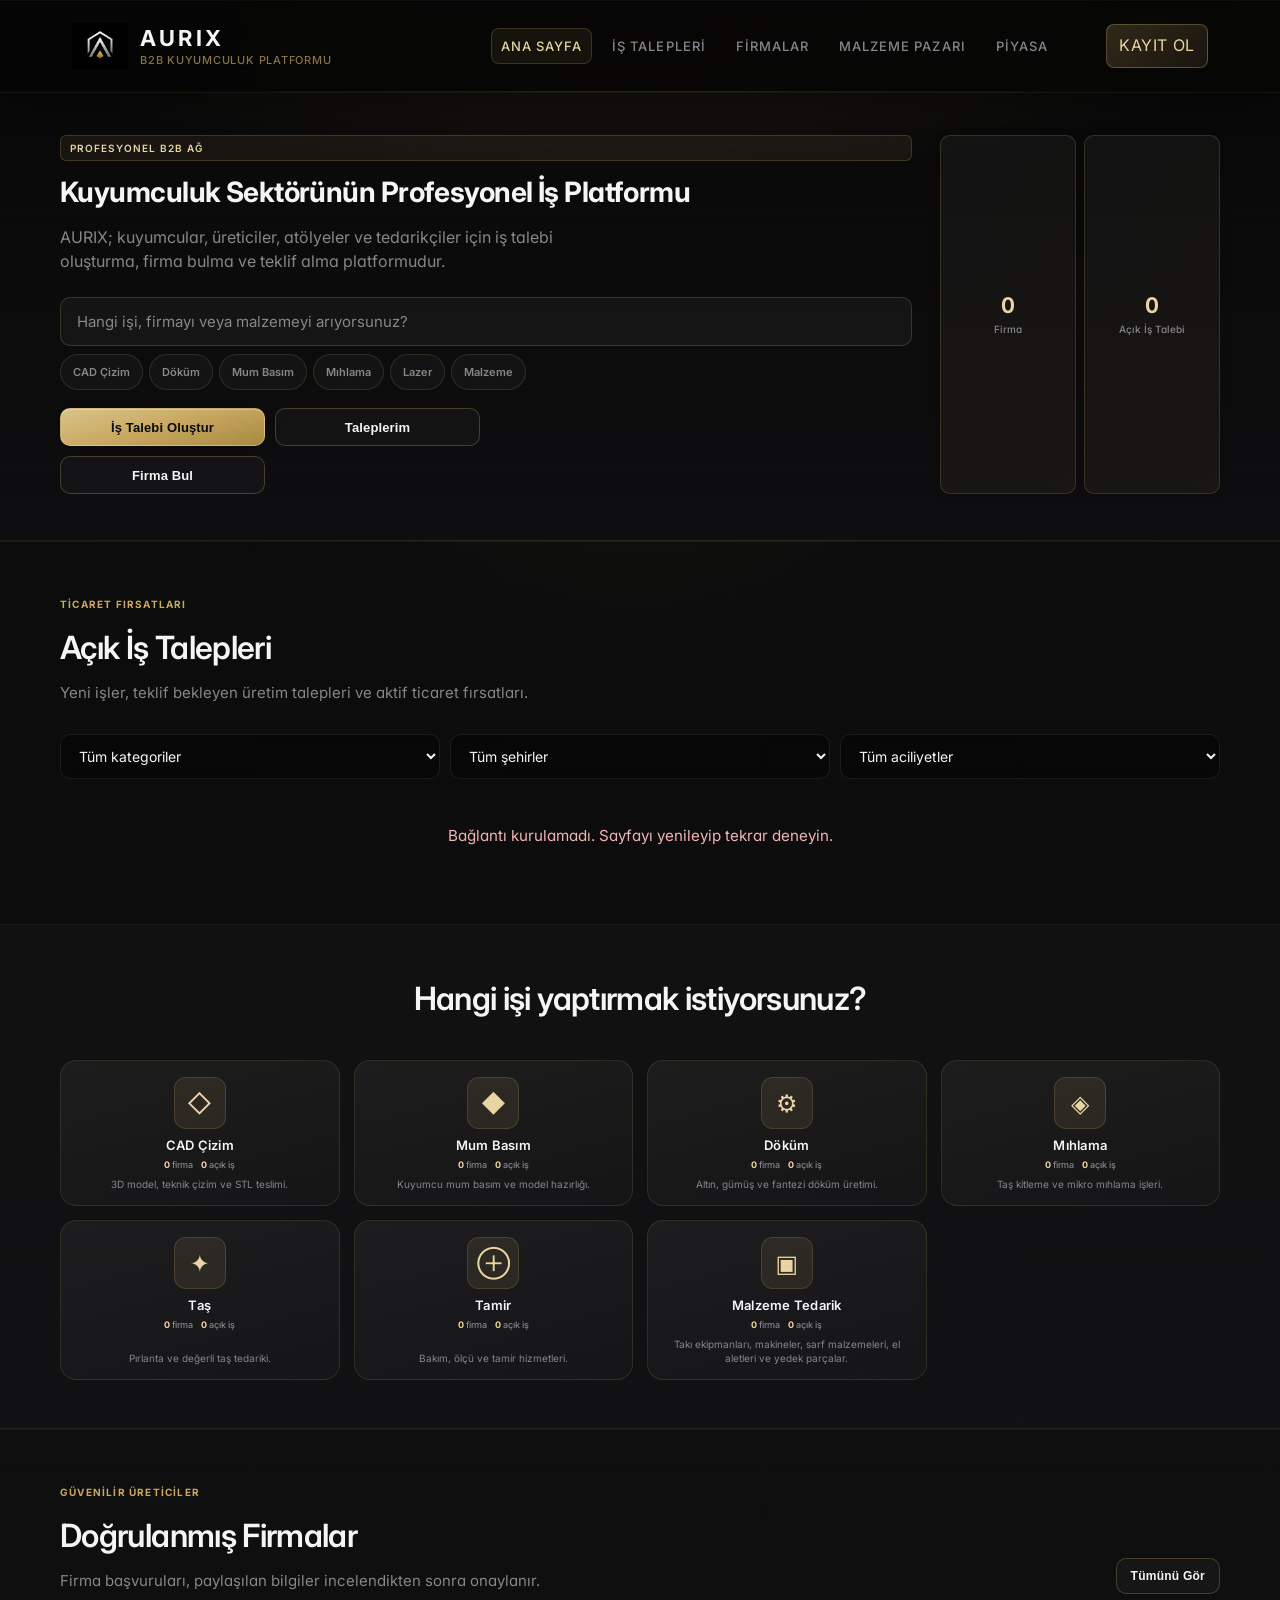
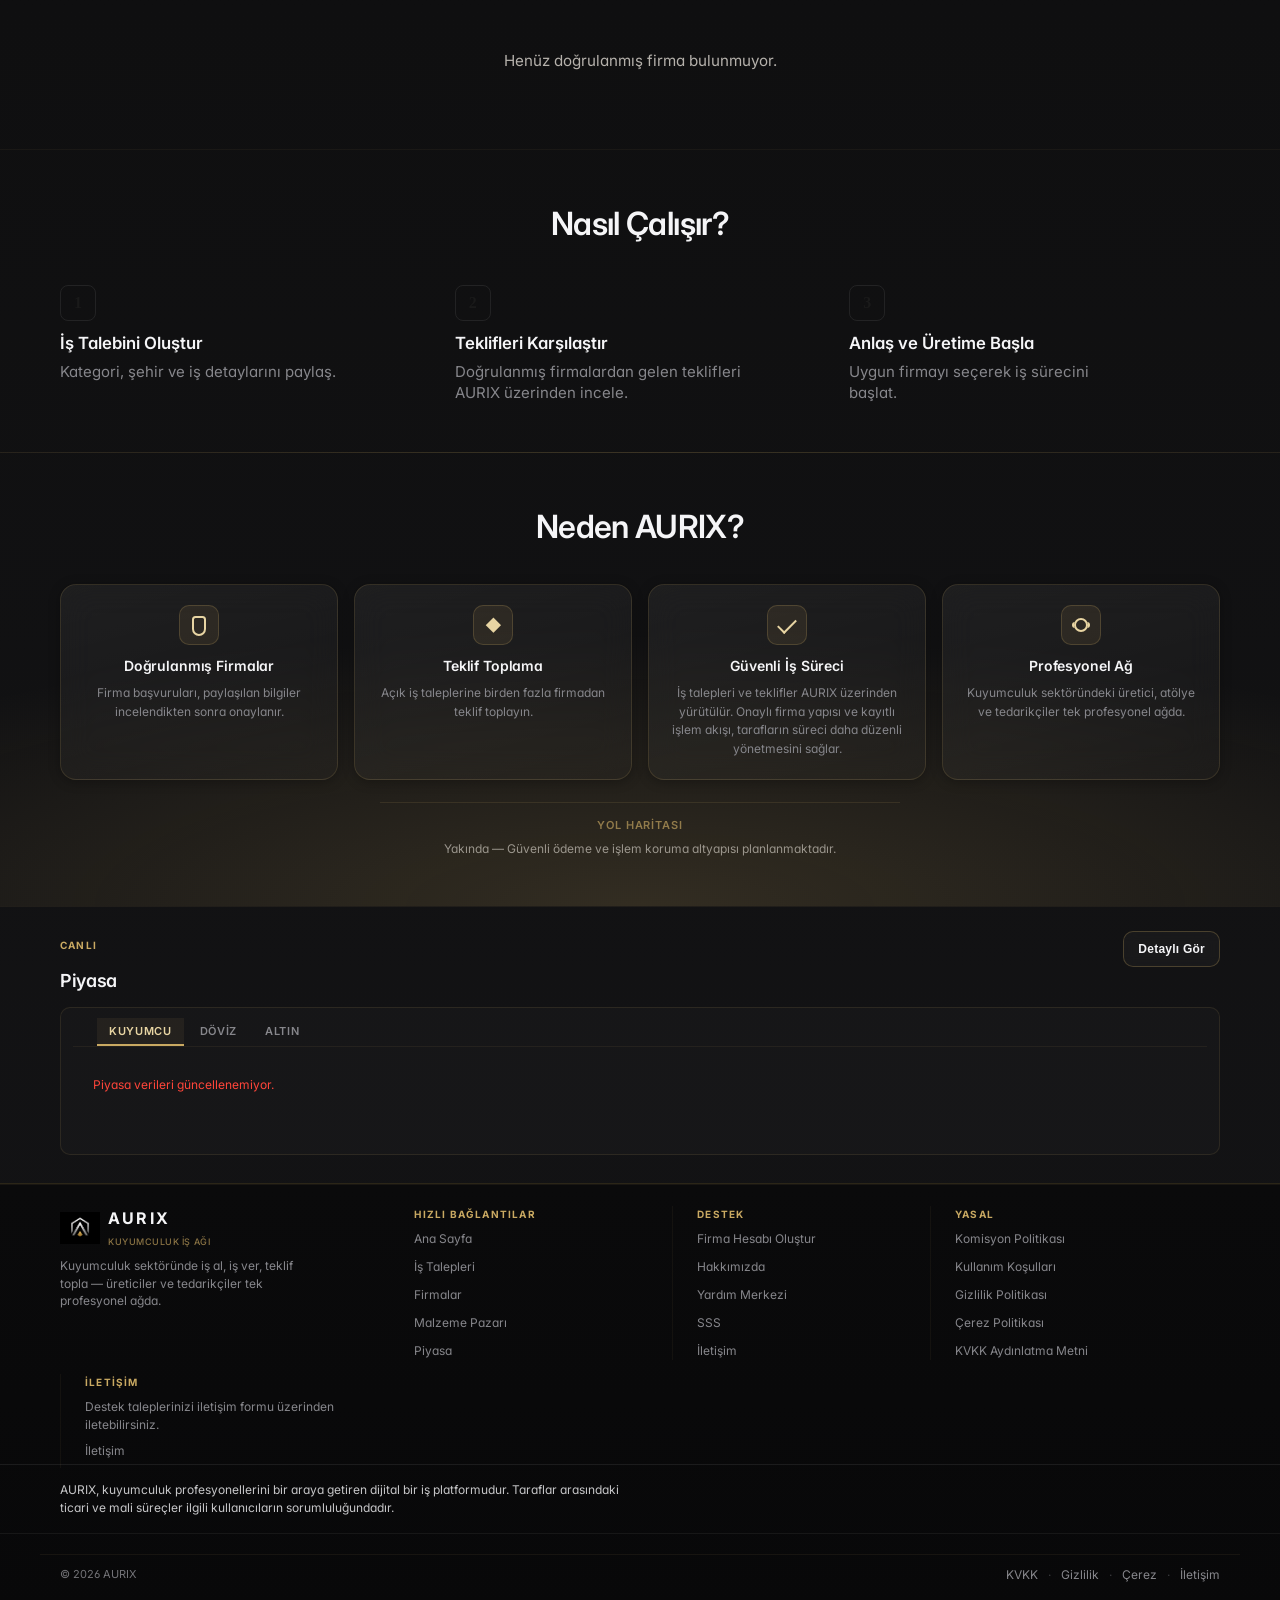
==== commit 943a858b: "Mobil performans optimizasyonu ve UI polish - Mobilde backdrop-filter, agir box-shadow, hover lift v" ====
--- a/index.html
+++ b/index.html
@@ -3,36 +3,68 @@
 <head>
     <meta charset="UTF-8">
     <meta name="viewport" content="width=device-width, initial-scale=1.0">
-    <meta name="description" content="AURIX — Kuyumculuk sektöründe iş al, iş ver, teklif topla. Üreticiler, ustalar ve tedarikçiler tek profesyonel ağda.">
-    <title>AURIX | Kuyumculuk İş Ağı</title>
+    <title>AURIX B2B | Kuyumculuk İş Ağı — Atölye, Fason Üretim ve İş Talepleri</title>
+    <meta name="description" content="AURIX B2B — Kuyumculuk sektöründe iş al, iş ver, teklif topla. Atölye iş talepleri, fason üretim, döküm, mıhlama, CAD ve malzeme tedariki tek profesyonel ağda.">
+    <meta name="keywords" content="Kuyumculuk B2B, Atölye İş Talepleri, Fason Üretim, Kuyumculuk Platformu, Döküm, Mıhlama, CAD Matrix Rhino, Taş Tedarik, Malzeme Pazarı, Kuyumculuk İş Ağı, AURIX">
+    <meta name="author" content="AURIX B2B">
+    <meta name="robots" content="index, follow, max-image-preview:large">
+    <meta name="theme-color" content="#0a0a0a">
+    <meta name="application-name" content="AURIX B2B">
     <link rel="canonical" href="https://aurixb2b.com/">
 
     <link rel="icon" type="image/png" href="assets/logo.png">
     <link rel="apple-touch-icon" href="assets/logo.png">
     <link rel="preload" href="assets/logo.png" as="image">
 
-    <meta property="og:title" content="AURIX | Kuyumculuk İş Ağı">
-    <meta property="og:description" content="Kuyumculuk sektöründe firmaları, iş taleplerini ve teklif süreçlerini bir araya getiren profesyonel B2B platform.">
+    <!-- Open Graph (WhatsApp / Facebook / LinkedIn) -->
+    <meta property="og:title" content="AURIX B2B | Kuyumculuk İş Ağı">
+    <meta property="og:description" content="Kuyumculuk sektöründe atölye iş talepleri, fason üretim ve teklif süreçlerini bir araya getiren profesyonel B2B platform.">
     <meta property="og:image" content="https://aurixb2b.com/assets/og-image.png">
+    <meta property="og:image:secure_url" content="https://aurixb2b.com/assets/og-image.png">
+    <meta property="og:image:type" content="image/png">
     <meta property="og:image:width" content="1200">
     <meta property="og:image:height" content="630">
+    <meta property="og:image:alt" content="AURIX B2B — Kuyumculuk İş Ağı">
     <meta property="og:type" content="website">
     <meta property="og:url" content="https://aurixb2b.com/">
     <meta property="og:locale" content="tr_TR">
-    <meta property="og:site_name" content="AURIX">
-
+    <meta property="og:site_name" content="AURIX B2B">
+
+    <!-- Twitter / X -->
     <meta name="twitter:card" content="summary_large_image">
-    <meta name="twitter:title" content="AURIX | Kuyumculuk İş Ağı">
-    <meta name="twitter:description" content="Kuyumculuk sektörünün profesyonel B2B iş platformu.">
+    <meta name="twitter:title" content="AURIX B2B | Kuyumculuk İş Ağı">
+    <meta name="twitter:description" content="Atölye iş talepleri, fason üretim ve kuyumculuk B2B eşleşmesi — AURIX.">
     <meta name="twitter:image" content="https://aurixb2b.com/assets/og-image.png">
+    <meta name="twitter:image:alt" content="AURIX B2B — Kuyumculuk İş Ağı">
 
     <script type="application/ld+json">
     {
       "@context": "https://schema.org",
-      "@type": "Organization",
-      "name": "AURIX",
-      "url": "https://aurixb2b.com/",
-      "logo": "https://aurixb2b.com/assets/og-image.png"
+      "@graph": [
+        {
+          "@type": "Organization",
+          "@id": "https://aurixb2b.com/#organization",
+          "name": "AURIX B2B",
+          "alternateName": "AURIX",
+          "url": "https://aurixb2b.com/",
+          "logo": {
+            "@type": "ImageObject",
+            "url": "https://aurixb2b.com/assets/logo.png"
+          },
+          "image": "https://aurixb2b.com/assets/og-image.png",
+          "email": "info@aurixb2b.com",
+          "description": "Türkiye kuyumculuk sektörüne yönelik doğrulama tabanlı B2B iş ağı."
+        },
+        {
+          "@type": "WebSite",
+          "@id": "https://aurixb2b.com/#website",
+          "url": "https://aurixb2b.com/",
+          "name": "AURIX B2B",
+          "description": "Kuyumculuk B2B: atölye iş talepleri, fason üretim, teklif ve malzeme pazarı.",
+          "publisher": { "@id": "https://aurixb2b.com/#organization" },
+          "inLanguage": "tr-TR"
+        }
+      ]
     }
     </script>
 
@@ -41,7 +73,7 @@
     <link rel="preconnect" href="https://svsouqnhtlpcpdvqahmd.supabase.co" crossorigin>
     <link rel="dns-prefetch" href="https://cdn.jsdelivr.net">
     <link href="https://fonts.googleapis.com/css2?family=Inter:wght@400;500;600;700&display=swap" rel="stylesheet">
-    <link rel="stylesheet" href="css/styles.css?v=35">
+    <link rel="stylesheet" href="css/styles.css?v=37">
     <link rel="stylesheet" href="css/is-talebi.css?v=44">
     <link rel="stylesheet" href="css/admin.css?v=27">
 </head>
@@ -506,11 +538,21 @@
             <div class="kapsayici icerik-sayfa">
                 <p class="icerik-sayfa__rozet">Kurumsal</p>
                 <h1 class="icerik-sayfa__baslik">Hakkımızda</h1>
-                <p class="icerik-sayfa__ozet">AURIX, Türkiye’deki kuyumculuk ekosistemini tek çatı altında buluşturmayı hedefleyen bir B2B iş ağıdır.</p>
+                <p class="icerik-sayfa__ozet">AURIX, Türkiye’deki kuyumculuk ekosistemini tek çatı altında buluşturmayı hedefleyen, doğrulama tabanlı bir B2B iş ağıdır.</p>
                 <div class="icerik-sayfa__govde">
-                    <p>Platform; dökümcüler, mıhlamacılar, CAD / Matrix / Rhino uzmanları, mumcular, taş tedarikçileri, makine ve malzeme satıcıları ile atölyeleri aynı ağda buluşturur.</p>
-                    <p>AURIX üzerinden firma vitrini, iş talepleri, teklif süreçleri ve malzeme fırsatlarına erişebilirsiniz. Firma başvuruları, paylaşılan bilgiler incelendikten sonra onaylanır.</p>
-                    <p>Amacımız; sektörde iş bulmayı, teklif toplamayı ve eşleşmeyi daha şeffaf ve kontrollü hale getirmektir.</p>
+                    <h2>Ne Yapıyoruz?</h2>
+                    <p>Platform; dökümcüler, mıhlamacılar, CAD / Matrix / Rhino uzmanları, mumcular, taş tedarikçileri, makine ve malzeme satıcıları ile atölyeleri aynı ağda buluşturur. AURIX üzerinden firma vitrini oluşturabilir, iş talebi açabilir veya mevcut taleplere teklif verebilir, malzeme fırsatlarını takip edebilir ve platform içi mesajlaşma ile süreçlerinizi tek yerden yönetebilirsiniz.</p>
+                    <h2>Misyonumuz</h2>
+                    <p>Sektörde iş bulmayı, teklif toplamayı ve doğru firmayla eşleşmeyi; şeffaf, izlenebilir ve kontrollü bir dijital altyapı üzerinden mümkün kılmak. Firma başvuruları, paylaşılan bilgiler ekibimiz tarafından incelendikten sonra onaylanır; bu sayede platformdaki firma profillerinin güvenilirliği desteklenir.</p>
+                    <h2>Değerlerimiz</h2>
+                    <ul>
+                        <li><strong>Güven:</strong> Firma doğrulama süreci ile platform kalitesini korumak.</li>
+                        <li><strong>Şeffaflık:</strong> İş talebi, teklif, mesajlaşma ve değerlendirme adımlarının açık ve izlenebilir olması.</li>
+                        <li><strong>Hız:</strong> İş taleplerinin ve tekliflerin en kısa sürede ilgili taraflara ulaşması.</li>
+                        <li><strong>Sektöre Özgü Çözüm:</strong> Kuyumculuk üretim zincirinin tüm paydaşlarına (döküm, mıhlama, CAD, mum, taş, makine / malzeme) özel tasarlanmış akışlar.</li>
+                    </ul>
+                    <h2>Kimler İçin?</h2>
+                    <p>Atölyeler, dökümhaneler, mıhlama ustaları, CAD / Matrix / Rhino tasarımcıları, mumcular, taş ve malzeme tedarikçileri, makine satıcıları ve kuyumculuk sektöründe iş veren ya da iş arayan tüm profesyoneller için tasarlanmıştır.</p>
                 </div>
             </div>
         </section>
@@ -544,7 +586,31 @@
                 <div class="icerik-sayfa__govde icerik-sss">
                     <details class="icerik-sss__madde" open>
                         <summary>AURIX nedir?</summary>
-                        <p>Kuyumculuk sektörüne yönelik bir B2B eşleşme ve iş ağı platformudur. Firmaları, iş taleplerini ve malzeme fırsatlarını bir araya getirmeyi amaçlar.</p>
+                        <p>Kuyumculuk sektörüne yönelik, doğrulama tabanlı bir B2B eşleşme ve iş ağı platformudur. Firmaları, iş taleplerini, teklif süreçlerini ve malzeme fırsatlarını tek bir yerde bir araya getirmeyi amaçlar.</p>
+                    </details>
+                    <details class="icerik-sss__madde">
+                        <summary>Nasıl iş talebi açılır?</summary>
+                        <p>Giriş yaptıktan sonra “İş Talebi Oluştur” adımından işin türünü, detaylarını ve varsa görsellerini paylaşarak talebinizi yayınlayabilirsiniz. Talebiniz yayınlandıktan sonra doğrulanmış firmalar teklif vermeye başlar; gelen teklifleri Panelim / İşlerim bölümünden karşılaştırıp uygun firmayı seçebilirsiniz.</p>
+                    </details>
+                    <details class="icerik-sss__madde">
+                        <summary>Firmalar nasıl doğrulanır?</summary>
+                        <p>Firma hesabı açmak isteyen kullanıcılar; unvan, vergi / kimlik bilgisi, iletişim ve faaliyet alanı gibi bilgileri içeren bir başvuru formu doldurur. Başvuru, AURIX ekibi tarafından incelenip onaylandıktan sonra firma profili “Doğrulandı” rozetiyle yayına alınır. Doğrulanmamış firmalar iş taleplerine teklif veremez.</p>
+                    </details>
+                    <details class="icerik-sss__madde">
+                        <summary>Teklif süreci nasıl işler?</summary>
+                        <p>Doğrulanmış firmalar, açık iş taleplerine fiyat ve süre içeren bir teklif sunar. İş talebi sahibi gelen teklifleri karşılaştırır, dilediği teklifi kabul eder ve süreç sohbet ekranı üzerinden ilerler. İş tamamlandığında talep “Tamamlandı” durumuna alınır ve değerlendirme yapılabilir hale gelir.</p>
+                    </details>
+                    <details class="icerik-sss__madde">
+                        <summary>Firma hesabı nasıl oluşturulur?</summary>
+                        <p>Üyelik oluşturduktan sonra “Firma Hesabı Oluştur” adımından firma bilgilerinizi, kapak / galeri görsellerinizi ve hizmet kategorilerinizi girerek başvurunuzu iletebilirsiniz. Onay sonrası firma vitrini ve teklif verme yetkiniz aktifleşir.</p>
+                    </details>
+                    <details class="icerik-sss__madde">
+                        <summary>Sohbet ve dosya paylaşımı nasıl çalışır?</summary>
+                        <p>Bir iş talebi üzerinde anlaşan taraflar, platform içi sohbet penceresinden anlık olarak yazışabilir; PNG, JPG görsel ve PDF belge paylaşabilir. Sohbete yalnızca ilgili iş talebinin tarafları erişebilir.</p>
+                    </details>
+                    <details class="icerik-sss__madde">
+                        <summary>Tamamlanan işler için değerlendirme ve şikâyet nasıl yapılır?</summary>
+                        <p>Durumu “Tamamlandı” olan işler için karşı tarafa 1-5 yıldız arası puan ve yorum bırakabilirsiniz; bu puanlar firma profilindeki ortalama puana yansır. Süreçte bir sorun yaşarsanız aynı ekrandan “Şikâyet Et” seçeneğiyle AURIX ekibine bildirim yapabilirsiniz.</p>
                     </details>
                     <details class="icerik-sss__madde">
                         <summary>Platform ücretli mi?</summary>
@@ -555,10 +621,6 @@
                         <p>Gizlilik yaklaşımımız için <a href="#gizlilik" data-nav="gizlilik">Gizlilik Politikası</a> ve <a href="#kvkk" data-nav="kvkk">KVKK Aydınlatma</a> metinlerine bakabilirsiniz.</p>
                     </details>
                     <details class="icerik-sss__madde">
-                        <summary>Firmalar nasıl doğrulanır?</summary>
-                        <p>Firma başvuruları, paylaşılan bilgiler incelendikten sonra onaylanır.</p>
-                    </details>
-                    <details class="icerik-sss__madde">
                         <summary>Mobil uygulama var mı?</summary>
                         <p>Web sürümü önceliklidir. Mobil uygulama yol haritamızdadır.</p>
                     </details>
@@ -576,12 +638,39 @@
             <div class="kapsayici icerik-sayfa">
                 <p class="icerik-sayfa__rozet">Yasal</p>
                 <h1 class="icerik-sayfa__baslik">KVKK Aydınlatma Metni</h1>
-                <p class="icerik-sayfa__ozet">Bu metin bilgilendirme amaçlıdır; gerektiğinde güncellenebilir. Hukuki danışmanlık yerine geçmez.</p>
+                <p class="icerik-sayfa__ozet">6698 sayılı Kişisel Verilerin Korunması Kanunu (“KVKK”) kapsamında hazırlanmış standart bir aydınlatma taslağıdır. Bu metin bilgilendirme amaçlıdır, hukuki danışmanlık yerine geçmez ve gerektiğinde güncellenebilir.</p>
                 <div class="icerik-sayfa__govde">
-                    <p>AURIX platformunu kullanırken ad, iletişim bilgisi, firma profili ve işlem kayıtları gibi kişisel veriler işlenebilir. Amaç; üyelik, eşleşme, destek ve platform güvenliğini sağlamaktır.</p>
-                    <p>Veriler, hizmetin sunulması için gerekli süre boyunca ve yürürlükteki mevzuata uygun şekilde saklanır.</p>
-                    <p>Başvuru, düzeltme veya silme taleplerinizi <a href="#iletisim" data-nav="iletisim">İletişim</a> formu ile iletebilirsiniz.</p>
-                    <p>Detaylı yaklaşım için <a href="#gizlilik" data-nav="gizlilik">Gizlilik Politikası</a> sayfasını da inceleyebilirsiniz.</p>
+                    <h2>1. Veri Sorumlusu</h2>
+                    <p>İşbu aydınlatma metni, 6698 sayılı KVKK’nın 10. maddesi uyarınca, veri sorumlusu sıfatıyla AURIX B2B Kuyumculuk Platformu (“AURIX”, “Platform”) tarafından hazırlanmıştır.</p>
+
+                    <h2>2. İşlenen Kişisel Veri Kategorileri</h2>
+                    <ul>
+                        <li><strong>Kimlik ve iletişim bilgileri:</strong> ad-soyad, firma unvanı, telefon, e-posta, adres.</li>
+                        <li><strong>Firma / mesleki bilgiler:</strong> vergi veya kimlik numarası, faaliyet alanı, hizmet kategorisi, galeri ve tanıtım görselleri.</li>
+                        <li><strong>İşlem güvenliği bilgileri:</strong> hesap bilgileri, giriş kayıtları, IP adresi, cihaz / tarayıcı bilgisi.</li>
+                        <li><strong>Platform kullanım verileri:</strong> iş talebi, teklif, sohbet mesajı ve ekleri, değerlendirme / puanlama ve şikâyet kayıtları.</li>
+                        <li><strong>Talep ve şikâyet yönetimi verileri:</strong> destek ve iletişim formu üzerinden iletilen bilgiler.</li>
+                    </ul>
+
+                    <h2>3. Kişisel Verilerin İşlenme Amaçları</h2>
+                    <p>Kişisel verileriniz; üyelik ve firma hesabı oluşturma ve doğrulama süreçlerinin yürütülmesi, iş talebi / teklif / mesajlaşma / değerlendirme süreçlerinin işletilmesi, platform güvenliğinin sağlanması, destek taleplerinin yanıtlanması, yasal yükümlülüklerin yerine getirilmesi ve hizmet kalitesinin iyileştirilmesi amaçlarıyla işlenir.</p>
+
+                    <h2>4. Toplama Yöntemi ve Hukuki Sebep</h2>
+                    <p>Kişisel verileriniz; üyelik formu, firma başvuru formu, iş talebi / teklif / sohbet ekranları ve iletişim formu aracılığıyla elektronik ortamda toplanır. Bu veriler; KVKK’nın 5. ve 6. maddelerinde belirtilen “bir sözleşmenin kurulması veya ifasıyla doğrudan ilgili olma”, “hukuki yükümlülüğün yerine getirilmesi”, “veri sorumlusunun meşru menfaati” ve gerektiğinde “açık rıza” hukuki sebeplerine dayanılarak işlenir.</p>
+
+                    <h2>5. Kişisel Verilerin Aktarılması</h2>
+                    <p>Kişisel verileriniz; platformun barındırma ve altyapı hizmetini sağlayan iş ortaklarımızla (bulut / veritabanı ve depolama hizmet sağlayıcıları), yasal olarak yetkili kamu kurum ve kuruluşlarıyla, yalnızca hizmetin ifası için gerekli ölçüde ve mevzuata uygun şekilde paylaşılabilir. Verileriniz ticari amaçla üçüncü taraflara satılmaz veya kiralanmaz.</p>
+
+                    <h2>6. Saklama Süresi</h2>
+                    <p>Kişisel verileriniz, ilgili işleme amacının gerektirdiği süre boyunca ve her hâlükârda yürürlükteki mevzuatta öngörülen zamanaşımı süreleri saklı kalmak kaydıyla saklanır; sürenin dolması veya işleme amacının ortadan kalkması hâlinde silinir, yok edilir veya anonim hâle getirilir.</p>
+
+                    <h2>7. İlgili Kişinin Hakları (KVKK m.11)</h2>
+                    <p>KVKK’nın 11. maddesi uyarınca AURIX’e başvurarak; kişisel verinizin işlenip işlenmediğini öğrenme, işlenmişse buna ilişkin bilgi talep etme, işlenme amacını ve amacına uygun kullanılıp kullanılmadığını öğrenme, yurt içinde veya yurt dışında aktarıldığı üçüncü kişileri bilme, eksik veya yanlış işlenmişse düzeltilmesini isteme, KVKK’da öngörülen şartlar çerçevesinde silinmesini veya yok edilmesini isteme, düzeltme / silme / yok etme işlemlerinin verinin aktarıldığı üçüncü kişilere bildirilmesini isteme, işlenen verilerin münhasıran otomatik sistemler vasıtasıyla analiz edilmesi suretiyle aleyhinize bir sonucun ortaya çıkmasına itiraz etme ve kanuna aykırı işleme sebebiyle zarara uğramanız hâlinde zararın giderilmesini talep etme haklarına sahipsiniz.</p>
+
+                    <h2>8. Başvuru Yöntemi</h2>
+                    <p>Yukarıdaki haklarınıza ilişkin taleplerinizi <a href="#iletisim" data-nav="iletisim">İletişim</a> sayfasındaki formu “KVKK / gizlilik talebi” konusuyla doldurarak veya belirtilen e-posta adresi üzerinden AURIX’e iletebilirsiniz. Başvurularınız, mevzuatta öngörülen süreler içinde değerlendirilerek sonuçlandırılır.</p>
+
+                    <p class="icerik-sayfa__notrozet">Detaylı yaklaşım için ayrıca <a href="#gizlilik" data-nav="gizlilik">Gizlilik Politikası</a> sayfasını inceleyebilirsiniz.</p>
                 </div>
             </div>
         </section>
@@ -592,16 +681,37 @@
             <div class="kapsayici icerik-sayfa">
                 <p class="icerik-sayfa__rozet">Yasal</p>
                 <h1 class="icerik-sayfa__baslik">Gizlilik Politikası</h1>
-                <p class="icerik-sayfa__ozet">AURIX’in kişisel verileri nasıl ele aldığına dair özet bilgilendirme.</p>
+                <p class="icerik-sayfa__ozet">AURIX B2B Kuyumculuk Platformu’nun kişisel verileri ve kullanım bilgilerini nasıl topladığına, kullandığına ve koruduğuna dair standart bir taslak politikadır.</p>
                 <div class="icerik-sayfa__govde">
-                    <h2>Toplanan bilgiler</h2>
-                    <p>Hesap ve firma başvurusu sırasında paylaştığınız bilgiler, kullanım sırasında oluşan teknik kayıtlar ve destek mesajlarınız.</p>
-                    <h2>Kullanım amacı</h2>
-                    <p>Platformu işletmek, güvenliği artırmak, eşleşmeleri kolaylaştırmak ve kullanıcı taleplerine yanıt vermek.</p>
-                    <h2>Paylaşım</h2>
-                    <p>Verileriniz, yasal zorunluluk veya hizmetin zorunlu altyapı sağlayıcıları dışında üçüncü taraflarla ticari amaçla paylaşılmaz.</p>
-                    <h2>Güncellemeler</h2>
-                    <p>Bu politika gerektiğinde güncellenebilir. Önemli değişiklikler platform üzerinden duyurulur.</p>
+                    <h2>1. Kapsam</h2>
+                    <p>Bu politika, AURIX web platformunu (“Platform”) kullanan üyeler, firma yetkilileri ve ziyaretçiler için geçerlidir. Kişisel verilerin işlenmesine ilişkin ayrıntılı bilgi için <a href="#kvkk" data-nav="kvkk">KVKK Aydınlatma Metni</a>’ni de inceleyebilirsiniz.</p>
+
+                    <h2>2. Toplanan Bilgiler</h2>
+                    <ul>
+                        <li>Hesap oluşturma sırasında paylaştığınız ad-soyad, e-posta ve şifre bilgileri.</li>
+                        <li>Firma başvurusu sırasında paylaşılan unvan, vergi / kimlik numarası, iletişim, faaliyet alanı ve tanıtım görselleri.</li>
+                        <li>İş talebi, teklif, sohbet mesajı ve eklerine (görsel / PDF) ait içerikler.</li>
+                        <li>Değerlendirme, puanlama ve şikâyet bildirimlerine ait kayıtlar.</li>
+                        <li>Kullanım sırasında oluşan teknik kayıtlar (oturum açma zamanı, IP adresi, tarayıcı / cihaz bilgisi) ve iletişim / destek formu mesajlarınız.</li>
+                    </ul>
+
+                    <h2>3. Kullanım Amacı</h2>
+                    <p>Toplanan bilgiler; platformu işletmek, firma başvurularını değerlendirip doğrulamak, iş talebi–teklif eşleşmelerini kolaylaştırmak, sohbet ve bildirim altyapısını çalıştırmak, güvenliği artırmak, kötüye kullanımı önlemek, destek taleplerine yanıt vermek ve yasal yükümlülükleri yerine getirmek amacıyla kullanılır.</p>
+
+                    <h2>4. Veri Güvenliği</h2>
+                    <p>Kişisel verileriniz, yetkisiz erişime, kayba veya kötüye kullanıma karşı makul teknik ve idari tedbirlerle korunur. Hesabınıza erişim, kimlik doğrulama sistemleri üzerinden sağlanır ve hassas veriler yetkilendirme kuralları (RLS / erişim politikaları) ile sınırlandırılır.</p>
+
+                    <h2>5. Paylaşım</h2>
+                    <p>Verileriniz; platformun barındırma, veritabanı ve dosya depolama altyapısını sağlayan hizmet sağlayıcıları, yasal zorunluluk hâlinde yetkili kamu kurumları dışında üçüncü taraflarla ticari amaçla paylaşılmaz, satılmaz veya kiralanmaz.</p>
+
+                    <h2>6. Çerezler</h2>
+                    <p>Platform, oturum yönetimi ve temel işlevler için çerezler veya benzeri teknolojiler kullanabilir. Ayrıntılar için <a href="#cerez" data-nav="cerez">Çerez Politikası</a> sayfasını inceleyebilirsiniz.</p>
+
+                    <h2>7. Haklarınız</h2>
+                    <p>Kişisel verilerinize erişim, düzeltme, silme veya işlenmesine itiraz etme haklarınız için <a href="#kvkk" data-nav="kvkk">KVKK Aydınlatma Metni</a>’nde yer alan başvuru yöntemini kullanabilirsiniz.</p>
+
+                    <h2>8. Güncellemeler</h2>
+                    <p>Bu politika, mevzuat veya platform işleyişindeki değişikliklere göre güncellenebilir. Önemli değişiklikler platform üzerinden duyurulur.</p>
                 </div>
             </div>
         </section>
@@ -612,11 +722,41 @@
             <div class="kapsayici icerik-sayfa">
                 <p class="icerik-sayfa__rozet">Yasal</p>
                 <h1 class="icerik-sayfa__baslik">Kullanım Koşulları</h1>
-                <p class="icerik-sayfa__ozet">Platformu kullanarak aşağıdaki genel kuralları kabul etmiş sayılırsınız.</p>
+                <p class="icerik-sayfa__ozet">AURIX B2B Kuyumculuk Platformu’nu kullanarak aşağıdaki koşulları kabul etmiş sayılırsınız. Bu metin bilgilendirme amaçlı standart bir taslaktır; hukuki danışmanlık yerine geçmez.</p>
                 <div class="icerik-sayfa__govde">
-                    <p>AURIX; firmalar arasında teklif ve iş akışını kolaylaştırmayı amaçlar. Platform üzerinden yapılan ticari anlaşmaların tarafı kullanıcılar arasındadır; AURIX aracılık taahhüdü vermez.</p>
-                    <p>Paylaştığınız içeriklerin doğru ve yasalara uygun olması sizin sorumluluğunuzdadır. Yanıltıcı, hak ihlali içeren veya sektör etiğine aykırı kullanımlar kısıtlanabilir.</p>
-                    <p>Komisyon ve ücretler için <a href="#komisyon" data-nav="komisyon">Komisyon Politikası</a> sayfasına bakın.</p>
+                    <h2>1. Taraflar ve Kapsam</h2>
+                    <p>Bu koşullar, AURIX B2B web platformunu (“Platform”) kullanan üyeler, firma yetkilileri ve ziyaretçiler ile Platform’u işleten AURIX arasında geçerlidir. Platform; kuyumculuk sektöründe iş talebi, teklif, mesajlaşma, değerlendirme ve malzeme fırsatlarını kolaylaştırmayı amaçlar.</p>
+
+                    <h2>2. Hesap ve Firma Doğrulama</h2>
+                    <ul>
+                        <li>Hesap bilgilerinizin doğru ve güncel tutulması sizin sorumluluğunuzdadır.</li>
+                        <li>Firma hesabı başvuruları AURIX tarafından incelenir; onay sonrası “Doğrulandı” rozetiyle yayına alınabilir.</li>
+                        <li>Hesap güvenliği (şifre, oturum) kullanıcıya aittir; yetkisiz kullanımı derhal bildirmelisiniz.</li>
+                    </ul>
+
+                    <h2>3. Platformun Rolü</h2>
+                    <p>AURIX; firmalar arasında teklif ve iş akışını kolaylaştıran dijital bir aracı platformdur. Platform üzerinden yapılan ticari anlaşmaların, ödemelerin, teslimatların ve mali yükümlülüklerin tarafı kullanıcılar arasındadır. AURIX, taraflar adına sözleşme, garanti veya ödeme taahhüdü vermez.</p>
+
+                    <h2>4. İçerik ve Davranış Kuralları</h2>
+                    <ul>
+                        <li>Paylaştığınız iş talepleri, teklifler, mesajlar ve görsellerin doğru, yasalara uygun ve sektör etiğine aykırı olmaması gerekir.</li>
+                        <li>Yanıltıcı bilgi, sahte belge, hak ihlali, spam veya kötüye kullanım Platform’dan kısıtlanabilir veya hesabınız askıya alınabilir.</li>
+                        <li>Başkalarının ticari sırları, kişisel verileri veya fikri mülkiyet hakları ihlal edilemez.</li>
+                    </ul>
+
+                    <h2>5. Ücretler ve Komisyon</h2>
+                    <p>Platform ücretleri, komisyon oranları ve istisnalar <a href="#komisyon" data-nav="komisyon">Komisyon Politikası</a> sayfasında duyurulur. Güncel ücret modeli netleştikçe bu sayfa güncellenir.</p>
+
+                    <h2>6. Sorumluluk Sınırı</h2>
+                    <p>AURIX, kullanıcılar arasındaki anlaşmazlıklardan, ürün / hizmet kalitesinden veya üçüncü taraf altyapı kesintilerinden doğan dolaylı zararlardan, yürürlükteki mevzuatın izin verdiği ölçüde sorumlu tutulamaz. Platform “olduğu gibi” sunulur; kesintisiz veya hatasız hizmet garantisi verilmez.</p>
+
+                    <h2>7. Fesih</h2>
+                    <p>Kullanıcı hesabını kapatabilir; AURIX, bu koşulların ihlali hâlinde hesabı askıya alma veya sonlandırma hakkını saklı tutar. Fesih sonrası yasal saklama yükümlülükleri saklıdır.</p>
+
+                    <h2>8. Değişiklikler</h2>
+                    <p>Bu koşullar gerektiğinde güncellenebilir. Önemli değişiklikler Platform üzerinden duyurulur. Güncellemeden sonra Platform’u kullanmaya devam etmeniz, güncel koşulları kabul ettiğiniz anlamına gelir.</p>
+
+                    <p class="icerik-sayfa__notrozet">Sorularınız için <a href="#iletisim" data-nav="iletisim">İletişim</a> formunu kullanabilirsiniz.</p>
                 </div>
             </div>
         </section>
@@ -627,11 +767,31 @@
             <div class="kapsayici icerik-sayfa">
                 <p class="icerik-sayfa__rozet">Yasal</p>
                 <h1 class="icerik-sayfa__baslik">Çerez Politikası</h1>
-                <p class="icerik-sayfa__ozet">Bu metin bilgilendirme amaçlıdır; gerektiğinde güncellenebilir.</p>
+                <p class="icerik-sayfa__ozet">AURIX B2B’nin çerez ve benzeri teknolojileri nasıl kullandığına dair bilgilendirme taslağıdır. Gerektiğinde güncellenebilir.</p>
                 <div class="icerik-sayfa__govde">
-                    <p>AURIX, sitenin temel işlevleri ve oturum deneyimi için gerekli çerezler veya benzeri teknolojiler kullanabilir.</p>
-                    <p>Tercih ve analitik çerezler kullanıldığında, kapsam ve amaç bu sayfada güncellenir.</p>
-                    <p>Sorularınız için <a href="#iletisim" data-nav="iletisim">İletişim</a> formunu kullanabilirsiniz.</p>
+                    <h2>1. Çerez Nedir?</h2>
+                    <p>Çerezler; ziyaret ettiğiniz web sitesinin cihazınıza bıraktığı küçük metin dosyalarıdır. Oturum yönetimi, güvenlik ve temel işlevler için kullanılırlar.</p>
+
+                    <h2>2. Kullandığımız Çerez Türleri</h2>
+                    <ul>
+                        <li><strong>Zorunlu / işlevsel çerezler:</strong> Giriş oturumu, güvenlik ve sitenin temel çalışması için gerekli çerezler. Bunlar olmadan Platform düzgün çalışmayabilir.</li>
+                        <li><strong>Tercih çerezleri:</strong> Dil veya arayüz tercihlerinizi hatırlamak için kullanılabilir.</li>
+                        <li><strong>Analitik çerezler:</strong> Trafik ve kullanım istatistikleri için kullanılmaya başlandığında bu sayfada kapsam ve amacı açıkça belirtilir.</li>
+                    </ul>
+
+                    <h2>3. Amaç</h2>
+                    <p>Çerezler; oturumunuzu sürdürmek, hesabınızı güvenli tutmak, kötüye kullanımı önlemek ve Platform deneyimini iyileştirmek amacıyla işlenir.</p>
+
+                    <h2>4. Yönetim</h2>
+                    <p>Tarayıcı ayarlarından çerezleri silebilir veya engelleyebilirsiniz. Zorunlu çerezleri engellerseniz giriş ve bazı özellikler çalışmayabilir.</p>
+
+                    <h2>5. Üçüncü Taraflar</h2>
+                    <p>Platform, barındırma ve kimlik doğrulama altyapısı (ör. Supabase) nedeniyle teknik çerezler kullanabilir. Üçüncü taraf çerez politikaları ilgili sağlayıcıların belgelerinde yer alır.</p>
+
+                    <h2>6. Güncellemeler</h2>
+                    <p>Bu politika, mevzuat veya Platform işleyişindeki değişikliklere göre güncellenebilir.</p>
+
+                    <p class="icerik-sayfa__notrozet">Sorularınız için <a href="#iletisim" data-nav="iletisim">İletişim</a> formunu veya <a href="#kvkk" data-nav="kvkk">KVKK Aydınlatma Metni</a>’ni inceleyebilirsiniz.</p>
                 </div>
             </div>
         </section>
@@ -1229,6 +1389,6 @@
     <script src="js/market-service.js?v=21" defer></script>
     <script src="js/admin-service.js?v=42" defer></script>
     <script src="js/admin.js?v=42" defer></script>
-    <script src="js/app.js?v=42" defer></script>
+    <script src="js/app.js?v=43" defer></script>
 </body>
 </html>
--- a/css/styles.css
+++ b/css/styles.css
@@ -853,30 +853,38 @@
 
 .btn--primary,
 .btn--gold {
-    background: linear-gradient(135deg, var(--aurix-gold-light) 0%, var(--aurix-gold) 55%, var(--aurix-gold-dark) 100%);
-    color: var(--aurix-black);
-    box-shadow: var(--aurix-shadow-sm), inset 0 1px 0 rgba(255, 255, 255, 0.35);
+    background: linear-gradient(165deg, #d8c48a 0%, #c9a962 48%, #a8893f 100%);
+    color: #0a0a0a;
+    border: 1px solid rgba(232, 213, 163, 0.32);
+    box-shadow:
+        inset 0 1px 0 rgba(255, 255, 255, 0.28),
+        0 2px 8px rgba(0, 0, 0, 0.28);
 }
 
 .btn--primary:hover,
 .btn--gold:hover {
-    transform: translateY(-2px);
-    box-shadow: var(--aurix-shadow-gold), var(--aurix-shadow-md);
-    background: linear-gradient(135deg, #f0e0b8 0%, var(--aurix-gold-light) 55%, var(--aurix-gold) 100%);
+    transform: translateY(-1px);
+    background: linear-gradient(165deg, #e2cfa0 0%, #d0b16c 50%, #b8944a 100%);
+    border-color: rgba(232, 213, 163, 0.48);
+    box-shadow:
+        inset 0 1px 0 rgba(255, 255, 255, 0.34),
+        0 4px 14px rgba(201, 169, 98, 0.16);
 }
 
 .btn--primary:active,
 .btn--gold:active {
     transform: translateY(0);
-    box-shadow: var(--aurix-shadow-sm);
+    box-shadow:
+        inset 0 1px 0 rgba(255, 255, 255, 0.18),
+        0 1px 4px rgba(0, 0, 0, 0.3);
 }
 
 .btn--ghost {
     background: rgba(255, 255, 255, 0.03);
     color: var(--aurix-text);
     border: 1px solid var(--aurix-gold-border);
-    backdrop-filter: blur(8px);
-    -webkit-backdrop-filter: blur(8px);
+    backdrop-filter: blur(6px);
+    -webkit-backdrop-filter: blur(6px);
 }
 
 .btn--ghost:hover {
@@ -3921,6 +3929,44 @@
     color: var(--aurix-gold-light);
     text-decoration: underline;
     text-underline-offset: 2px;
+}
+
+.icerik-sayfa__govde h3 {
+    margin: 2px 0 0;
+    font-size: 14px;
+    font-weight: 700;
+    color: var(--aurix-text);
+}
+
+.icerik-sayfa__govde ul,
+.icerik-sayfa__govde ol {
+    margin: 0;
+    padding-left: 20px;
+    display: flex;
+    flex-direction: column;
+    gap: 8px;
+}
+
+.icerik-sayfa__govde li {
+    font-size: 14px;
+    line-height: 1.7;
+    color: var(--aurix-text);
+}
+
+.icerik-sayfa__govde li strong {
+    color: var(--aurix-white);
+}
+
+.icerik-sayfa__govde .icerik-sayfa__notrozet {
+    display: inline-block;
+    margin: 0;
+    padding: 10px 14px;
+    border-radius: 10px;
+    border: 1px dashed rgba(201, 169, 98, 0.35);
+    background: rgba(201, 169, 98, 0.06);
+    font-size: 13px;
+    line-height: 1.6;
+    color: var(--aurix-muted);
 }
 
 .icerik-sss {
@@ -11963,3 +12009,322 @@
         grid-template-columns: minmax(0, 1fr) minmax(0, 0.9fr) 28px;
     }
 }
+
+/* ================================================================
+   MOBİL PERFORMANS + UI POLISH (≤767px)
+   backdrop-filter / ağır gölge / hover lift kapatılır;
+   hero, buton ve kart boşlukları kompaktlaştırılır.
+   ================================================================ */
+@media (max-width: 767px) {
+    /* —— GPU yükü: blur ve soft-glass kapat —— */
+    .nav,
+    .btn--ghost,
+    .filtre-panel,
+    .firma-kart,
+    .firma-kart__premium,
+    .firma-kart__partner,
+    .modal,
+    .modal__kutu,
+    .modal__baslik,
+    .toast,
+    .vitrin-filtre,
+    .detay-profil__ust,
+    .panel-kart,
+    .fp-kart {
+        backdrop-filter: none !important;
+        -webkit-backdrop-filter: none !important;
+    }
+
+    .nav {
+        background: rgba(10, 10, 10, 0.98);
+        box-shadow: 0 1px 0 rgba(255, 255, 255, 0.04) inset;
+    }
+
+    .btn--ghost {
+        background: rgba(255, 255, 255, 0.04);
+    }
+
+    .filtre-panel,
+    .firma-kart,
+    .firma-kart--kompakt,
+    .firma-kart--ana,
+    .firma-kart--vitrin,
+    .firma-kart--pro {
+        background: var(--aurix-surface);
+        box-shadow: 0 2px 10px rgba(0, 0, 0, 0.28);
+    }
+
+    .modal {
+        background: rgba(0, 0, 0, 0.78);
+    }
+
+    .modal__kutu {
+        background: #1c1c1e;
+        box-shadow: 0 12px 36px rgba(0, 0, 0, 0.5);
+        animation: none;
+    }
+
+    /* —— Hover lift / ağır transition kapat (touch) —— */
+    .firma-kart,
+    .firma-kart--premium,
+    .is-talep-kart,
+    .is-talep-kart--pro,
+    .hero-istat-kutu,
+    .hero-istat-kutu--premium,
+    .btn--primary,
+    .btn--gold,
+    .btn,
+    .malzeme-kart,
+    .neden-kart,
+    .esnaf-kategori-kutu--pro {
+        transition: border-color 0.18s ease, background-color 0.18s ease, color 0.18s ease !important;
+        will-change: auto !important;
+    }
+
+    .firma-kart:hover,
+    .firma-kart--premium:hover,
+    .is-talep-kart:hover,
+    .is-talep-kart--pro:hover,
+    .hero-istat-kutu--premium:hover,
+    .btn--primary:hover,
+    .btn--gold:hover,
+    .btn:hover {
+        transform: none !important;
+    }
+
+    .firma-kart:hover .firma-kart__gorsel img {
+        transform: none !important;
+    }
+
+    .hero-istat-kutu--premium {
+        box-shadow: none;
+    }
+
+    /* Sonsuz animasyonları dondur (CPU) */
+    .piyasa-canli-dot,
+    .hero-terminal__dot,
+    .aktivite-dot,
+    .canli-aktivite__dot {
+        animation: none !important;
+    }
+
+    /* Below-fold bölümler: scroll’da lazy layout */
+    .bolum--neden-aurix,
+    .bolum--piyasa-serit,
+    .footer {
+        content-visibility: auto;
+        contain-intrinsic-size: auto 320px;
+    }
+
+    /* —— Hero: dikey ritim, arama, chip, CTA —— */
+    .hero--ticaret {
+        padding: 14px 0 16px;
+    }
+
+    .hero--ticaret__wrap {
+        gap: 14px;
+    }
+
+    .hero--ticaret__rozet {
+        margin-bottom: 6px;
+        padding: 3px 8px;
+        font-size: 9px;
+    }
+
+    .hero--ticaret__baslik {
+        font-size: 1.3125rem;
+        line-height: 1.25;
+        margin-bottom: 6px;
+    }
+
+    .hero--ticaret__metin {
+        font-size: 0.8125rem;
+        line-height: 1.45;
+        margin-bottom: 12px;
+    }
+
+    .hero--ticaret__arama-blok {
+        margin-bottom: 12px;
+    }
+
+    .hero--ticaret__arama-input {
+        padding: 11px 14px;
+        min-height: 44px;
+        font-size: 16px; /* iOS zoom engeli */
+        border-radius: 10px;
+    }
+
+    .hero--ticaret__hizli-chips {
+        display: flex;
+        flex-wrap: wrap;
+        gap: 6px;
+        margin-top: 8px;
+    }
+
+    .hero-hizli-chip {
+        padding: 6px 11px;
+        min-height: 32px;
+        font-size: 11px;
+        font-weight: 600;
+        border-radius: 999px;
+        letter-spacing: 0.01em;
+    }
+
+    .hero--ticaret__aksiyon,
+    .hero--ticaret__aksiyon--ikili {
+        gap: 8px;
+        margin-top: 2px;
+    }
+
+    .hero--ticaret__btn,
+    .hero--ticaret__btn--zarif {
+        min-height: 44px;
+        padding: 11px 16px;
+        font-size: 13px;
+        border-radius: 10px;
+    }
+
+    .hero--ticaret__istatistik {
+        gap: 6px;
+        margin-top: 4px;
+    }
+
+    .hero-istat-kutu,
+    .hero-istat-kutu--premium {
+        min-height: 52px;
+        padding: 8px 6px;
+        border-radius: 10px;
+    }
+
+    .hero-istat-kutu__deger {
+        font-size: 1.05rem;
+    }
+
+    .hero-istat-kutu__etiket {
+        font-size: 9px;
+        margin-top: 2px;
+    }
+
+    /* —— Açık iş talepleri kartları —— */
+    .is-talepleri-grid {
+        gap: 8px !important;
+    }
+
+    .is-talep-kart,
+    .is-talep-kart--pro {
+        padding: 11px 12px !important;
+        gap: 8px !important;
+        border-radius: 12px;
+        box-shadow: 0 2px 8px rgba(0, 0, 0, 0.24);
+    }
+
+    .is-talep-kart__baslik {
+        font-size: 13px !important;
+        line-height: 1.3;
+    }
+
+    .is-talep-kart__sehir,
+    .is-talep-kart__meta,
+    .is-talep-kart__ozet {
+        font-size: 11px !important;
+        line-height: 1.35;
+    }
+
+    .is-talep-kart__detaylar,
+    .is-talep-kart__detaylar--odak {
+        gap: 6px !important;
+    }
+
+    .is-talep-kart__detaylar li,
+    .is-talep-kart__detaylar--odak li {
+        padding: 6px 7px !important;
+        border-radius: 8px;
+    }
+
+    .is-talep-kart__detaylar li span,
+    .is-talep-kart__detaylar--odak li span {
+        font-size: 8px !important;
+    }
+
+    .is-talep-kart__detaylar li strong,
+    .is-talep-kart__detaylar--odak li strong {
+        font-size: 11px !important;
+    }
+
+    .is-talep-kart__btn,
+    .is-talep-kart .btn {
+        min-height: 36px;
+        font-size: 12px;
+        padding: 8px 12px;
+        border-radius: 8px;
+    }
+
+    /* —— Doğrulanmış firma kartları —— */
+    [data-sayfa="ana-sayfa"] .firma-grid--ana-vitrin,
+    [data-sayfa="ana-sayfa"] .firma-grid--ana-vitrin.firma-grid--kompakt,
+    [data-sayfa="ana-sayfa"] .firma-grid--ana-vitrin.firma-grid--pro {
+        gap: 8px !important;
+    }
+
+    .firma-kart,
+    .firma-kart--kompakt,
+    .firma-kart--ana,
+    .firma-kart--vitrin,
+    .firma-kart--pro {
+        border-radius: 12px;
+        min-height: 0 !important;
+    }
+
+    .firma-kart__gorsel,
+    .firma-kart--kompakt .firma-kart__gorsel,
+    .firma-kart--ana .firma-kart__gorsel,
+    .firma-kart--pro .firma-kart__gorsel {
+        height: 84px !important;
+    }
+
+    .firma-kart__govde {
+        padding: 8px 9px 10px !important;
+        gap: 4px !important;
+    }
+
+    .firma-kart__ad {
+        font-size: 12px !important;
+        line-height: 1.25;
+    }
+
+    .firma-kart__aciklama,
+    .firma-kart__aciklama--kisa,
+    .firma-kart__hizmet,
+    .firma-kart__sehir {
+        font-size: 10px !important;
+        line-height: 1.35;
+    }
+
+    .firma-kart__aksiyon .btn,
+    .firma-kart__aksiyon--kompakt .btn {
+        min-height: 34px;
+        font-size: 10px;
+        padding: 6px 8px;
+        border-radius: 8px;
+    }
+
+    /* Premium buton mobilde daha sakin */
+    .btn--primary,
+    .btn--gold {
+        box-shadow:
+            inset 0 1px 0 rgba(255, 255, 255, 0.22),
+            0 1px 4px rgba(0, 0, 0, 0.28);
+    }
+}
+
+/* Touch cihazlarda hover lift’i tamamen kapat (tablet dahil) */
+@media (hover: none) {
+    .firma-kart:hover,
+    .is-talep-kart:hover,
+    .btn--primary:hover,
+    .btn--gold:hover,
+    .hero-istat-kutu--premium:hover {
+        transform: none !important;
+    }
+}
+
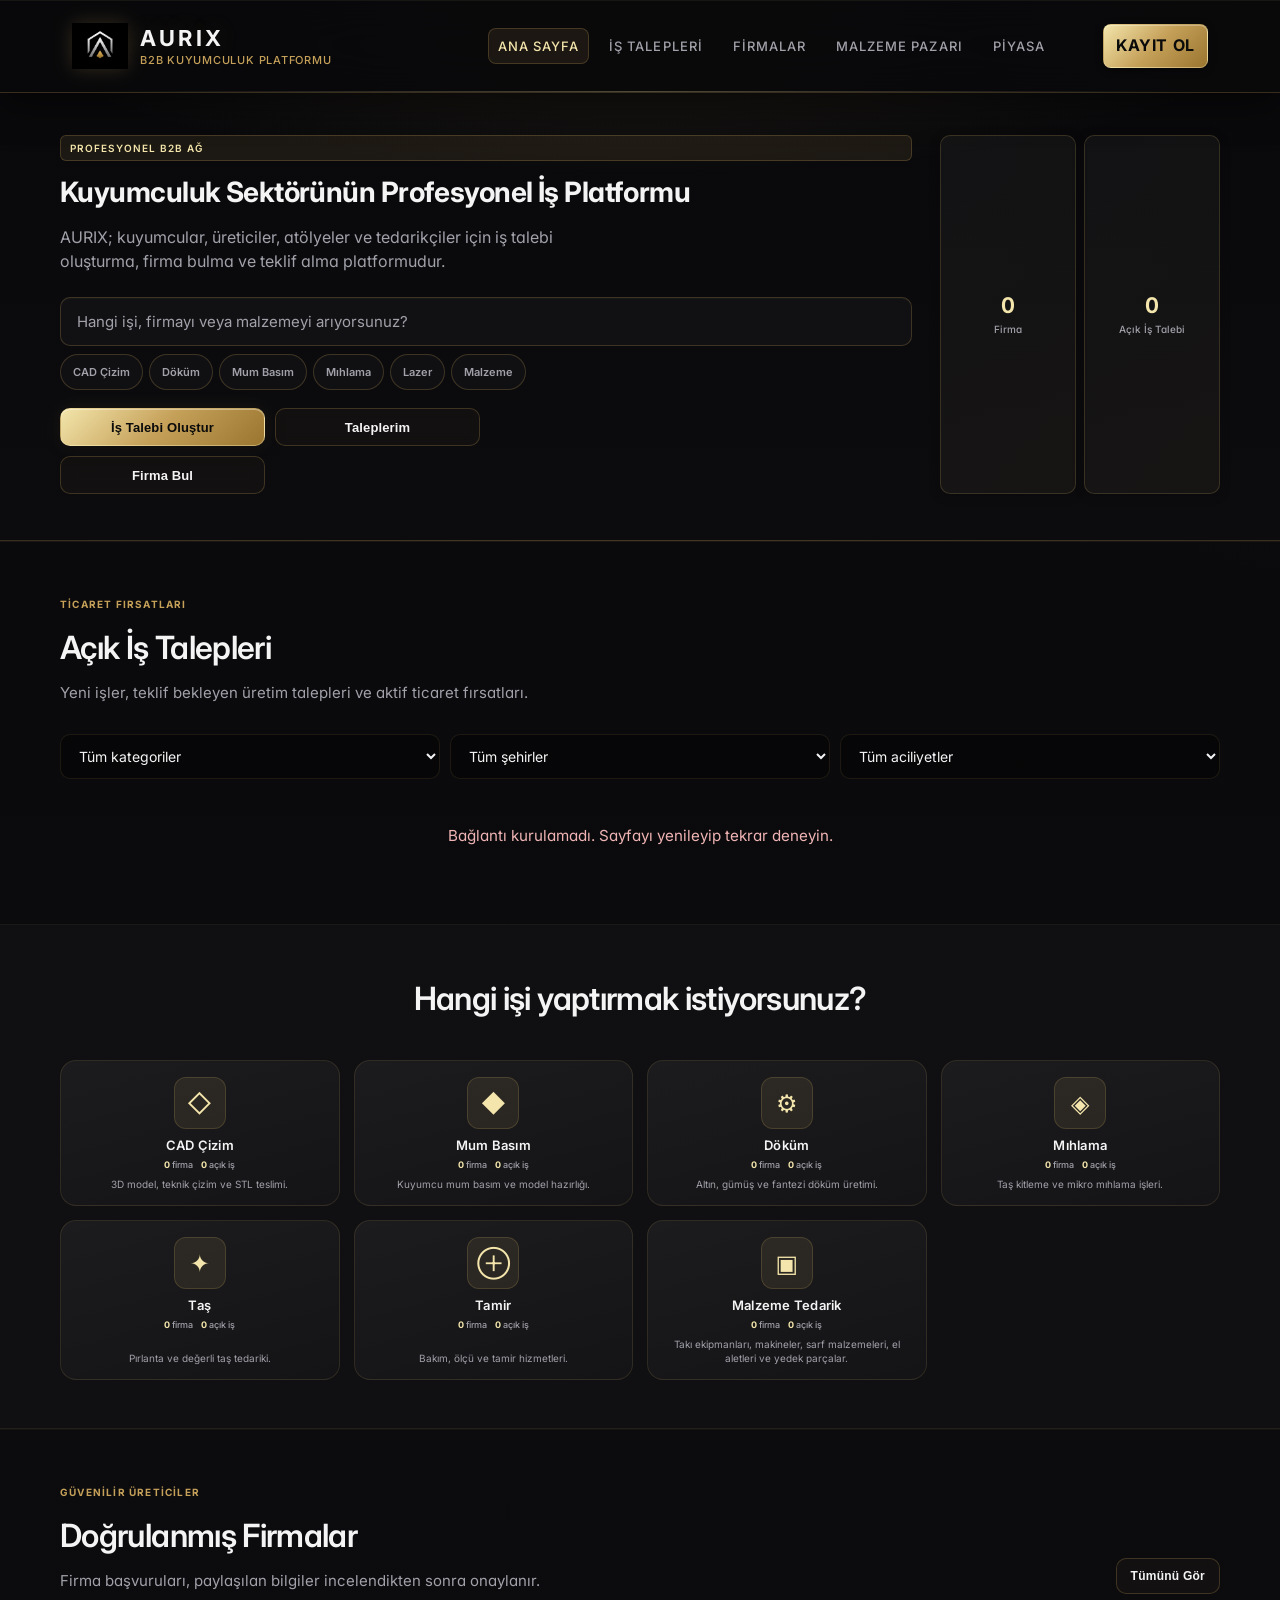
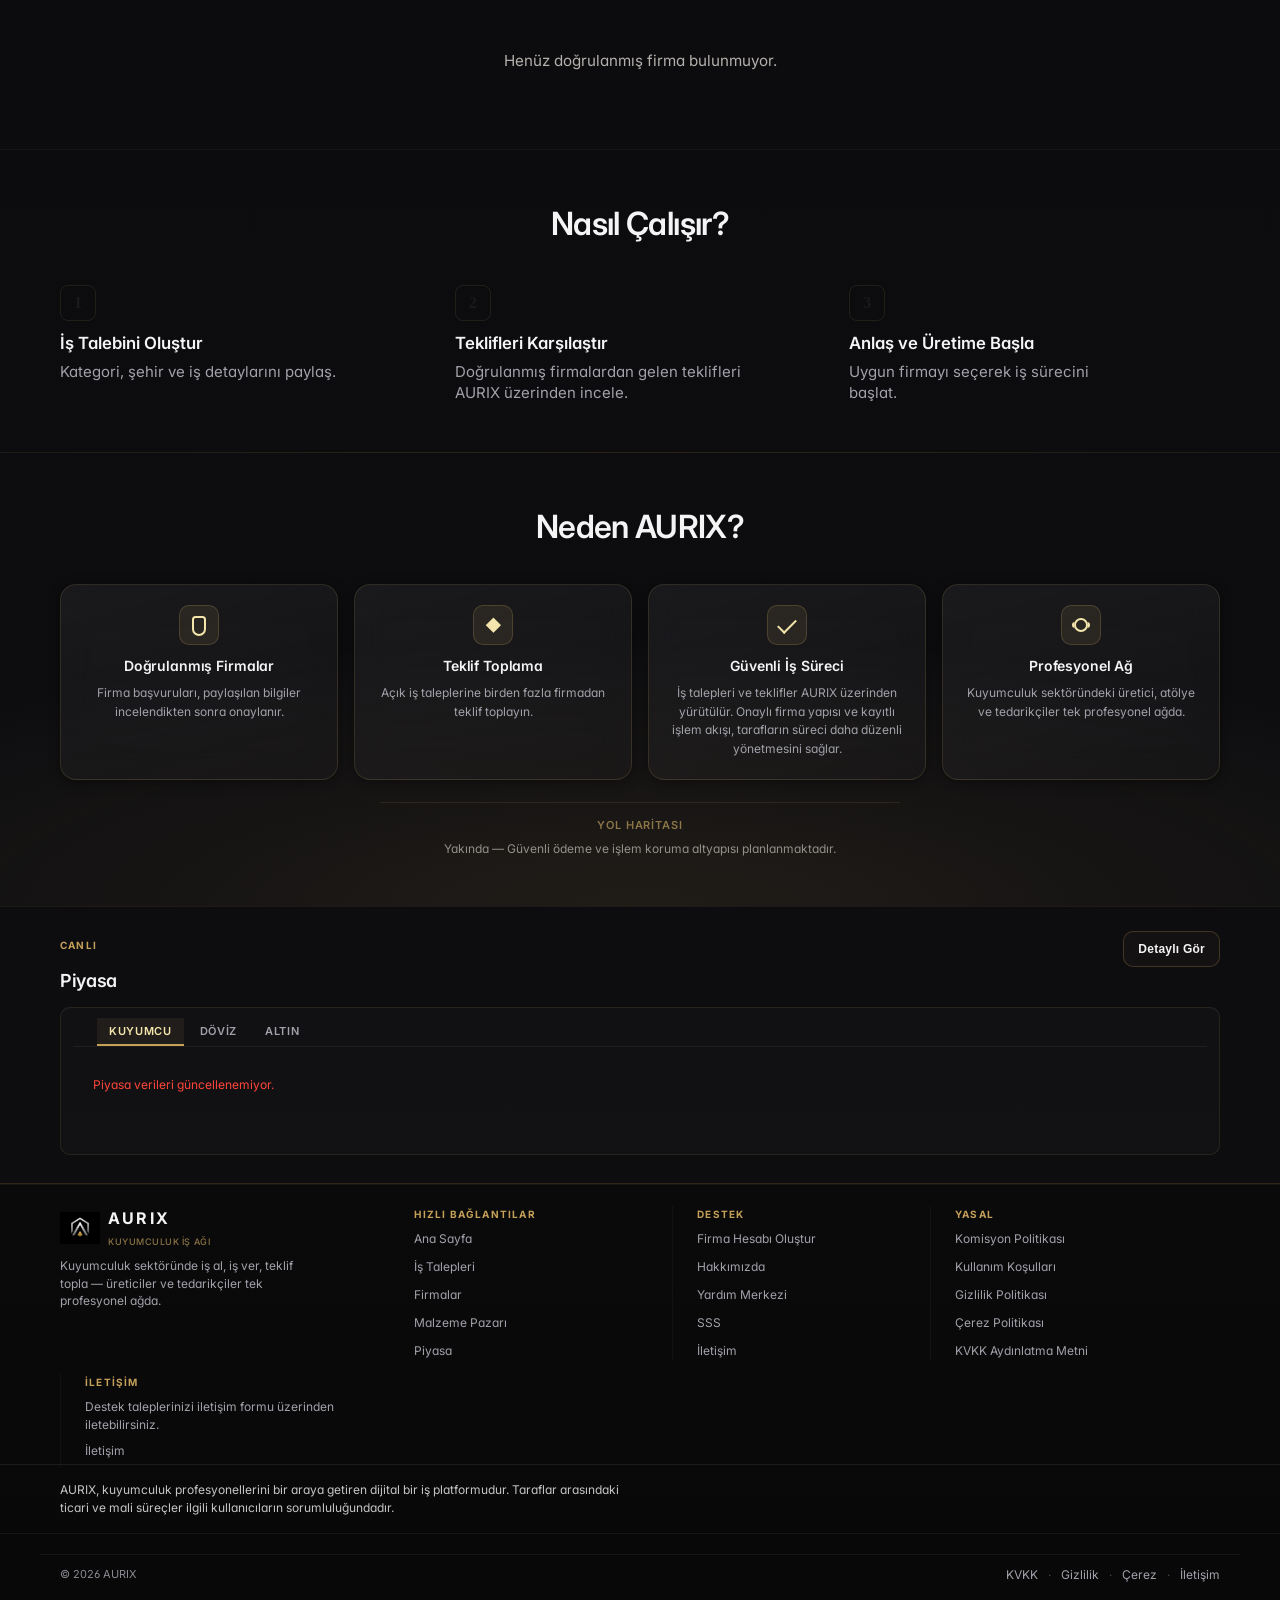
==== commit 52f946d2: "Luxury Gold & Dark Obsidian tasarim donusumu - Obsidyen zemin (#09090b) ve kart (#121215) paleti; as" ====
--- a/index.html
+++ b/index.html
@@ -8,7 +8,7 @@
     <meta name="keywords" content="Kuyumculuk B2B, Atölye İş Talepleri, Fason Üretim, Kuyumculuk Platformu, Döküm, Mıhlama, CAD Matrix Rhino, Taş Tedarik, Malzeme Pazarı, Kuyumculuk İş Ağı, AURIX">
     <meta name="author" content="AURIX B2B">
     <meta name="robots" content="index, follow, max-image-preview:large">
-    <meta name="theme-color" content="#0a0a0a">
+    <meta name="theme-color" content="#09090b">
     <meta name="application-name" content="AURIX B2B">
     <link rel="canonical" href="https://aurixb2b.com/">
 
@@ -73,7 +73,7 @@
     <link rel="preconnect" href="https://svsouqnhtlpcpdvqahmd.supabase.co" crossorigin>
     <link rel="dns-prefetch" href="https://cdn.jsdelivr.net">
     <link href="https://fonts.googleapis.com/css2?family=Inter:wght@400;500;600;700&display=swap" rel="stylesheet">
-    <link rel="stylesheet" href="css/styles.css?v=37">
+    <link rel="stylesheet" href="css/styles.css?v=38">
     <link rel="stylesheet" href="css/is-talebi.css?v=44">
     <link rel="stylesheet" href="css/admin.css?v=27">
 </head>
--- a/css/styles.css
+++ b/css/styles.css
@@ -1,37 +1,51 @@
 /* ================================================================
-   AURIX Beta v0.1 — Siyah · Altın · Premium
+   AURIX B2B — Luxury Gold & Dark Obsidian
    ================================================================ */
 
 :root {
-    --aurix-black: #0a0a0a;
-    --aurix-anthracite: #141416;
-    --aurix-surface: #1c1c1e;
-    --aurix-panel-solid: #222224;
-    --aurix-glass: rgba(28, 28, 30, 0.72);
-    --aurix-glass-light: rgba(44, 44, 46, 0.55);
-
-    --aurix-gold: #c9a962;
-    --aurix-gold-light: #e8d5a3;
-    --aurix-gold-dark: #a8893f;
+    /* —— Luxury Gold & Dark Obsidian —— */
+    --bg-main: #09090b;
+    --bg-card: #121215;
+    --primary-gold: linear-gradient(135deg, #f3e5ab 0%, #c5a059 50%, #99752f 100%);
+    --primary-gold-hover: linear-gradient(135deg, #f7edc4 0%, #d4b06a 50%, #a88338 100%);
+    --border-gold: rgba(197, 160, 89, 0.25);
+    --border-gold-strong: rgba(197, 160, 89, 0.42);
+    --text-primary: #f4f4f5;
+    --text-secondary: #a1a1aa;
+    --gold-glow: rgba(197, 160, 89, 0.22);
+    --gold-glow-soft: rgba(197, 160, 89, 0.1);
+
+    /* —— Geriye uyumlu AURIX token’ları —— */
+    --aurix-black: var(--bg-main);
+    --aurix-anthracite: #0e0e11;
+    --aurix-surface: var(--bg-card);
+    --aurix-panel-solid: #18181c;
+    --aurix-glass: rgba(18, 18, 21, 0.86);
+    --aurix-glass-light: rgba(28, 28, 32, 0.62);
+
+    --aurix-gold: #c5a059;
+    --aurix-gold-light: #f3e5ab;
+    --aurix-gold-dark: #99752f;
     --aurix-gold-muted: #8a7344;
     --aurix-accent: var(--aurix-gold);
     --aurix-accent-light: var(--aurix-gold-light);
     --aurix-accent-muted: var(--aurix-gold-muted);
-    --aurix-white: #f5f5f7;
-    --aurix-gold-glow: rgba(201, 169, 98, 0.18);
-    --aurix-gold-border: rgba(201, 169, 98, 0.28);
-
-    --aurix-text: var(--aurix-white);
-    --aurix-text-secondary: #aeaeb2;
-    --aurix-muted: #86868b;
-
-    --aurix-border: rgba(255, 255, 255, 0.08);
-    --aurix-border-strong: rgba(255, 255, 255, 0.14);
-    --aurix-glow: rgba(201, 169, 98, 0.08);
-    --aurix-shadow-sm: 0 2px 12px rgba(0, 0, 0, 0.28);
-    --aurix-shadow-md: 0 8px 32px rgba(0, 0, 0, 0.38);
-    --aurix-shadow-lg: 0 20px 56px rgba(0, 0, 0, 0.52);
-    --aurix-shadow-gold: 0 8px 32px rgba(201, 169, 98, 0.12);
+    --aurix-white: var(--text-primary);
+    --aurix-gold-glow: var(--gold-glow-soft);
+    --aurix-gold-border: var(--border-gold);
+
+    --aurix-text: var(--text-primary);
+    --aurix-text-secondary: var(--text-secondary);
+    --aurix-muted: var(--text-secondary);
+
+    --aurix-border: rgba(197, 160, 89, 0.12);
+    --aurix-border-strong: var(--border-gold);
+    --aurix-glow: var(--gold-glow-soft);
+    --aurix-shadow-sm: 0 2px 12px rgba(0, 0, 0, 0.4);
+    --aurix-shadow-md: 0 10px 36px rgba(0, 0, 0, 0.48);
+    --aurix-shadow-lg: 0 22px 60px rgba(0, 0, 0, 0.58);
+    --aurix-shadow-gold: 0 8px 28px rgba(197, 160, 89, 0.18);
+    --aurix-shadow-gold-hover: 0 12px 36px rgba(197, 160, 89, 0.28), 0 0 0 1px rgba(197, 160, 89, 0.18);
 
     --aurix-success: #34c759;
     --aurix-danger: #ff453a;
@@ -60,11 +74,11 @@
     font-feature-settings: 'cv02', 'cv03', 'cv04', 'cv11';
     -webkit-font-smoothing: antialiased;
     -moz-osx-font-smoothing: grayscale;
-    background: var(--aurix-black);
+    background: var(--bg-main);
     background-image:
-        radial-gradient(ellipse 80% 55% at 50% -10%, var(--aurix-gold-glow), transparent 55%),
-        radial-gradient(ellipse 60% 40% at 100% 0%, rgba(201, 169, 98, 0.06), transparent 50%),
-        linear-gradient(180deg, var(--aurix-black) 0%, var(--aurix-anthracite) 100%);
+        radial-gradient(ellipse 80% 50% at 50% -12%, var(--gold-glow-soft), transparent 58%),
+        radial-gradient(ellipse 50% 35% at 100% 0%, rgba(197, 160, 89, 0.07), transparent 52%),
+        linear-gradient(180deg, var(--bg-main) 0%, #0c0c0f 55%, var(--aurix-anthracite) 100%);
     color: var(--aurix-text);
     line-height: 1.6;
     min-height: 100vh;
@@ -77,17 +91,19 @@
 
 a { color: inherit; text-decoration: none; }
 
-/* ---- NAV ---- */
+/* ---- NAV — kuyumcu vitrini —— */
 .nav {
     position: sticky;
     top: 0;
     z-index: 100;
-    background: rgba(6, 6, 6, 0.94);
+    background: rgba(9, 9, 11, 0.94);
     backdrop-filter: blur(20px) saturate(160%);
     -webkit-backdrop-filter: blur(20px) saturate(160%);
-    border-bottom: 1px solid rgba(201, 169, 98, 0.1);
+    border-bottom: 1px solid var(--border-gold);
     min-height: var(--aurix-nav-h);
-    box-shadow: 0 1px 0 rgba(255, 255, 255, 0.04) inset, 0 8px 32px rgba(0, 0, 0, 0.42);
+    box-shadow:
+        0 1px 0 rgba(243, 229, 171, 0.06) inset,
+        0 10px 36px rgba(0, 0, 0, 0.5);
 }
 
 .nav::after {
@@ -97,8 +113,8 @@
     right: 0;
     bottom: 0;
     height: 1px;
-    background: linear-gradient(90deg, transparent 12%, rgba(201, 169, 98, 0.55) 50%, transparent 88%);
-    opacity: 0.35;
+    background: linear-gradient(90deg, transparent 8%, rgba(243, 229, 171, 0.55) 50%, transparent 92%);
+    opacity: 0.55;
     pointer-events: none;
 }
 
@@ -133,6 +149,7 @@
     display: block;
     object-fit: contain;
     object-position: center;
+    filter: drop-shadow(0 0 10px rgba(197, 160, 89, 0.22));
 }
 
 .nav__yazi {
@@ -148,8 +165,9 @@
     font-size: 22px;
     font-weight: 700;
     letter-spacing: 0.16em;
-    color: var(--aurix-white);
+    color: var(--text-primary);
     white-space: nowrap;
+    text-shadow: 0 0 24px rgba(197, 160, 89, 0.18);
 }
 
 .nav__tagline {
@@ -157,7 +175,7 @@
     font-weight: 500;
     letter-spacing: 0.07em;
     text-transform: uppercase;
-    color: var(--aurix-gold-muted);
+    color: var(--aurix-gold);
     white-space: nowrap;
 }
 
@@ -175,26 +193,26 @@
     font-weight: 500;
     letter-spacing: 0.08em;
     text-transform: uppercase;
-    color: var(--aurix-muted);
+    color: var(--text-secondary);
     border-radius: 8px;
     transition: color var(--aurix-transition), background var(--aurix-transition), box-shadow var(--aurix-transition);
     white-space: nowrap;
 }
 
 .nav__link:hover {
-    color: var(--aurix-white);
-    background: rgba(255, 255, 255, 0.04);
+    color: var(--text-primary);
+    background: rgba(197, 160, 89, 0.08);
 }
 
 .nav__link--aktif {
     color: var(--aurix-gold-light);
-    background: rgba(201, 169, 98, 0.08);
-    box-shadow: inset 0 0 0 1px rgba(201, 169, 98, 0.22);
+    background: rgba(197, 160, 89, 0.1);
+    box-shadow: inset 0 0 0 1px var(--border-gold);
 }
 
 .nav__link--cta {
-    border: 1px solid rgba(201, 169, 98, 0.28);
-    background: rgba(201, 169, 98, 0.08);
+    border: 1px solid var(--border-gold);
+    background: rgba(197, 160, 89, 0.1);
     color: var(--aurix-gold-light);
     margin-left: 4px;
 }
@@ -853,49 +871,52 @@
 
 .btn--primary,
 .btn--gold {
-    background: linear-gradient(165deg, #d8c48a 0%, #c9a962 48%, #a8893f 100%);
+    background: var(--primary-gold);
     color: #0a0a0a;
-    border: 1px solid rgba(232, 213, 163, 0.32);
+    border: 1px solid rgba(243, 229, 171, 0.38);
     box-shadow:
-        inset 0 1px 0 rgba(255, 255, 255, 0.28),
-        0 2px 8px rgba(0, 0, 0, 0.28);
+        inset 0 1px 0 rgba(255, 255, 255, 0.35),
+        0 2px 10px rgba(0, 0, 0, 0.35),
+        0 0 18px rgba(197, 160, 89, 0.12);
+    font-weight: 700;
+    letter-spacing: 0.02em;
 }
 
 .btn--primary:hover,
 .btn--gold:hover {
     transform: translateY(-1px);
-    background: linear-gradient(165deg, #e2cfa0 0%, #d0b16c 50%, #b8944a 100%);
-    border-color: rgba(232, 213, 163, 0.48);
+    background: var(--primary-gold-hover);
+    border-color: rgba(243, 229, 171, 0.55);
     box-shadow:
-        inset 0 1px 0 rgba(255, 255, 255, 0.34),
-        0 4px 14px rgba(201, 169, 98, 0.16);
+        inset 0 1px 0 rgba(255, 255, 255, 0.42),
+        0 6px 20px rgba(197, 160, 89, 0.28);
 }
 
 .btn--primary:active,
 .btn--gold:active {
     transform: translateY(0);
     box-shadow:
-        inset 0 1px 0 rgba(255, 255, 255, 0.18),
-        0 1px 4px rgba(0, 0, 0, 0.3);
+        inset 0 1px 0 rgba(255, 255, 255, 0.2),
+        0 1px 4px rgba(0, 0, 0, 0.35);
 }
 
 .btn--ghost {
-    background: rgba(255, 255, 255, 0.03);
-    color: var(--aurix-text);
-    border: 1px solid var(--aurix-gold-border);
+    background: rgba(197, 160, 89, 0.04);
+    color: var(--text-primary);
+    border: 1px solid var(--border-gold);
     backdrop-filter: blur(6px);
     -webkit-backdrop-filter: blur(6px);
 }
 
 .btn--ghost:hover {
-    border-color: rgba(201, 169, 98, 0.45);
+    border-color: var(--border-gold-strong);
     color: var(--aurix-gold-light);
-    background: rgba(201, 169, 98, 0.08);
+    background: rgba(197, 160, 89, 0.12);
 }
 
 .btn--ghost:active {
     transform: translateY(0);
-    background: rgba(201, 169, 98, 0.14);
+    background: rgba(197, 160, 89, 0.16);
 }
 
 .btn:focus-visible {
@@ -1083,10 +1104,10 @@
 }
 
 .firma-kart {
-    background: linear-gradient(180deg, rgba(255, 255, 255, 0.05) 0%, rgba(255, 255, 255, 0.02) 100%);
+    background: linear-gradient(180deg, rgba(255, 255, 255, 0.03) 0%, var(--bg-card) 100%);
     backdrop-filter: blur(20px) saturate(160%);
     -webkit-backdrop-filter: blur(20px) saturate(160%);
-    border: 1px solid rgba(201, 169, 98, 0.12);
+    border: 1px solid var(--border-gold);
     border-radius: var(--aurix-radius-lg);
     overflow: hidden;
     display: flex;
@@ -1095,7 +1116,7 @@
     min-height: 380px;
     transition: transform 0.45s var(--aurix-ease), box-shadow 0.45s var(--aurix-ease), border-color 0.45s var(--aurix-ease);
     position: relative;
-    box-shadow: 0 6px 28px rgba(0, 0, 0, 0.32);
+    box-shadow: var(--aurix-shadow-sm);
 }
 
 .firma-kart::before {
@@ -1104,23 +1125,23 @@
     top: 0;
     left: 0;
     right: 0;
-    height: 3px;
-    background: linear-gradient(90deg, var(--aurix-gold-dark), var(--aurix-gold-light), var(--aurix-gold-dark));
-    opacity: 0;
+    height: 2px;
+    background: var(--primary-gold);
+    opacity: 0.55;
     transition: opacity var(--aurix-transition);
     z-index: 1;
 }
 
 .firma-kart:hover {
-    transform: translateY(-6px);
-    box-shadow: var(--aurix-shadow-gold), var(--aurix-shadow-lg);
-    border-color: var(--aurix-gold-border);
+    transform: translateY(-5px);
+    box-shadow: var(--aurix-shadow-gold-hover);
+    border-color: var(--border-gold-strong);
 }
 
 .firma-kart:hover::before { opacity: 1; }
 
 .firma-kart--premium {
-    border-color: rgba(201, 169, 98, 0.32);
+    border-color: var(--border-gold-strong);
     box-shadow: var(--aurix-shadow-gold), var(--aurix-shadow-sm);
 }
 
@@ -5021,14 +5042,15 @@
 
 .btn--outline-gold {
     background: transparent;
-    border: 1px solid rgba(201, 169, 98, 0.45);
+    border: 1px solid var(--border-gold-strong);
     color: var(--aurix-gold-light);
 }
 
 .btn--outline-gold:hover {
-    background: rgba(201, 169, 98, 0.1);
-    border-color: rgba(201, 169, 98, 0.65);
-    color: var(--aurix-white);
+    background: rgba(197, 160, 89, 0.12);
+    border-color: rgba(243, 229, 171, 0.55);
+    color: var(--text-primary);
+    box-shadow: 0 0 18px rgba(197, 160, 89, 0.16);
 }
 
 /* —— Hero ticaret (mobile-first) —— */
@@ -5039,9 +5061,9 @@
     align-items: flex-start;
     overflow-x: clip;
     background:
-        radial-gradient(ellipse 90% 60% at 50% -15%, rgba(201, 169, 98, 0.1) 0%, transparent 55%),
-        linear-gradient(180deg, #090909 0%, #0e0e10 100%);
-    border-bottom: 1px solid rgba(201, 169, 98, 0.12);
+        radial-gradient(ellipse 90% 60% at 50% -15%, rgba(197, 160, 89, 0.12) 0%, transparent 55%),
+        linear-gradient(180deg, #09090b 0%, #0c0c0f 100%);
+    border-bottom: 1px solid var(--border-gold);
 }
 
 .hero--ticaret__wrap {
@@ -5313,16 +5335,17 @@
     flex-direction: column;
     gap: 10px;
     padding: 20px 18px;
-    background: linear-gradient(165deg, rgba(255, 255, 255, 0.06) 0%, rgba(255, 255, 255, 0.02) 100%);
-    border: 1px solid rgba(201, 169, 98, 0.18);
+    background: linear-gradient(165deg, rgba(255, 255, 255, 0.035) 0%, var(--bg-card) 100%);
+    border: 1px solid var(--border-gold);
     border-radius: var(--aurix-radius-lg);
     box-shadow: var(--aurix-shadow-sm);
-    transition: transform 0.35s var(--aurix-ease), border-color 0.35s var(--aurix-ease);
+    transition: transform 0.35s var(--aurix-ease), border-color 0.35s var(--aurix-ease), box-shadow 0.35s var(--aurix-ease);
 }
 
 .is-talep-kart:hover {
     transform: translateY(-3px);
-    border-color: rgba(201, 169, 98, 0.35);
+    border-color: var(--border-gold-strong);
+    box-shadow: var(--aurix-shadow-gold-hover);
 }
 
 .is-talep-kart__baslik {
@@ -6144,21 +6167,24 @@
     padding: 14px 16px;
     font-size: 15px;
     font-family: inherit;
-    color: var(--aurix-white);
-    background: rgba(255, 255, 255, 0.04);
-    border: 1px solid rgba(201, 169, 98, 0.22);
+    color: var(--text-primary);
+    background: rgba(18, 18, 21, 0.9);
+    border: 1px solid var(--border-gold);
     border-radius: var(--aurix-radius);
     outline: none;
     min-height: 48px;
+    box-shadow: inset 0 1px 0 rgba(243, 229, 171, 0.04);
 }
 
 .hero--ticaret__arama-input::placeholder {
-    color: var(--aurix-muted);
+    color: var(--text-secondary);
 }
 
 .hero--ticaret__arama-input:focus {
-    border-color: rgba(201, 169, 98, 0.45);
-    box-shadow: 0 0 0 2px rgba(201, 169, 98, 0.12);
+    border-color: var(--border-gold-strong);
+    box-shadow:
+        0 0 0 2px rgba(197, 160, 89, 0.16),
+        0 0 20px rgba(197, 160, 89, 0.12);
 }
 
 .hero--ticaret__hizli-chips {
@@ -6174,18 +6200,19 @@
     font-size: 11px;
     font-weight: 600;
     font-family: inherit;
-    color: var(--aurix-muted);
-    background: rgba(255, 255, 255, 0.03);
-    border: 1px solid rgba(201, 169, 98, 0.16);
+    color: var(--text-secondary);
+    background: rgba(18, 18, 21, 0.85);
+    border: 1px solid var(--border-gold);
     border-radius: 20px;
     cursor: pointer;
-    transition: border-color var(--aurix-transition), color var(--aurix-transition), background var(--aurix-transition);
+    transition: border-color var(--aurix-transition), color var(--aurix-transition), background var(--aurix-transition), box-shadow var(--aurix-transition);
 }
 
 .hero-hizli-chip:hover {
     color: var(--aurix-gold-light);
-    border-color: rgba(201, 169, 98, 0.35);
-    background: rgba(201, 169, 98, 0.08);
+    border-color: var(--border-gold-strong);
+    background: rgba(197, 160, 89, 0.12);
+    box-shadow: 0 0 16px rgba(197, 160, 89, 0.14);
 }
 
 .hero-hizli-chip:active {
@@ -12328,3 +12355,91 @@
     }
 }
 
+/* ================================================================
+   LUXURY GOLD & DARK OBSIDIAN — kart / buton / nav peşinleştirme
+   ================================================================ */
+
+.is-talep-kart--pro {
+    background: linear-gradient(165deg, rgba(255, 255, 255, 0.03) 0%, var(--bg-card) 100%);
+    border: 1px solid var(--border-gold);
+}
+
+.is-talep-kart--pro:hover {
+    border-color: var(--border-gold-strong);
+    box-shadow: var(--aurix-shadow-gold-hover);
+}
+
+.btn--success {
+    background: var(--primary-gold);
+    color: #0a0a0a;
+    border: 1px solid rgba(243, 229, 171, 0.3);
+}
+
+.nav__cta-sm,
+.nav__link--cta.nav__cta-sm {
+    background: var(--primary-gold);
+    color: #0a0a0a !important;
+    border: 1px solid rgba(243, 229, 171, 0.35);
+    font-weight: 700;
+    box-shadow: inset 0 1px 0 rgba(255, 255, 255, 0.28), 0 2px 8px rgba(0, 0, 0, 0.3);
+}
+
+.nav__cta-sm:hover,
+.nav__link--cta.nav__cta-sm:hover {
+    background: var(--primary-gold-hover);
+    color: #0a0a0a !important;
+    box-shadow: 0 4px 16px rgba(197, 160, 89, 0.28);
+}
+
+.hero--ticaret__rozet {
+    color: var(--aurix-gold-light);
+    background: rgba(197, 160, 89, 0.1);
+    border: 1px solid var(--border-gold);
+}
+
+.filtre-panel,
+.vitrin-filtre {
+    border-color: var(--border-gold);
+    background: var(--bg-card);
+}
+
+/* Masaüstü: kartlara altın parıltı hover */
+@media (min-width: 768px) and (hover: hover) {
+    .firma-kart:hover,
+    .firma-kart--kompakt:hover,
+    .firma-kart--vitrin:hover,
+    .firma-kart--pro:hover,
+    .is-talep-kart:hover,
+    .is-talep-kart--pro:hover {
+        box-shadow: var(--aurix-shadow-gold-hover);
+        border-color: var(--border-gold-strong);
+    }
+}
+
+/* Mobil performans bloğundaki solid zeminleri obsidyen kart tonuna hizala */
+@media (max-width: 767px) {
+    .nav {
+        background: rgba(9, 9, 11, 0.98) !important;
+        border-bottom-color: var(--border-gold);
+    }
+
+    .filtre-panel,
+    .firma-kart,
+    .firma-kart--kompakt,
+    .firma-kart--ana,
+    .firma-kart--vitrin,
+    .firma-kart--pro,
+    .is-talep-kart,
+    .is-talep-kart--pro {
+        background: var(--bg-card) !important;
+        border-color: var(--border-gold);
+    }
+
+    .btn--primary,
+    .btn--gold,
+    .nav__cta-sm {
+        background: var(--primary-gold) !important;
+    }
+}
+
+
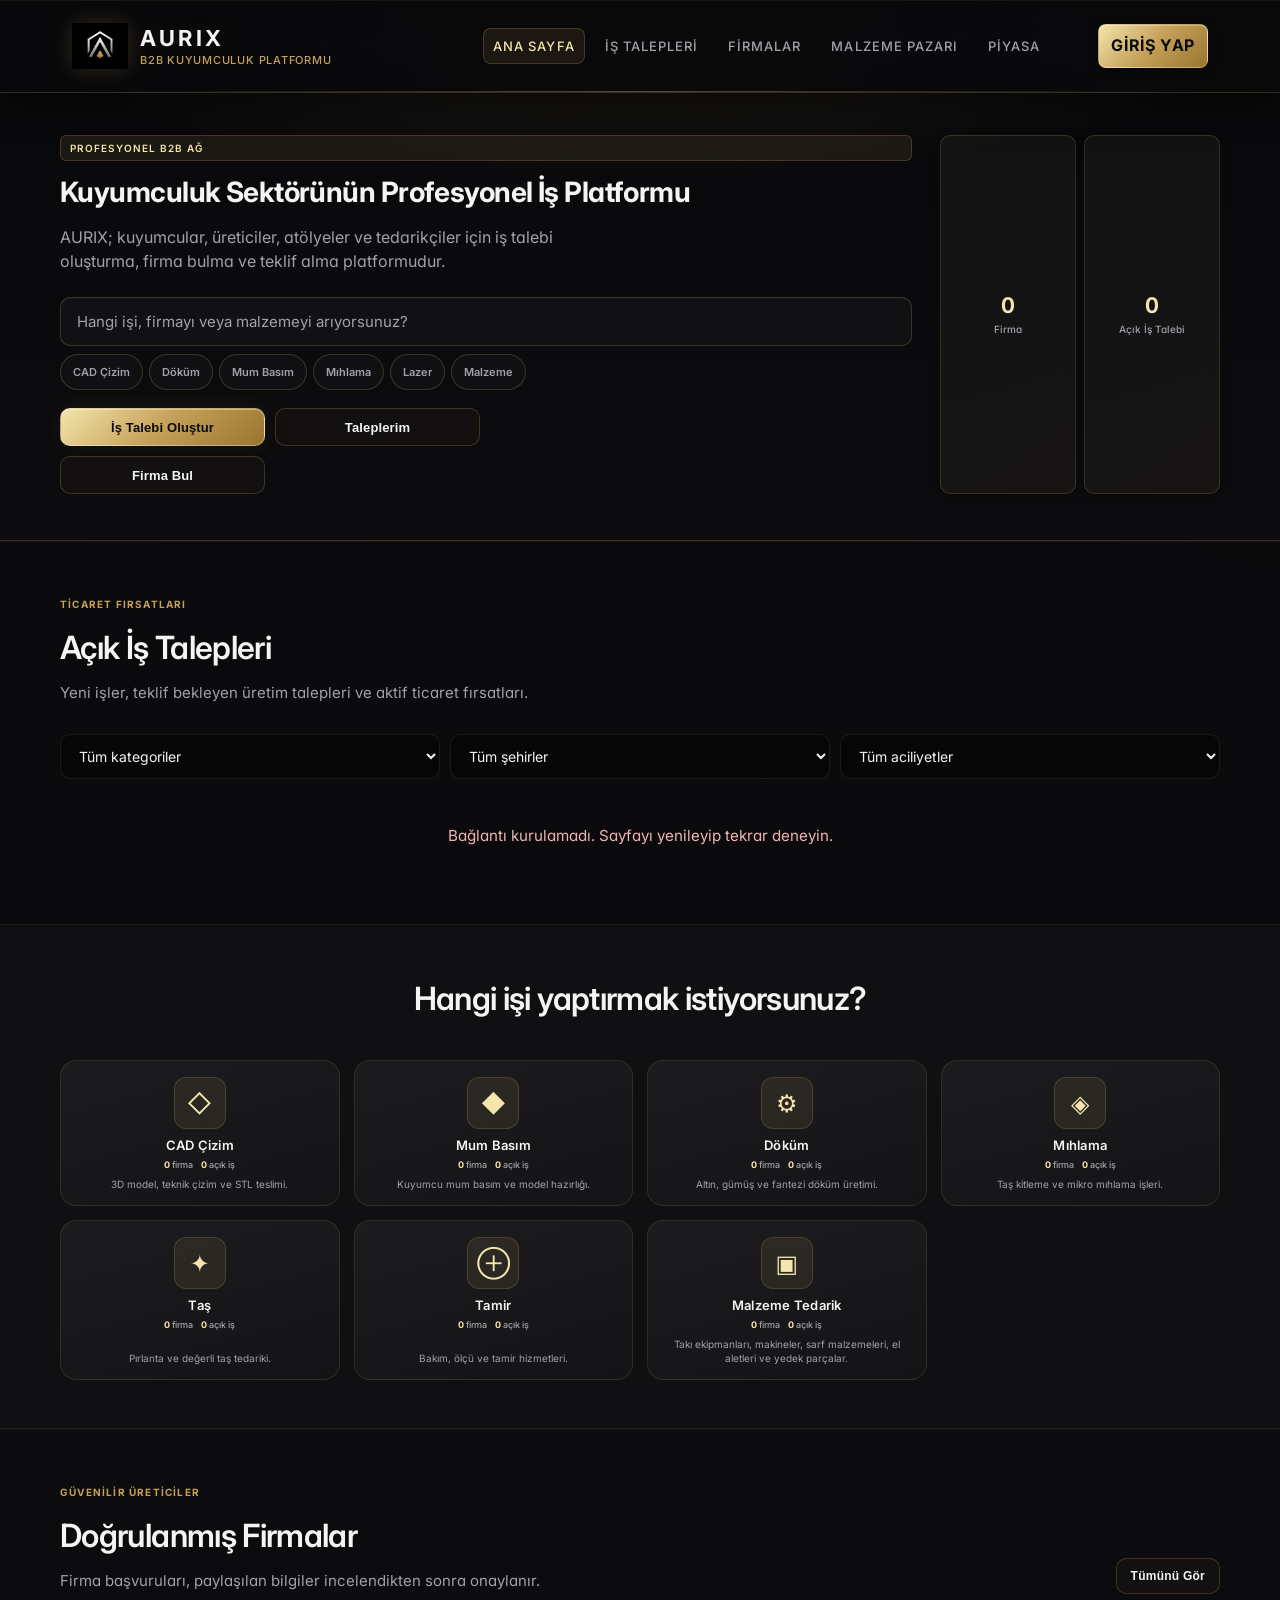
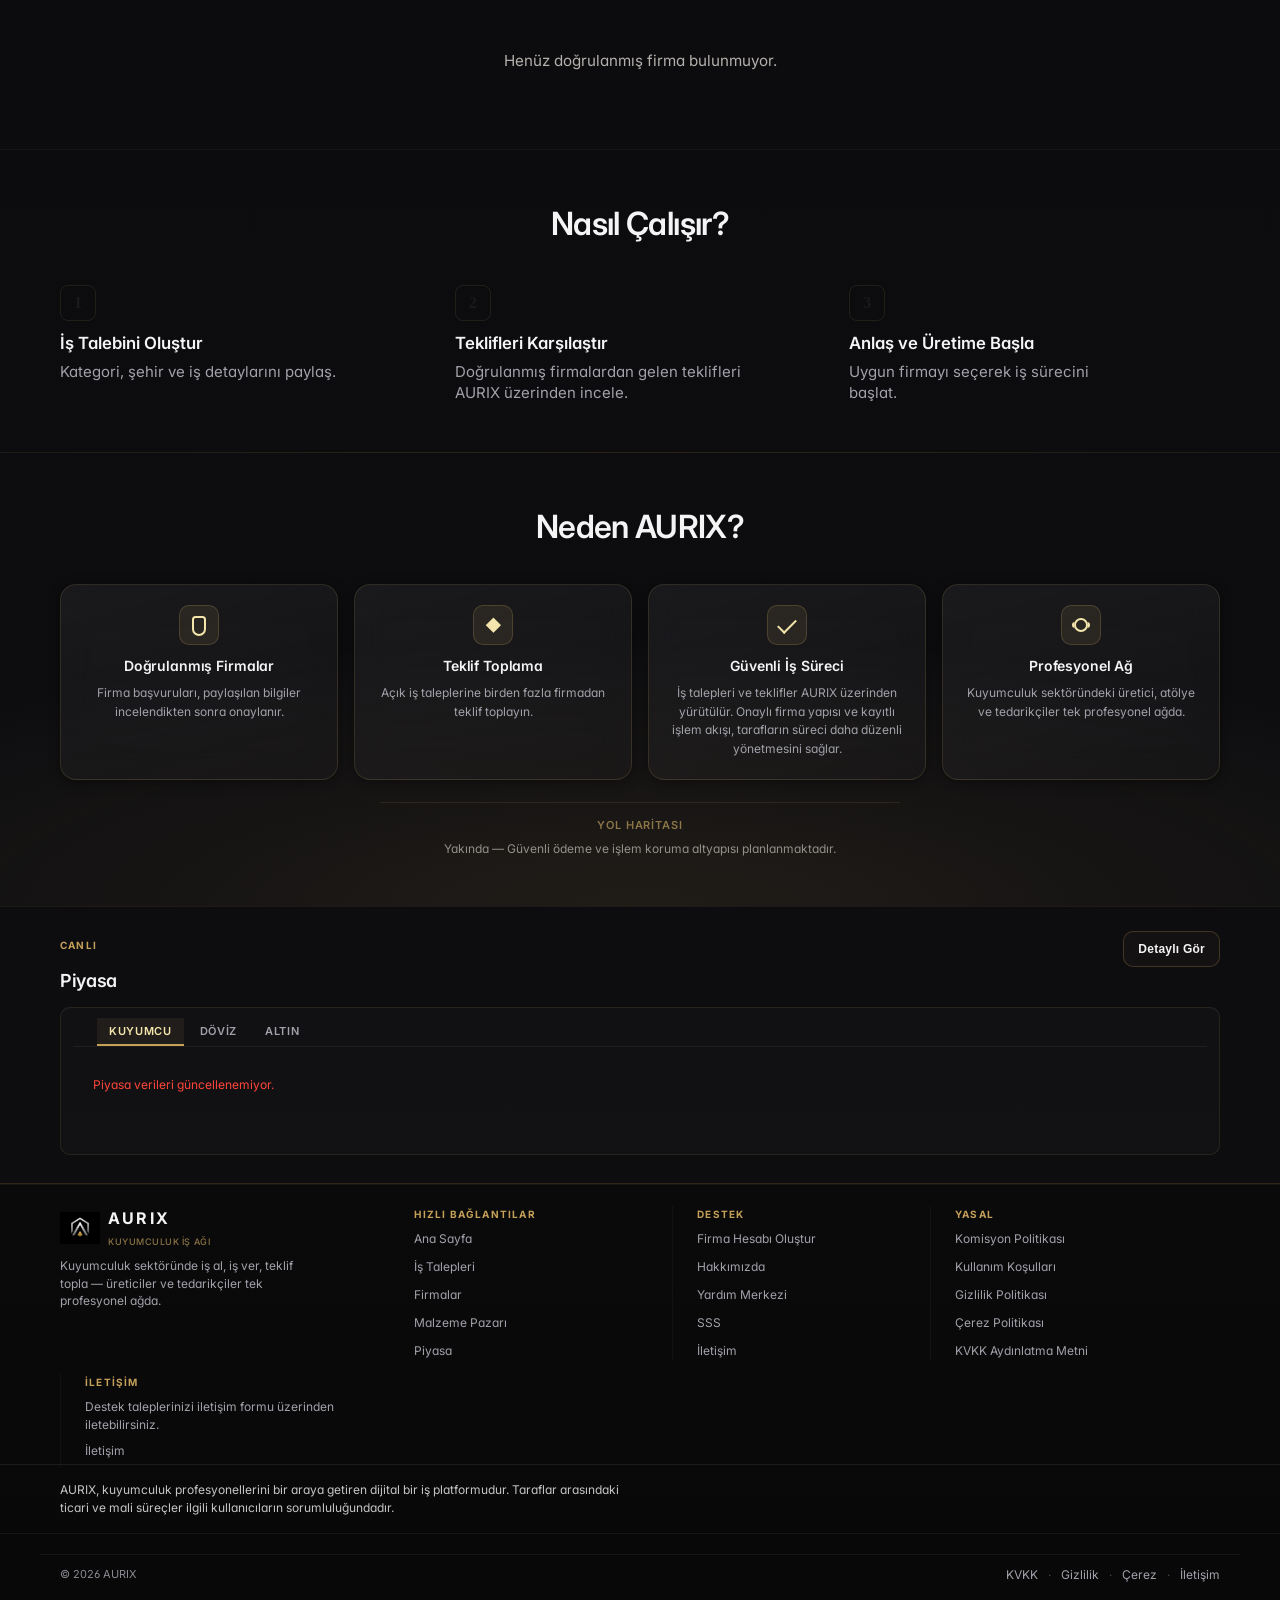
==== commit 0d0936b6: "Giris modal akisi: GIRIS YAP butonu, varsayilan sekme ve e-posta domain chips - Header CTA "GIRIS YA" ====
--- a/index.html
+++ b/index.html
@@ -73,7 +73,7 @@
     <link rel="preconnect" href="https://svsouqnhtlpcpdvqahmd.supabase.co" crossorigin>
     <link rel="dns-prefetch" href="https://cdn.jsdelivr.net">
     <link href="https://fonts.googleapis.com/css2?family=Inter:wght@400;500;600;700&display=swap" rel="stylesheet">
-    <link rel="stylesheet" href="css/styles.css?v=38">
+    <link rel="stylesheet" href="css/styles.css?v=39">
     <link rel="stylesheet" href="css/is-talebi.css?v=44">
     <link rel="stylesheet" href="css/admin.css?v=27">
 </head>
@@ -97,7 +97,7 @@
                 <a href="#" class="nav__link" data-nav="piyasa">Piyasa</a>
             </nav>
             <div class="nav__auth" id="navAuthAlani" aria-live="polite">
-                <button type="button" class="nav__link nav__link--cta nav__cta-sm" id="navKayitOl" data-nav="kayit">Kayıt Ol</button>
+                <button type="button" class="nav__link nav__link--cta nav__cta-sm" id="navKayitOl" data-nav="giris">GİRİŞ YAP</button>
             </div>
             <button type="button" class="nav__toggle" id="menuToggle" aria-label="Menüyü aç" aria-expanded="false" aria-controls="navMenu">
                 <span class="nav__toggle-bar" aria-hidden="true"></span>
@@ -1050,7 +1050,12 @@
                 <form id="girisForm" novalidate>
                     <div class="form-grup">
                         <label class="form-label" for="girisEmail">E-posta</label>
-                        <input class="form-input" type="email" id="girisEmail" placeholder="ornek@firma.com" autocomplete="email" required>
+                        <input class="form-input" type="email" id="girisEmail" placeholder="ornek@gmail.com veya şirket e-postanız" autocomplete="email" required>
+                        <div class="email-domain-chips" role="group" aria-label="Hızlı e-posta uzantısı">
+                            <button type="button" class="email-domain-chip" data-email-domain="@gmail.com" data-email-target="girisEmail">@gmail.com</button>
+                            <button type="button" class="email-domain-chip" data-email-domain="@hotmail.com" data-email-target="girisEmail">@hotmail.com</button>
+                            <button type="button" class="email-domain-chip" data-email-domain="@outlook.com" data-email-target="girisEmail">@outlook.com</button>
+                        </div>
                     </div>
                     <div class="form-grup">
                         <label class="form-label" for="girisSifre">Şifre</label>
@@ -1060,12 +1065,19 @@
                     <p class="form-yardim uyelik-alt-link">
                         <button type="button" class="link-btn" id="sifreUnuttumBtn">Şifremi unuttum</button>
                     </p>
+                    <div class="uyelik-yonlendirme">
+                        <span class="uyelik-yonlendirme__ayrac" aria-hidden="true"></span>
+                        <p class="uyelik-yonlendirme__metin">
+                            Henüz AURIX B2B hesabınız yok mu?
+                            <button type="button" class="link-btn uyelik-yonlendirme__cta" data-uyelik-sekme="kayit" id="girisYeniHesapBtn">Yeni Hesap Oluştur</button>
+                        </p>
+                    </div>
                 </form>
                 <form id="sifreSifirlaForm" hidden novalidate>
                     <p class="giris-modal__metin">Şifre sıfırlama bağlantısı e-posta adresinize gönderilir.</p>
                     <div class="form-grup">
                         <label class="form-label" for="sifreSifirlaEmail">E-posta</label>
-                        <input class="form-input" type="email" id="sifreSifirlaEmail" placeholder="ornek@firma.com" autocomplete="email" required>
+                        <input class="form-input" type="email" id="sifreSifirlaEmail" placeholder="ornek@gmail.com veya şirket e-postanız" autocomplete="email" required>
                     </div>
                     <button type="submit" class="btn btn--primary" id="sifreSifirlaBtn" style="width:100%" data-auth-loading="Bağlantı Gönderiliyor...">Bağlantı Gönder</button>
                     <p class="form-yardim uyelik-alt-link">
@@ -1121,7 +1133,12 @@
                     </div>
                     <div class="form-grup">
                         <label class="form-label" for="kayitEmail">E-posta</label>
-                        <input class="form-input" type="email" id="kayitEmail" required maxlength="120" placeholder="ornek@firma.com" autocomplete="email">
+                        <input class="form-input" type="email" id="kayitEmail" required maxlength="120" placeholder="ornek@gmail.com veya şirket e-postanız" autocomplete="email">
+                        <div class="email-domain-chips" role="group" aria-label="Hızlı e-posta uzantısı">
+                            <button type="button" class="email-domain-chip" data-email-domain="@gmail.com" data-email-target="kayitEmail">@gmail.com</button>
+                            <button type="button" class="email-domain-chip" data-email-domain="@hotmail.com" data-email-target="kayitEmail">@hotmail.com</button>
+                            <button type="button" class="email-domain-chip" data-email-domain="@outlook.com" data-email-target="kayitEmail">@outlook.com</button>
+                        </div>
                     </div>
                     <div class="form-grup">
                         <label class="form-label" for="kayitSifre">Şifre</label>
@@ -1389,6 +1406,6 @@
     <script src="js/market-service.js?v=21" defer></script>
     <script src="js/admin-service.js?v=42" defer></script>
     <script src="js/admin.js?v=42" defer></script>
-    <script src="js/app.js?v=43" defer></script>
+    <script src="js/app.js?v=44" defer></script>
 </body>
 </html>
--- a/css/styles.css
+++ b/css/styles.css
@@ -10330,6 +10330,69 @@
 
 .uyelik-panel[hidden] {
     display: none !important;
+}
+
+/* —— E-posta domain chips —— */
+.email-domain-chips {
+    display: flex;
+    flex-wrap: wrap;
+    gap: 6px;
+    margin-top: 8px;
+}
+
+.email-domain-chip {
+    appearance: none;
+    border: 1px solid var(--border-gold, rgba(197, 160, 89, 0.25));
+    background: rgba(197, 160, 89, 0.06);
+    color: var(--aurix-gold-light, #f3e5ab);
+    font: inherit;
+    font-size: 11px;
+    font-weight: 600;
+    letter-spacing: 0.01em;
+    padding: 6px 10px;
+    border-radius: 999px;
+    cursor: pointer;
+    transition: background 0.18s ease, border-color 0.18s ease, color 0.18s ease, box-shadow 0.18s ease;
+}
+
+.email-domain-chip:hover {
+    background: rgba(197, 160, 89, 0.14);
+    border-color: var(--border-gold-strong, rgba(197, 160, 89, 0.42));
+    box-shadow: 0 0 12px rgba(197, 160, 89, 0.14);
+}
+
+.email-domain-chip:active {
+    transform: translateY(0);
+    background: rgba(197, 160, 89, 0.18);
+}
+
+/* —— Giriş → Kayıt yönlendirme —— */
+.uyelik-yonlendirme {
+    margin-top: 14px;
+}
+
+.uyelik-yonlendirme__ayrac {
+    display: block;
+    height: 1px;
+    margin: 0 0 12px;
+    background: linear-gradient(90deg, transparent, rgba(197, 160, 89, 0.35), transparent);
+}
+
+.uyelik-yonlendirme__metin {
+    margin: 0;
+    text-align: center;
+    font-size: 12px;
+    line-height: 1.5;
+    color: var(--text-secondary, #a1a1aa);
+}
+
+.uyelik-yonlendirme__cta {
+    display: inline;
+    margin-left: 4px;
+    font-weight: 700;
+    color: var(--aurix-gold-light, #f3e5ab);
+    text-decoration: underline;
+    text-underline-offset: 2px;
 }
 
 /* —— Şifre kuralları (canlı yeşil/kırmızı) —— */
